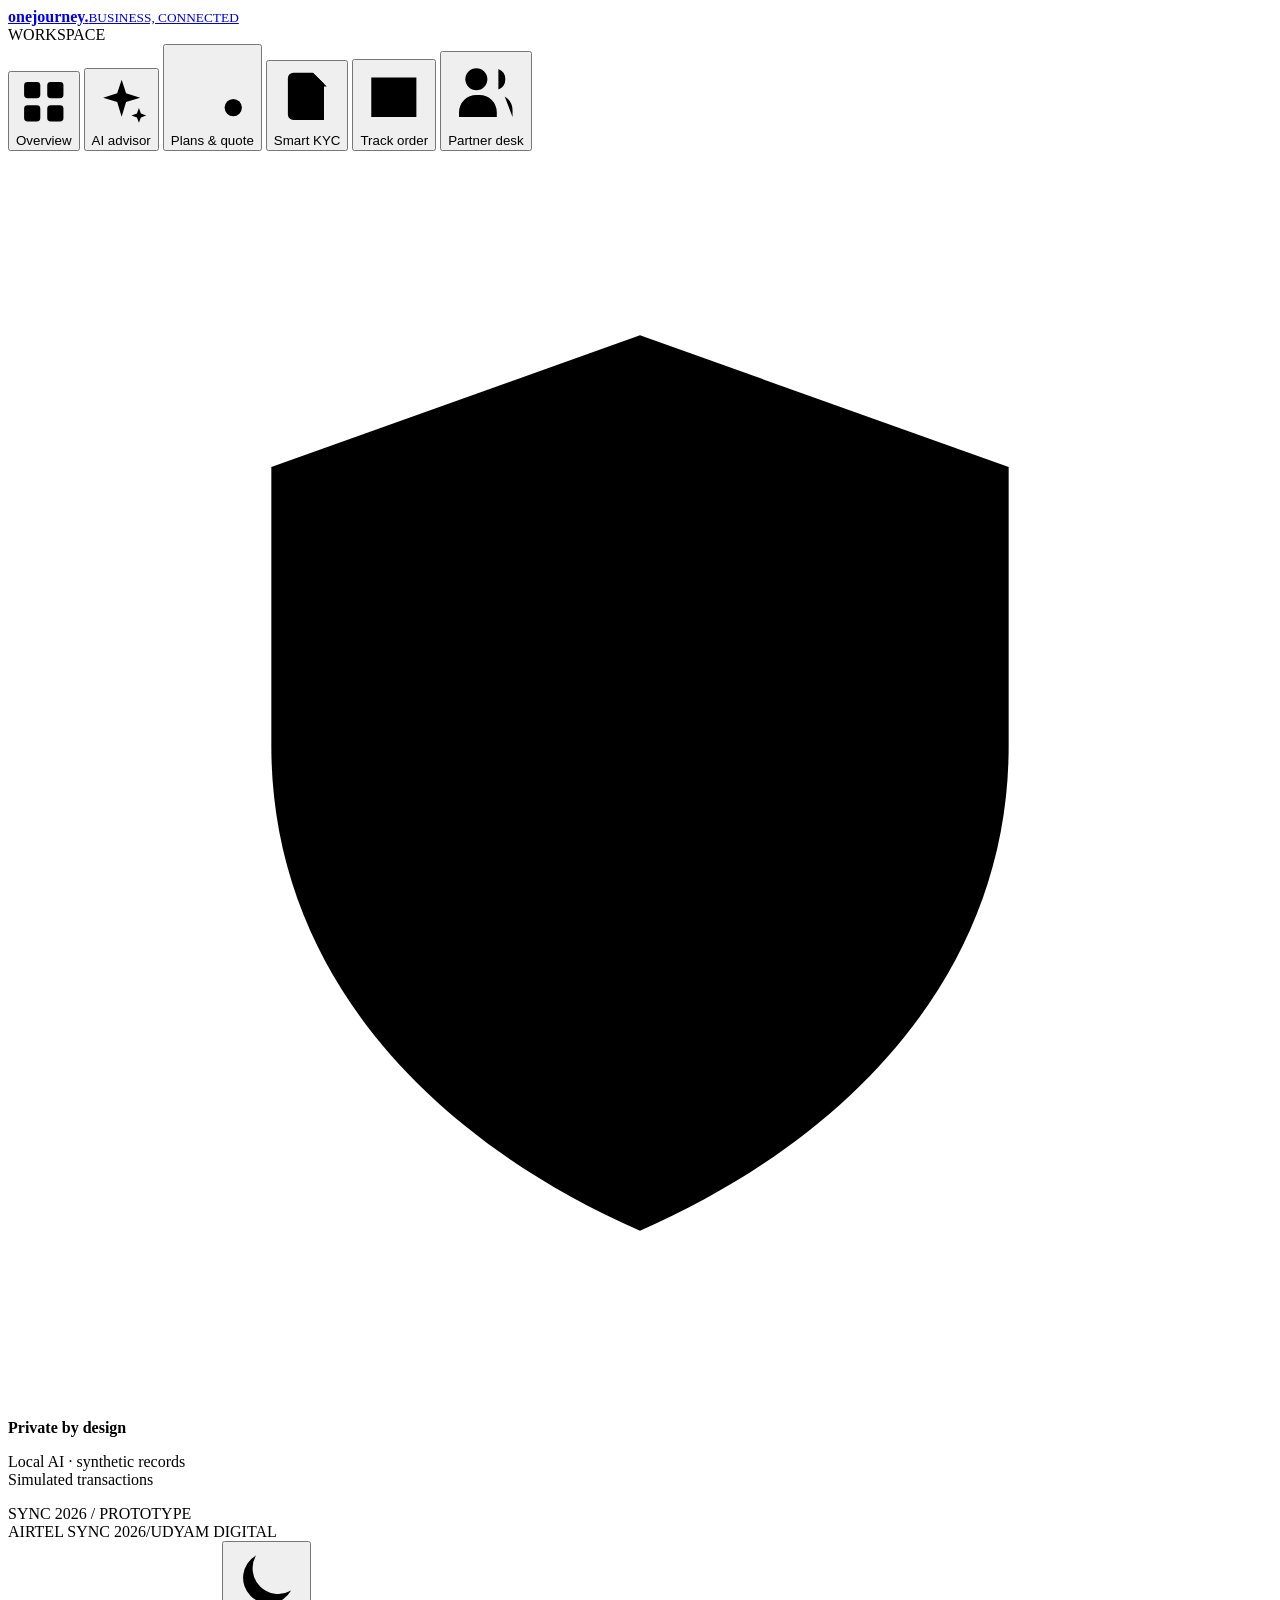
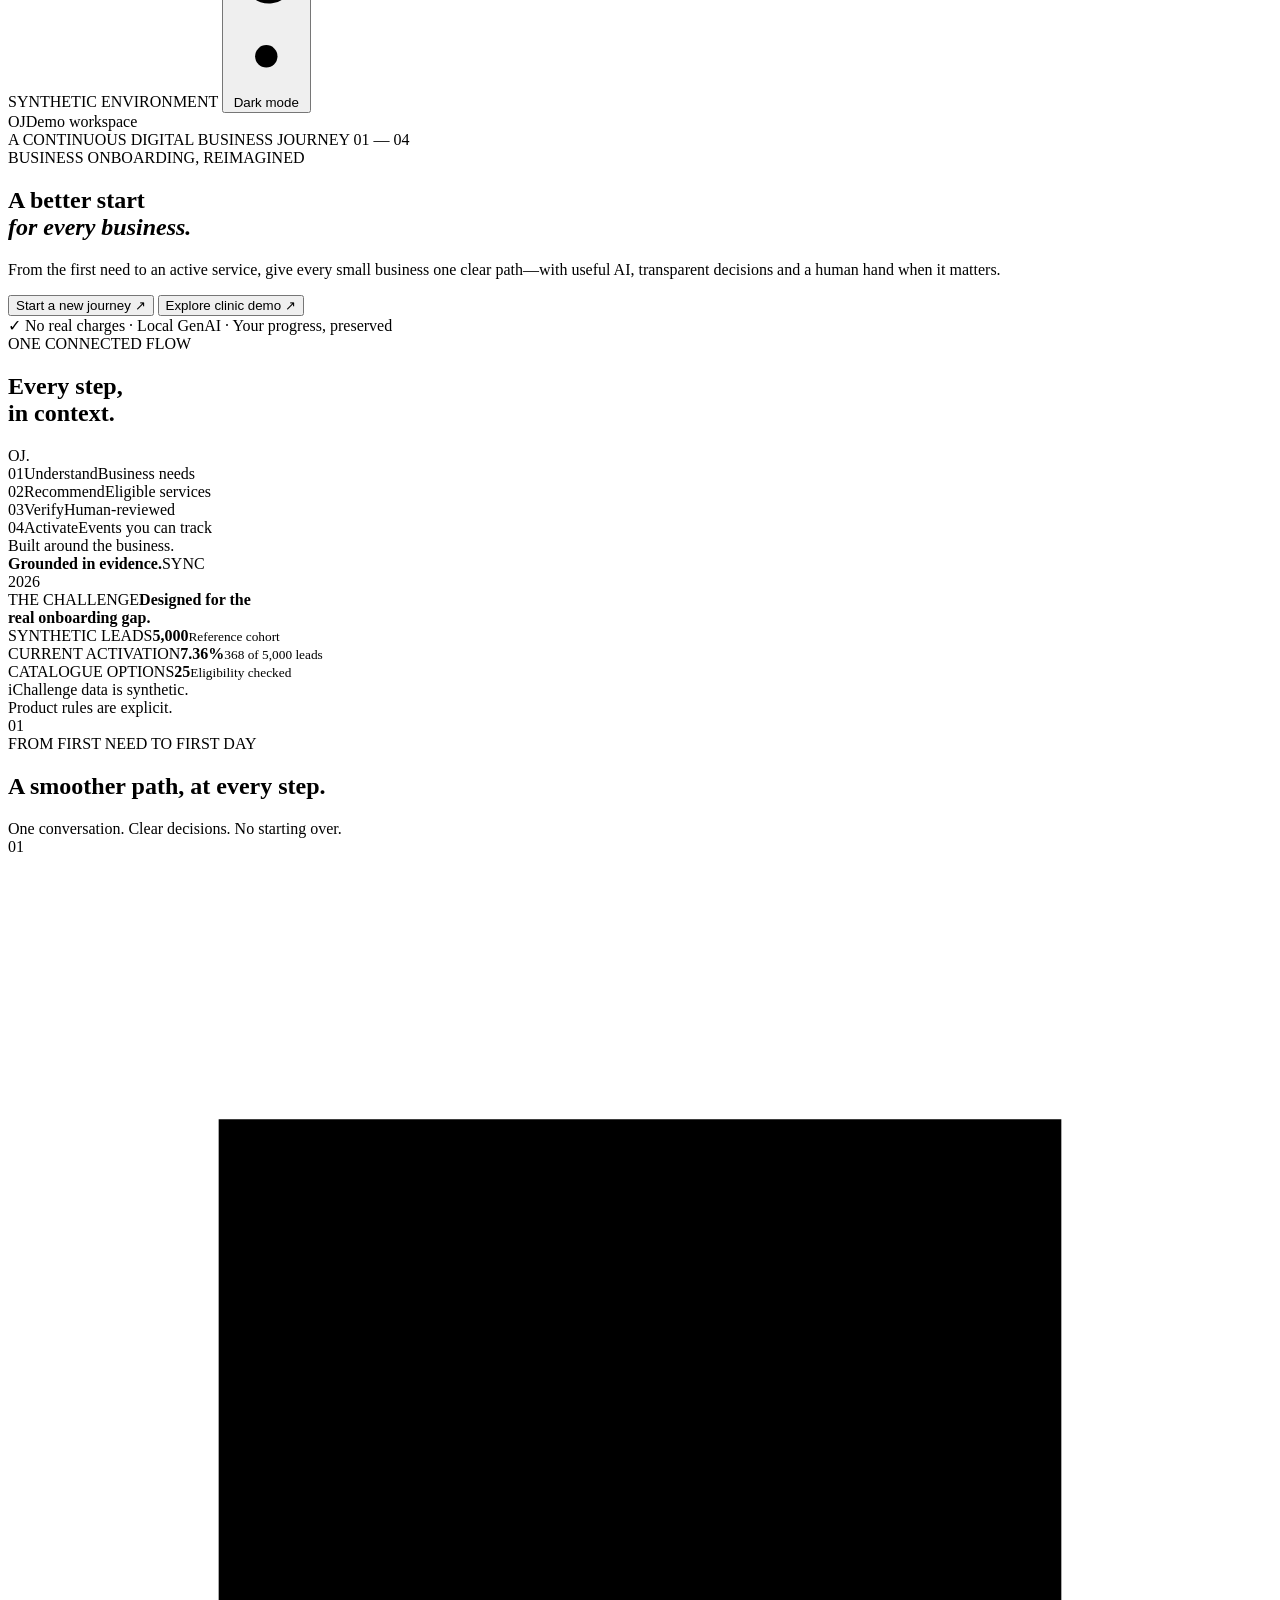
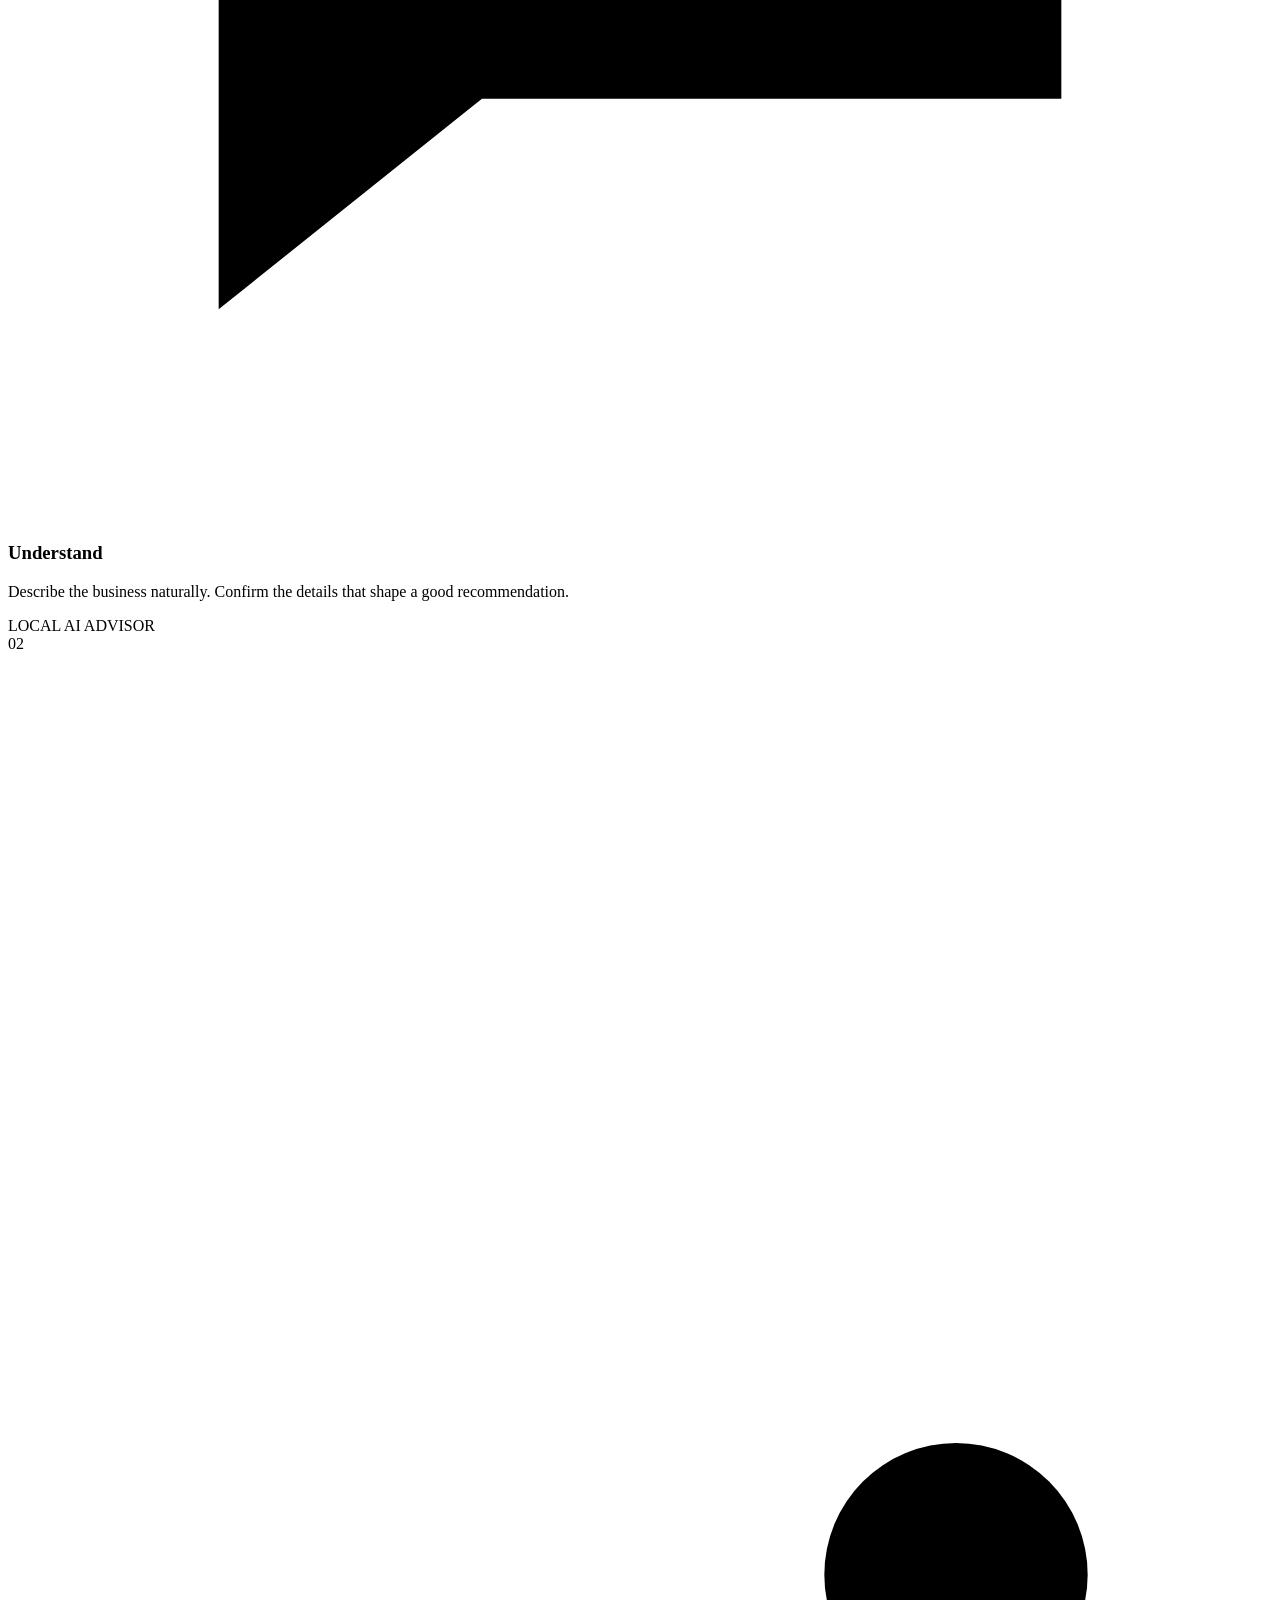
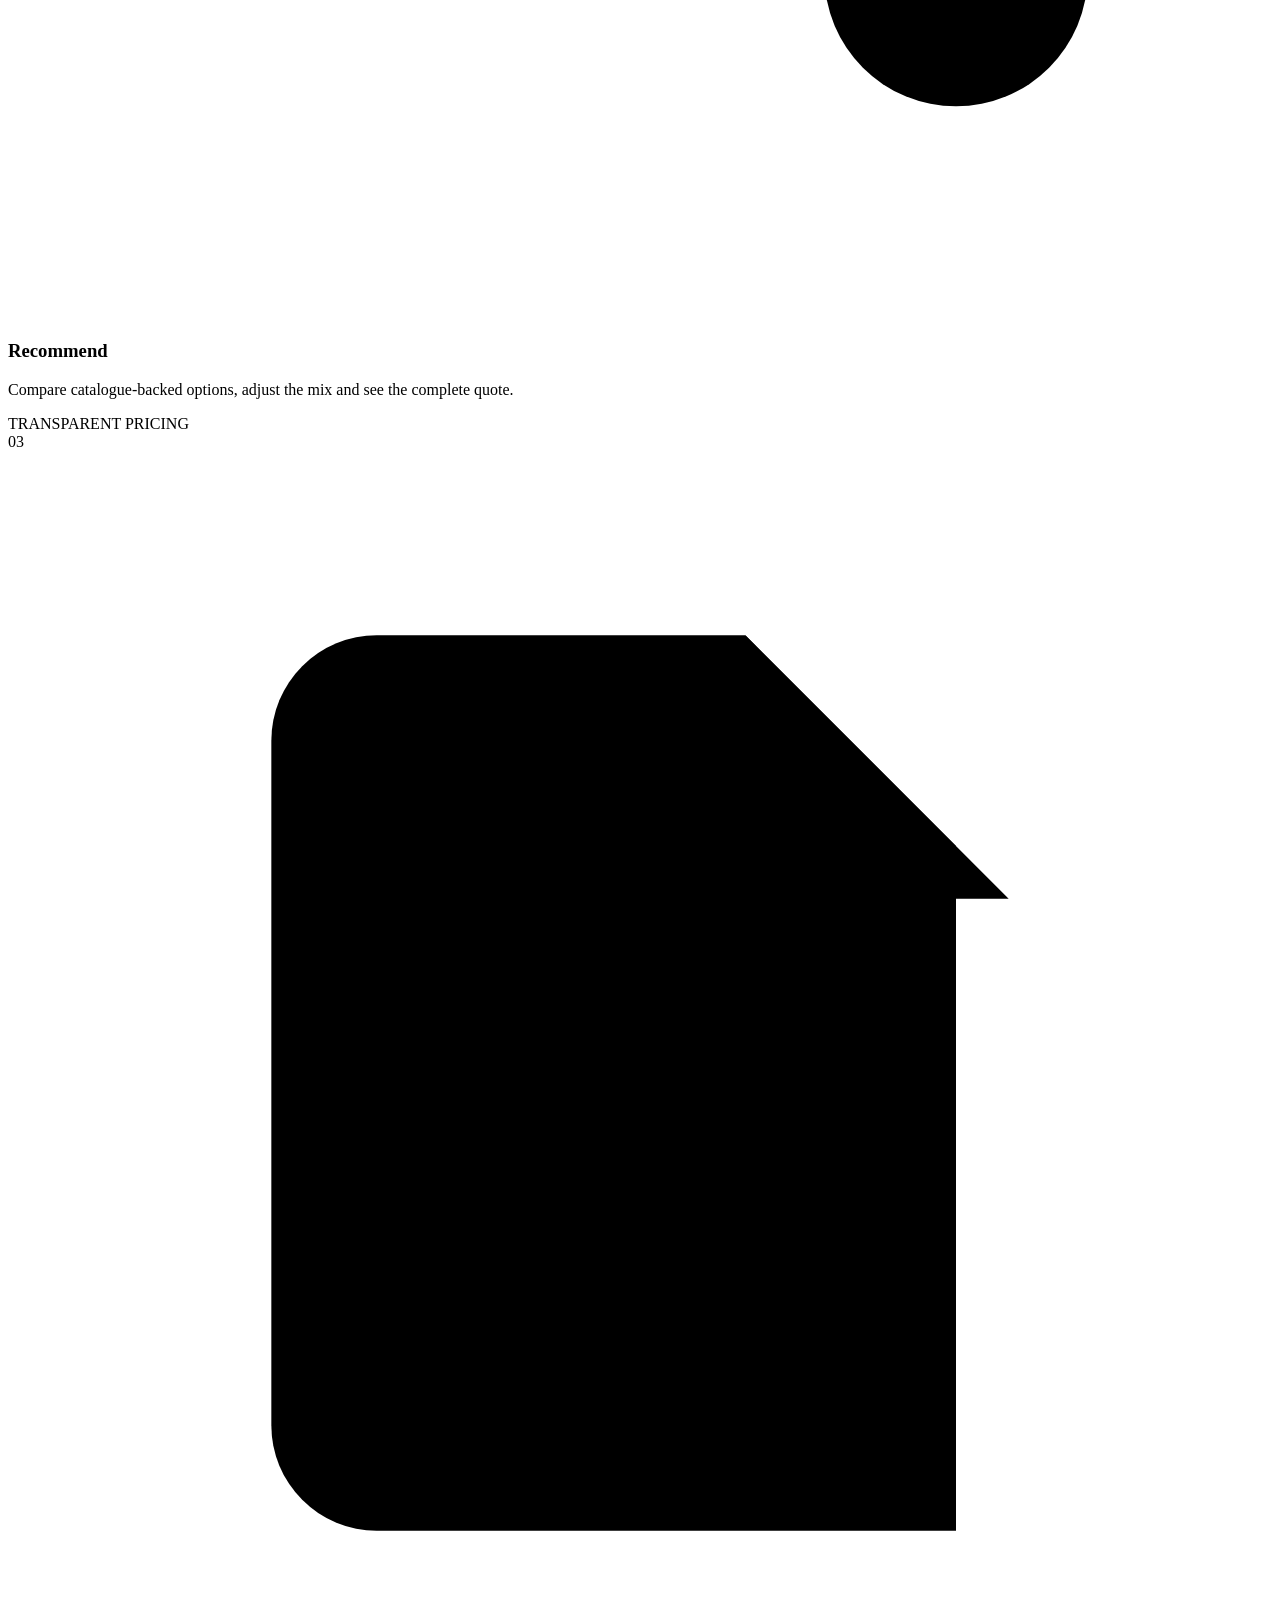
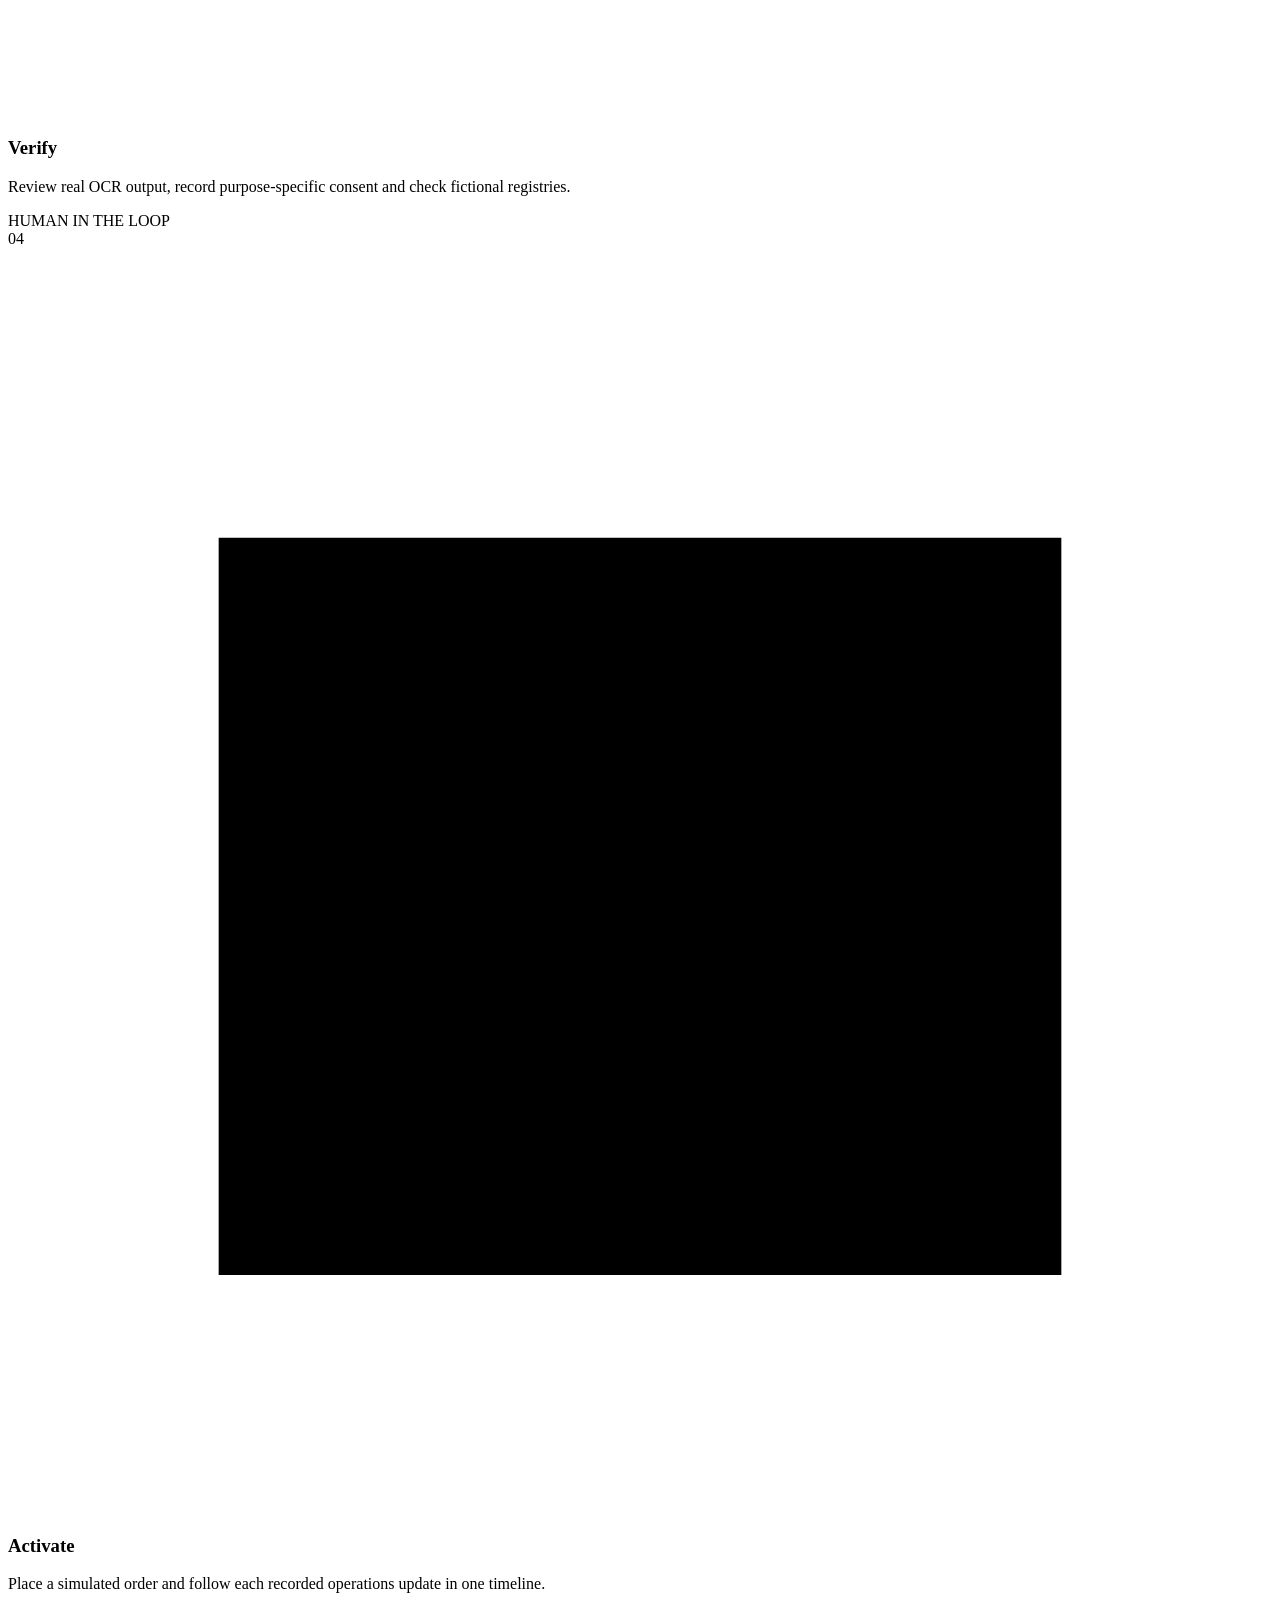
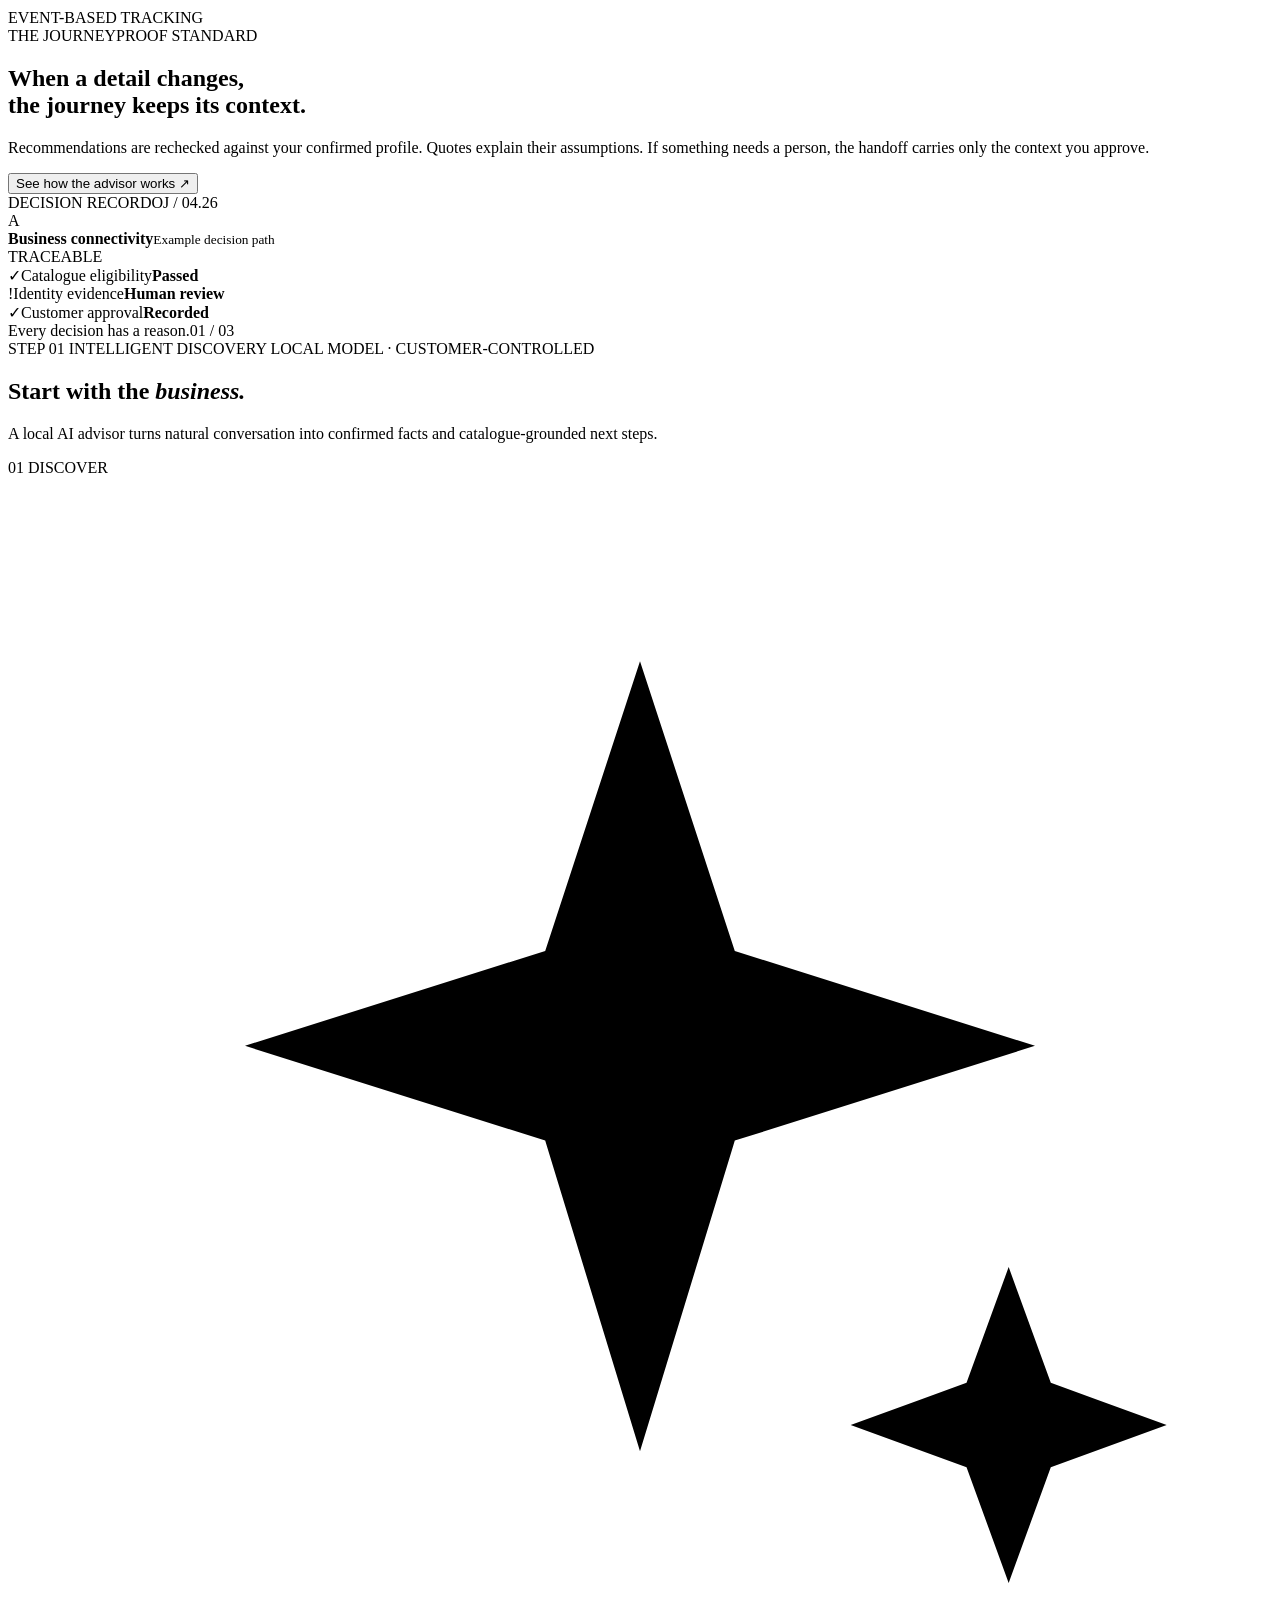
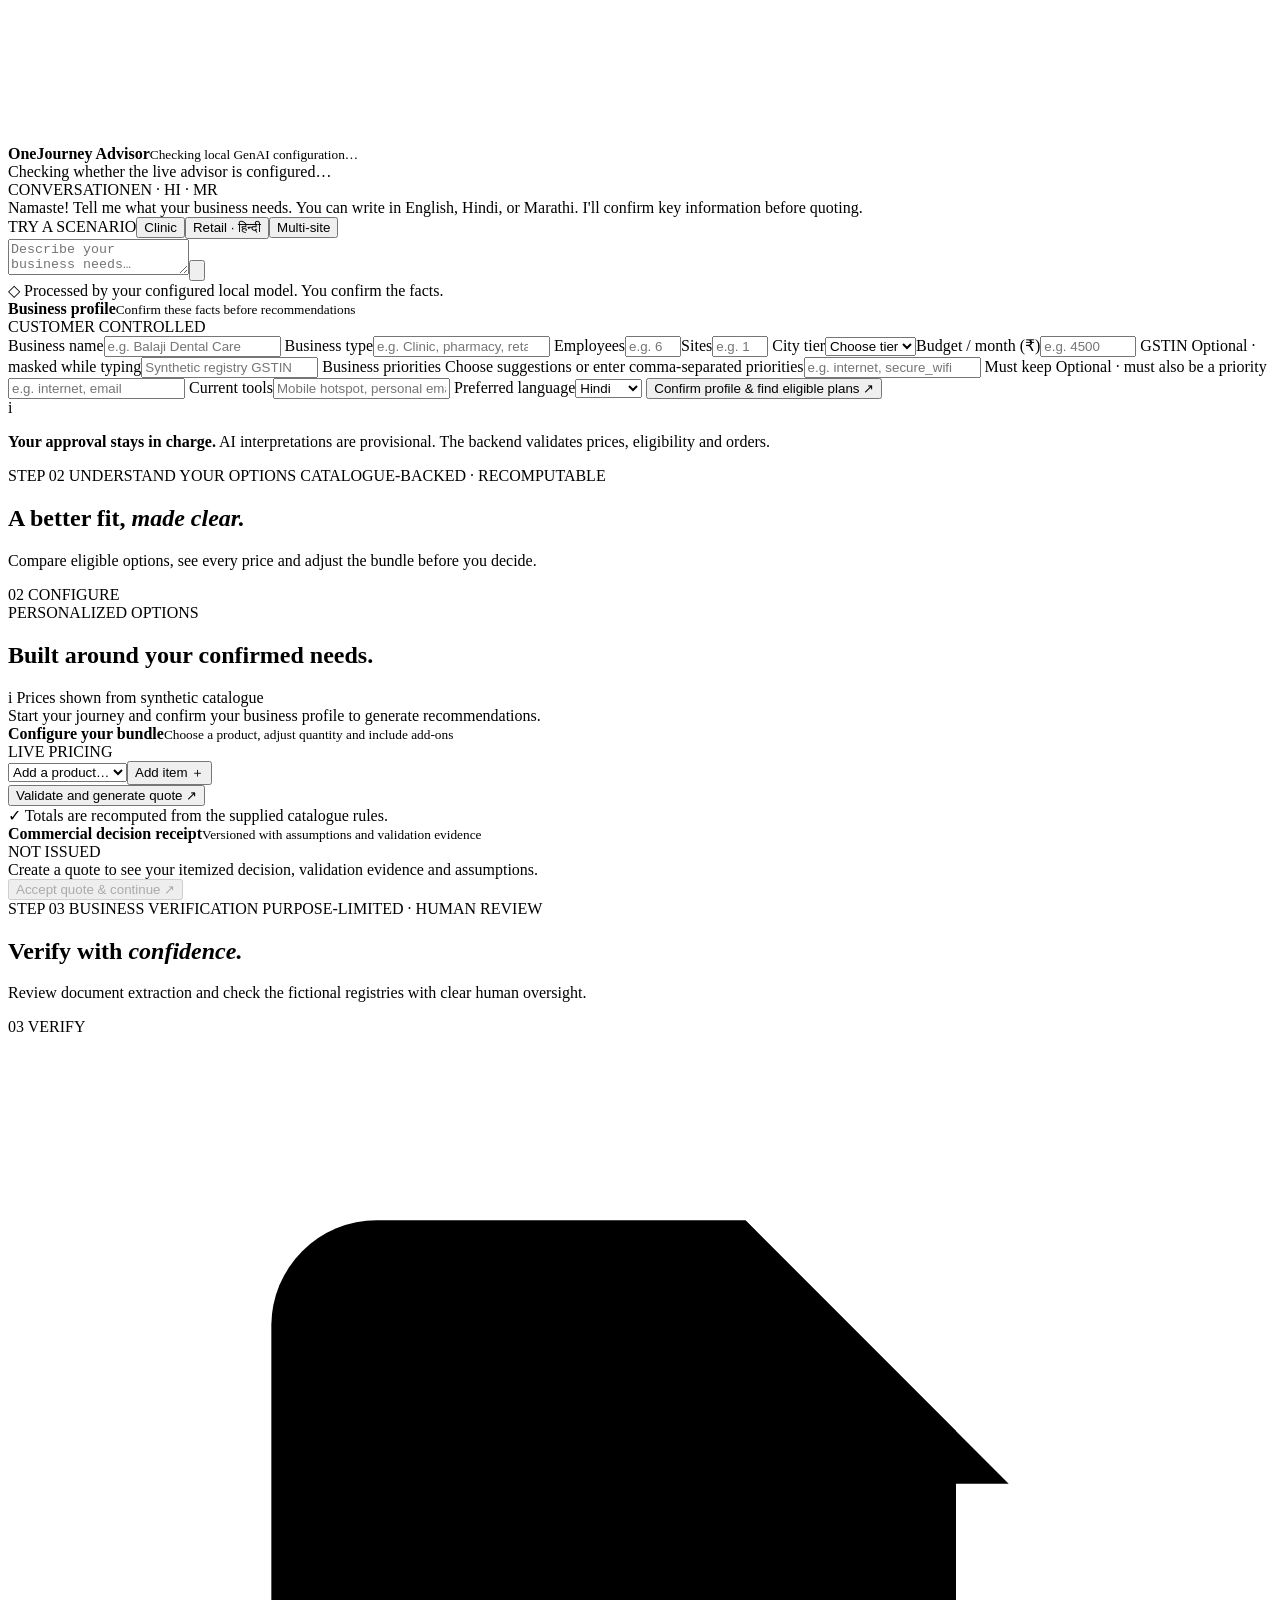
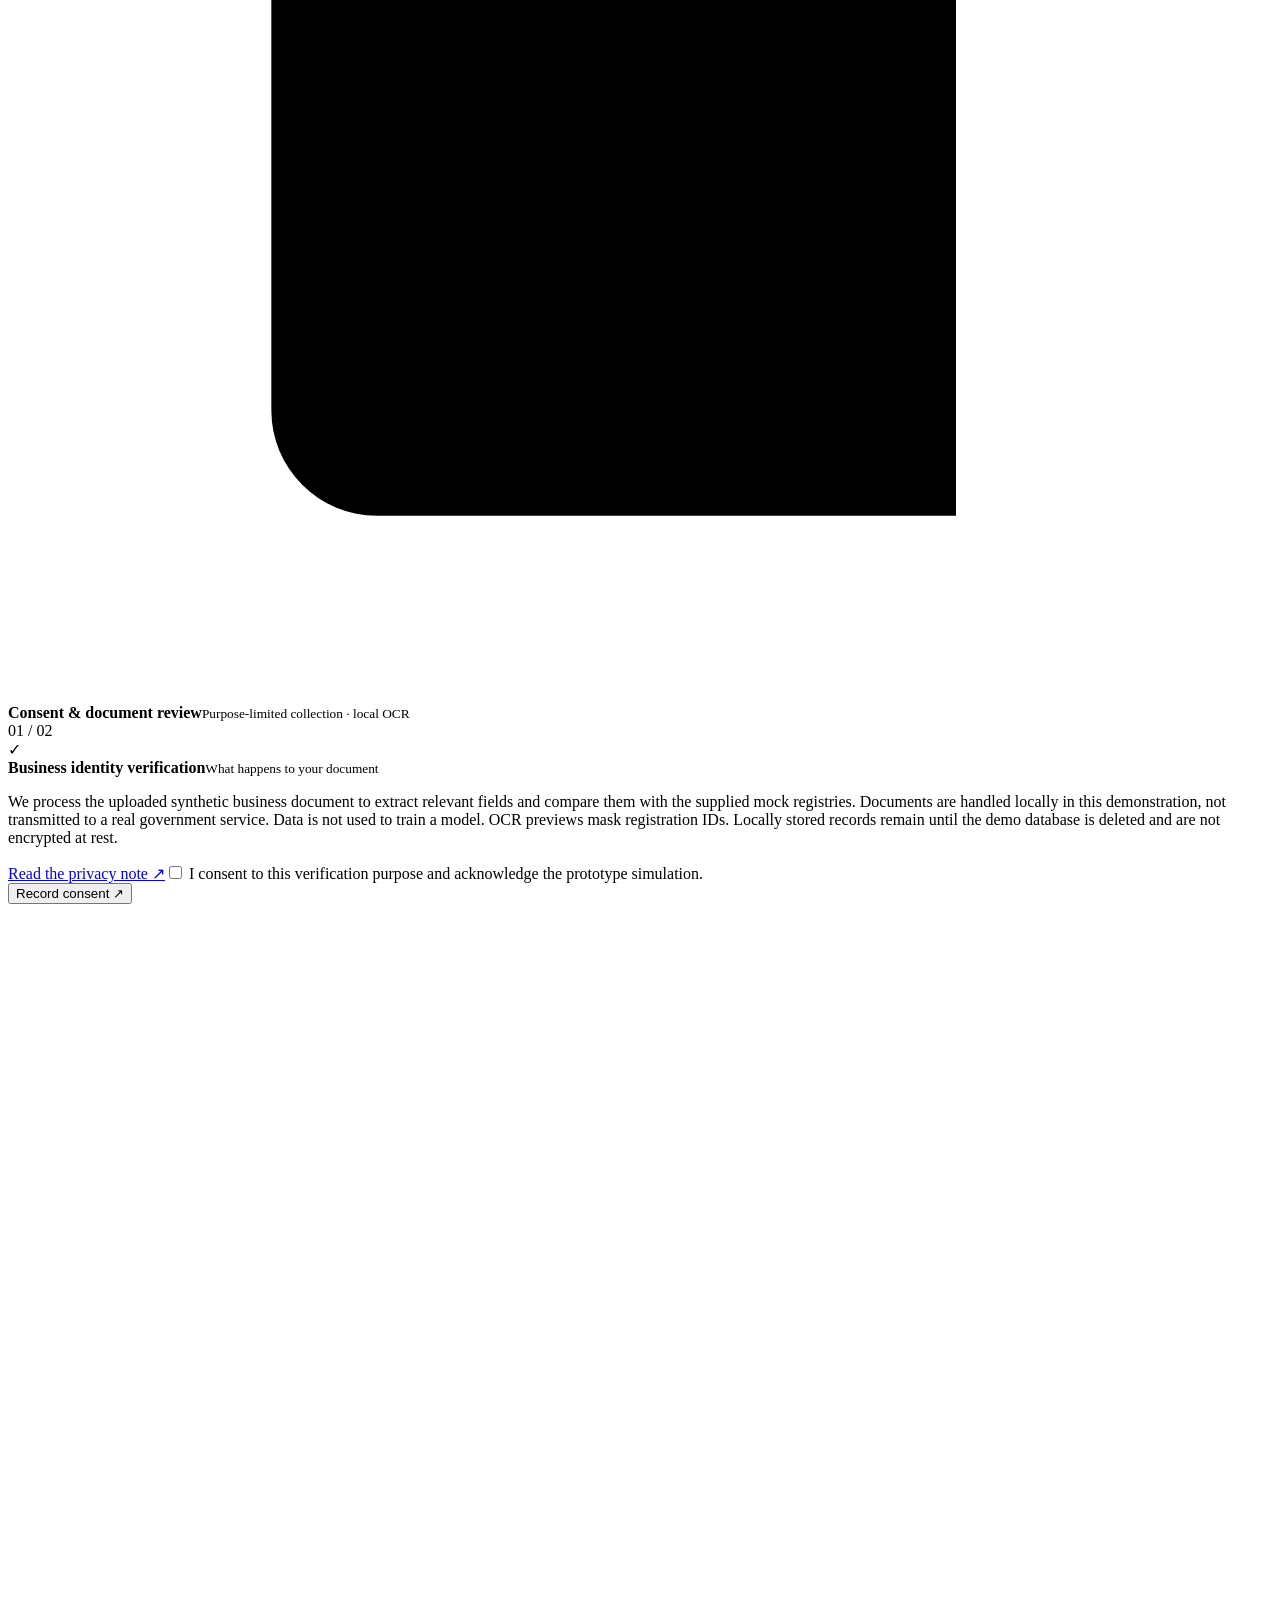
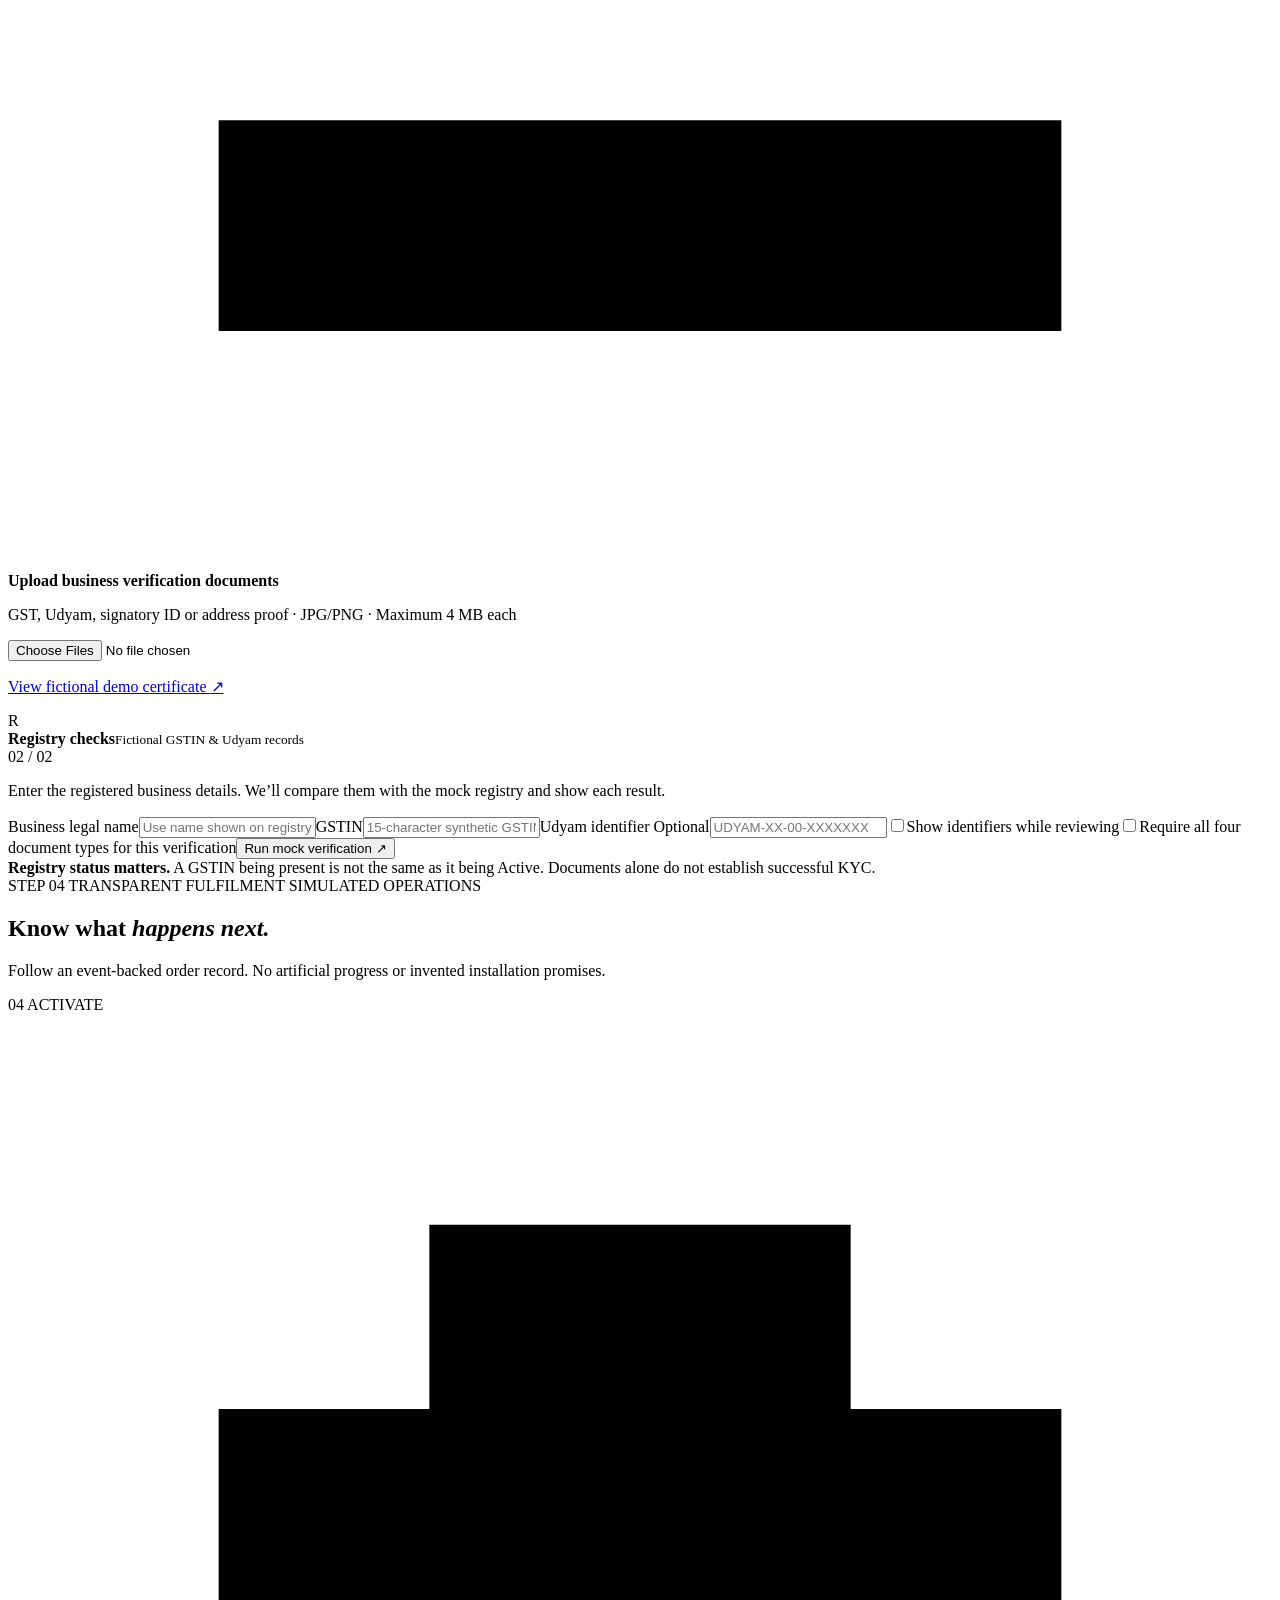
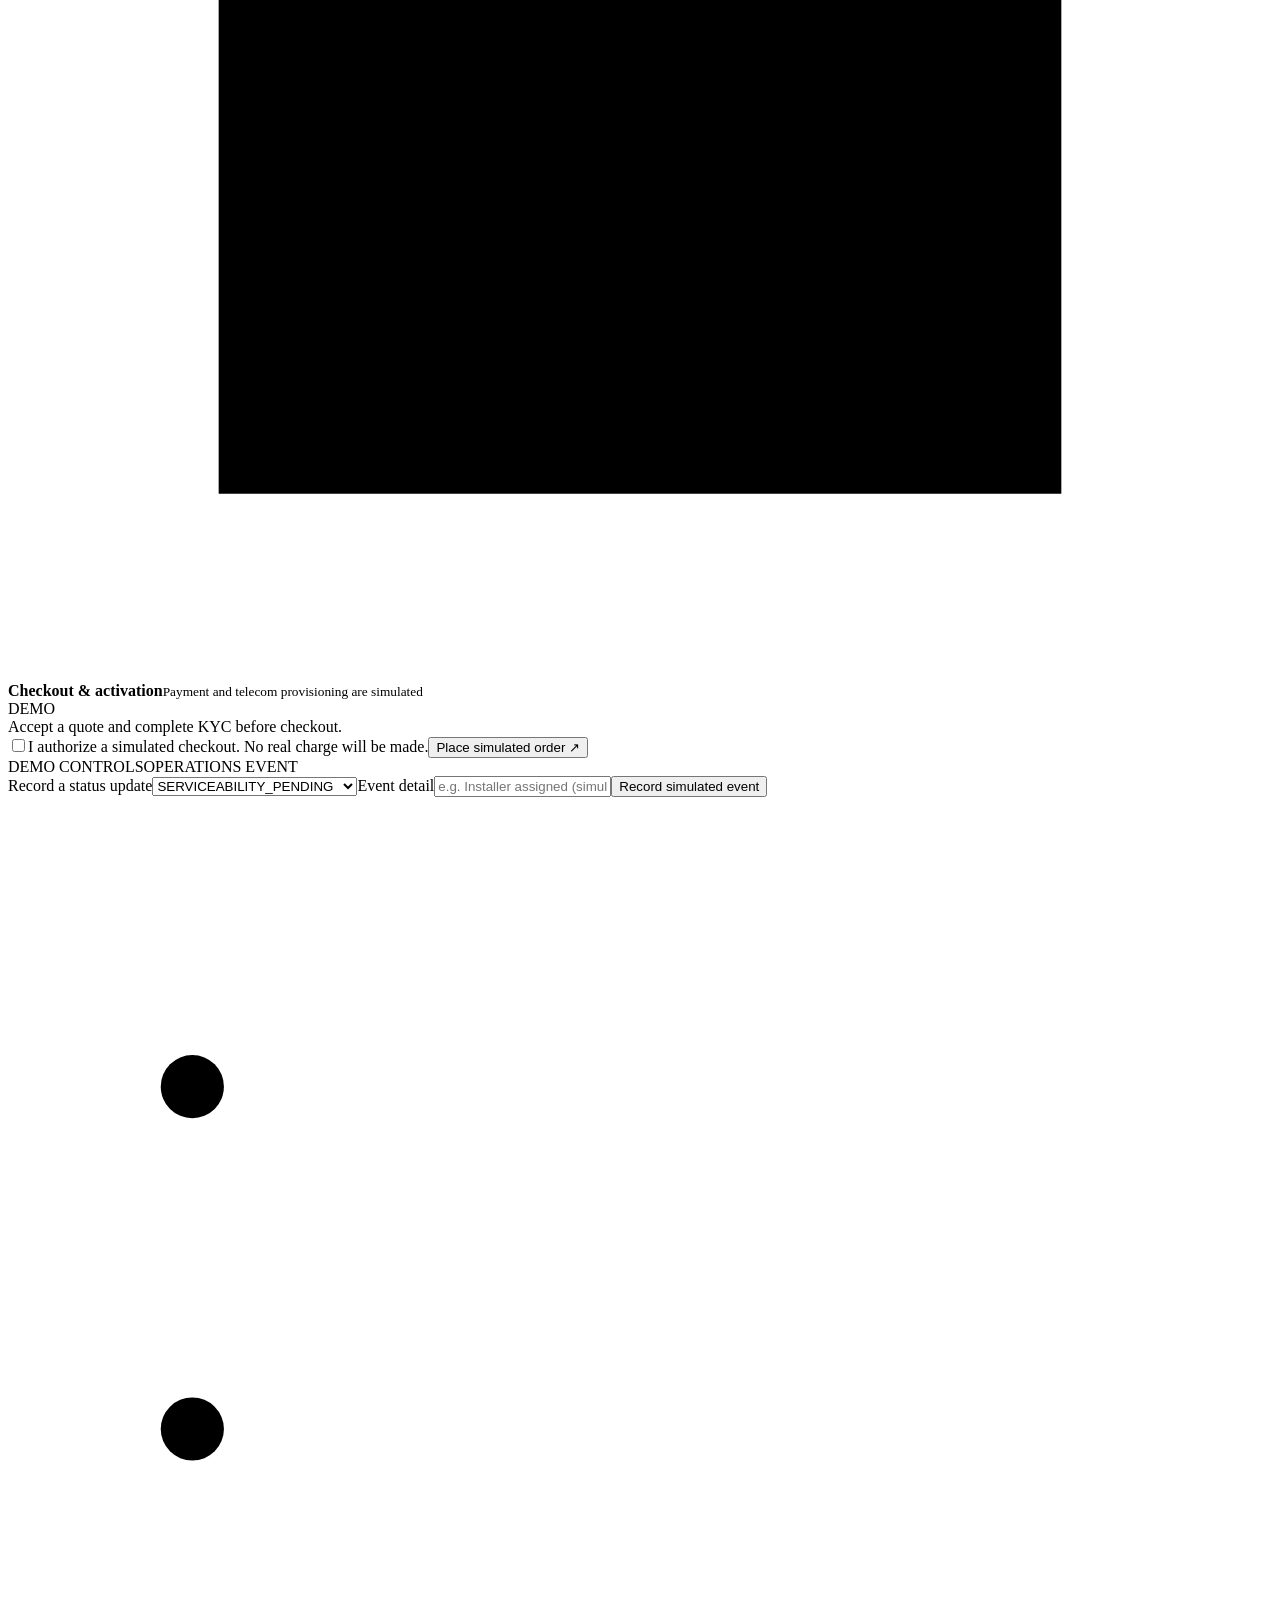
==== app/static/index.html @ a7d881b0 "Expand catalogue-grounded GenAI recommendations" ====
<!doctype html>
<html lang="en">
<head>
  <meta charset="utf-8">
  <meta name="viewport" content="width=device-width, initial-scale=1">
  <meta name="theme-color" content="#11191d">
  <meta name="description" content="OneJourney brings business discovery, plan recommendations, verification and activation into one transparent digital journey.">
  <title>OneJourney — Airtel SYNC 2026</title>
  <script>
    (() => {
      try {
        const saved = localStorage.getItem('onejourney-theme');
        document.documentElement.dataset.theme = saved || (matchMedia('(prefers-color-scheme: dark)').matches ? 'dark' : 'light');
      } catch { document.documentElement.dataset.theme = 'light'; }
    })();
  </script>
  <link rel="stylesheet" href="/static/style.css">
</head>
<body>
  <div class="shell">
    <aside class="sidebar" aria-label="Main navigation">
      <a class="brand" href="#overview" aria-label="OneJourney home">
        <span class="brand-mark" aria-hidden="true"><span></span><span></span></span>
        <span class="brand-copy"><strong>onejourney<span>.</span></strong><small>BUSINESS, CONNECTED</small></span>
      </a>

      <div class="side-overline">WORKSPACE</div>
      <nav id="nav" class="nav-list">
        <button class="navitem active" data-view="overview" aria-current="page">
          <span class="nav-icon" aria-hidden="true"><svg viewBox="0 0 24 24"><rect x="3.5" y="3.5" width="7" height="7" rx="1.5"/><rect x="13.5" y="3.5" width="7" height="7" rx="1.5"/><rect x="3.5" y="13.5" width="7" height="7" rx="1.5"/><rect x="13.5" y="13.5" width="7" height="7" rx="1.5"/></svg></span>Overview
        </button>
        <button class="navitem" data-view="advisor"><span class="nav-icon" aria-hidden="true"><svg viewBox="0 0 24 24"><path d="M12 3.5 13.8 9l5.7 1.8-5.7 1.8-1.8 5.9-1.8-5.9-5.7-1.8L10.2 9 12 3.5Z"/><path d="m19 15 .8 2.2L22 18l-2.2.8L19 21l-.8-2.2L16 18l2.2-.8L19 15Z"/></svg></span>AI advisor</button>
        <button class="navitem" data-view="plans"><span class="nav-icon" aria-hidden="true"><svg viewBox="0 0 24 24"><path d="M4 6.5h16M4 12h16M4 17.5h10"/><circle cx="18" cy="17.5" r="2.5"/></svg></span>Plans &amp; quote</button>
        <button class="navitem" data-view="kyc"><span class="nav-icon" aria-hidden="true"><svg viewBox="0 0 24 24"><path d="M7 3.5h7l4 4v13H7a2 2 0 0 1-2-2v-13a2 2 0 0 1 2-2Z"/><path d="M14 3.5v5h5M8.5 13h7M8.5 16.5h5"/></svg></span>Smart KYC</button>
        <button class="navitem" data-view="order"><span class="nav-icon" aria-hidden="true"><svg viewBox="0 0 24 24"><path d="M4 18.5h4l3-6 3.2 3 2.6-5H20"/><path d="M4 5.5h16v14H4z"/></svg></span>Track order</button>
        <button class="navitem" data-view="partners"><span class="nav-icon" aria-hidden="true"><svg viewBox="0 0 24 24"><circle cx="9" cy="8" r="3.5"/><path d="M3.5 20v-1.5A5.5 5.5 0 0 1 9 13h1a5.5 5.5 0 0 1 5.5 5.5V20M16 4.8a3.5 3.5 0 0 1 0 6.5m2 2.2a5.2 5.2 0 0 1 2.5 4.5V20"/></svg></span>Partner desk</button>
      </nav>

      <div class="sidebar-bottom">
        <div class="side-note">
          <span class="note-icon" aria-hidden="true"><svg viewBox="0 0 24 24"><path d="M12 3.5 19 6v5.3c0 4.2-2.9 7.4-7 9.2-4.1-1.8-7-5-7-9.2V6l7-2.5Z"/><path d="m9 12 2 2 4-4"/></svg></span>
          <div><strong>Private by design</strong><p>Local AI · synthetic records<br>Simulated transactions</p></div>
        </div>
        <div class="side-footer"><span class="live-dot"></span> SYNC 2026 <span class="footer-divider">/</span> PROTOTYPE</div>
      </div>
    </aside>

    <div class="main">
      <header class="topbar">
        <div class="crumb"><span class="crumb-label">AIRTEL SYNC 2026</span><span class="crumb-slash">/</span><span>UDYAM DIGITAL</span></div>
        <div class="top-right">
          <span class="environment"><span class="environment-dot"></span> SYNTHETIC ENVIRONMENT</span>
          <button id="theme-toggle" class="theme-toggle" type="button" aria-label="Switch to dark mode" aria-pressed="false" title="Switch to dark mode">
            <svg class="theme-icon moon-icon" viewBox="0 0 24 24" aria-hidden="true"><path d="M20.2 15.4A8.5 8.5 0 0 1 8.6 3.8 8.5 8.5 0 1 0 20.2 15.4Z"/></svg>
            <svg class="theme-icon sun-icon" viewBox="0 0 24 24" aria-hidden="true"><circle cx="12" cy="12" r="3.7"/><path d="M12 2.5v2.1M12 19.4v2.1M4.1 4.1l1.5 1.5m12.8 12.8 1.5 1.5M2.5 12h2.1m14.8 0h2.1M4.1 19.9l1.5-1.5M18.4 5.6l1.5-1.5"/></svg>
            <span id="theme-toggle-label">Dark mode</span>
          </button>
          <span class="top-divider" aria-hidden="true"></span>
          <div class="workspace-user"><span class="user-avatar">OJ</span><span class="user-label">Demo workspace</span></div>
        </div>
      </header>

      <main class="content">
        <div id="toast" aria-live="polite" role="status"></div>

        <section id="view-overview" class="view active" aria-labelledby="overview-title">
          <div class="overview-kicker"><span class="kicker-line"></span> A CONTINUOUS DIGITAL BUSINESS JOURNEY <span class="kicker-meta">01 — 04</span></div>
          <div class="overview-hero">
            <div class="hero-copy">
              <div class="hero-label"><span class="pulse-mark"></span> BUSINESS ONBOARDING, REIMAGINED</div>
              <h1 id="overview-title">A better start<br><em>for every business.</em></h1>
              <p class="lead">From the first need to an active service, give every small business one clear path—with useful AI, transparent decisions and a human hand when it matters.</p>
              <div class="hero-ctas">
                <button id="start" class="btn primary">Start a new journey <span class="btn-arrow" aria-hidden="true">↗</span></button>
                <button id="demo" class="btn quiet">Explore clinic demo <span class="btn-arrow" aria-hidden="true">↗</span></button>
              </div>
              <div class="hero-assurance"><span class="assurance-check">✓</span> No real charges <span class="assurance-sep">·</span> Local GenAI <span class="assurance-sep">·</span> Your progress, preserved</div>
            </div>

            <aside class="journey-card" aria-label="Journey workflow preview">
              <div class="journey-card-head"><div><span class="card-overline">ONE CONNECTED FLOW</span><h2>Every step,<br>in context.</h2></div><span class="journey-stamp">OJ<span>.</span></span></div>
              <div class="journey-flow">
                <div class="flow-line" aria-hidden="true"></div>
                <div class="flow-step"><span class="flow-index">01</span><span class="flow-point"><i></i></span><span class="flow-name">Understand</span><span class="flow-detail">Business needs</span></div>
                <div class="flow-step"><span class="flow-index">02</span><span class="flow-point"><i></i></span><span class="flow-name">Recommend</span><span class="flow-detail">Eligible services</span></div>
                <div class="flow-step"><span class="flow-index">03</span><span class="flow-point"><i></i></span><span class="flow-name">Verify</span><span class="flow-detail">Human-reviewed</span></div>
                <div class="flow-step"><span class="flow-index">04</span><span class="flow-point"><i></i></span><span class="flow-name">Activate</span><span class="flow-detail">Events you can track</span></div>
              </div>
              <div class="journey-card-foot"><span class="foot-orbit"><i></i></span><span>Built around the business.<br><b>Grounded in evidence.</b></span><span class="card-foot-mark">SYNC<br>2026</span></div>
            </aside>
          </div>

          <div class="metrics-row" aria-label="Prototype dataset summary">
            <div class="metric-intro"><span class="metric-overline">THE CHALLENGE</span><strong>Designed for the<br>real onboarding gap.</strong></div>
            <div class="metric"><span class="metric-label">SYNTHETIC LEADS</span><strong id="leadstat">5,000</strong><small>Reference cohort</small></div>
            <div class="metric"><span class="metric-label">CURRENT ACTIVATION</span><strong>7.36<span class="metric-unit">%</span></strong><small>368 of 5,000 leads</small></div>
            <div class="metric"><span class="metric-label">CATALOGUE OPTIONS</span><strong>25</strong><small>Eligibility checked</small></div>
            <div class="metric-source"><span class="source-mark">i</span><span>Challenge data is synthetic.<br>Product rules are explicit.</span></div>
          </div>

          <div class="section-heading workflow-heading"><div><span class="section-index">01</span><div><div class="section-kicker">FROM FIRST NEED TO FIRST DAY</div><h2>A smoother path, at every step.</h2></div></div><span class="section-note">One conversation. Clear decisions. No starting over.</span></div>
          <div class="steps">
            <article class="step"><div class="step-top"><span class="step-num">01</span><span class="step-icon"><svg viewBox="0 0 24 24" aria-hidden="true"><path d="M4 5h16v11H9l-5 4V5Z"/><path d="M8 9h8M8 12.5h5"/></svg></span></div><h3>Understand</h3><p>Describe the business naturally. Confirm the details that shape a good recommendation.</p><span class="step-caption">LOCAL AI ADVISOR</span></article>
            <article class="step"><div class="step-top"><span class="step-num">02</span><span class="step-icon"><svg viewBox="0 0 24 24" aria-hidden="true"><path d="M4 6.5h16M4 12h16M4 17.5h10"/><circle cx="18" cy="17.5" r="2.5"/></svg></span></div><h3>Recommend</h3><p>Compare catalogue-backed options, adjust the mix and see the complete quote.</p><span class="step-caption">TRANSPARENT PRICING</span></article>
            <article class="step"><div class="step-top"><span class="step-num">03</span><span class="step-icon"><svg viewBox="0 0 24 24" aria-hidden="true"><path d="M7 3.5h7l4 4v13H7a2 2 0 0 1-2-2v-13a2 2 0 0 1 2-2Z"/><path d="M14 3.5v5h5M8.5 13h7M8.5 16.5h4"/></svg></span></div><h3>Verify</h3><p>Review real OCR output, record purpose-specific consent and check fictional registries.</p><span class="step-caption">HUMAN IN THE LOOP</span></article>
            <article class="step"><div class="step-top"><span class="step-num">04</span><span class="step-icon"><svg viewBox="0 0 24 24" aria-hidden="true"><path d="M4 18.5h4l3-6 3.2 3 2.6-5H20"/><path d="M4 5.5h16v14H4z"/></svg></span></div><h3>Activate</h3><p>Place a simulated order and follow each recorded operations update in one timeline.</p><span class="step-caption">EVENT-BASED TRACKING</span></article>
          </div>

          <section class="integrity-band">
            <div class="integrity-copy"><span class="dark-kicker"><span></span> THE JOURNEYPROOF STANDARD</span><h2>When a detail changes,<br>the journey keeps its context.</h2><p>Recommendations are rechecked against your confirmed profile. Quotes explain their assumptions. If something needs a person, the handoff carries only the context you approve.</p><button class="text-link" data-view-link="advisor">See how the advisor works <span>↗</span></button></div>
            <div class="integrity-receipt"><div class="receipt-topline"><span>DECISION RECORD</span><span class="receipt-id">OJ / 04.26</span></div><div class="receipt-product"><span class="receipt-symbol">A</span><div><strong>Business connectivity</strong><small>Example decision path</small></div><span class="receipt-status">TRACEABLE</span></div><div class="receipt-check"><span class="receipt-checkmark">✓</span><span>Catalogue eligibility</span><b>Passed</b></div><div class="receipt-check"><span class="receipt-checkmark pending">!</span><span>Identity evidence</span><b class="pending-text">Human review</b></div><div class="receipt-check"><span class="receipt-checkmark">✓</span><span>Customer approval</span><b>Recorded</b></div><div class="receipt-rule"><span>Every decision has a reason.</span><span>01 / 03</span></div></div>
          </section>
        </section>

        <section id="view-advisor" class="view" aria-labelledby="advisor-title">
          <div class="view-kicker"><span>STEP 01</span> INTELLIGENT DISCOVERY <span class="kicker-rule"></span> <span class="view-kicker-note">LOCAL MODEL · CUSTOMER-CONTROLLED</span></div>
          <div class="page-head"><div><h1 id="advisor-title" class="inner-title">Start with the <em>business.</em></h1><p class="sub">A local AI advisor turns natural conversation into confirmed facts and catalogue-grounded next steps.</p></div><span class="stage-tag"><span>01</span> DISCOVER</span></div>
          <div class="two-col advisor-layout">
            <section class="panel chat-panel">
              <div class="panel-top advisor-panel-top"><span class="bot-avatar"><svg viewBox="0 0 24 24" aria-hidden="true"><path d="M12 3.5 13.8 9l5.7 1.8-5.7 1.8-1.8 5.9-1.8-5.9-5.7-1.8L10.2 9 12 3.5Z"/><path d="m19 15 .8 2.2L22 18l-2.2.8L19 21l-.8-2.2L16 18l2.2-.8L19 15Z"/></svg></span><div class="agent-heading"><b>OneJourney Advisor</b><small id="mode-label">Checking local GenAI configuration…</small></div><span id="advisor-dot" class="live-dot offline" aria-label="Advisor status"></span></div>
              <div id="ai-status" class="hint ai-status">Checking whether the live advisor is configured…</div>
              <div class="conversation-label"><span>CONVERSATION</span><span>EN · HI · MR</span></div>
              <div id="messages" class="messages"><div class="msg bot">Namaste! Tell me what your business needs. You can write in English, Hindi, or Marathi. I'll confirm key information before quoting.</div></div>
              <div id="tool-evidence" class="ai-evidence" aria-live="polite"></div>
              <div class="quickprompts"><span class="prompt-label">TRY A SCENARIO</span><button class="chip" data-prompt="I run a clinic with 6 staff and need internet, cloud email and backup. Budget 4500">Clinic</button><button class="chip" data-prompt="Mujhe kirana dukaan ke liye internet aur mobile sim chahiye. Budget 1500">Retail · हिन्दी</button><button class="chip" data-prompt="My 3 branch restaurant has 12 employees and needs internet and CCTV">Multi-site</button></div>
              <form id="chat-form" class="send-box"><textarea id="chat-input" placeholder="Describe your business needs…" rows="2" aria-label="Describe your business needs"></textarea><button type="submit" class="send-btn" aria-label="Send message"><svg viewBox="0 0 24 24" aria-hidden="true"><path d="m4 4 16 8-16 8 3-8-3-8Z"/><path d="M7 12h13"/></svg></button></form>
              <div class="chat-privacy"><span class="privacy-lock">◇</span> Processed by your configured local model. You confirm the facts.</div>
            </section>
            <section class="panel profile-panel"><div class="panel-top"><div><b>Business profile</b><small>Confirm these facts before recommendations</small></div><span class="panel-tag"><span class="tag-dot"></span> CUSTOMER CONTROLLED</span></div>
              <form id="profile-form" class="field-grid">
                <label class="wide">Business name<input name="name" placeholder="e.g. Balaji Dental Care" autocomplete="organization"></label>
                <label class="wide">Business type<input name="business_type" list="business-types" placeholder="e.g. Clinic, pharmacy, retail" maxlength="100" required><datalist id="business-types"><option value="Clinic"><option value="Retail"><option value="Coaching centre"><option value="CA firm"><option value="Restaurant"><option value="Manufacturing"><option value="Pharmacy"><option value="Bakery"></datalist></label>
                <label>Employees<input type="number" min="1" max="500" step="1" name="employees" placeholder="e.g. 6" required></label><label>Sites<input type="number" min="1" max="100" step="1" name="sites" placeholder="e.g. 1" required></label>
                <label>City tier<select name="city_tier" required><option value="" selected disabled>Choose tier</option><option value="1">Tier 1</option><option value="2">Tier 2</option></select></label><label>Budget / month (₹)<input type="number" min="0" max="10000000" step="1" name="budget" placeholder="e.g. 4500" required></label>
                <label class="wide">GSTIN <span class="optional">Optional · masked while typing</span><input name="gstin" type="password" maxlength="15" autocomplete="off" placeholder="Synthetic registry GSTIN"></label>
                <label class="wide">Business priorities <span class="optional">Choose suggestions or enter comma-separated priorities</span><input name="needs" list="business-needs" placeholder="e.g. internet, secure_wifi"><datalist id="business-needs"></datalist></label>
                <label class="wide">Must keep <span class="optional">Optional · must also be a priority</span><input name="must" list="business-needs" placeholder="e.g. internet, email"></label>
                <label class="wide">Current tools<input name="current_tools" placeholder="Mobile hotspot, personal email" maxlength="160"></label>
                <label class="wide">Preferred language<select id="language" name="language" required><option value="hi">Hindi</option><option value="en">English</option><option value="mr">Marathi</option></select></label>
                <button class="btn primary wide form-submit" type="submit">Confirm profile &amp; find eligible plans <span class="btn-arrow">↗</span></button>
              </form>
              <div class="trust-boundary"><span class="trust-mark">i</span><p><b>Your approval stays in charge.</b> AI interpretations are provisional. The backend validates prices, eligibility and orders.</p></div>
            </section>
          </div>
        </section>

        <section id="view-plans" class="view" aria-labelledby="plans-title">
          <div class="view-kicker"><span>STEP 02</span> UNDERSTAND YOUR OPTIONS <span class="kicker-rule"></span> <span class="view-kicker-note">CATALOGUE-BACKED · RECOMPUTABLE</span></div>
          <div class="page-head"><div><h1 id="plans-title" class="inner-title">A better fit, <em>made clear.</em></h1><p class="sub">Compare eligible options, see every price and adjust the bundle before you decide.</p></div><span class="stage-tag"><span>02</span> CONFIGURE</span></div>
          <div class="recommendation-heading"><div><span class="section-kicker">PERSONALIZED OPTIONS</span><h2>Built around your confirmed needs.</h2></div><span class="data-note"><span class="data-note-mark">i</span> Prices shown from synthetic catalogue</span></div>
          <div id="recommendations" class="rec-grid"><div class="empty">Start your journey and confirm your business profile to generate recommendations.</div></div>
          <div class="two-col quote-layout"><section class="panel"><div class="panel-top"><div><b>Configure your bundle</b><small>Choose a product, adjust quantity and include add-ons</small></div><span class="panel-tag">LIVE PRICING</span></div><div id="catalogue-controls" class="catalogue-controls"></div><div class="form-row"><select id="add-product" aria-label="Select a product to add"><option value="">Add a product…</option></select><button class="btn secondary sm" id="add-item">Add item <span>＋</span></button></div><button class="btn primary full" id="create-quote">Validate and generate quote <span class="btn-arrow">↗</span></button><div class="panel-footnote"><span>✓</span> Totals are recomputed from the supplied catalogue rules.</div></section>
            <section class="panel receipt"><div class="panel-top"><div><b>Commercial decision receipt</b><small>Versioned with assumptions and validation evidence</small></div><span class="panel-tag" id="quote-version">NOT ISSUED</span></div><div id="recovery-result" class="recovery-result"></div><div id="quote-result"><div class="empty">Create a quote to see your itemized decision, validation evidence and assumptions.</div></div><button id="accept-quote" class="btn primary full" disabled>Accept quote &amp; continue <span class="btn-arrow">↗</span></button></section></div>
        </section>

        <section id="view-kyc" class="view" aria-labelledby="kyc-title">
          <div class="view-kicker"><span>STEP 03</span> BUSINESS VERIFICATION <span class="kicker-rule"></span> <span class="view-kicker-note">PURPOSE-LIMITED · HUMAN REVIEW</span></div>
          <div class="page-head"><div><h1 id="kyc-title" class="inner-title">Verify with <em>confidence.</em></h1><p class="sub">Review document extraction and check the fictional registries with clear human oversight.</p></div><span class="stage-tag"><span>03</span> VERIFY</span></div>
          <div class="two-col kyc-layout"><section class="panel"><div class="panel-top"><span class="panel-symbol"><svg viewBox="0 0 24 24" aria-hidden="true"><path d="M7 3.5h7l4 4v13H7a2 2 0 0 1-2-2v-13a2 2 0 0 1 2-2Z"/><path d="M14 3.5v5h5M8.5 13h7M8.5 16.5h5"/></svg></span><div><b>Consent &amp; document review</b><small>Purpose-limited collection · local OCR</small></div><span class="panel-tag">01 / 02</span></div>
              <div class="consent-card"><div class="consent-heading"><span class="consent-shield">✓</span><div><b>Business identity verification</b><small>What happens to your document</small></div></div><p>We process the uploaded synthetic business document to extract relevant fields and compare them with the supplied mock registries. Documents are handled locally in this demonstration, not transmitted to a real government service. Data is not used to train a model. OCR previews mask registration IDs. Locally stored records remain until the demo database is deleted and are not encrypted at rest.</p><a href="/privacy" target="_blank" rel="noopener">Read the privacy note ↗</a><label class="check"><input type="checkbox" id="consent-check"> <span>I consent to this verification purpose and acknowledge the prototype simulation.</span></label></div>
              <button class="btn secondary full" id="grant-consent">Record consent <span class="btn-arrow">↗</span></button>
              <div class="dropzone" id="dropzone"><span class="upload-mark"><svg viewBox="0 0 24 24" aria-hidden="true"><path d="M12 16V4m0 0L7.5 8.5M12 4l4.5 4.5"/><path d="M4 15.5v4h16v-4"/></svg></span><b>Upload business verification documents</b><p>GST, Udyam, signatory ID or address proof · JPG/PNG · Maximum 4 MB each</p><input id="kyc-file" type="file" accept="image/*" multiple><p class="demo-document"><a href="/api/demo/document" target="_blank" rel="noopener">View fictional demo certificate <span>↗</span></a></p></div><div id="ocr-result" class="ocr-result"></div>
            </section>
            <section class="panel"><div class="panel-top"><span class="panel-symbol registry-symbol">R</span><div><b>Registry checks</b><small>Fictional GSTIN &amp; Udyam records</small></div><span class="panel-tag">02 / 02</span></div><div class="registry-intro"><span class="registry-line"></span><p>Enter the registered business details. We’ll compare them with the mock registry and show each result.</p></div><div class="field-grid registry-fields"><label class="wide">Business legal name<input id="kyc-name" placeholder="Use name shown on registry"></label><label class="wide">GSTIN<input id="kyc-gstin" type="password" placeholder="15-character synthetic GSTIN" maxlength="15" autocomplete="off"></label><label class="wide">Udyam identifier <span class="optional">Optional</span><input id="kyc-udyam" type="password" placeholder="UDYAM-XX-00-XXXXXXX" maxlength="40" autocomplete="off"></label><label class="check wide"><input type="checkbox" id="show-identifiers"><span>Show identifiers while reviewing</span></label><label class="check wide"><input type="checkbox" id="require-all-documents"><span>Require all four document types for this verification</span></label><button id="verify-kyc" class="btn primary full wide">Run mock verification <span class="btn-arrow">↗</span></button></div><div id="verification-result" class="verification-result"></div><div class="hint muted-hint"><b>Registry status matters.</b> A GSTIN being present is not the same as it being Active. Documents alone do not establish successful KYC.</div></section></div>
        </section>

        <section id="view-order" class="view" aria-labelledby="order-title">
          <div class="view-kicker"><span>STEP 04</span> TRANSPARENT FULFILMENT <span class="kicker-rule"></span> <span class="view-kicker-note">SIMULATED OPERATIONS</span></div>
          <div class="page-head"><div><h1 id="order-title" class="inner-title">Know what <em>happens next.</em></h1><p class="sub">Follow an event-backed order record. No artificial progress or invented installation promises.</p></div><span class="stage-tag"><span>04</span> ACTIVATE</span></div>
          <div class="two-col order-layout"><section class="panel"><div class="panel-top"><span class="panel-symbol"><svg viewBox="0 0 24 24" aria-hidden="true"><path d="M4 7.5h16v13H4zM8 7.5V4h8v3.5M4 12h16"/><path d="m9 16 2 2 4-4"/></svg></span><div><b>Checkout &amp; activation</b><small>Payment and telecom provisioning are simulated</small></div><span class="panel-tag warning-tag">DEMO</span></div><div id="checkout-summary" class="checkout-summary">Accept a quote and complete KYC before checkout.</div><label class="check checkout-check"><input type="checkbox" id="payment-check"><span>I authorize a simulated checkout. No real charge will be made.</span></label><button class="btn primary full" id="place-order">Place simulated order <span class="btn-arrow">↗</span></button><div class="ops-editor"><div class="ops-heading"><span class="section-kicker">DEMO CONTROLS</span><span class="ops-tag">OPERATIONS EVENT</span></div><label class="wide">Record a status update<select id="ops-status"><option>SERVICEABILITY_PENDING</option><option>INSTALLATION_SCHEDULED</option><option>PROVISIONING</option><option>ACTIVATED</option><option>ON_HOLD</option><option>FAILED</option></select></label><label class="wide">Event detail<input id="ops-detail" placeholder="e.g. Installer assigned (simulated)"></label><button class="btn secondary full" id="advance-order">Record simulated event</button></div></section>
            <section class="panel activity-panel"><div class="panel-top"><span class="panel-symbol activity-symbol"><svg viewBox="0 0 24 24" aria-hidden="true"><path d="M5 5.5h14M5 12h14M5 18.5h9"/><circle cx="3.5" cy="5.5" r=".6"/><circle cx="3.5" cy="12" r=".6"/><circle cx="3.5" cy="18.5" r=".6"/></svg></span><div><b>Order activity</b><small>Persisted status transitions</small></div><span class="panel-tag" id="order-badge">NO ORDER</span></div><div class="activity-intro"><span class="activity-live-dot"></span><span>Activation timeline</span><span class="activity-legend">RECORDED EVENTS</span></div><div id="timeline" class="timeline"><div class="empty">Place a simulated order to see the activation timeline.</div></div><div class="activity-note"><span>i</span><p>All updates are part of this prototype. They do not request a real installation or change an Airtel service.</p></div></section></div>
        </section>

        <section id="view-partners" class="view" aria-labelledby="partners-title">
          <div class="view-kicker"><span>ASSISTED COMPLETION</span> COMPLEMENT DIGITAL WITH HUMAN SUPPORT <span class="kicker-rule"></span></div>
          <div class="page-head"><div><h1 id="partners-title" class="inner-title">Human help, <em>at the right moment.</em></h1><p class="sub">Transfer a complex request with context and attribution—only after customer approval.</p></div><span class="stage-tag"><span>+</span> PARTNER DESK</span></div>
          <div class="partner-banner"><span class="partner-banner-mark"><svg viewBox="0 0 24 24" aria-hidden="true"><circle cx="9" cy="8" r="3.5"/><path d="M3.5 20v-1.5A5.5 5.5 0 0 1 9 13h1a5.5 5.5 0 0 1 5.5 5.5V20M16 4.8a3.5 3.5 0 0 1 0 6.5m2 2.2a5.2 5.2 0 0 1 2.5 4.5V20"/></svg></span><div><span class="section-kicker">A PERSON, WITH THE RIGHT CONTEXT</span><p>Keep discovery moving when a serviceability check, identity mismatch or special requirement needs human attention.</p></div><span class="partner-banner-note">CUSTOMER<br>APPROVED</span></div>
          <div class="two-col partner-layout"><section class="panel"><div class="panel-top"><div><b>Request assisted completion</b><small>Share only with explicit permission</small></div><span class="panel-tag">NEW REQUEST</span></div><label class="field" for="handoff-reason">What does the customer need help with?<textarea id="handoff-reason" rows="5" placeholder="e.g. Site serviceability cannot be confirmed or a document mismatch requires review"></textarea></label><label class="check checkout-check"><input type="checkbox" id="handoff-permission"><span>I authorize sharing this journey’s approved context with an assigned sales partner.</span></label><button id="submit-handoff" class="btn primary full">Send to partner queue <span class="btn-arrow">↗</span></button><div class="panel-footnote"><span>◇</span> Context sharing is recorded with the handoff.</div></section><section class="panel"><div class="panel-top"><span class="panel-symbol partner-list-symbol"><svg viewBox="0 0 24 24" aria-hidden="true"><path d="M5 5.5h14M5 12h14M5 18.5h9"/><circle cx="3.5" cy="5.5" r=".6"/><circle cx="3.5" cy="12" r=".6"/><circle cx="3.5" cy="18.5" r=".6"/></svg></span><div><b>Assisted opportunities</b><small>Attribution preserved · personal data restricted</small></div></div><div id="handoff-list" class="handoff-list"><div class="empty">No assisted cases queued.</div></div></section></div>
        </section>

        <footer class="app-footer"><div class="footer-brand"><span class="footer-brand-mark">O</span><strong>onejourney<span>.</span></strong><span class="footer-product">PROJECT UDYAM DIGITAL</span></div><div class="footer-disclaimer">Fictional customer data · Simulated payment &amp; operations · Not an Airtel production system</div></footer>
      </main>
    </div>
  </div>
  <script src="/static/app.js" defer></script>
</body>
</html>
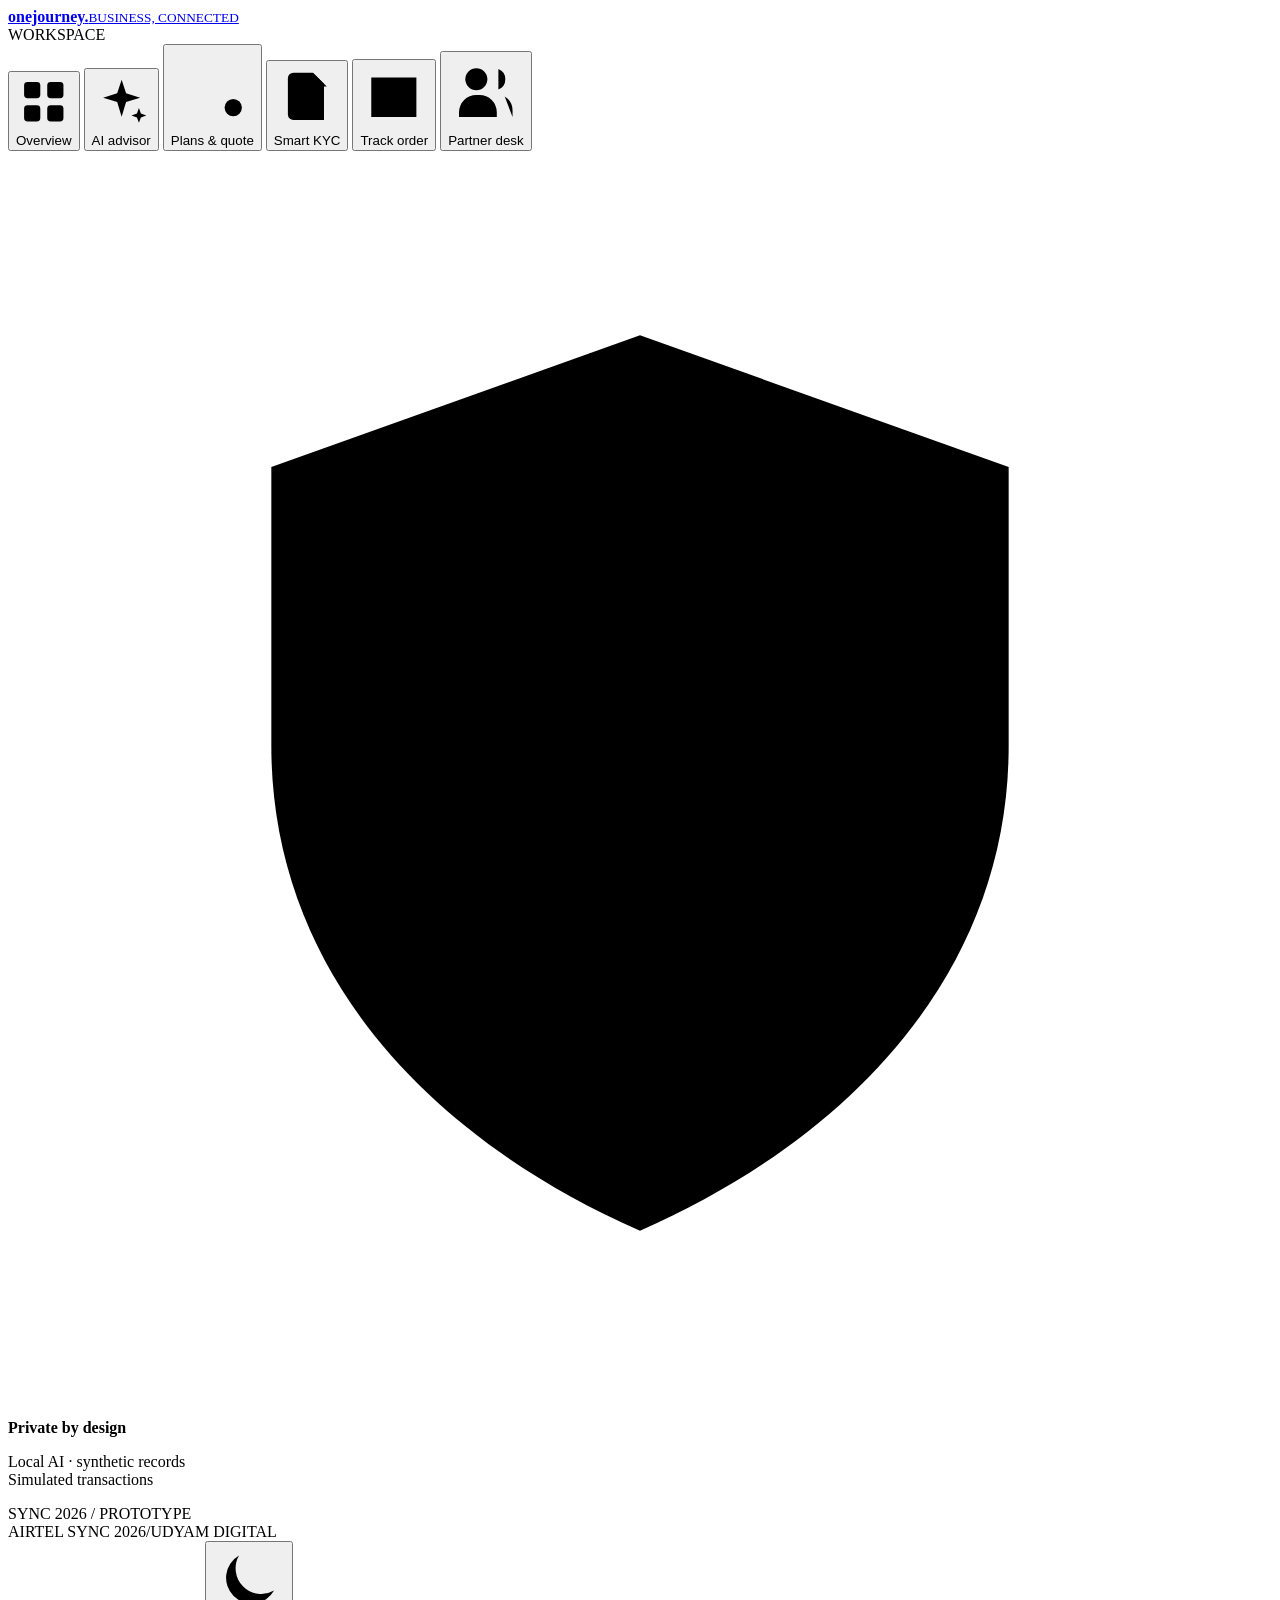
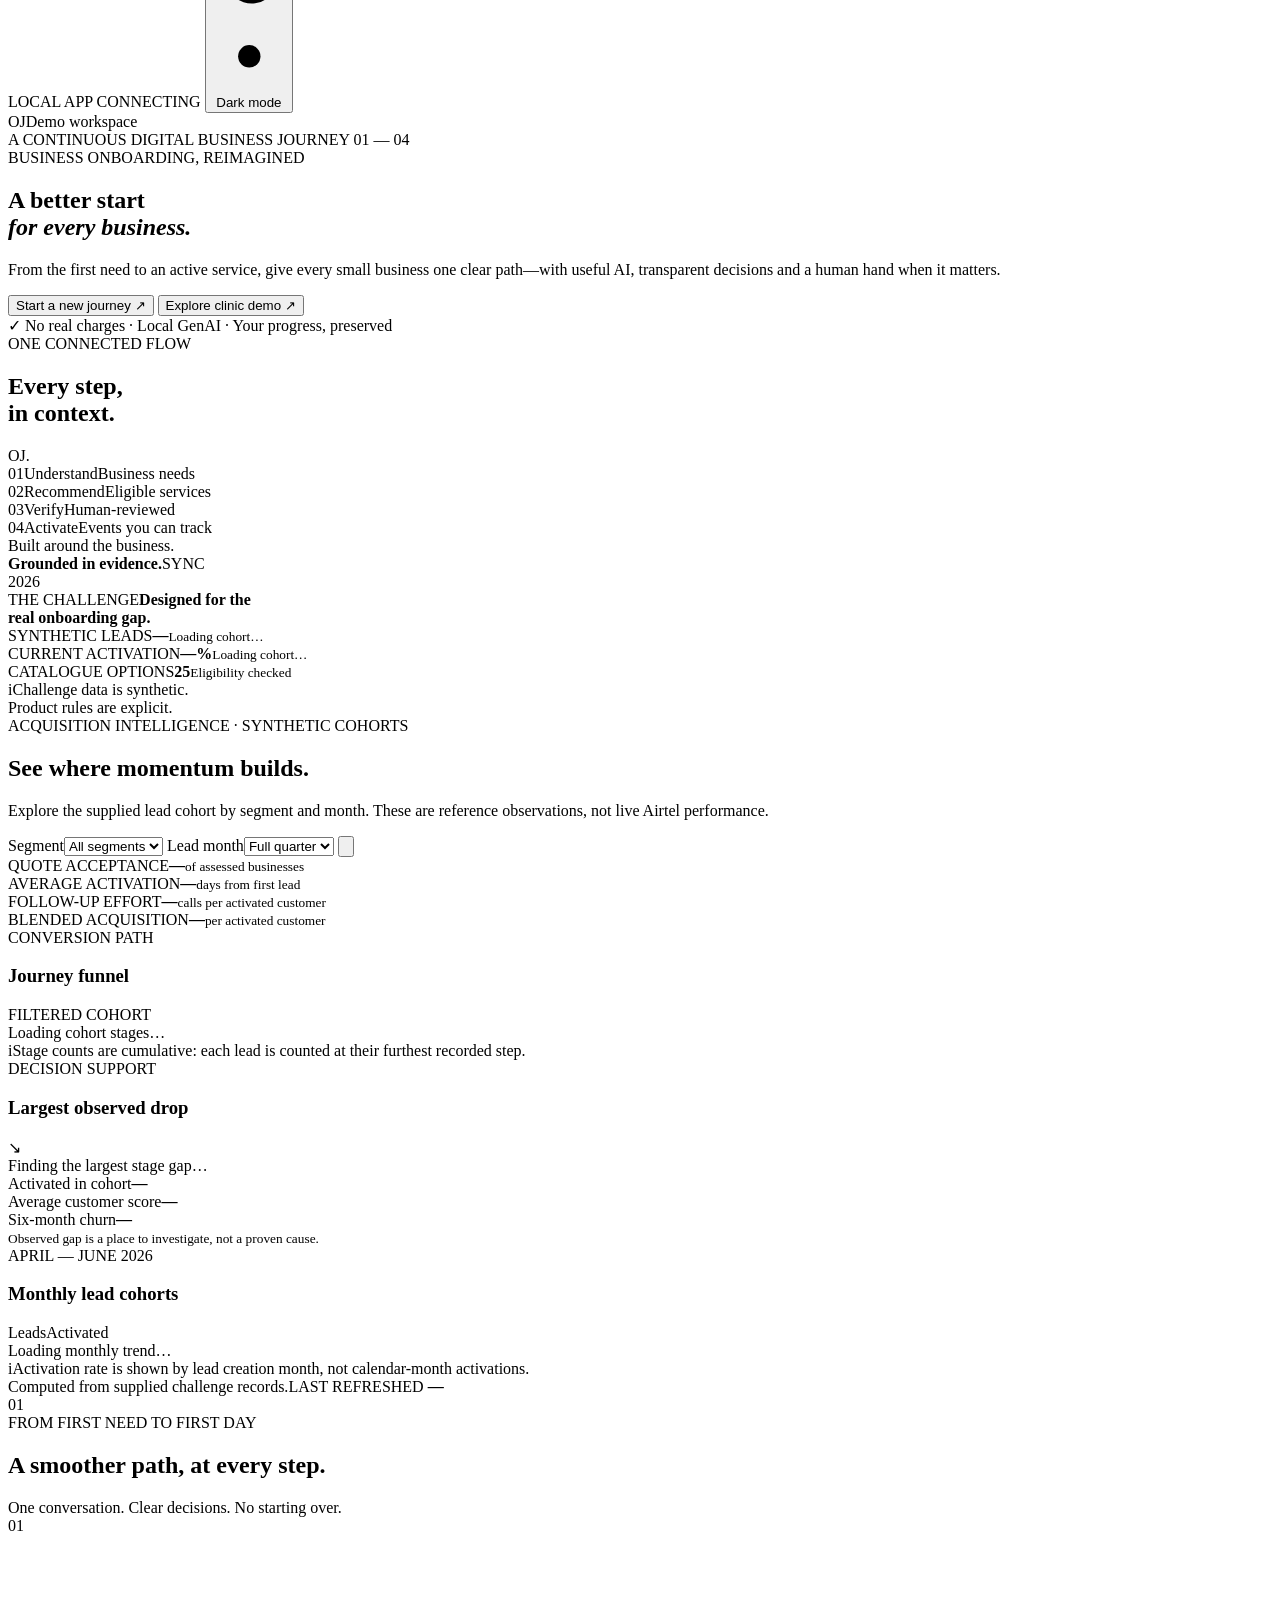
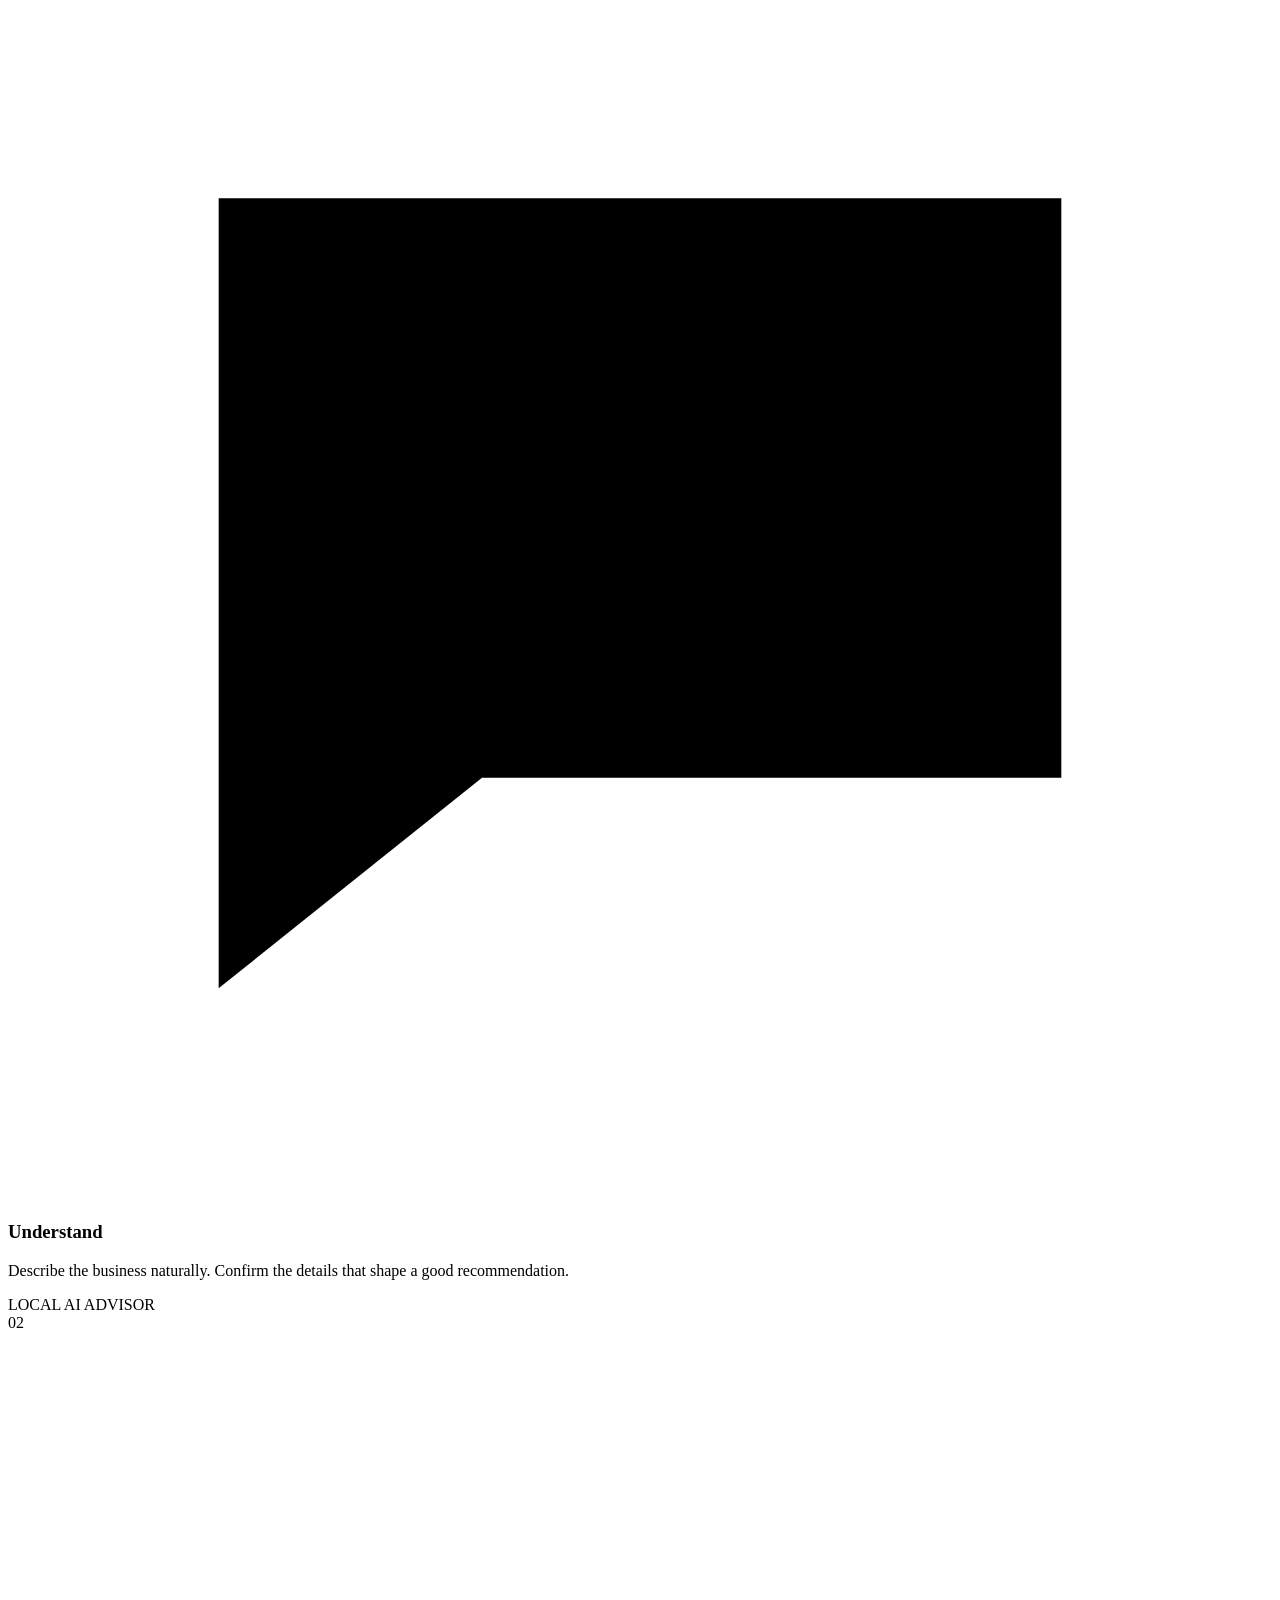
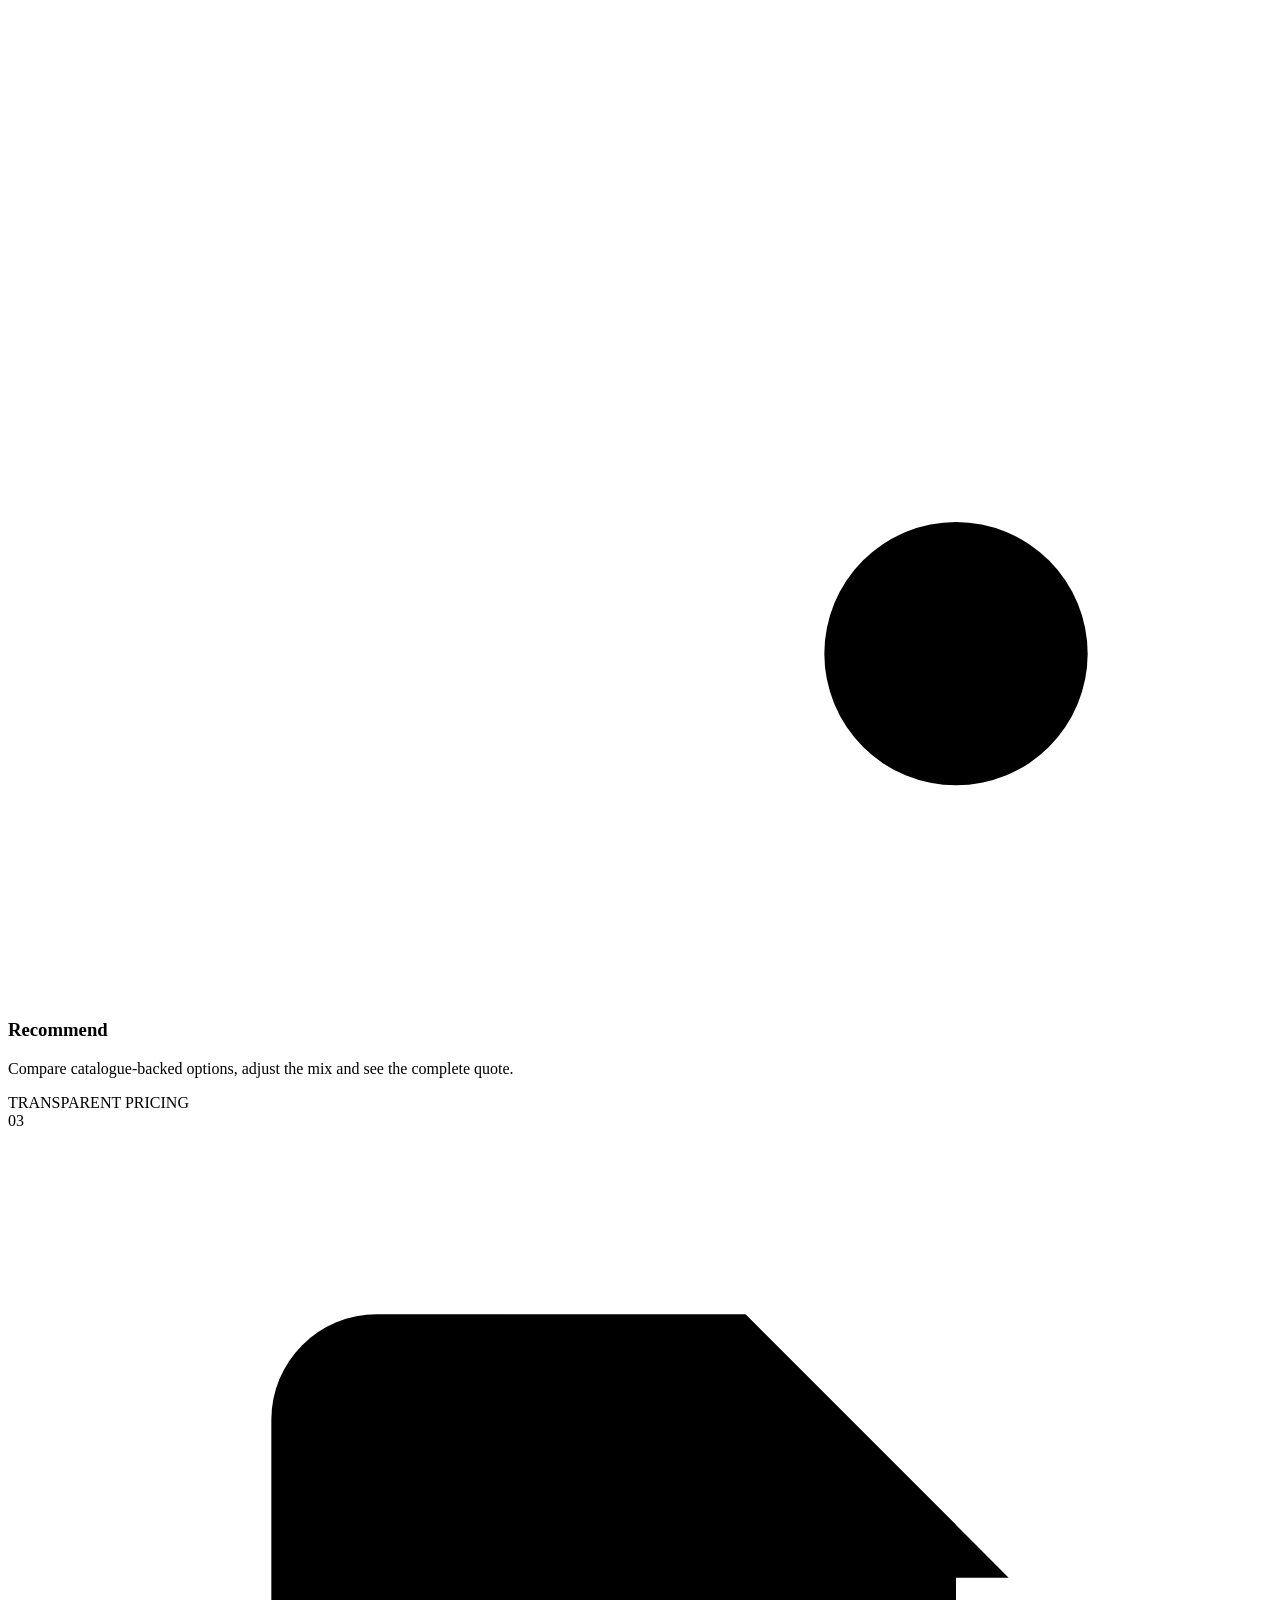
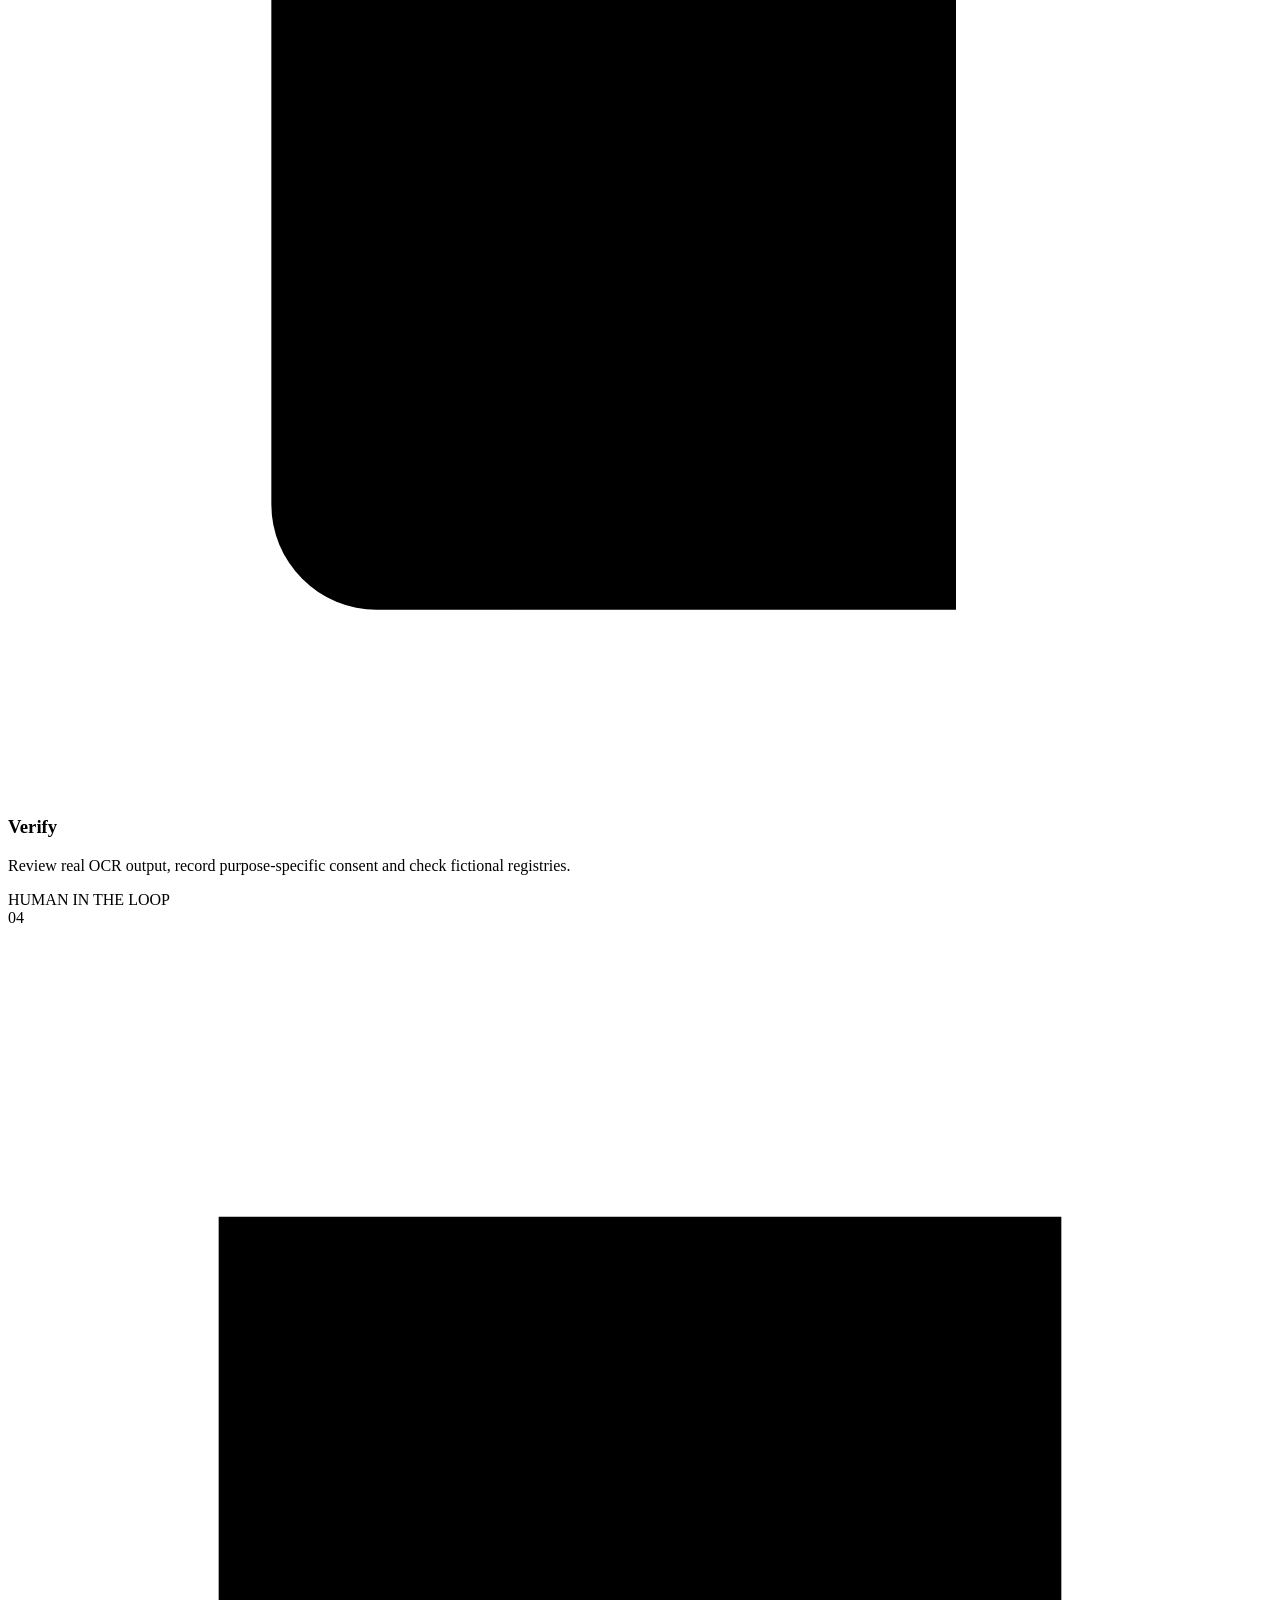
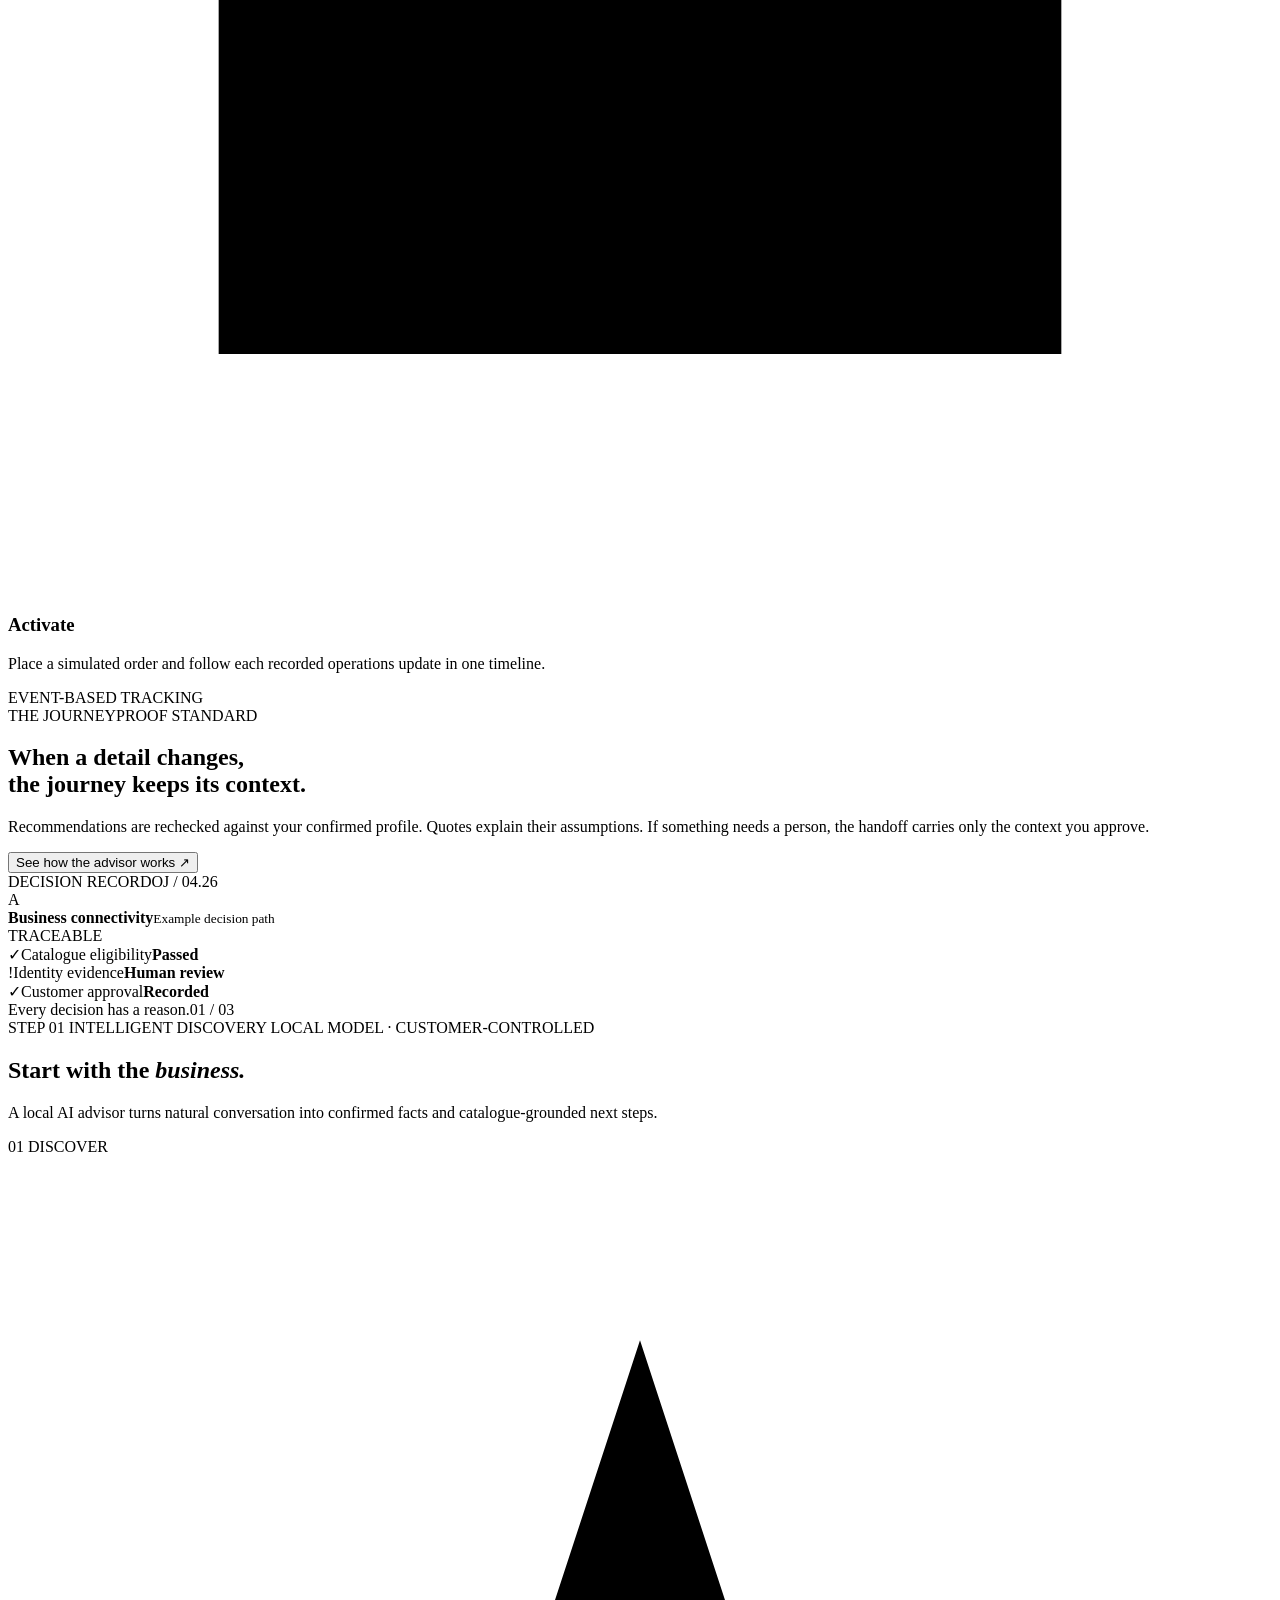
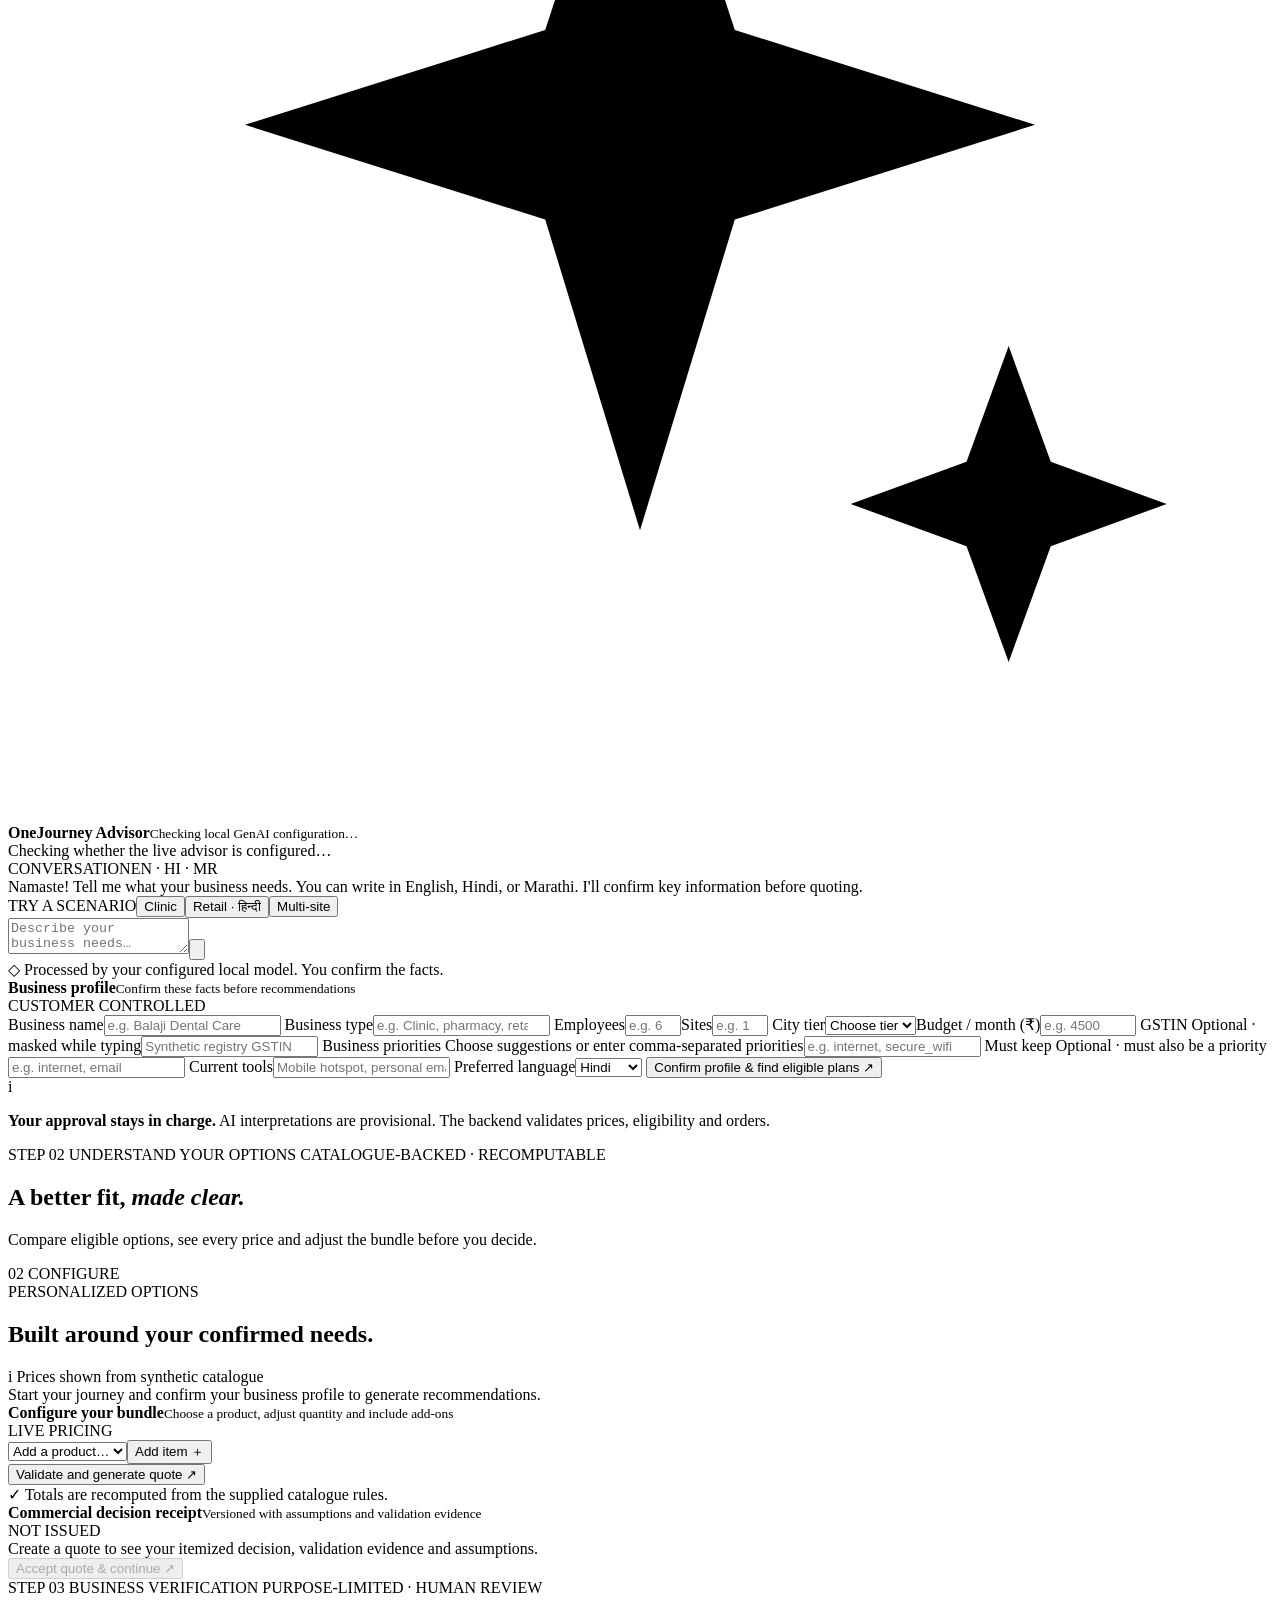
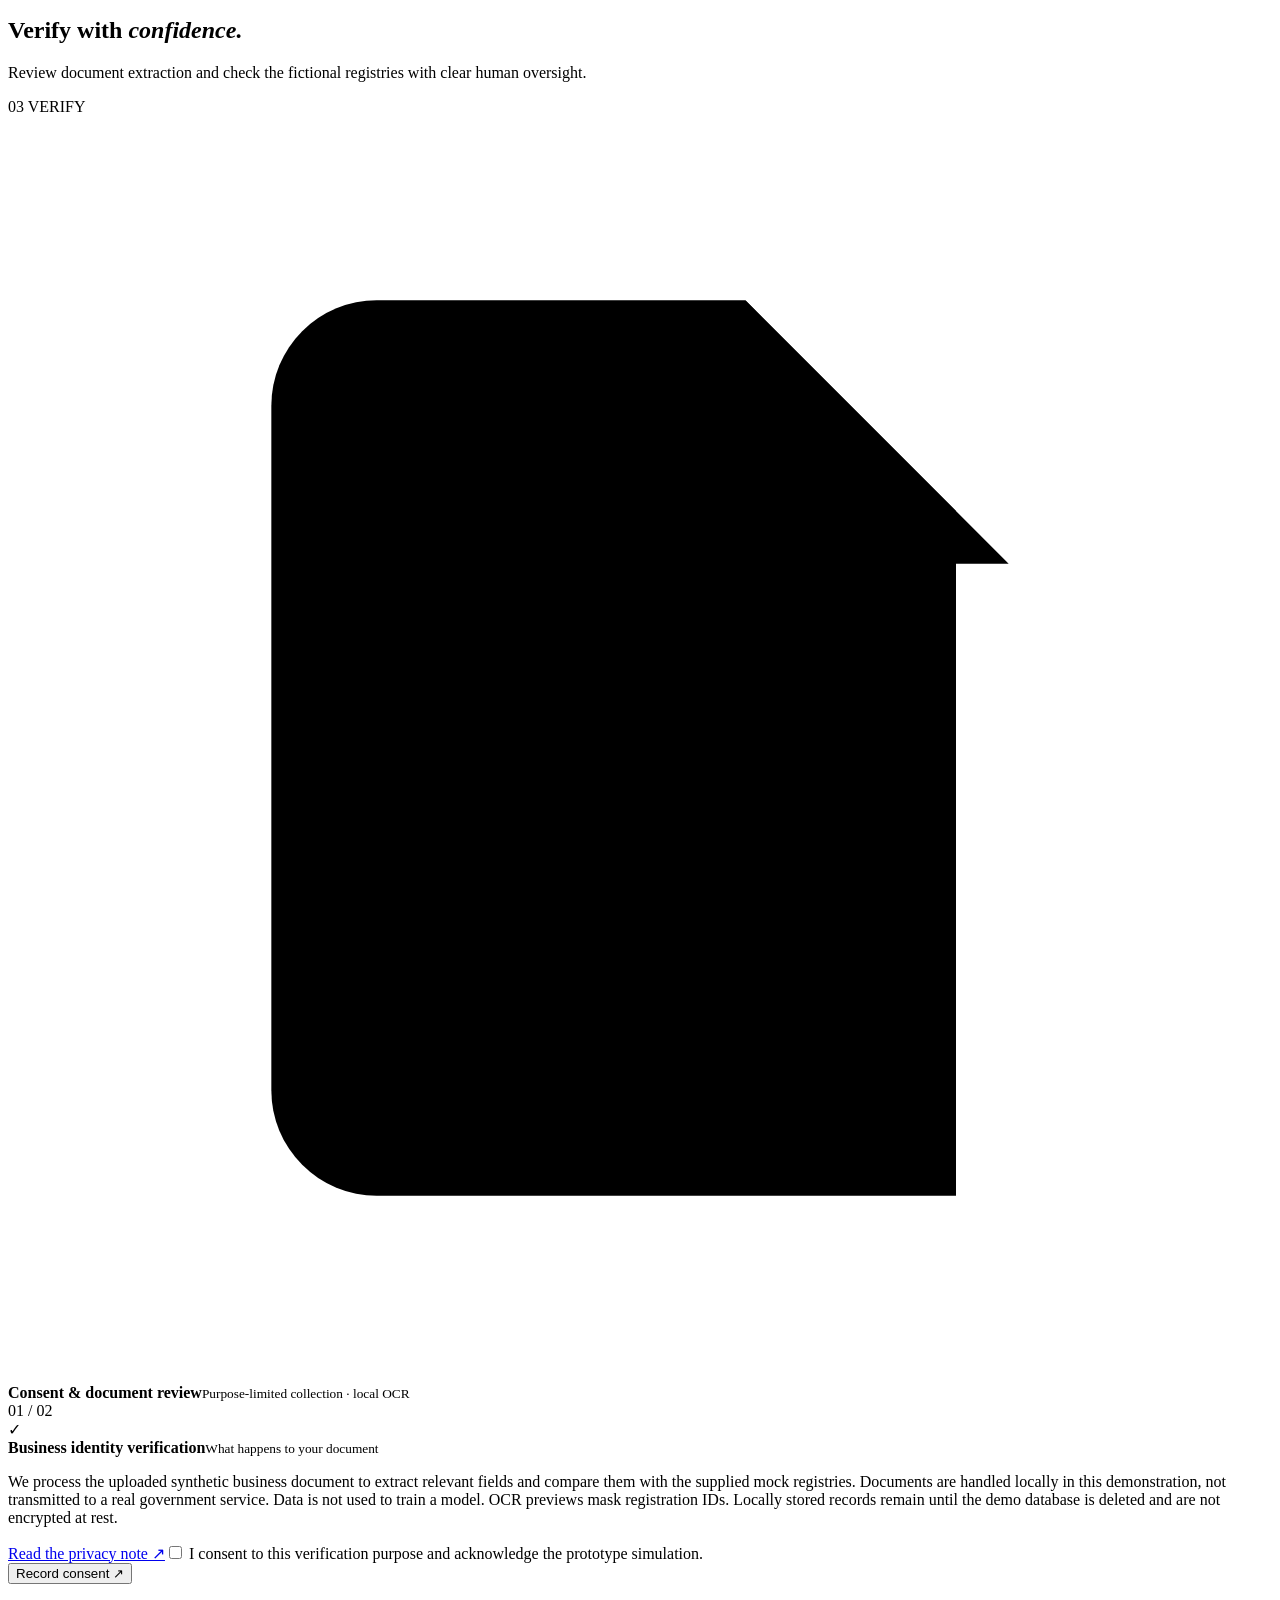
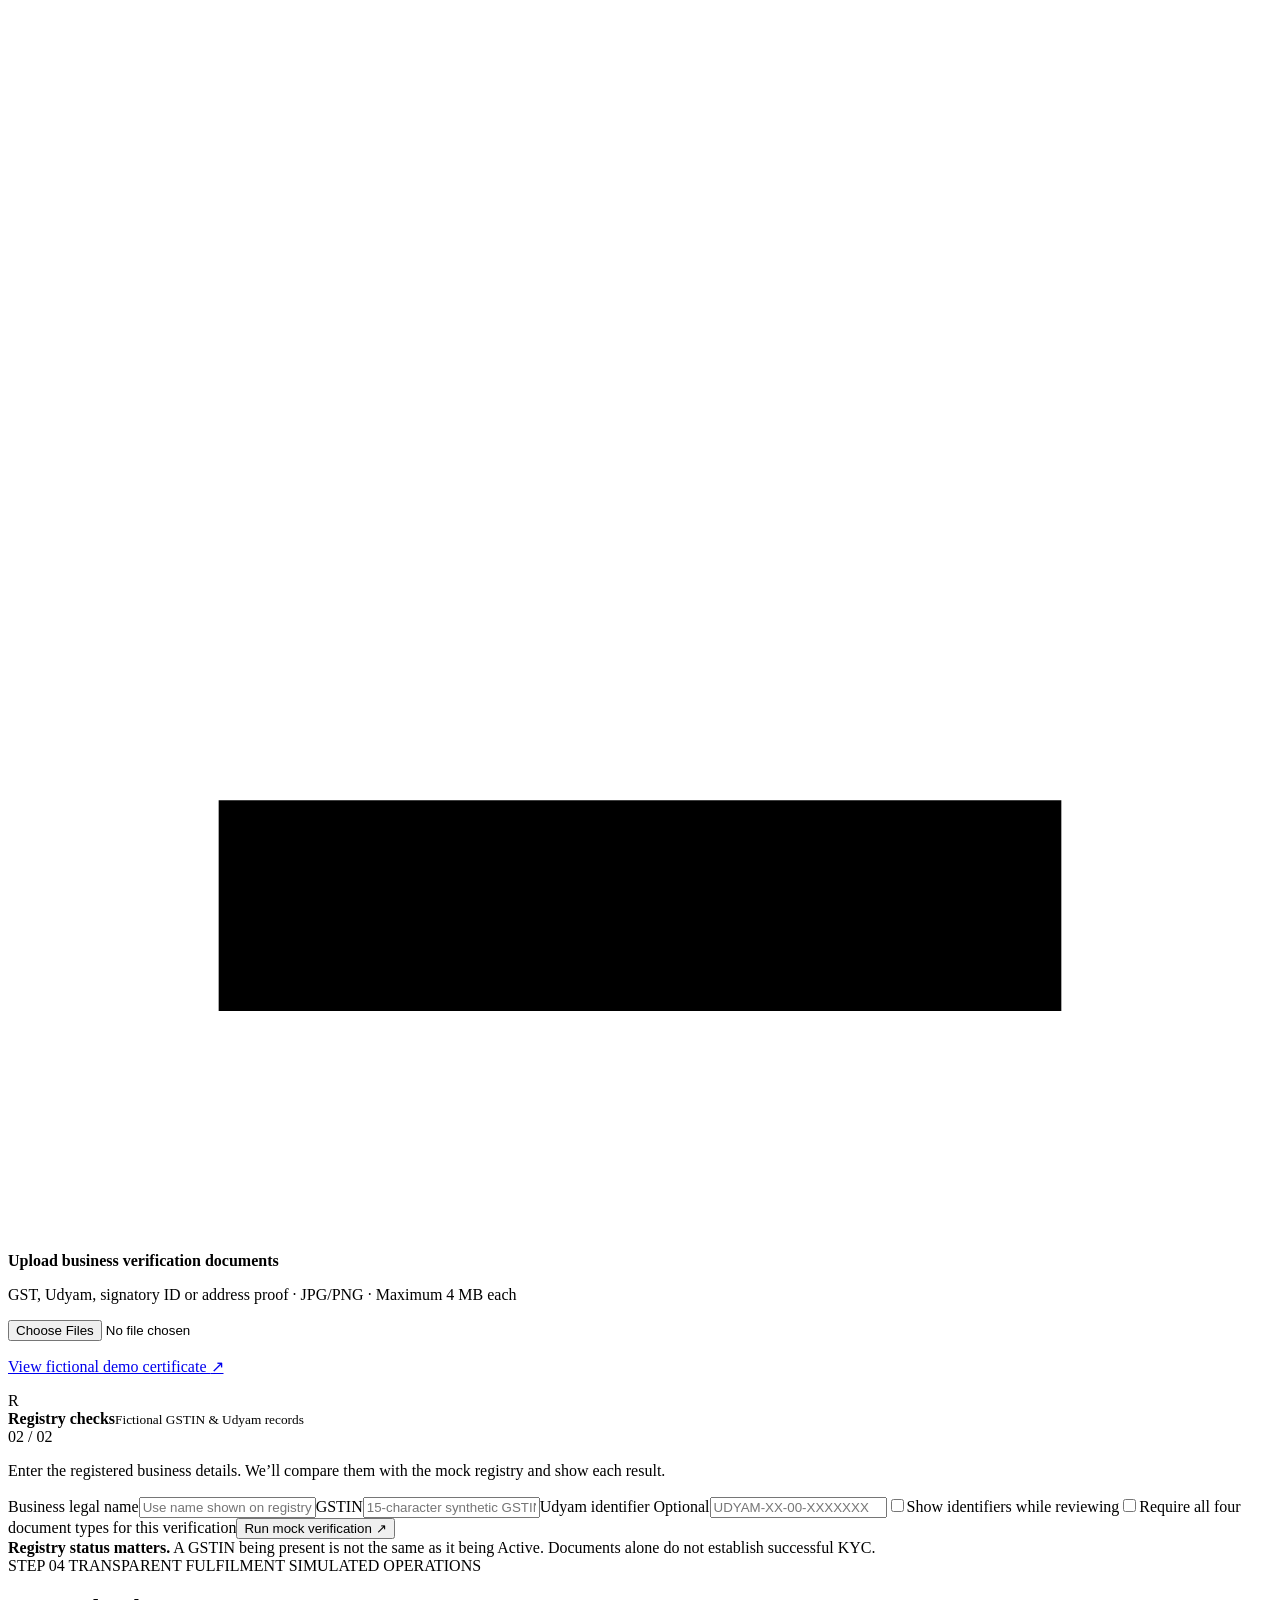
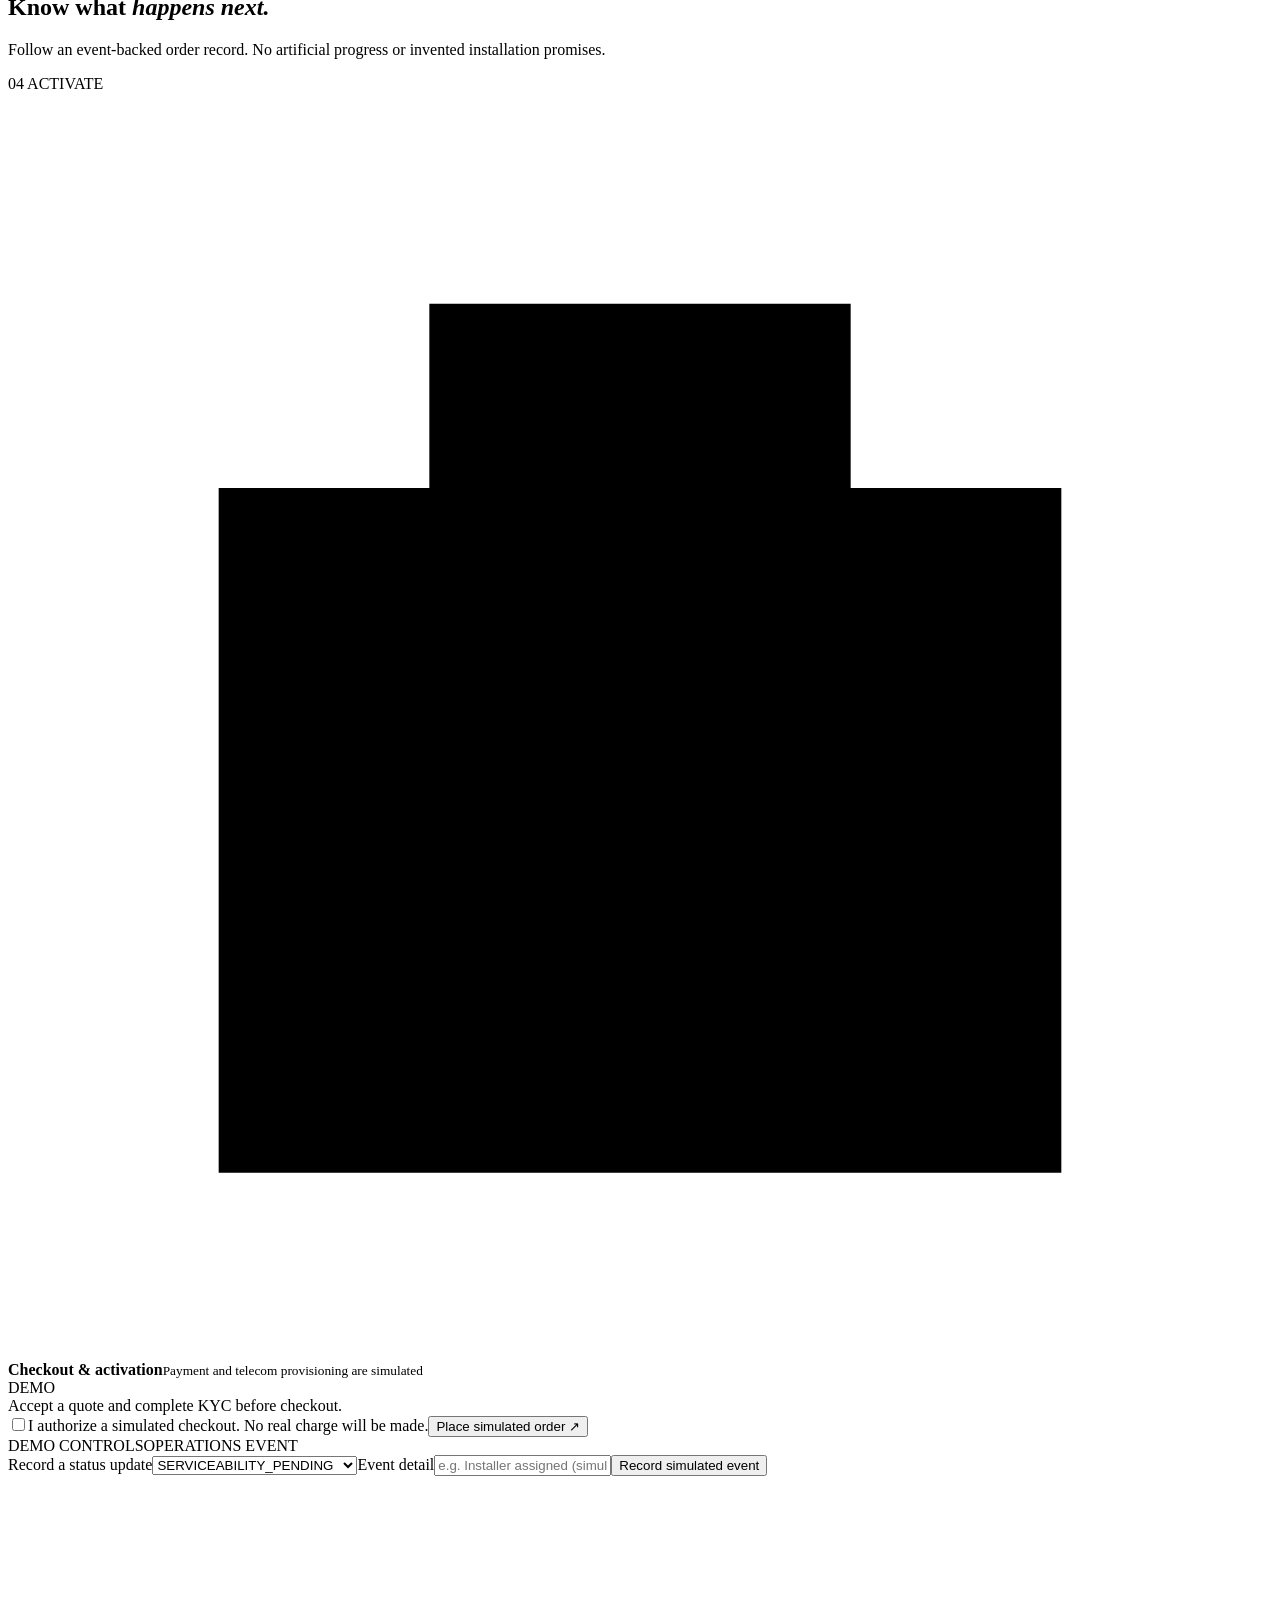
==== commit d2b0c46c: "Add interactive cohort intelligence dashboard" ====
--- a/app/static/index.html
+++ b/app/static/index.html
@@ -49,7 +49,7 @@
       <header class="topbar">
         <div class="crumb"><span class="crumb-label">AIRTEL SYNC 2026</span><span class="crumb-slash">/</span><span>UDYAM DIGITAL</span></div>
         <div class="top-right">
-          <span class="environment"><span class="environment-dot"></span> SYNTHETIC ENVIRONMENT</span>
+          <span class="environment" id="environment-status" title="Checking local advisor status"><span id="environment-dot" class="environment-dot"></span><span id="environment-label">LOCAL APP CONNECTING</span></span>
           <button id="theme-toggle" class="theme-toggle" type="button" aria-label="Switch to dark mode" aria-pressed="false" title="Switch to dark mode">
             <svg class="theme-icon moon-icon" viewBox="0 0 24 24" aria-hidden="true"><path d="M20.2 15.4A8.5 8.5 0 0 1 8.6 3.8 8.5 8.5 0 1 0 20.2 15.4Z"/></svg>
             <svg class="theme-icon sun-icon" viewBox="0 0 24 24" aria-hidden="true"><circle cx="12" cy="12" r="3.7"/><path d="M12 2.5v2.1M12 19.4v2.1M4.1 4.1l1.5 1.5m12.8 12.8 1.5 1.5M2.5 12h2.1m14.8 0h2.1M4.1 19.9l1.5-1.5M18.4 5.6l1.5-1.5"/></svg>
@@ -92,11 +92,54 @@
 
           <div class="metrics-row" aria-label="Prototype dataset summary">
             <div class="metric-intro"><span class="metric-overline">THE CHALLENGE</span><strong>Designed for the<br>real onboarding gap.</strong></div>
-            <div class="metric"><span class="metric-label">SYNTHETIC LEADS</span><strong id="leadstat">5,000</strong><small>Reference cohort</small></div>
-            <div class="metric"><span class="metric-label">CURRENT ACTIVATION</span><strong>7.36<span class="metric-unit">%</span></strong><small>368 of 5,000 leads</small></div>
-            <div class="metric"><span class="metric-label">CATALOGUE OPTIONS</span><strong>25</strong><small>Eligibility checked</small></div>
+            <div class="metric"><span class="metric-label">SYNTHETIC LEADS</span><strong id="leadstat">—</strong><small id="leadstat-caption">Loading cohort…</small></div>
+            <div class="metric"><span class="metric-label">CURRENT ACTIVATION</span><strong><span id="activation-rate">—</span><span class="metric-unit">%</span></strong><small id="activated-count">Loading cohort…</small></div>
+            <div class="metric"><span class="metric-label">CATALOGUE OPTIONS</span><strong id="catalogue-stat">25</strong><small>Eligibility checked</small></div>
             <div class="metric-source"><span class="source-mark">i</span><span>Challenge data is synthetic.<br>Product rules are explicit.</span></div>
           </div>
+
+          <section class="analytics-console" aria-labelledby="analytics-title">
+            <div class="analytics-heading">
+              <div class="analytics-title-copy"><span class="section-kicker">ACQUISITION INTELLIGENCE · SYNTHETIC COHORTS</span><h2 id="analytics-title">See where momentum builds.</h2><p>Explore the supplied lead cohort by segment and month. These are reference observations, not live Airtel performance.</p></div>
+              <div class="analytics-controls">
+                <label>Segment<select id="segment-filter" aria-label="Filter by business segment"><option value="all">All segments</option></select></label>
+                <label>Lead month<select id="period-filter" aria-label="Filter by lead month"><option value="all">Full quarter</option></select></label>
+                <button id="refresh-analytics" class="icon-action" type="button" aria-label="Refresh cohort insights" title="Refresh cohort insights"><svg viewBox="0 0 24 24" aria-hidden="true"><path d="M20 7v5h-5M4 17v-5h5"/><path d="M5.6 9A7 7 0 0 1 18 6l2 2M4 16l2 2a7 7 0 0 0 12.4-3"/></svg></button>
+              </div>
+            </div>
+
+            <div id="active-journey" class="journey-pulse" hidden aria-live="polite"></div>
+
+            <div class="analytics-kpis" aria-live="polite">
+              <article class="analytics-kpi"><span>QUOTE ACCEPTANCE</span><strong id="quote-acceptance">—</strong><small>of assessed businesses</small></article>
+              <article class="analytics-kpi"><span>AVERAGE ACTIVATION</span><strong id="activation-days">—</strong><small>days from first lead</small></article>
+              <article class="analytics-kpi"><span>FOLLOW-UP EFFORT</span><strong id="follow-up-calls">—</strong><small>calls per activated customer</small></article>
+              <article class="analytics-kpi"><span>BLENDED ACQUISITION</span><strong id="acquisition-cost">—</strong><small>per activated customer</small></article>
+            </div>
+
+            <div class="analytics-grid">
+              <article class="analytics-panel funnel-panel">
+                <div class="analytics-panel-head"><div><span class="panel-overline">CONVERSION PATH</span><h3>Journey funnel</h3></div><span class="dataset-badge"><i></i> FILTERED COHORT</span></div>
+                <div id="funnel-chart" class="funnel-chart" aria-live="polite"><div class="chart-loading">Loading cohort stages…</div></div>
+                <div class="chart-footnote"><span class="source-mark">i</span><span>Stage counts are cumulative: each lead is counted at their furthest recorded step.</span></div>
+              </article>
+              <article class="analytics-panel signal-panel">
+                <div class="analytics-panel-head"><div><span class="panel-overline">DECISION SUPPORT</span><h3>Largest observed drop</h3></div><span class="signal-mark">↘</span></div>
+                <div id="bottleneck" class="bottleneck-content"><div class="chart-loading">Finding the largest stage gap…</div></div>
+                <div class="signal-divider"></div>
+                <div class="signal-row"><span>Activated in cohort</span><b id="signal-activated">—</b></div>
+                <div class="signal-row"><span>Average customer score</span><b id="signal-score">—</b></div>
+                <div class="signal-row"><span>Six-month churn</span><b id="signal-churn">—</b></div>
+                <small class="insight-caveat">Observed gap is a place to investigate, not a proven cause.</small>
+              </article>
+              <article class="analytics-panel trend-panel">
+                <div class="analytics-panel-head"><div><span class="panel-overline">APRIL — JUNE 2026</span><h3>Monthly lead cohorts</h3></div><div class="trend-legend"><span><i class="legend-leads"></i>Leads</span><span><i class="legend-converted"></i>Activated</span></div></div>
+                <div id="cohort-trend" class="cohort-trend" aria-live="polite"><div class="chart-loading">Loading monthly trend…</div></div>
+                <div class="chart-footnote"><span class="source-mark">i</span><span>Activation rate is shown by lead creation month, not calendar-month activations.</span></div>
+              </article>
+            </div>
+            <div class="analytics-meta"><span id="analytics-source">Computed from supplied challenge records.</span><span>LAST REFRESHED <b id="analytics-updated">—</b></span></div>
+          </section>
 
           <div class="section-heading workflow-heading"><div><span class="section-index">01</span><div><div class="section-kicker">FROM FIRST NEED TO FIRST DAY</div><h2>A smoother path, at every step.</h2></div></div><span class="section-note">One conversation. Clear decisions. No starting over.</span></div>
           <div class="steps">
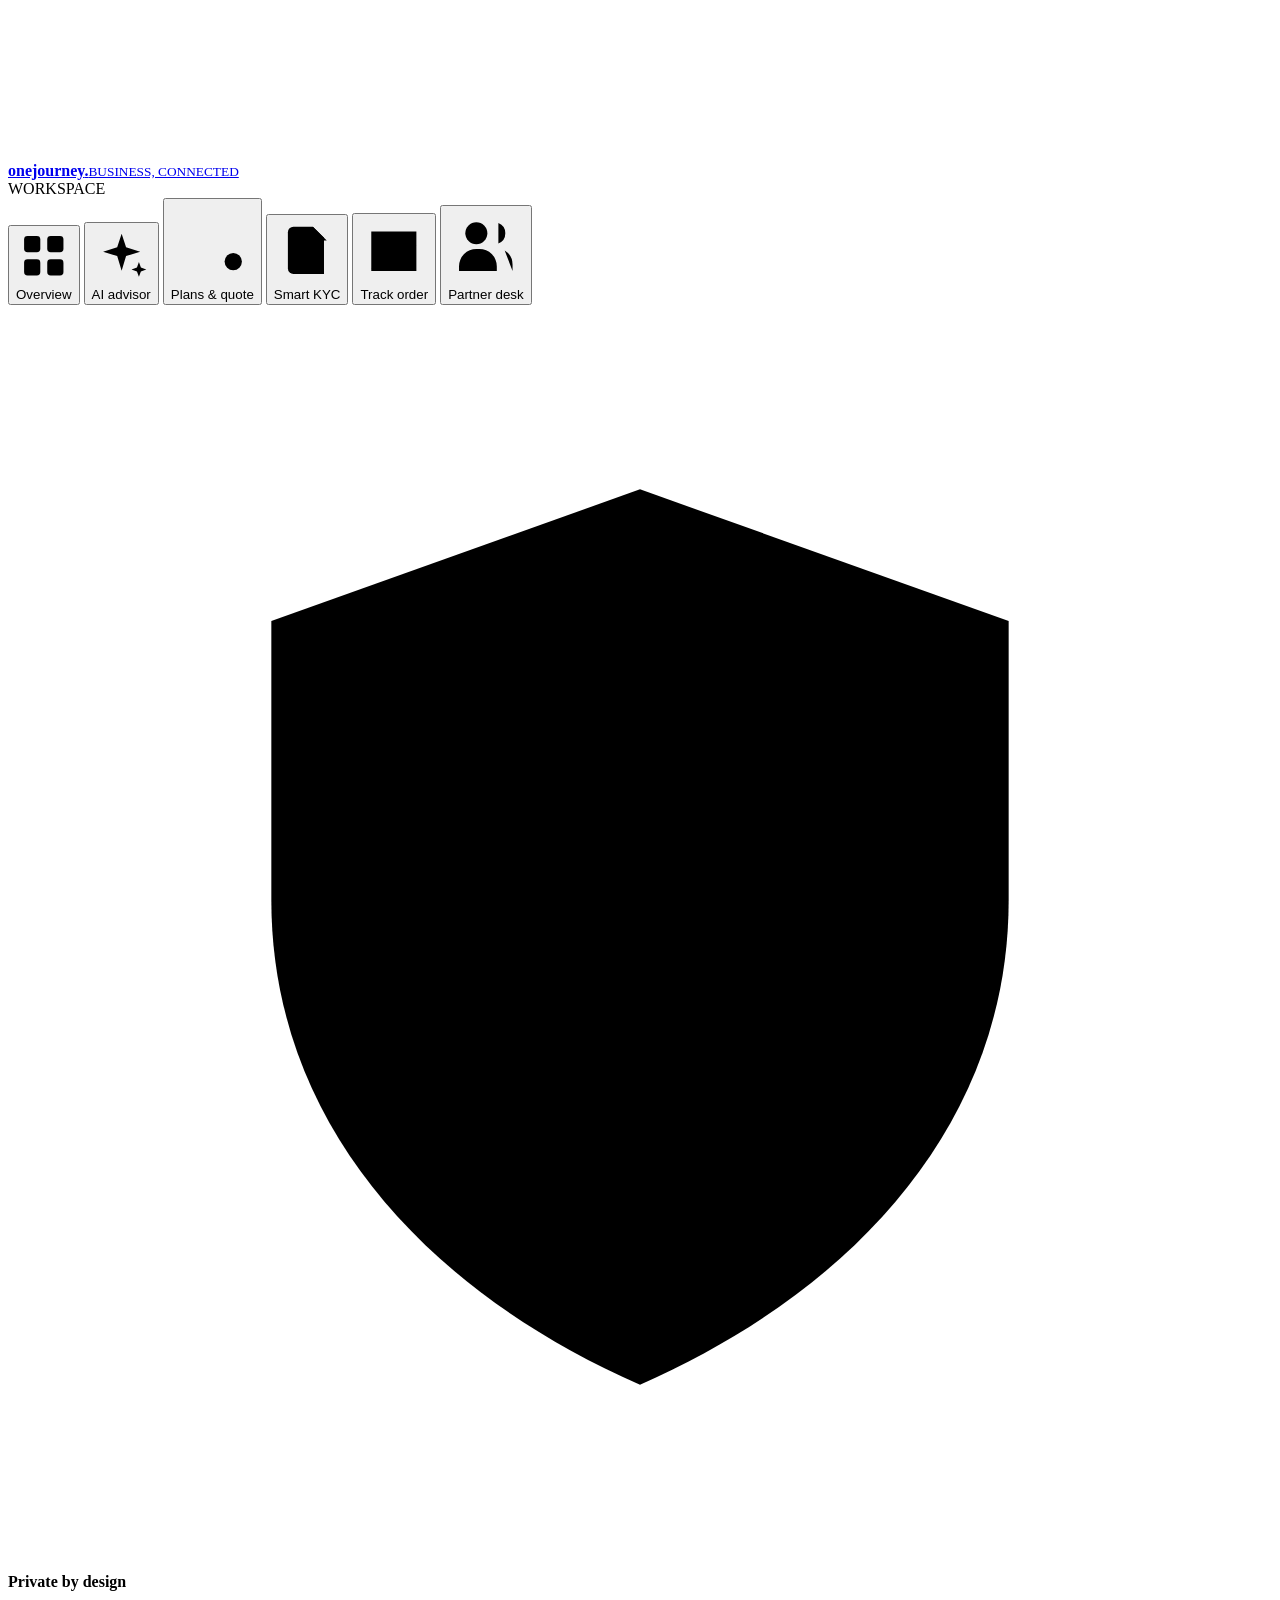
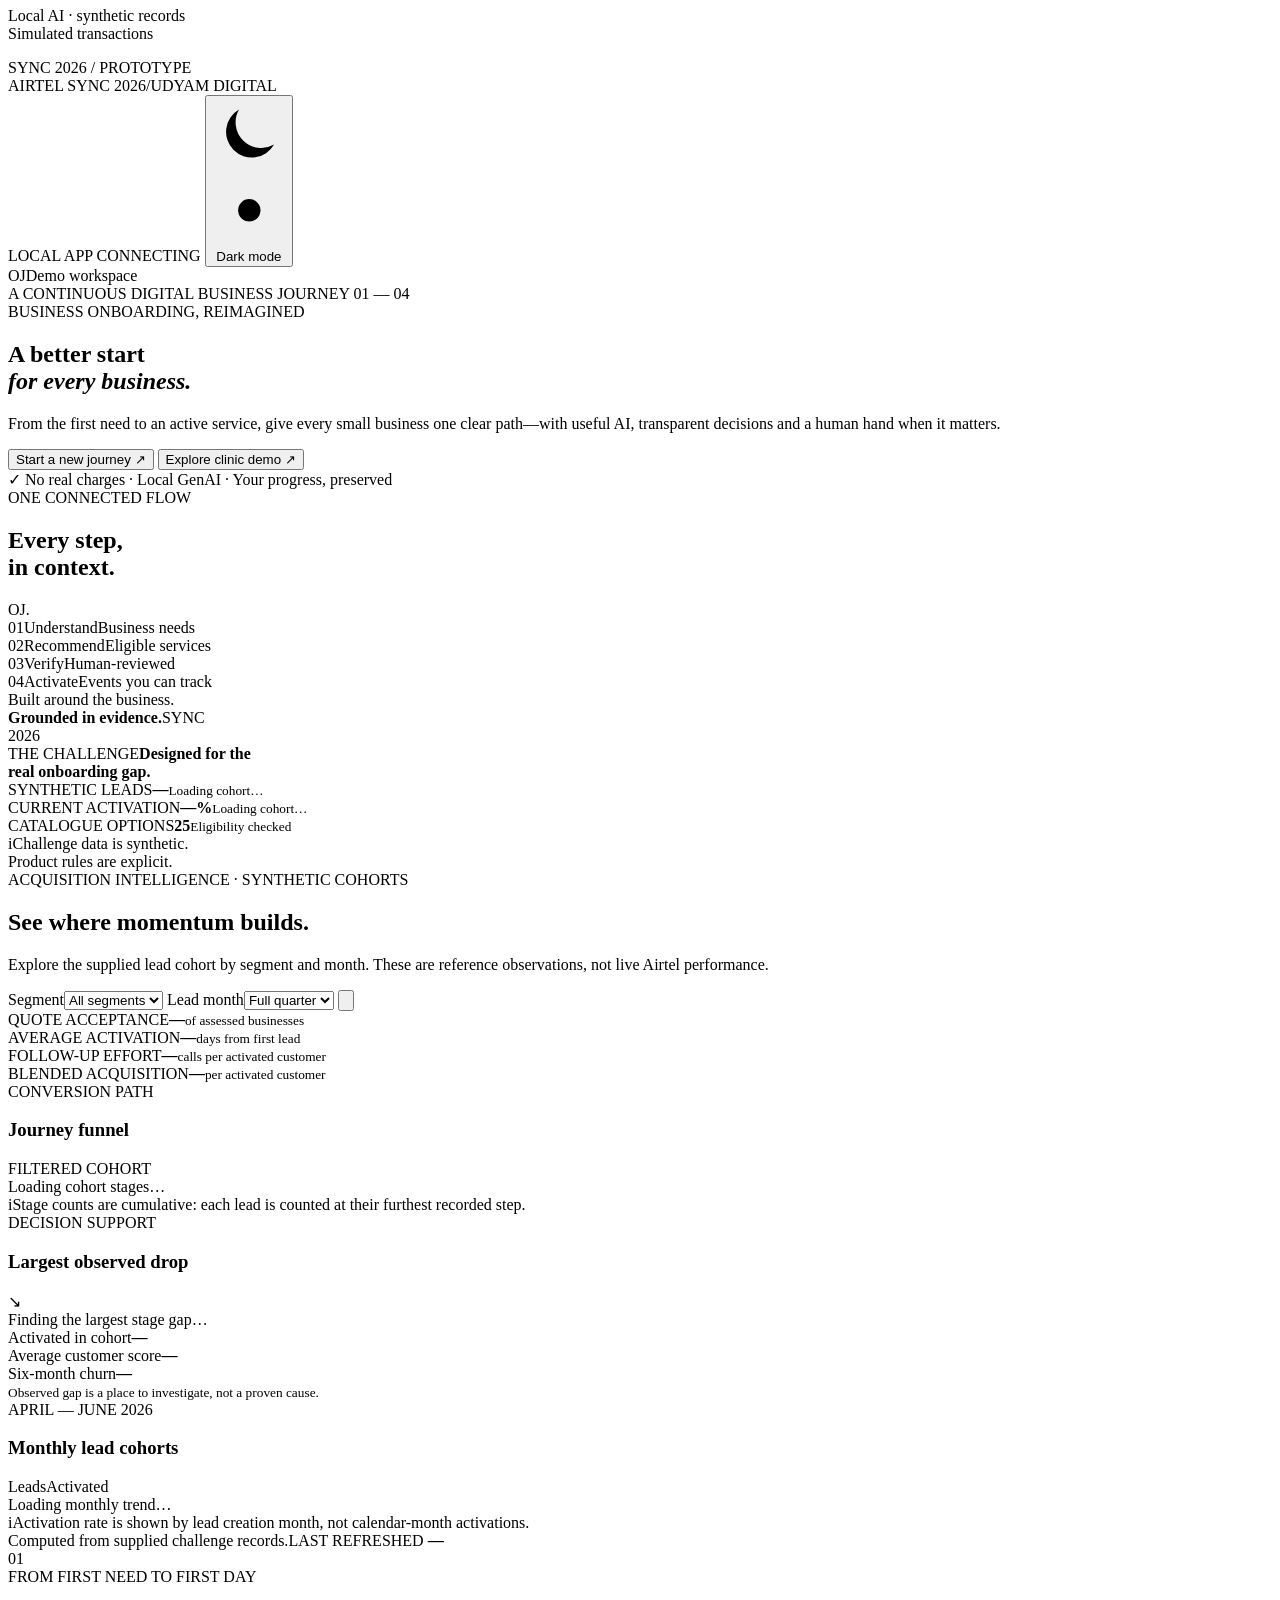
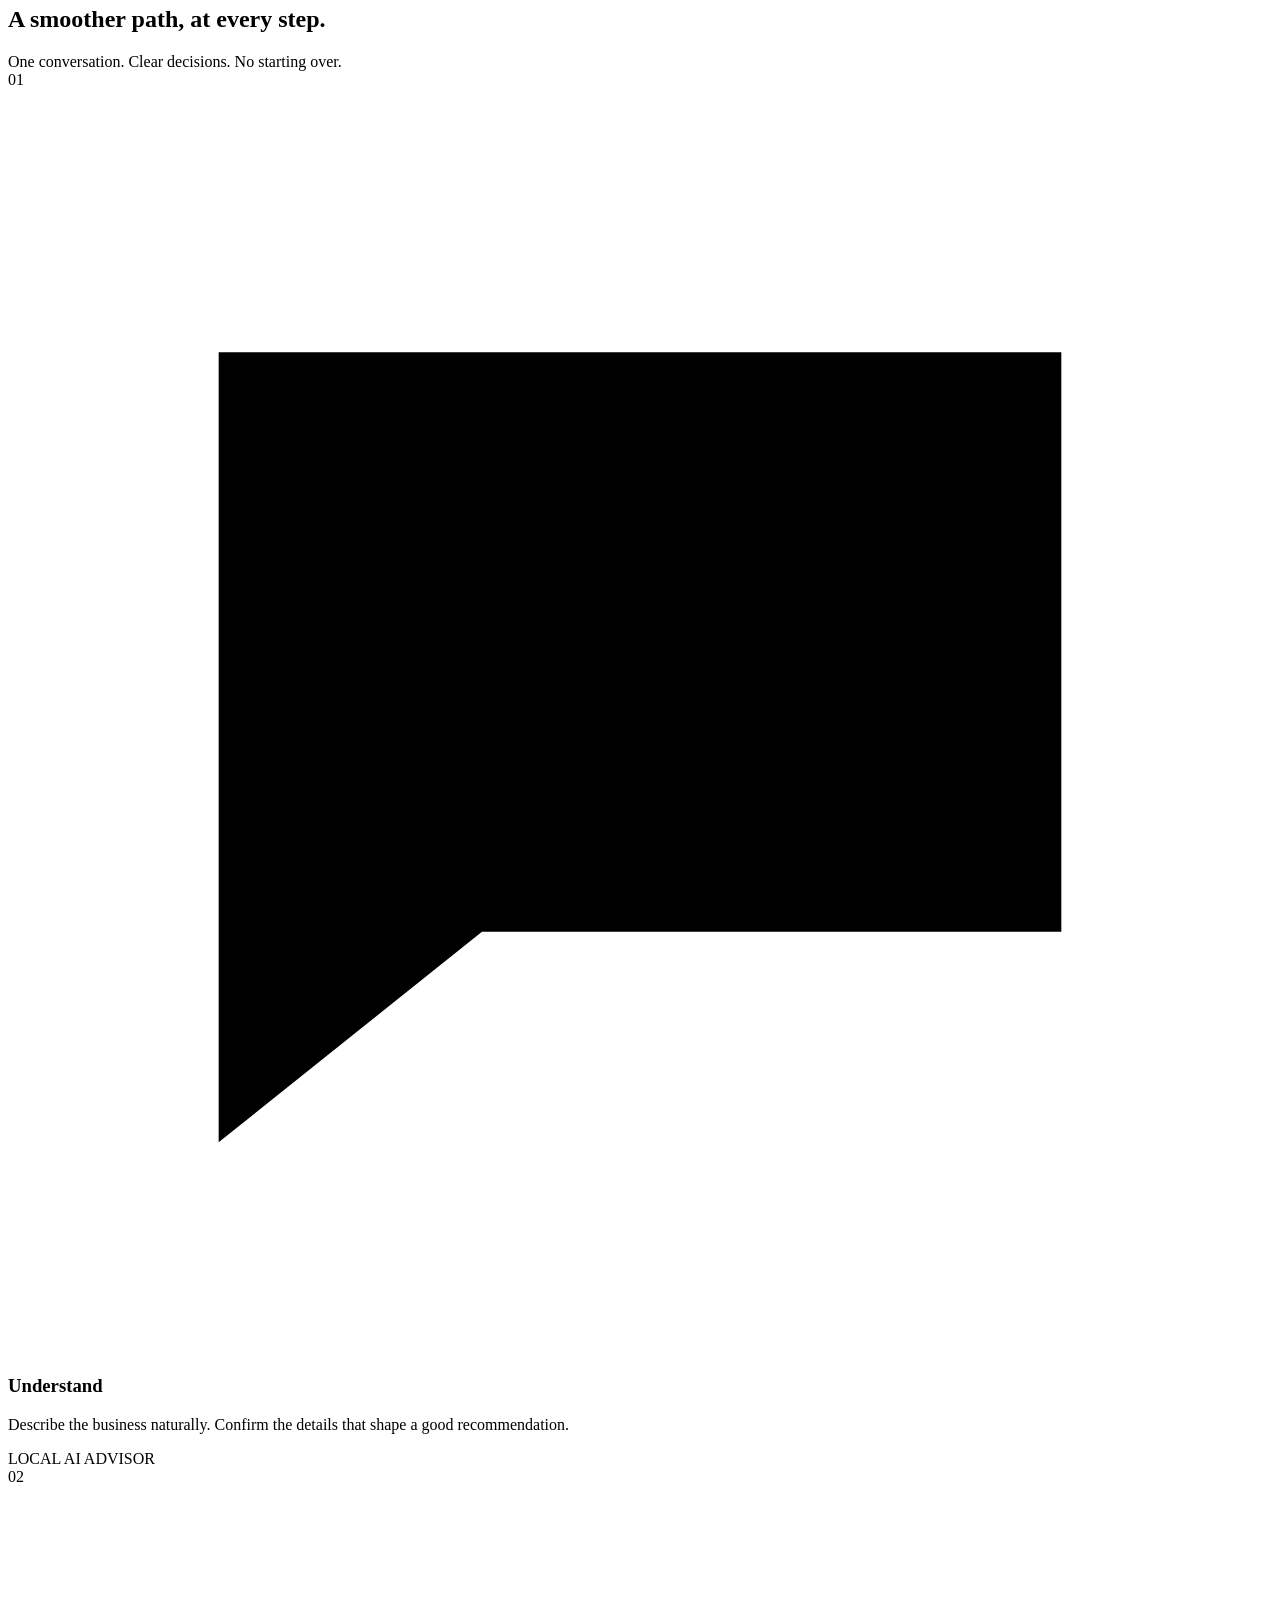
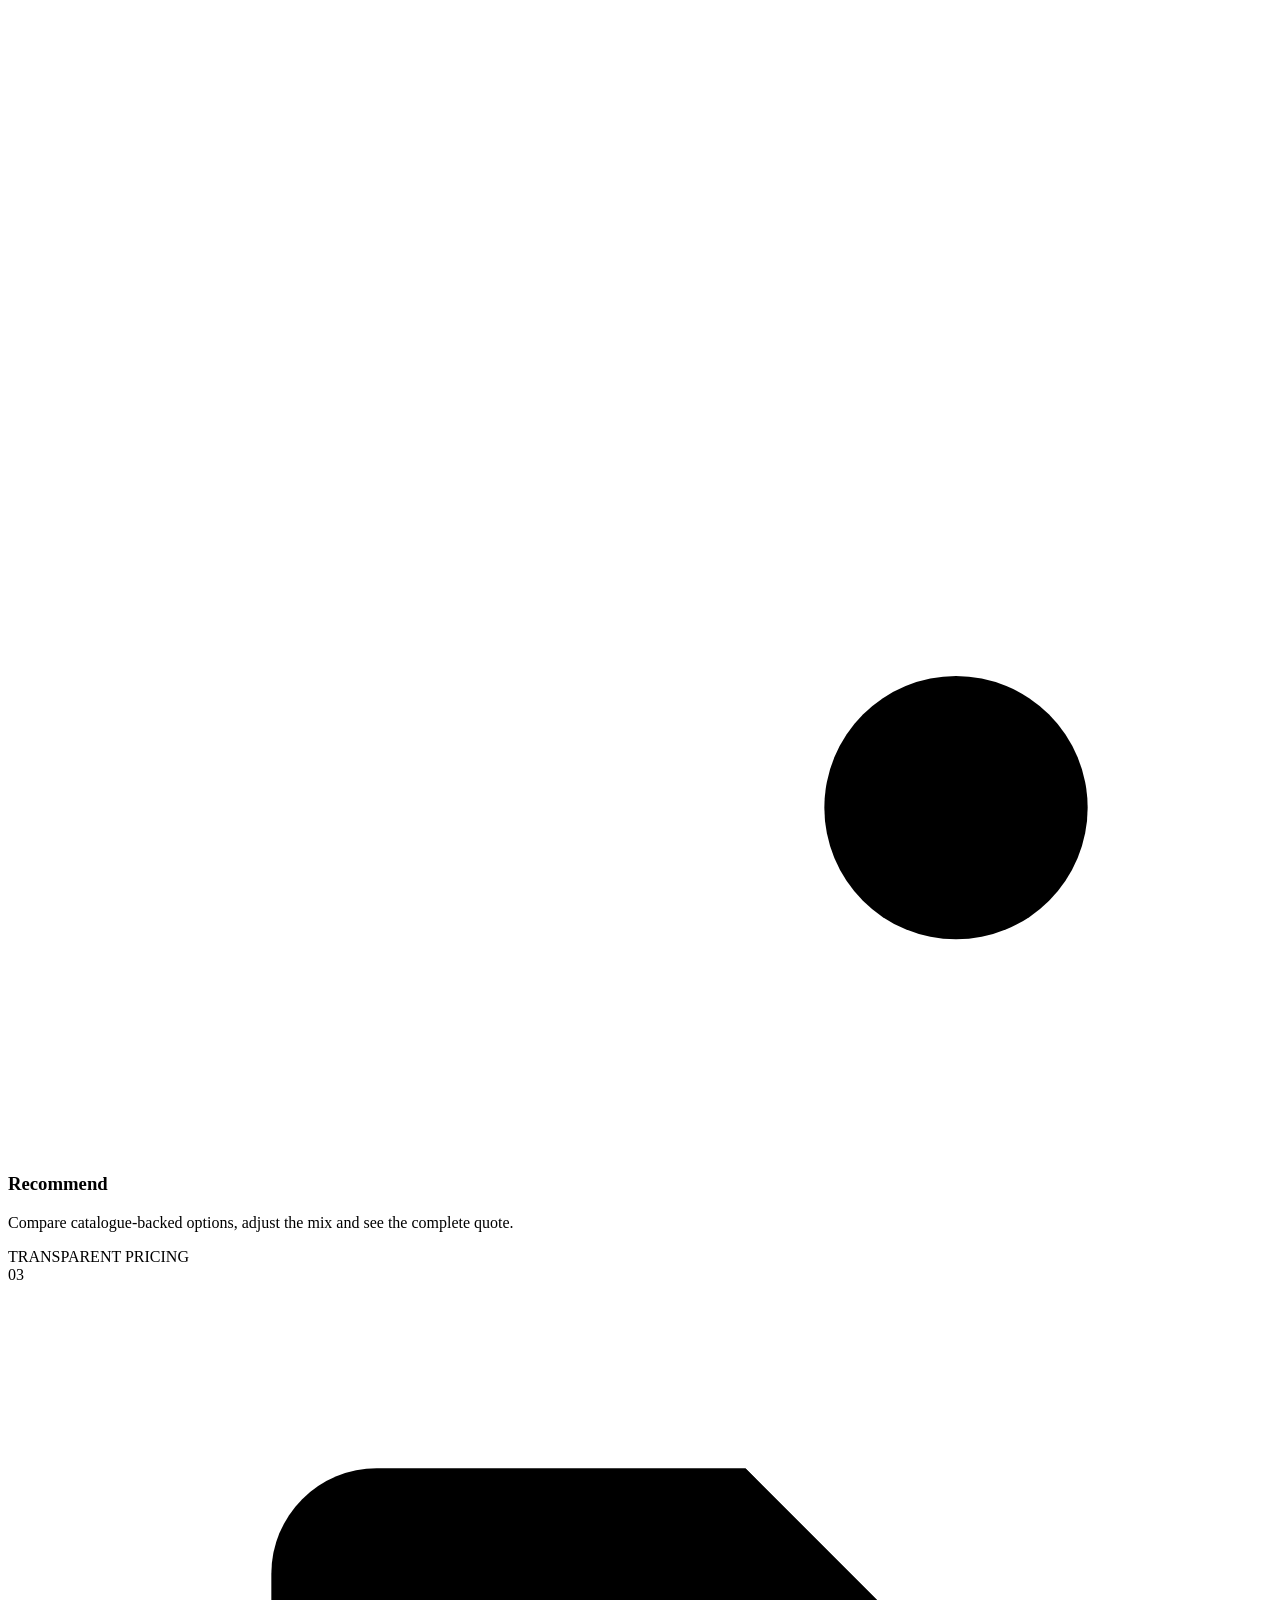
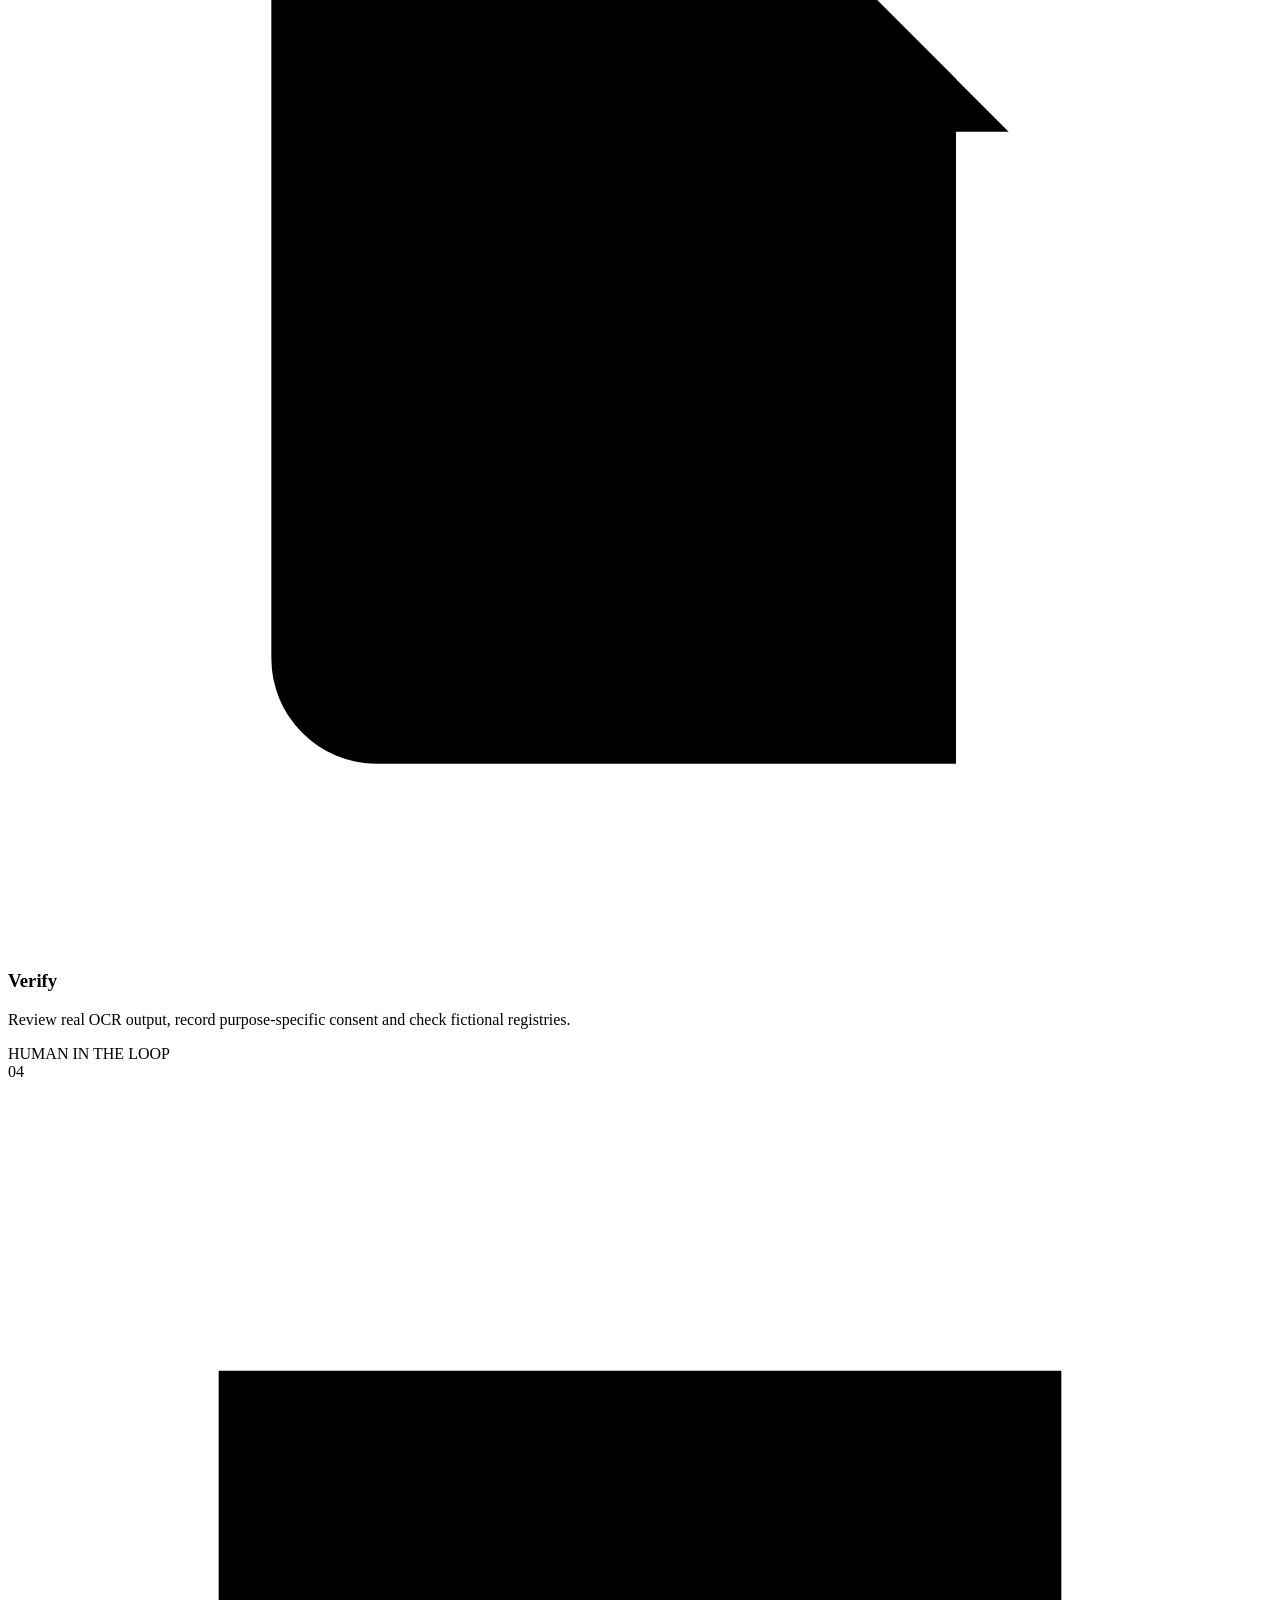
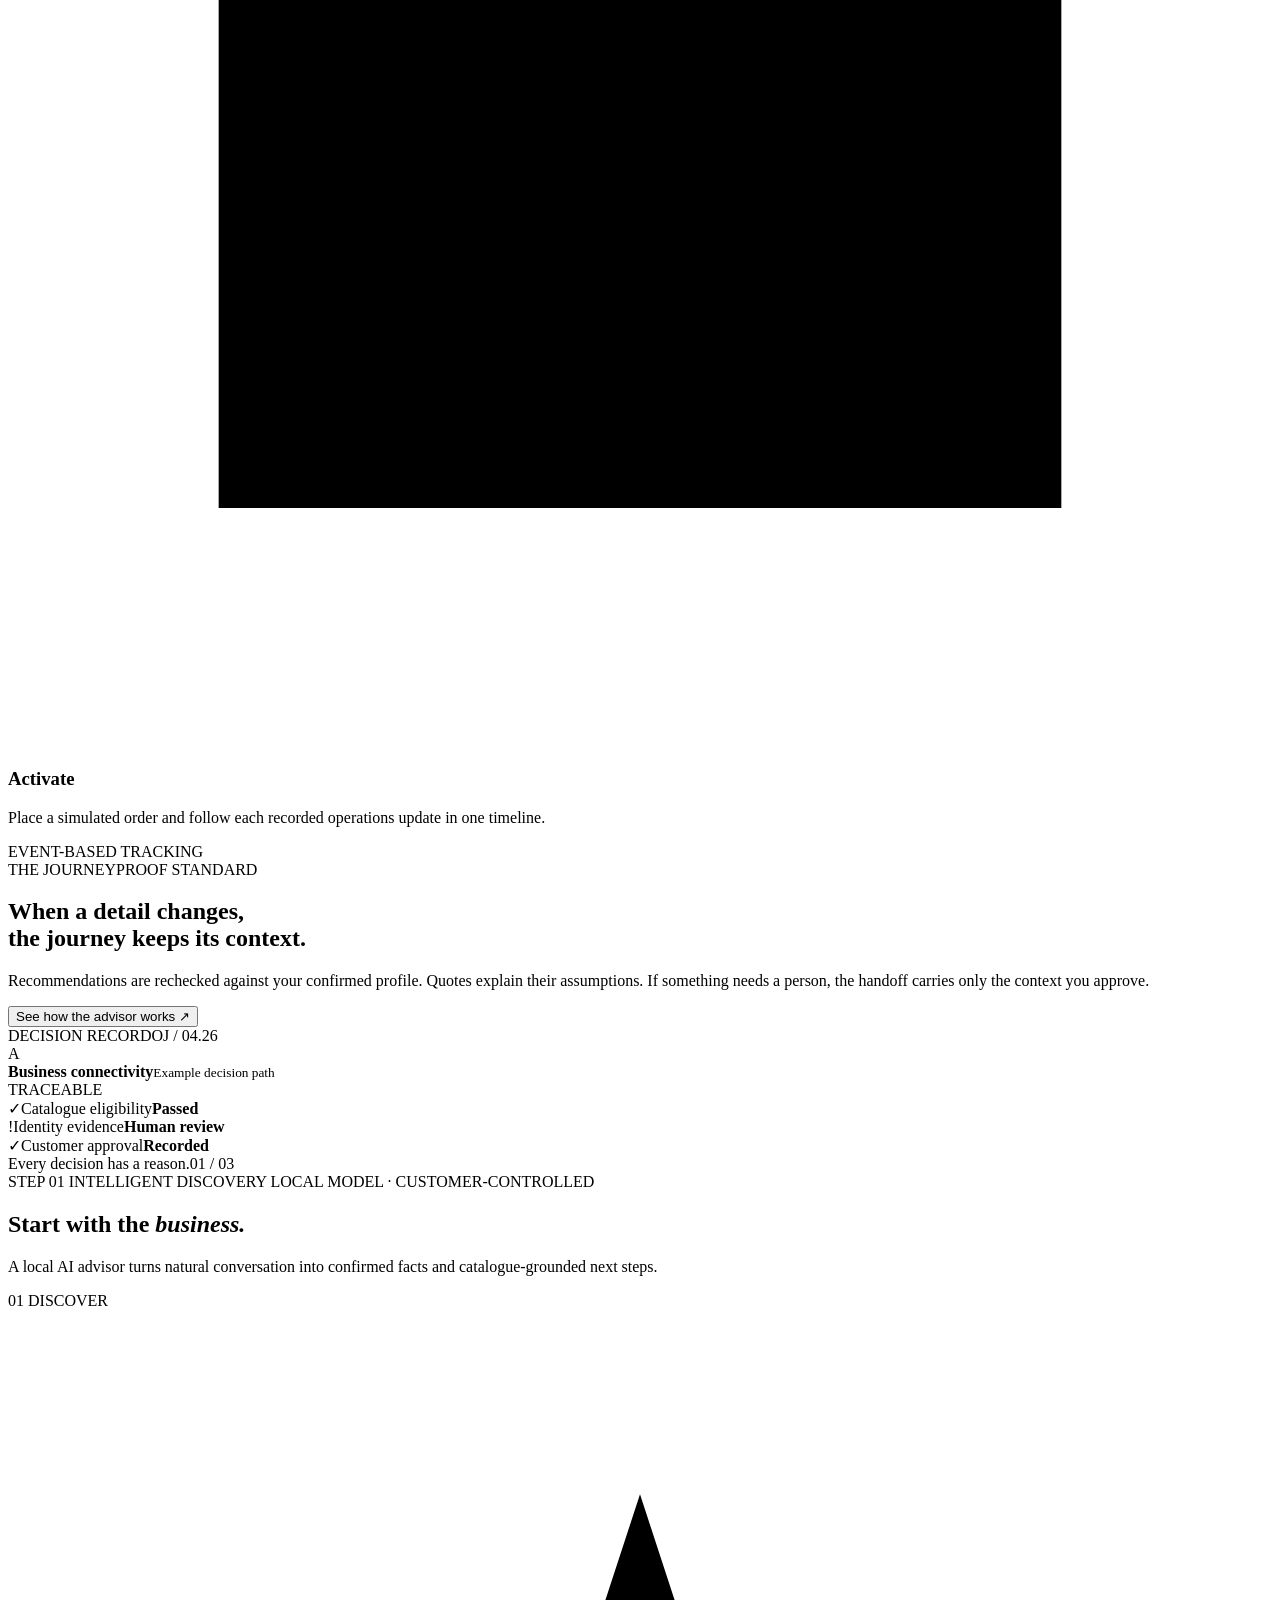
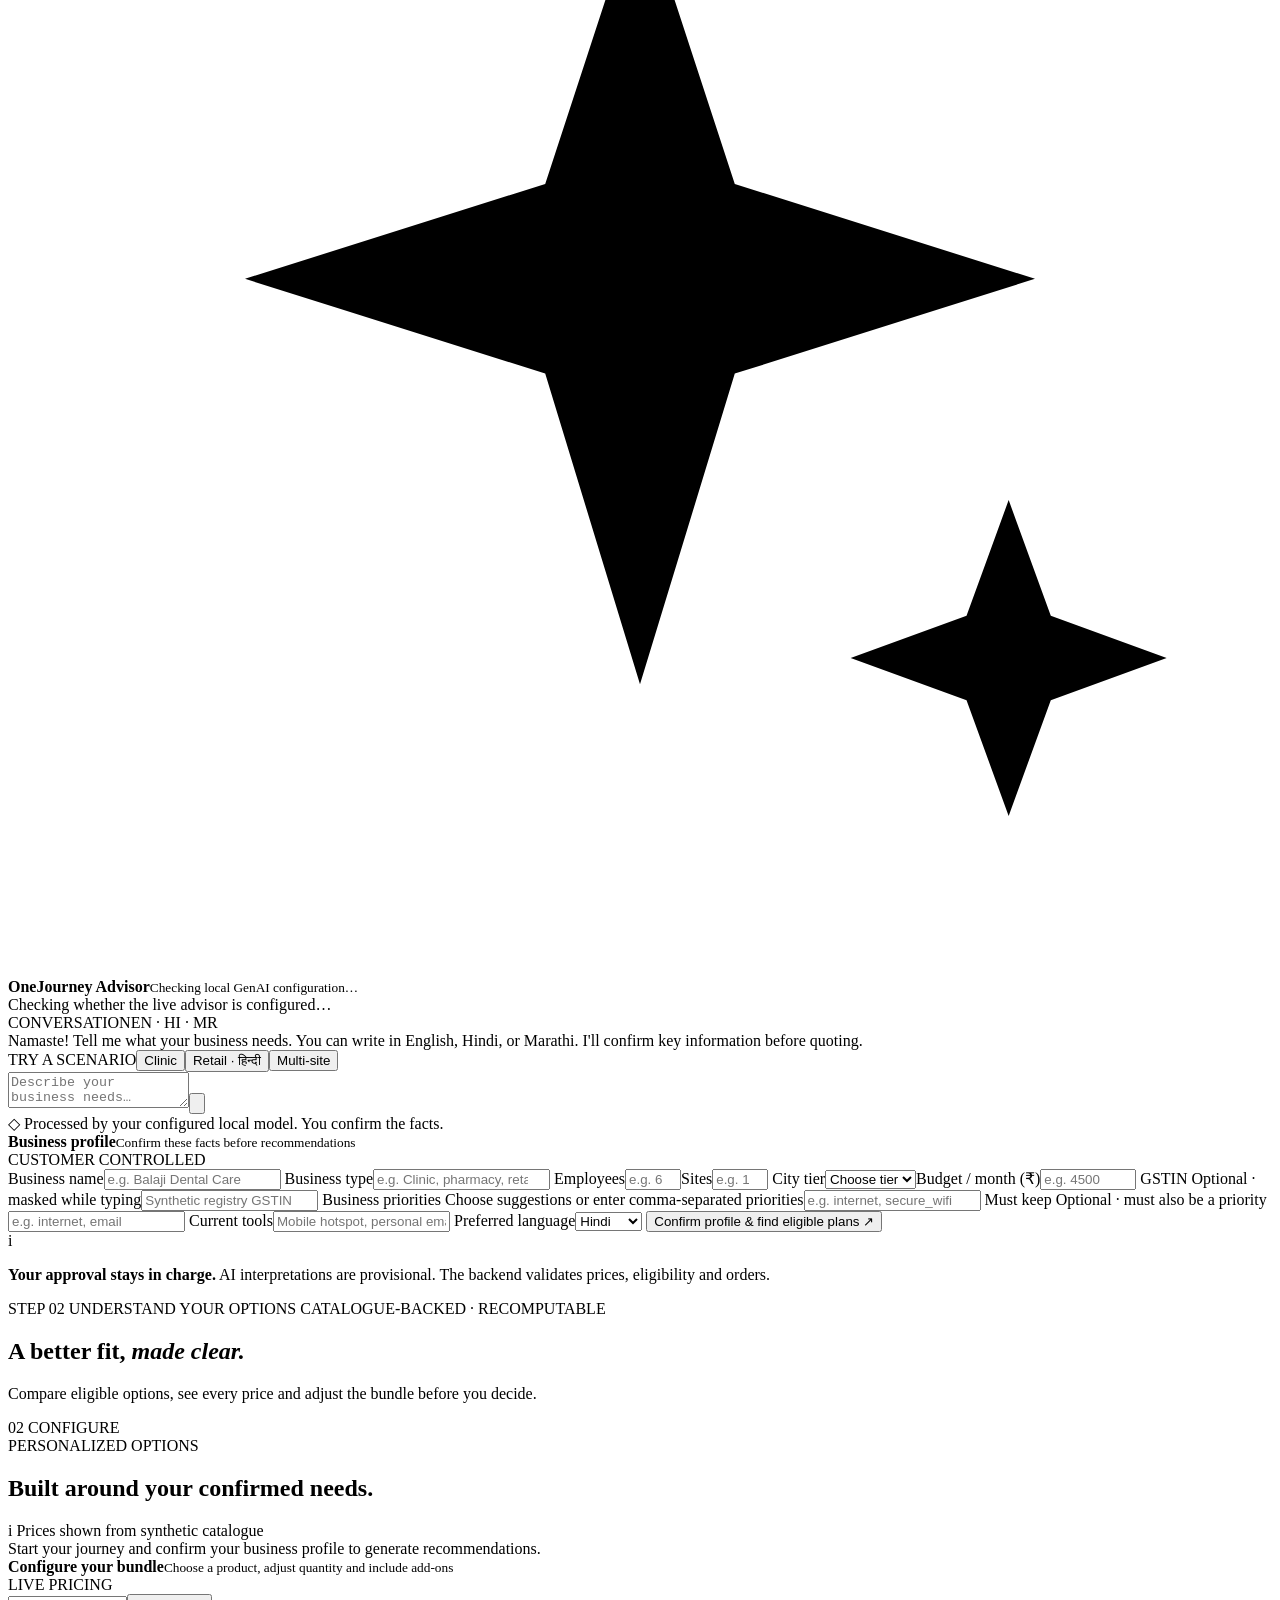
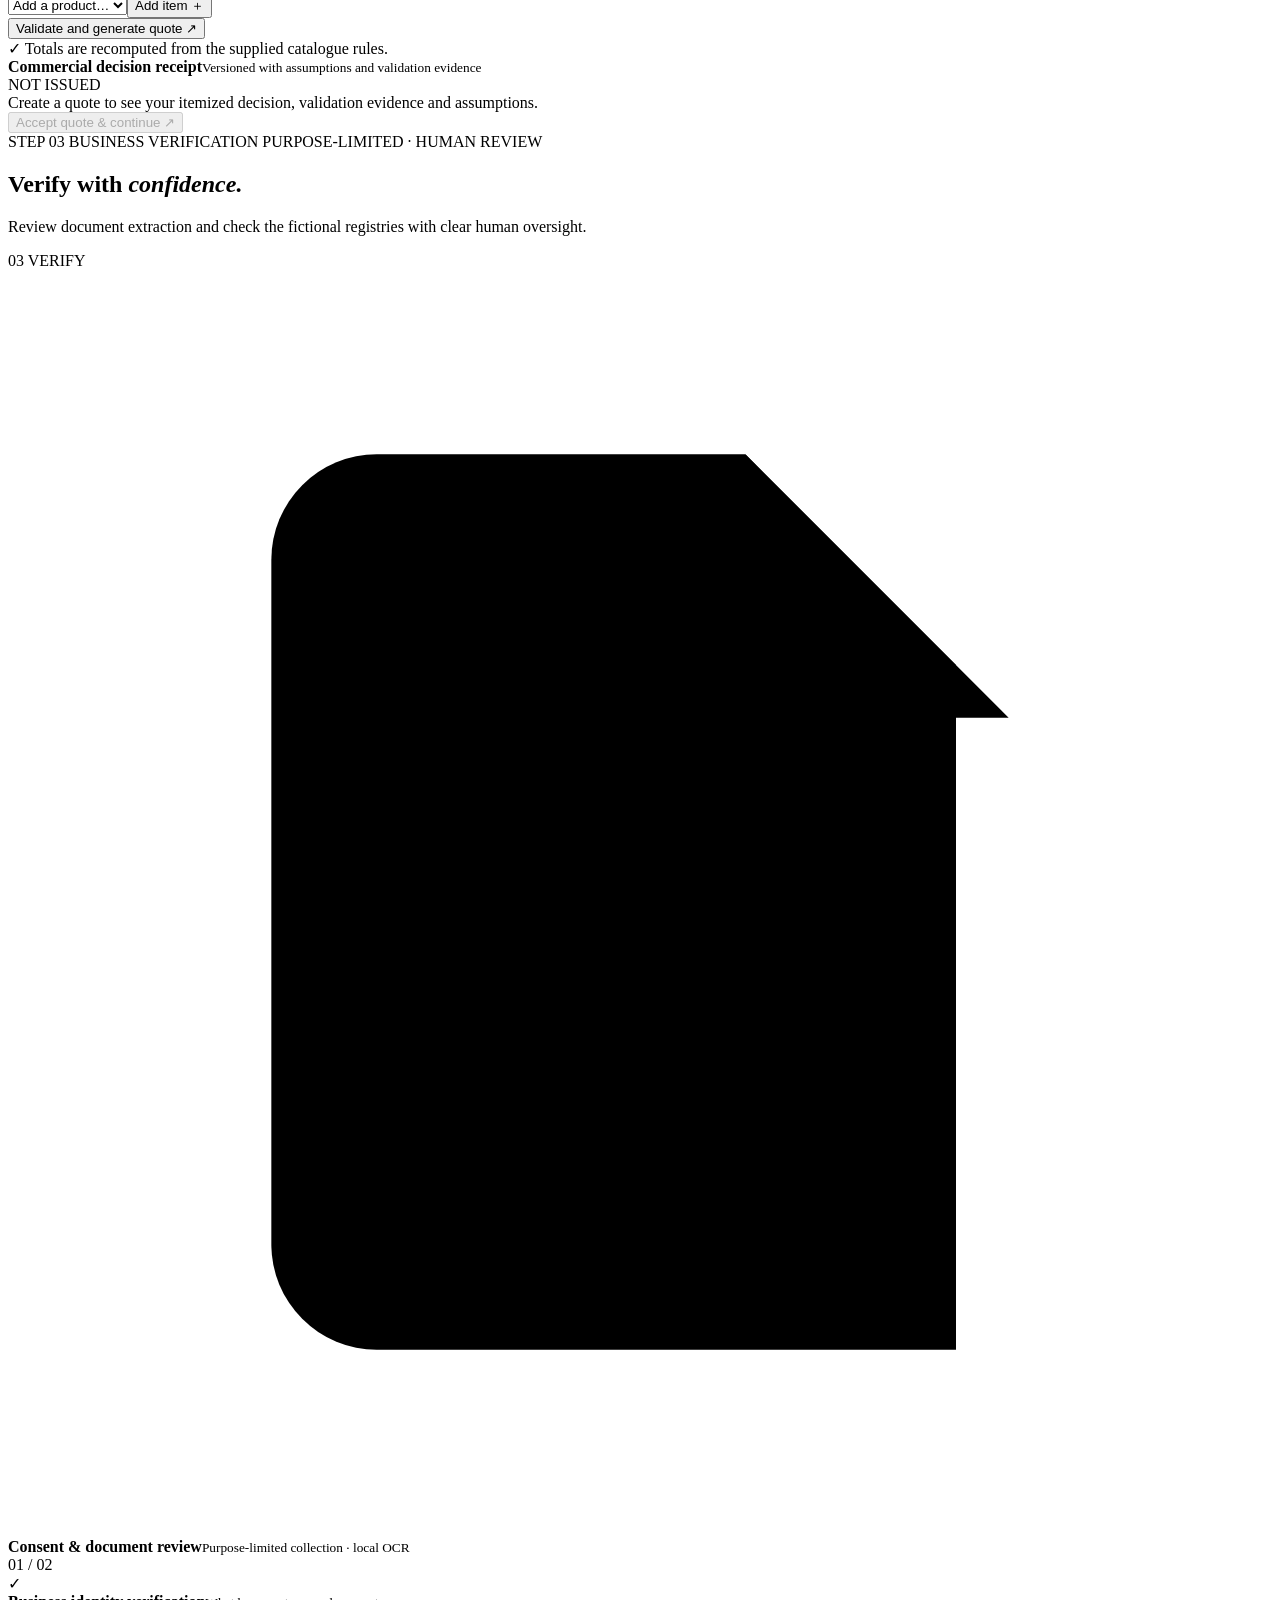
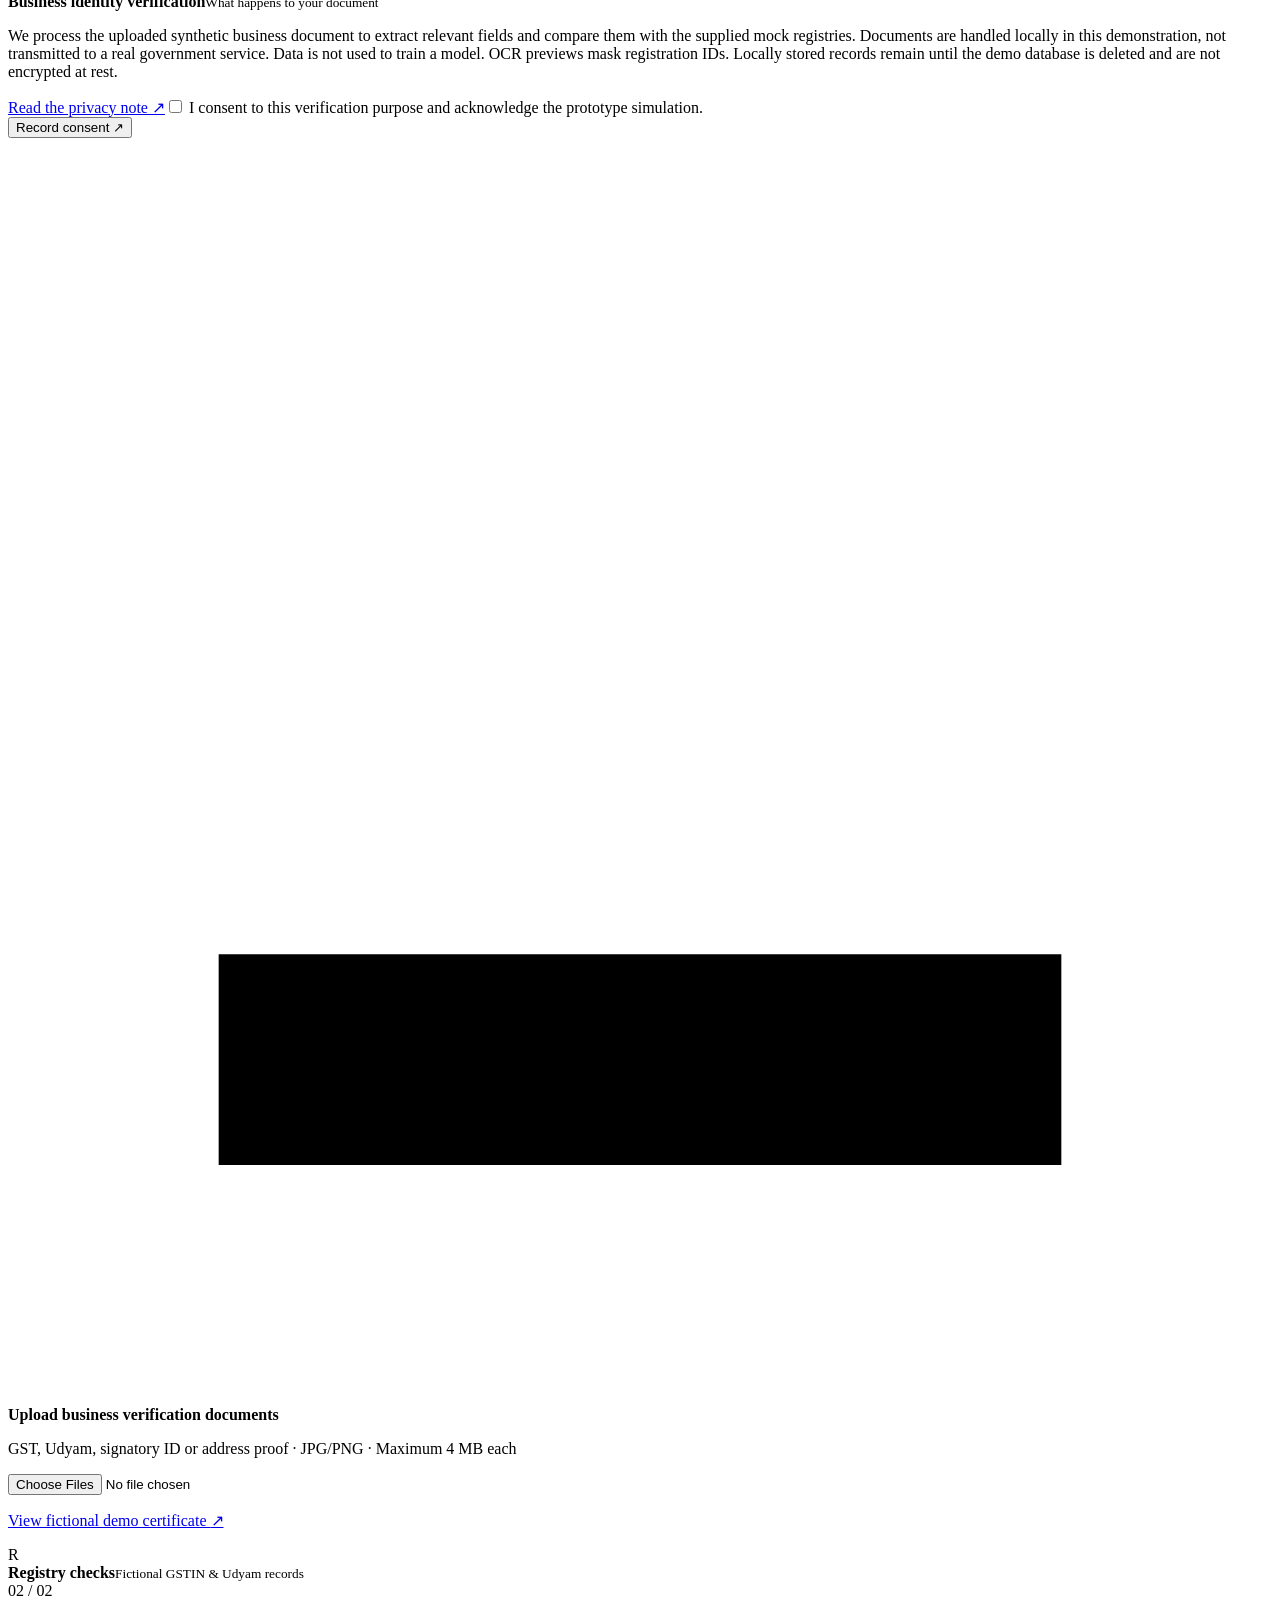
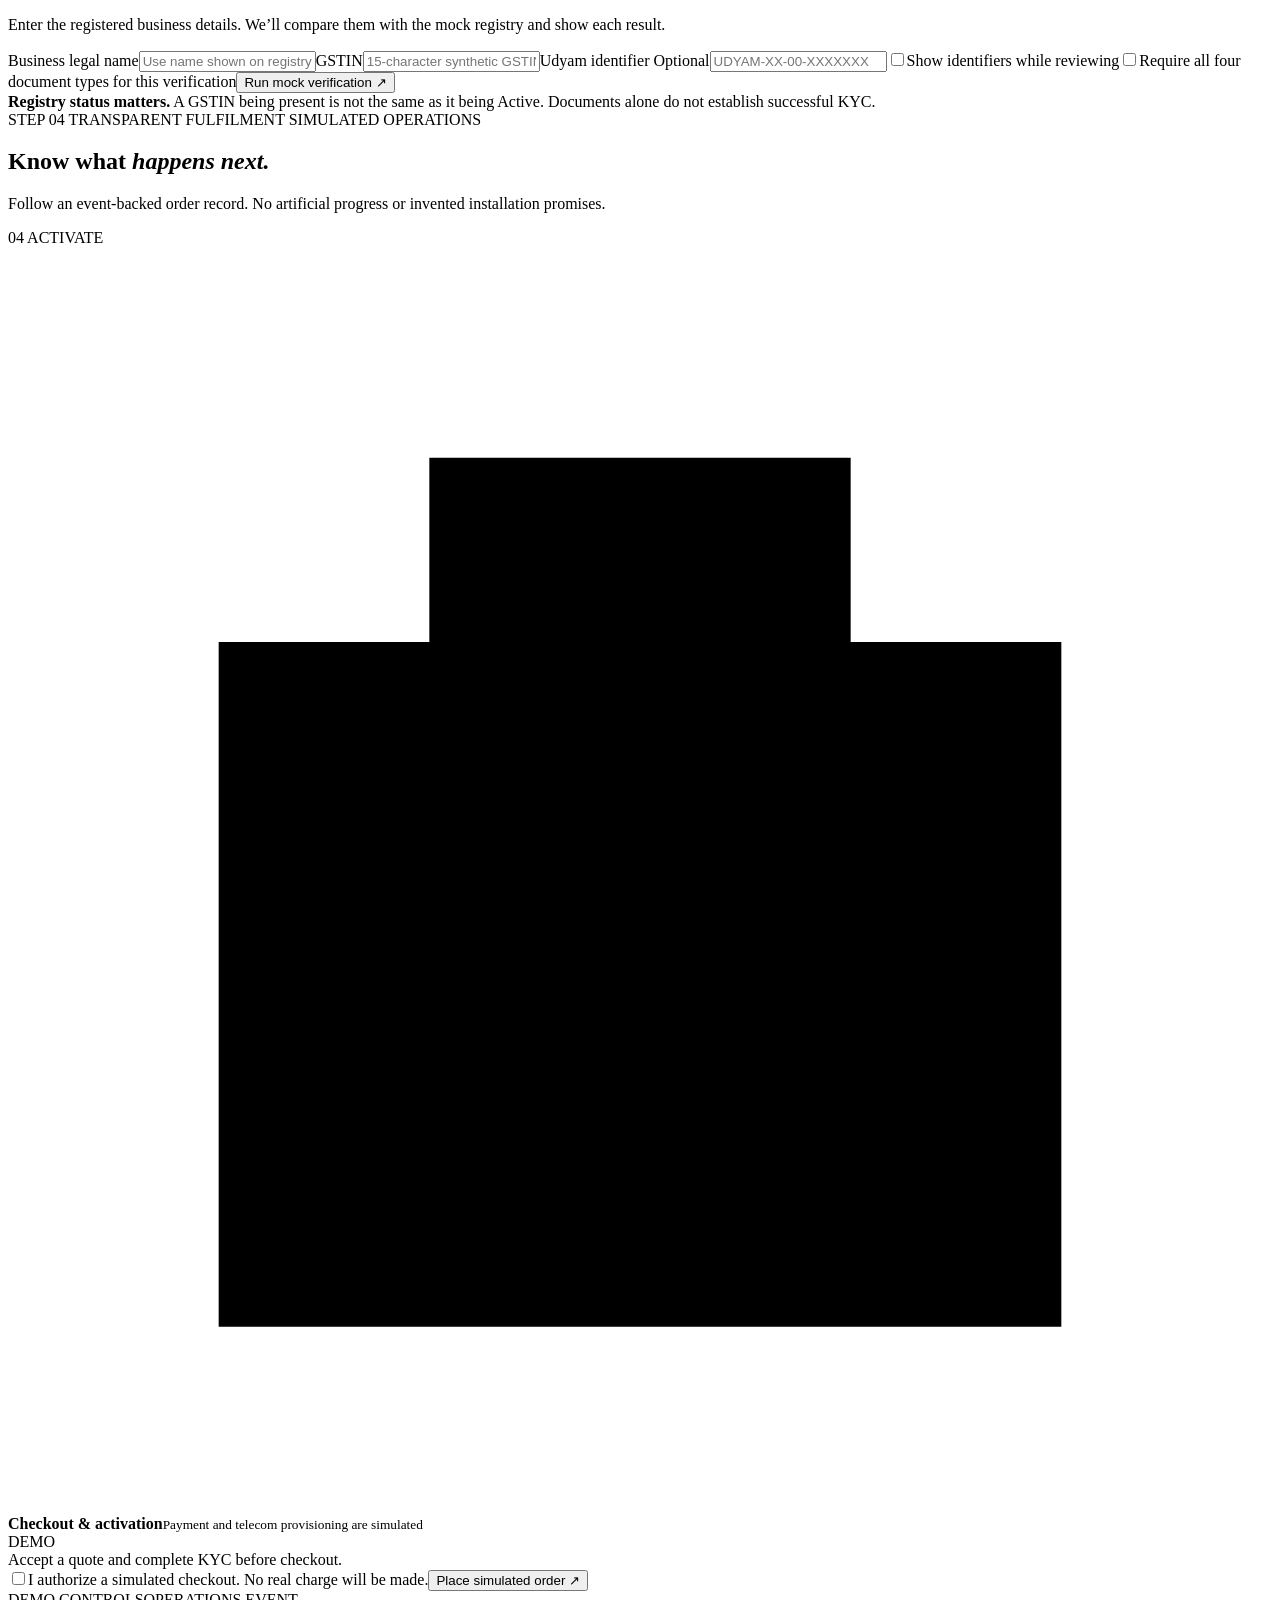
==== commit 8bca5e87: "Add Airtel SYNC animated network background" ====
--- a/app/static/index.html
+++ b/app/static/index.html
@@ -17,6 +17,7 @@
   <link rel="stylesheet" href="/static/style.css">
 </head>
 <body>
+  <canvas id="sync-background" aria-hidden="true"></canvas>
   <div class="shell">
     <aside class="sidebar" aria-label="Main navigation">
       <a class="brand" href="#overview" aria-label="OneJourney home">
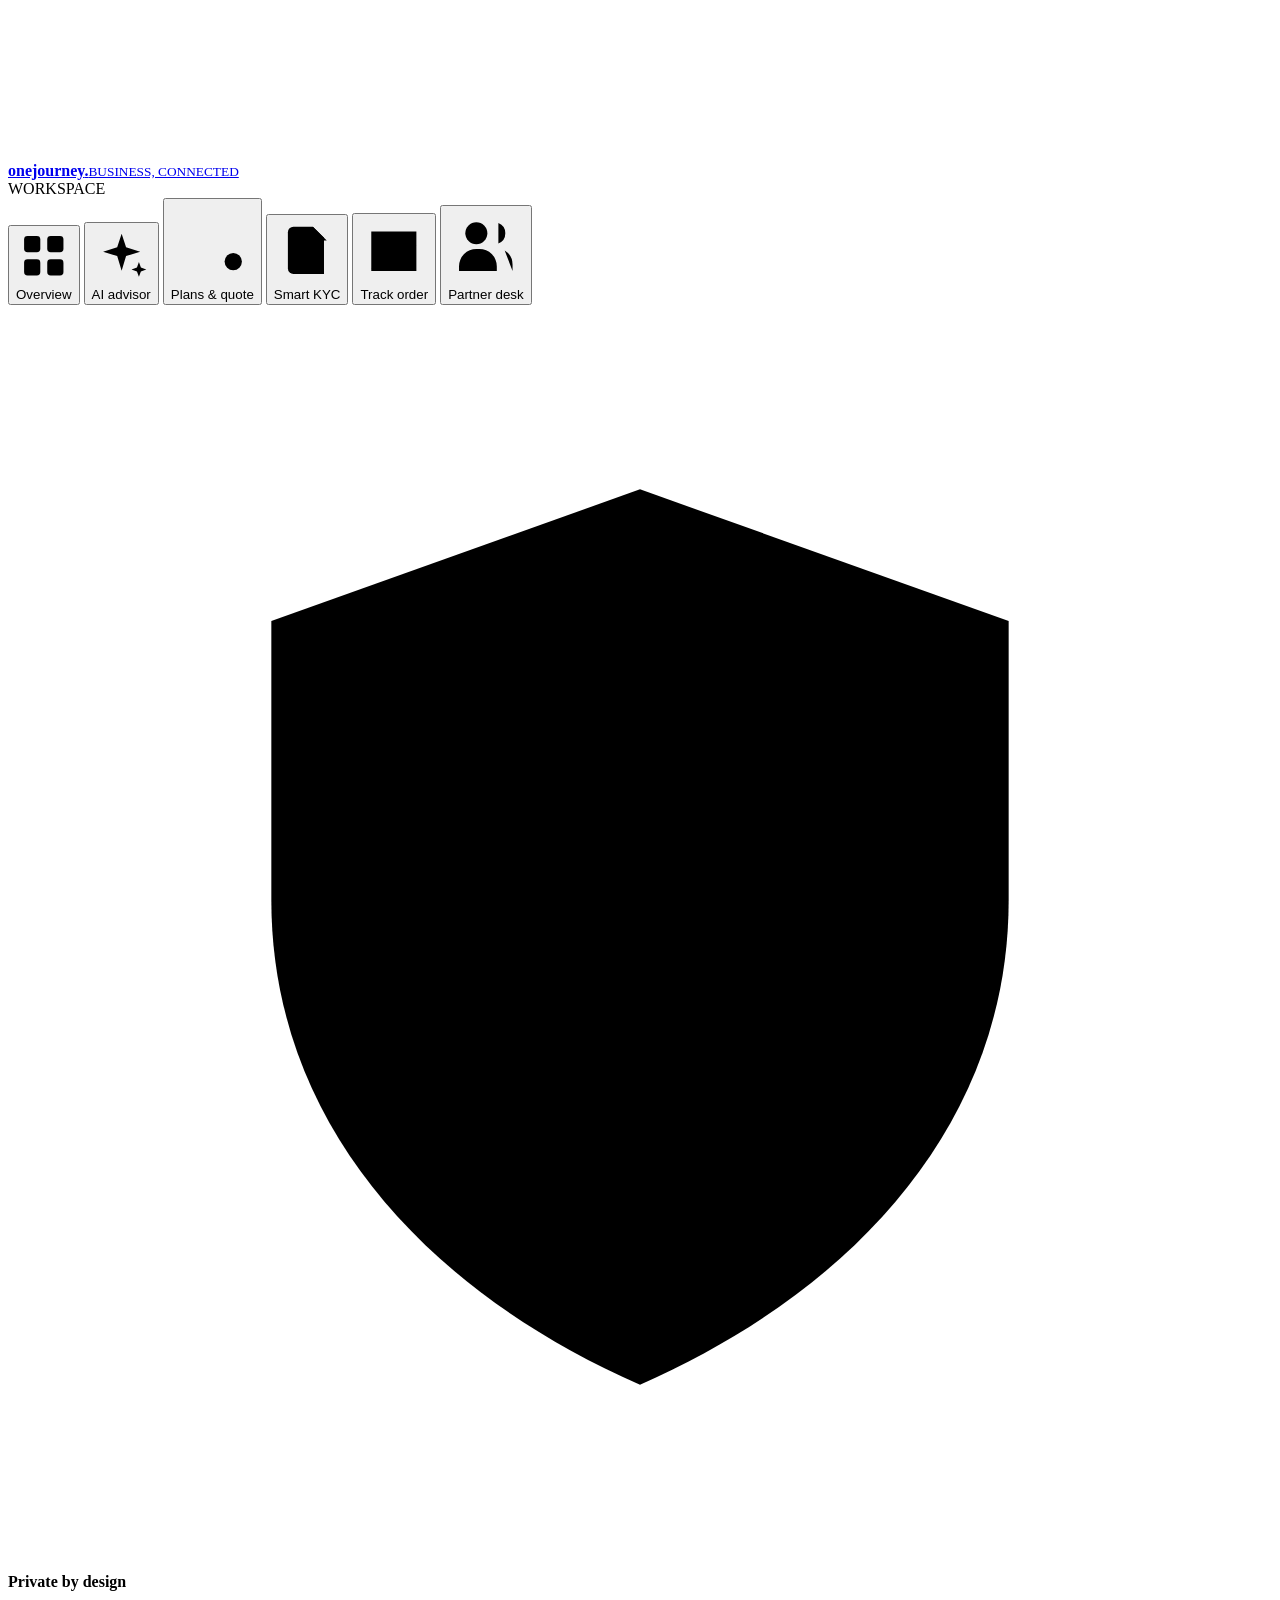
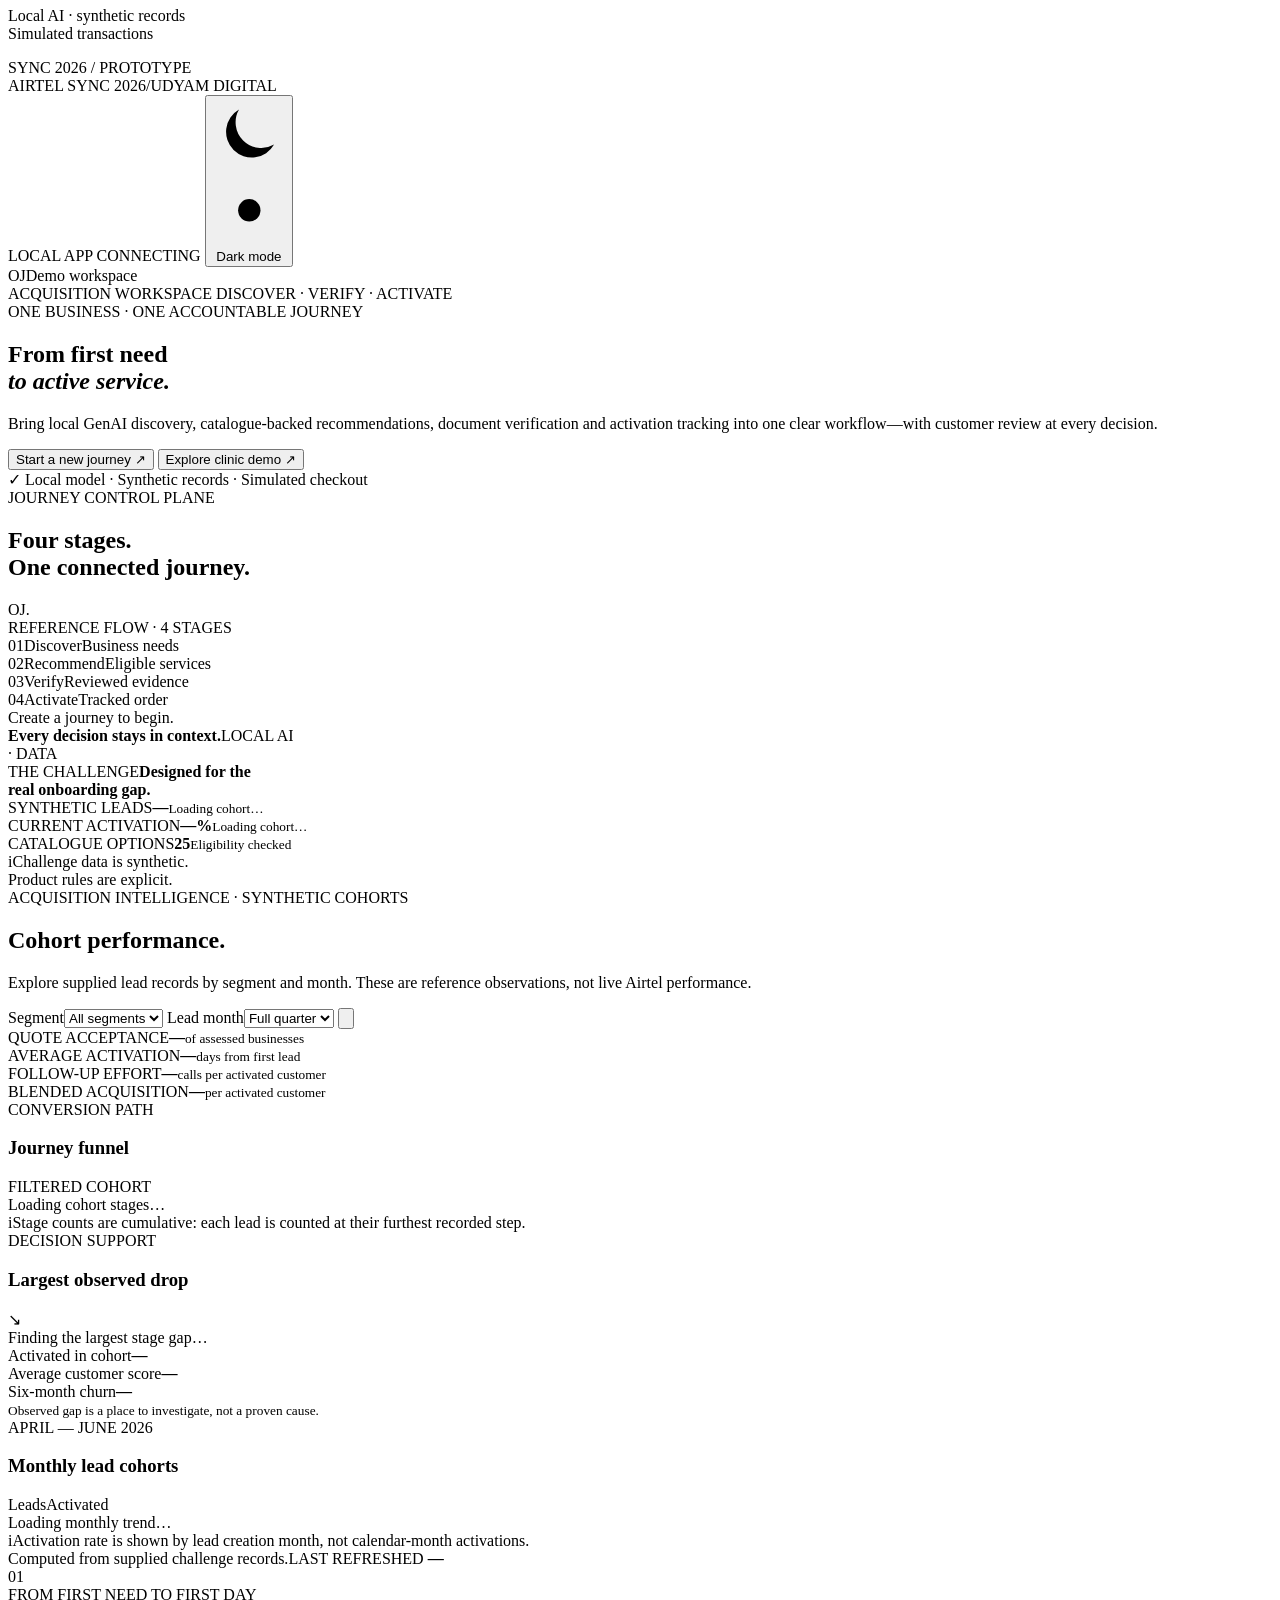
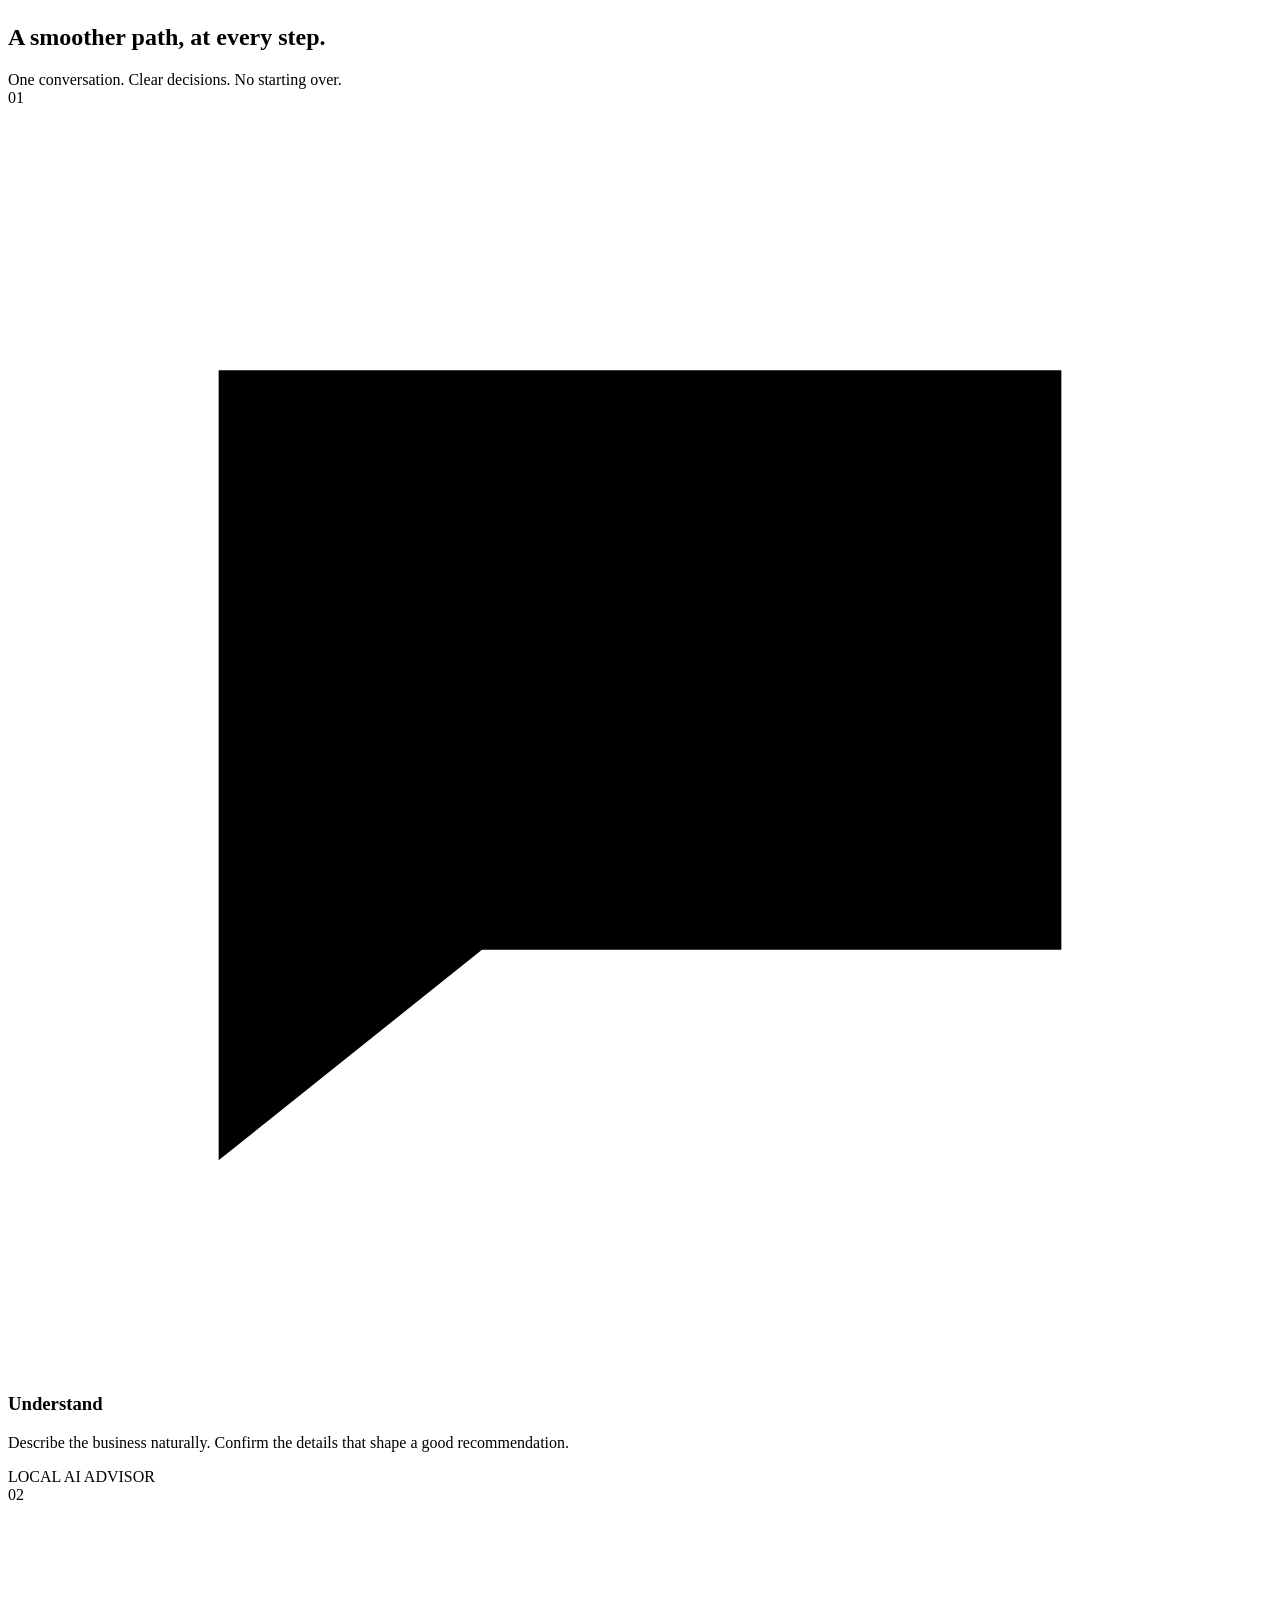
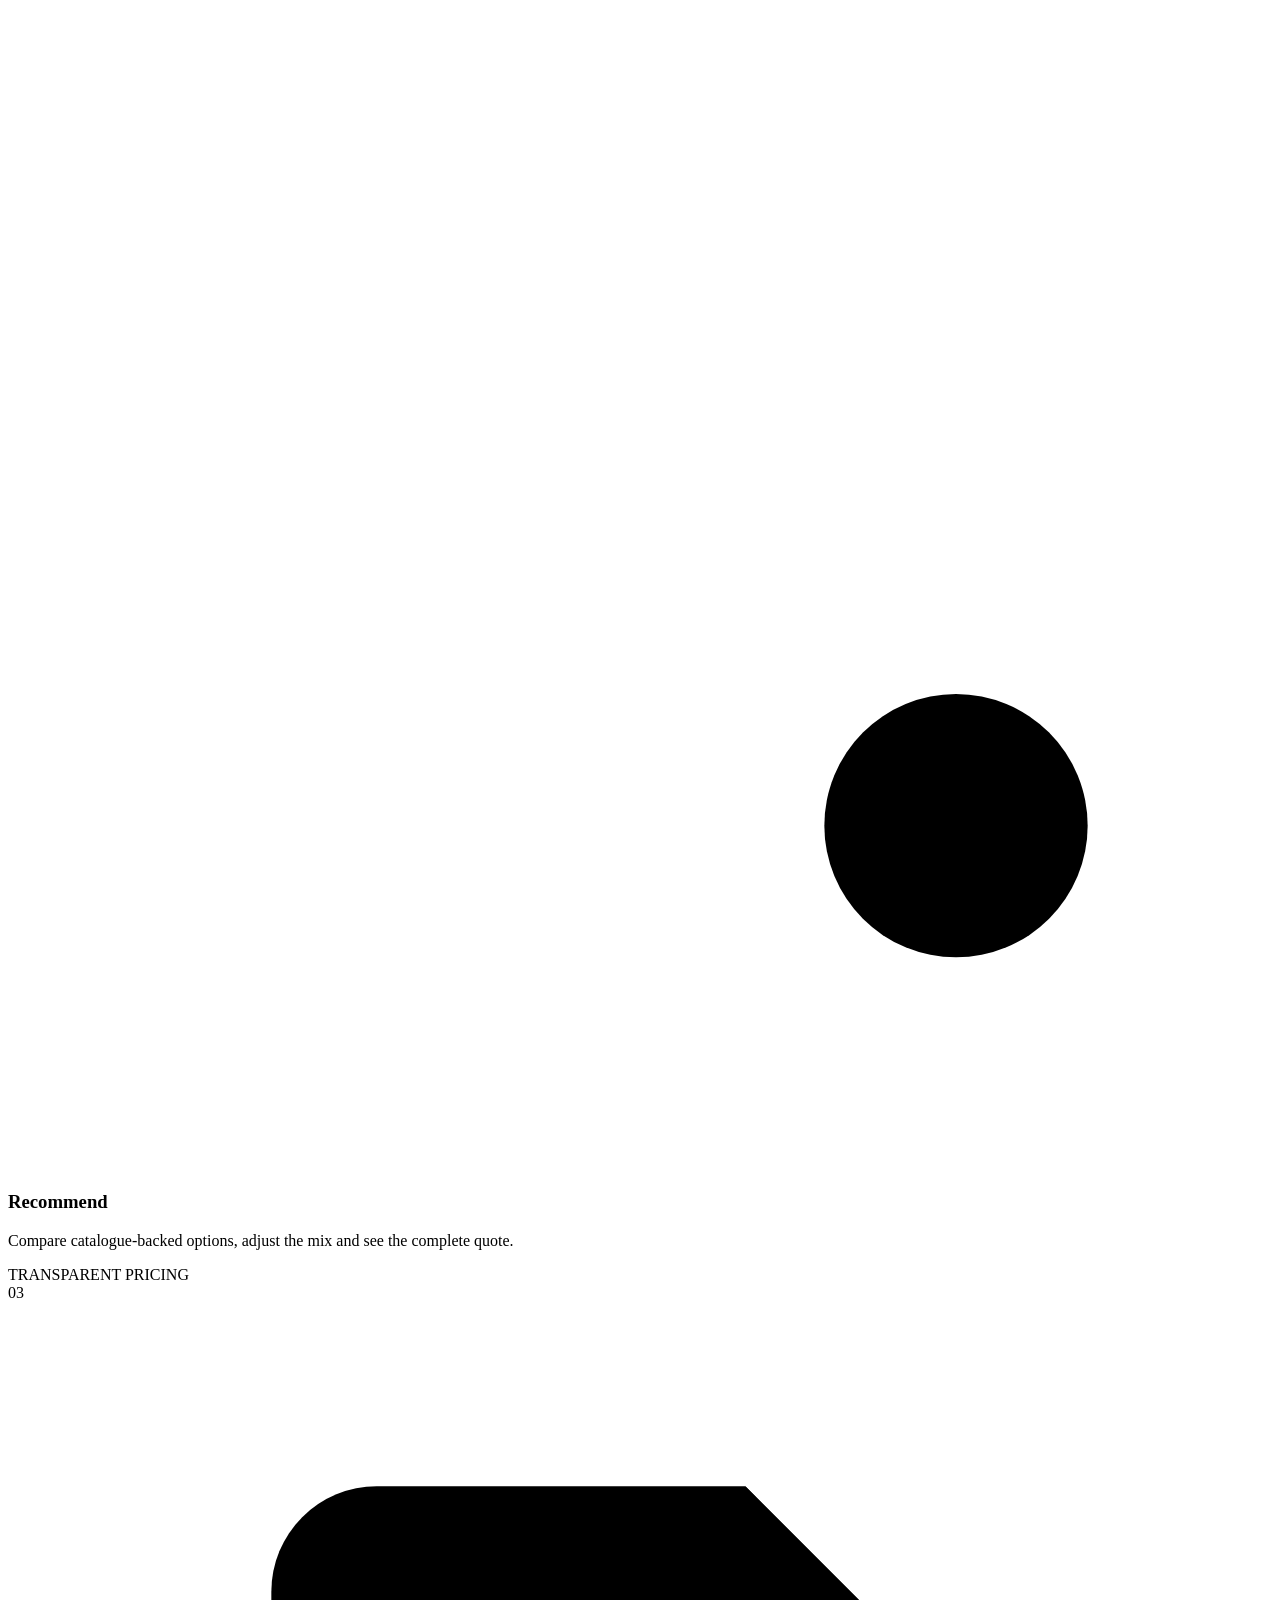
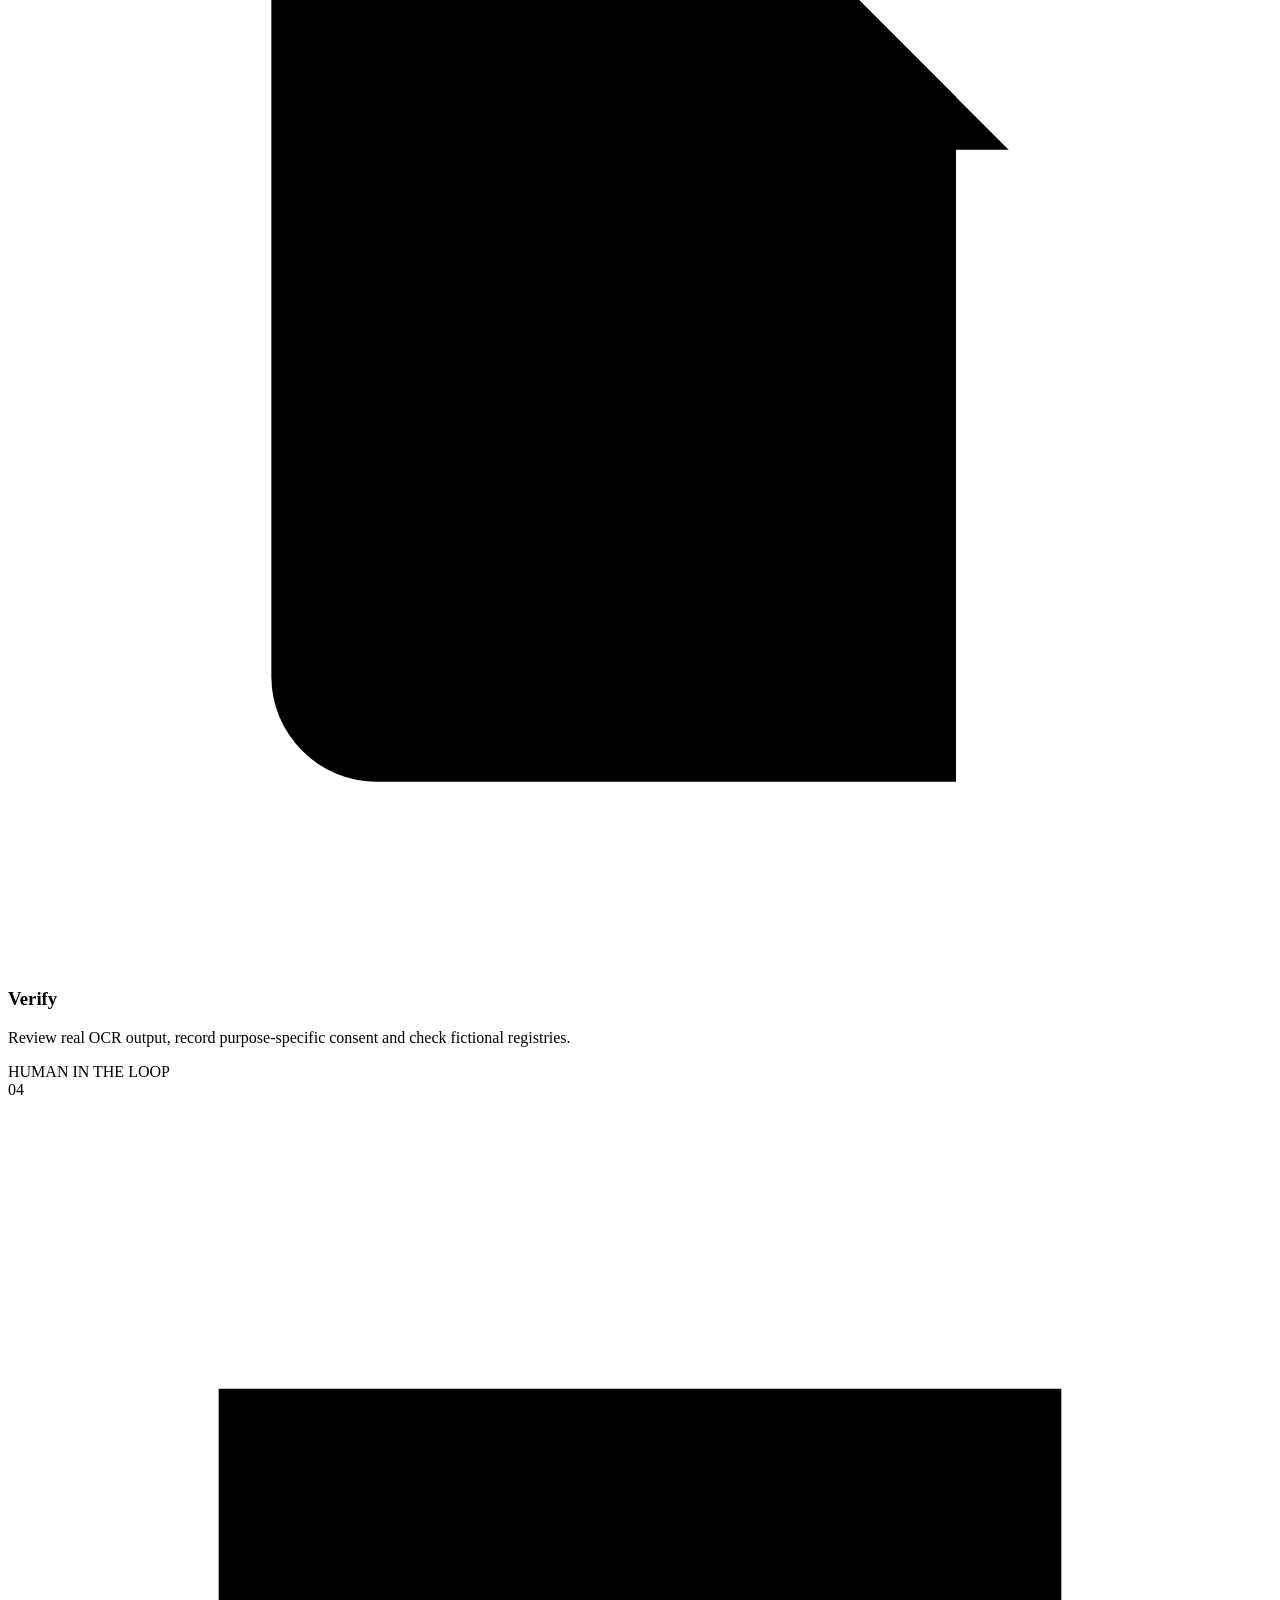
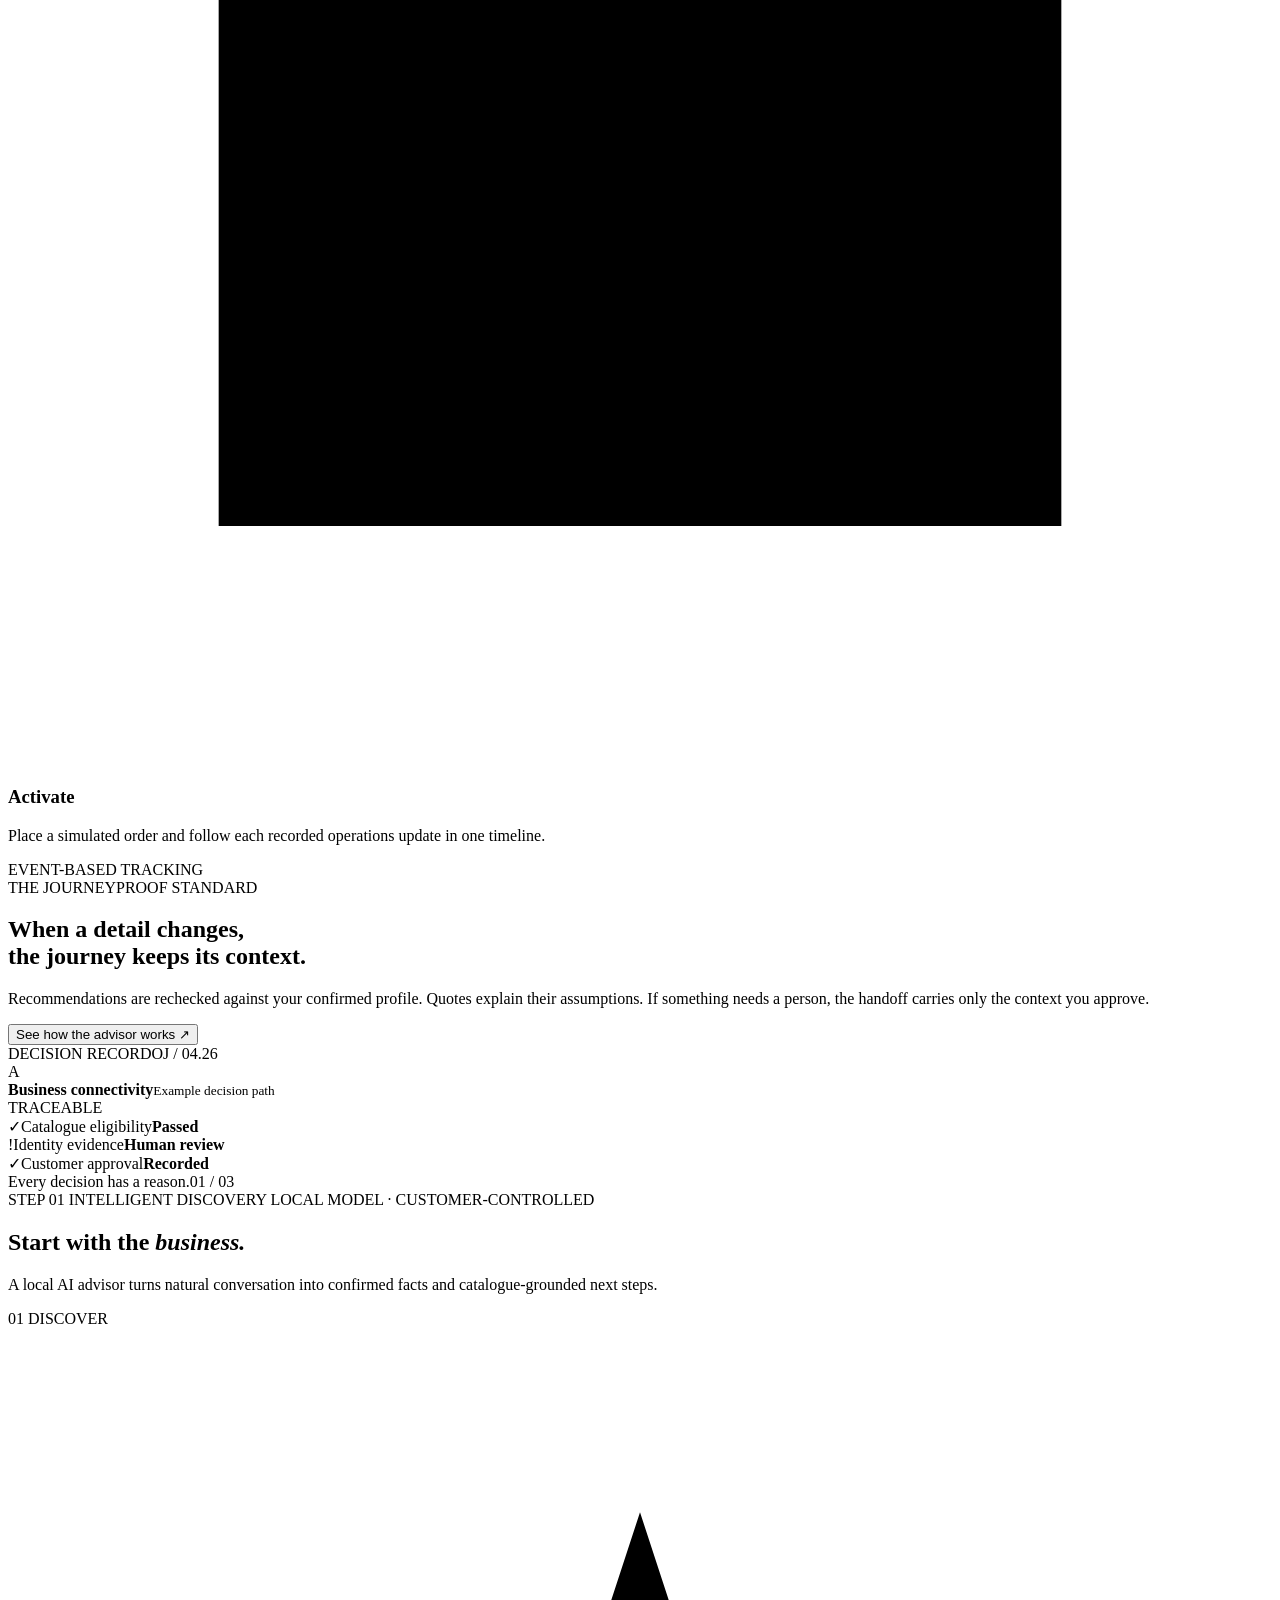
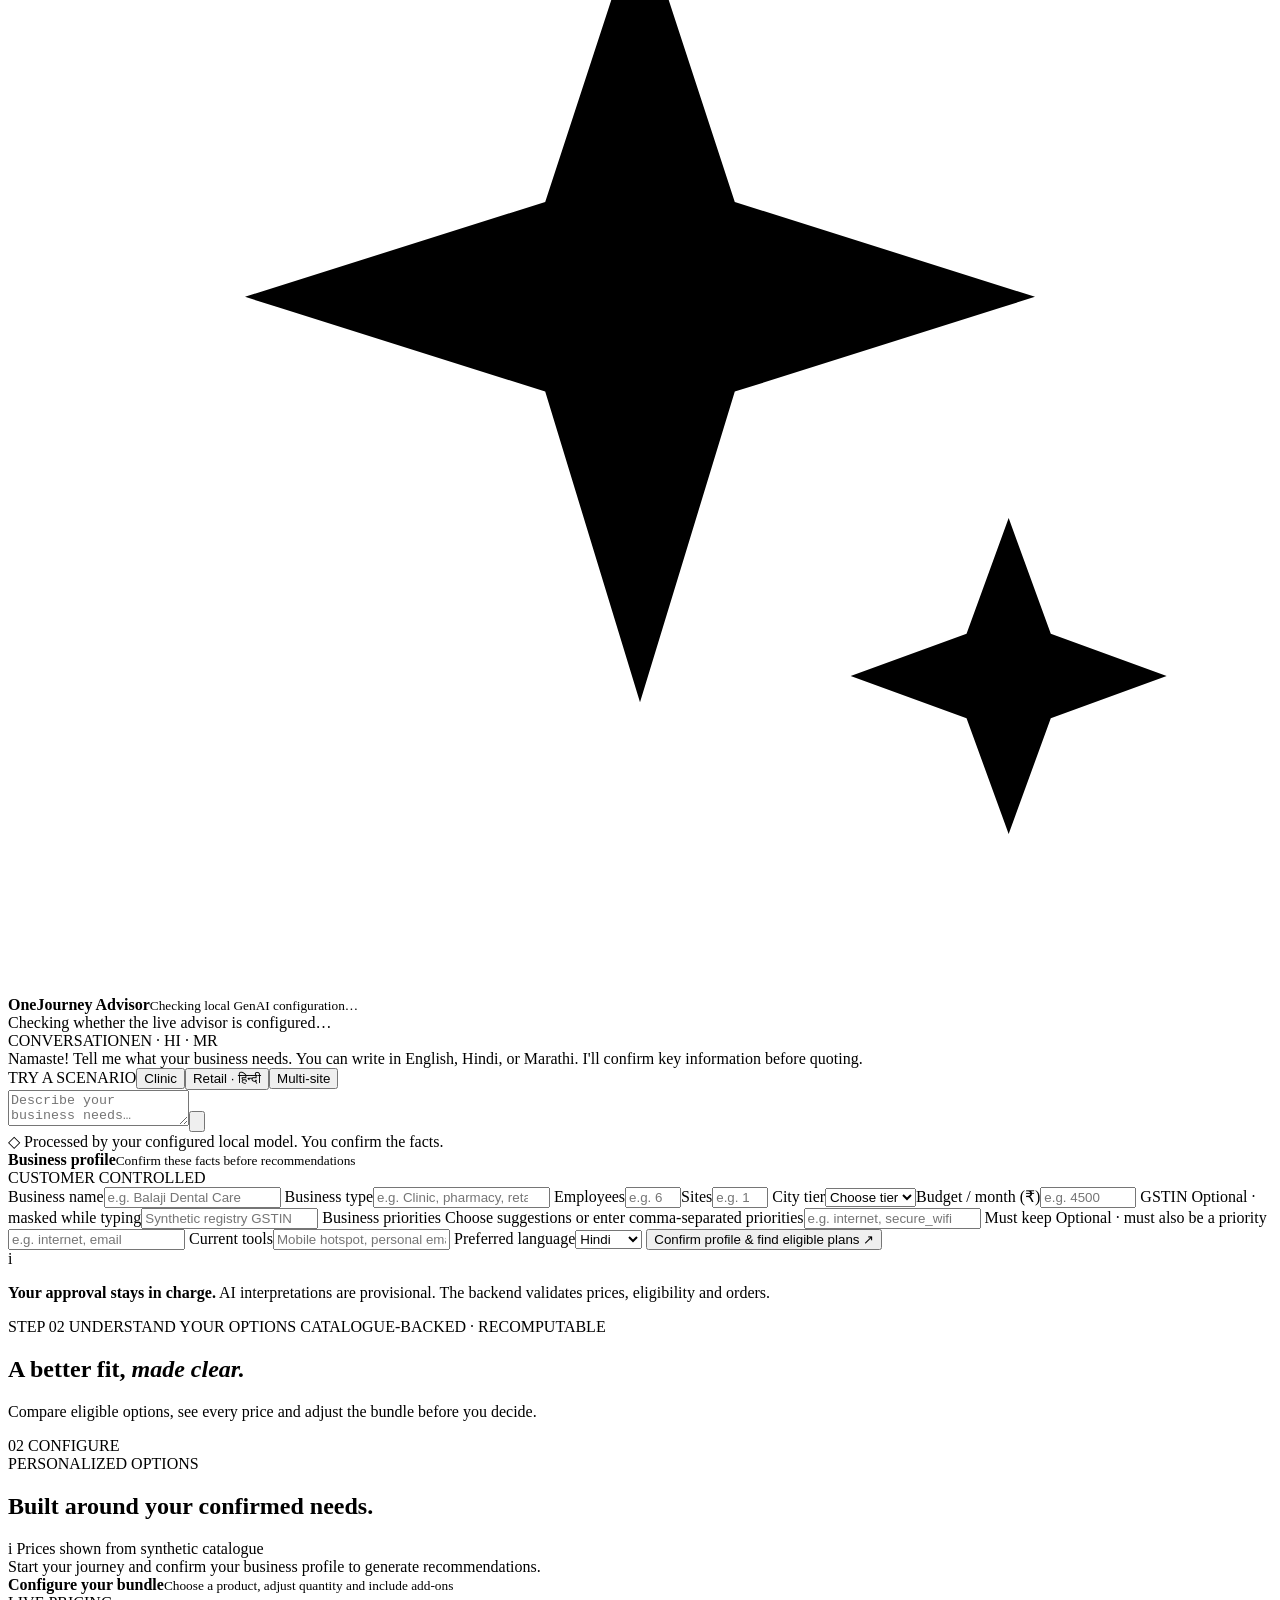
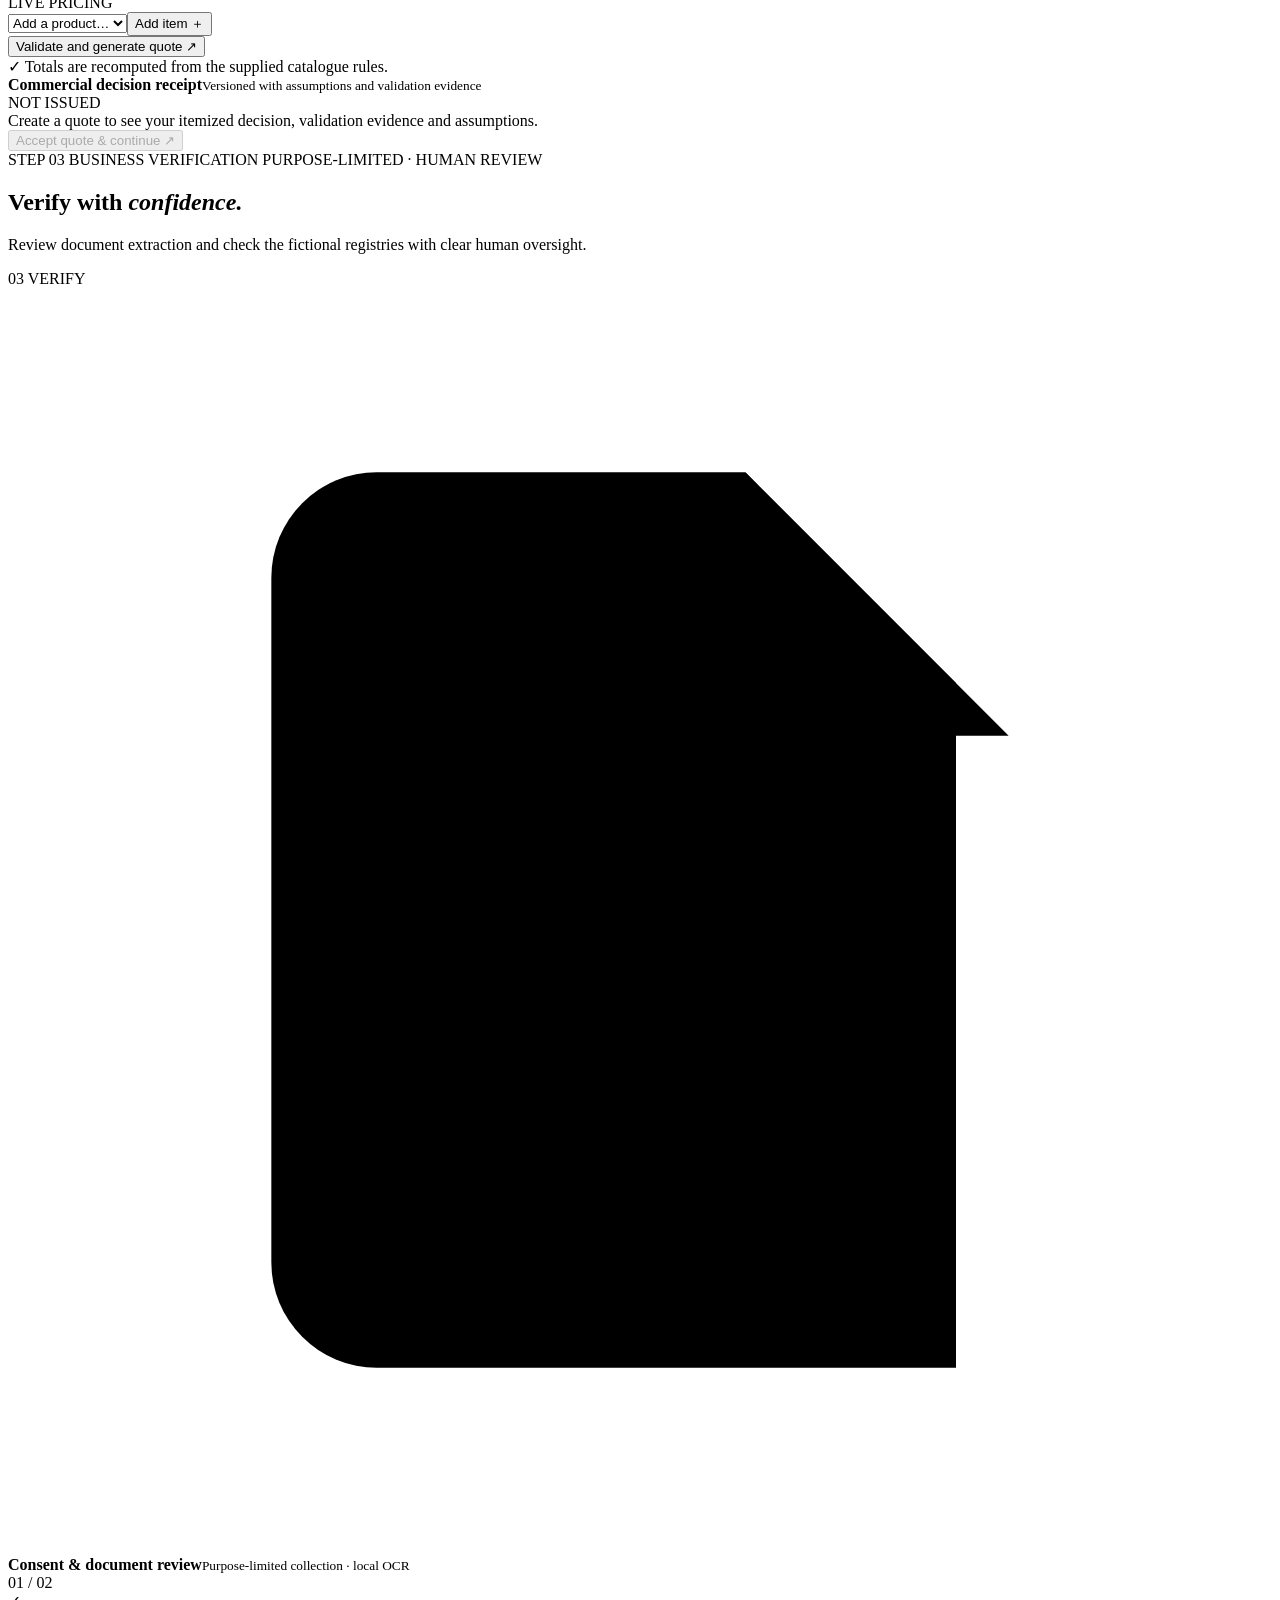
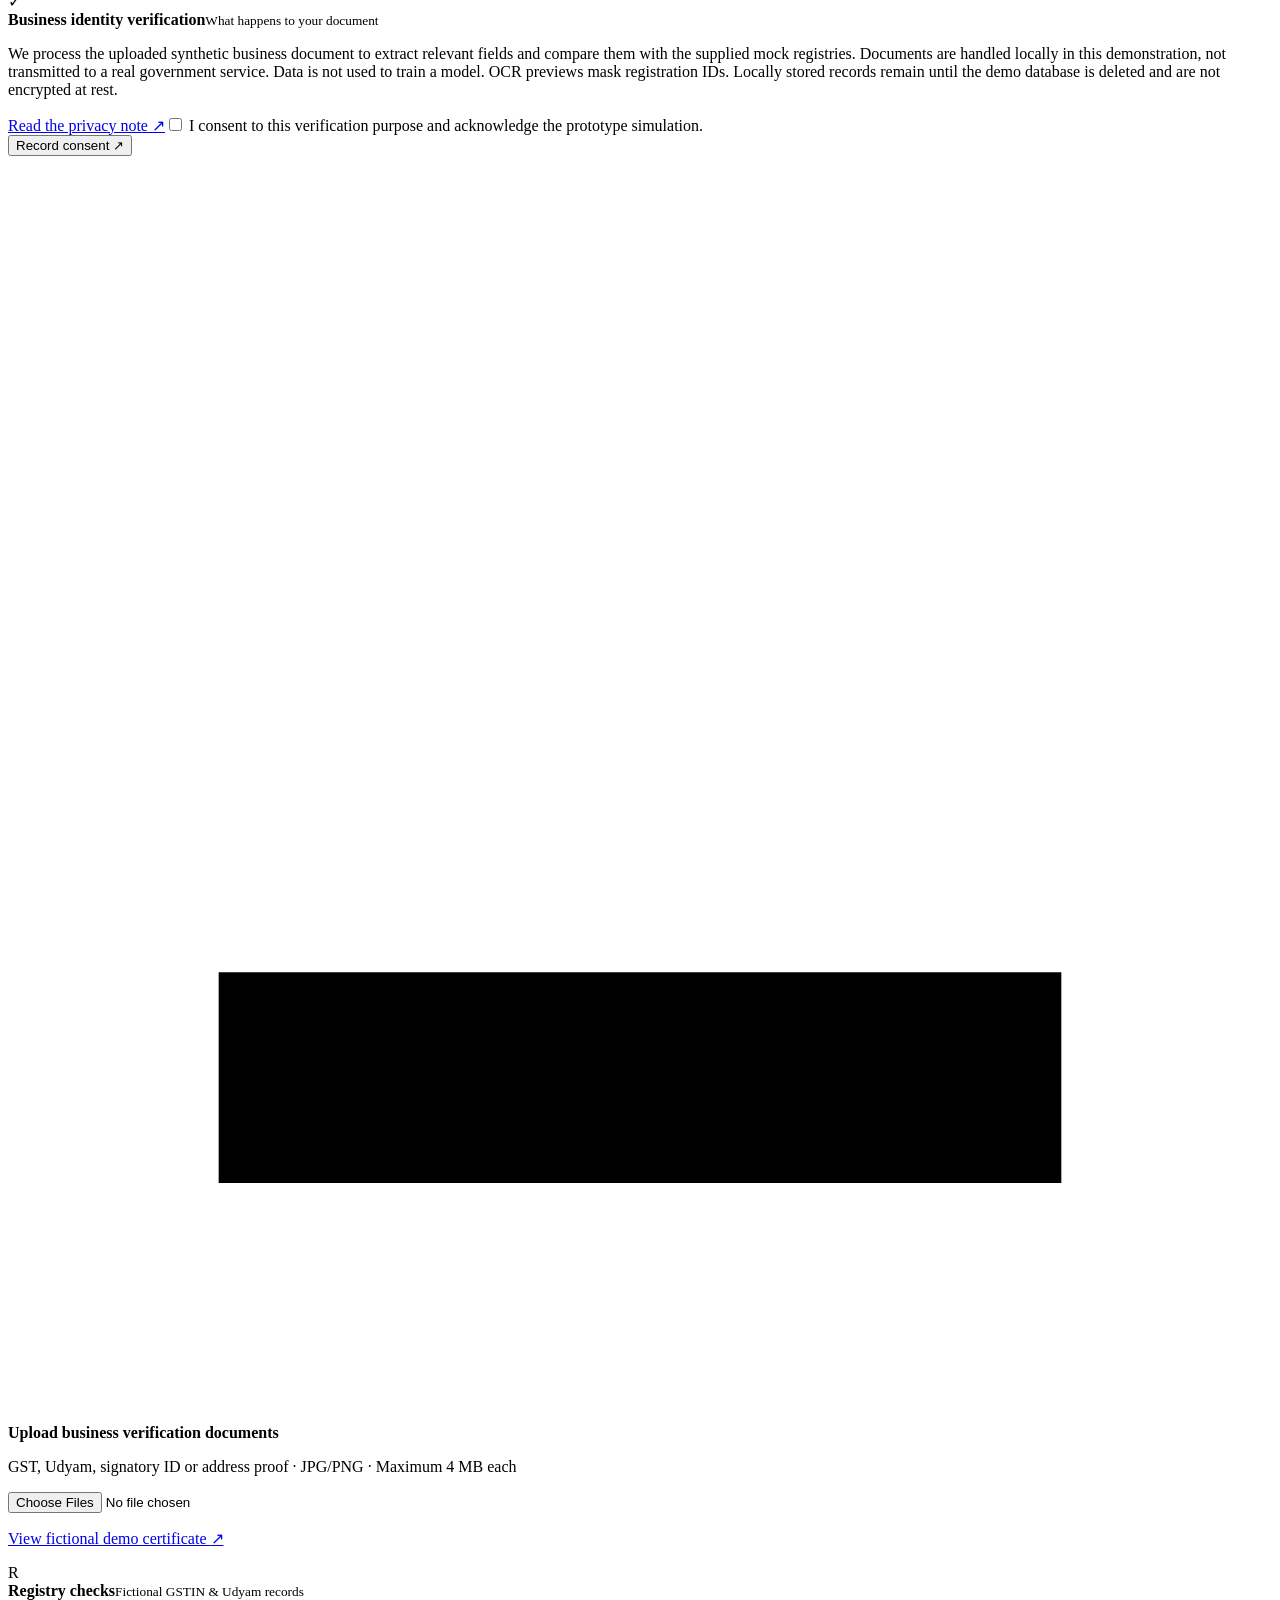
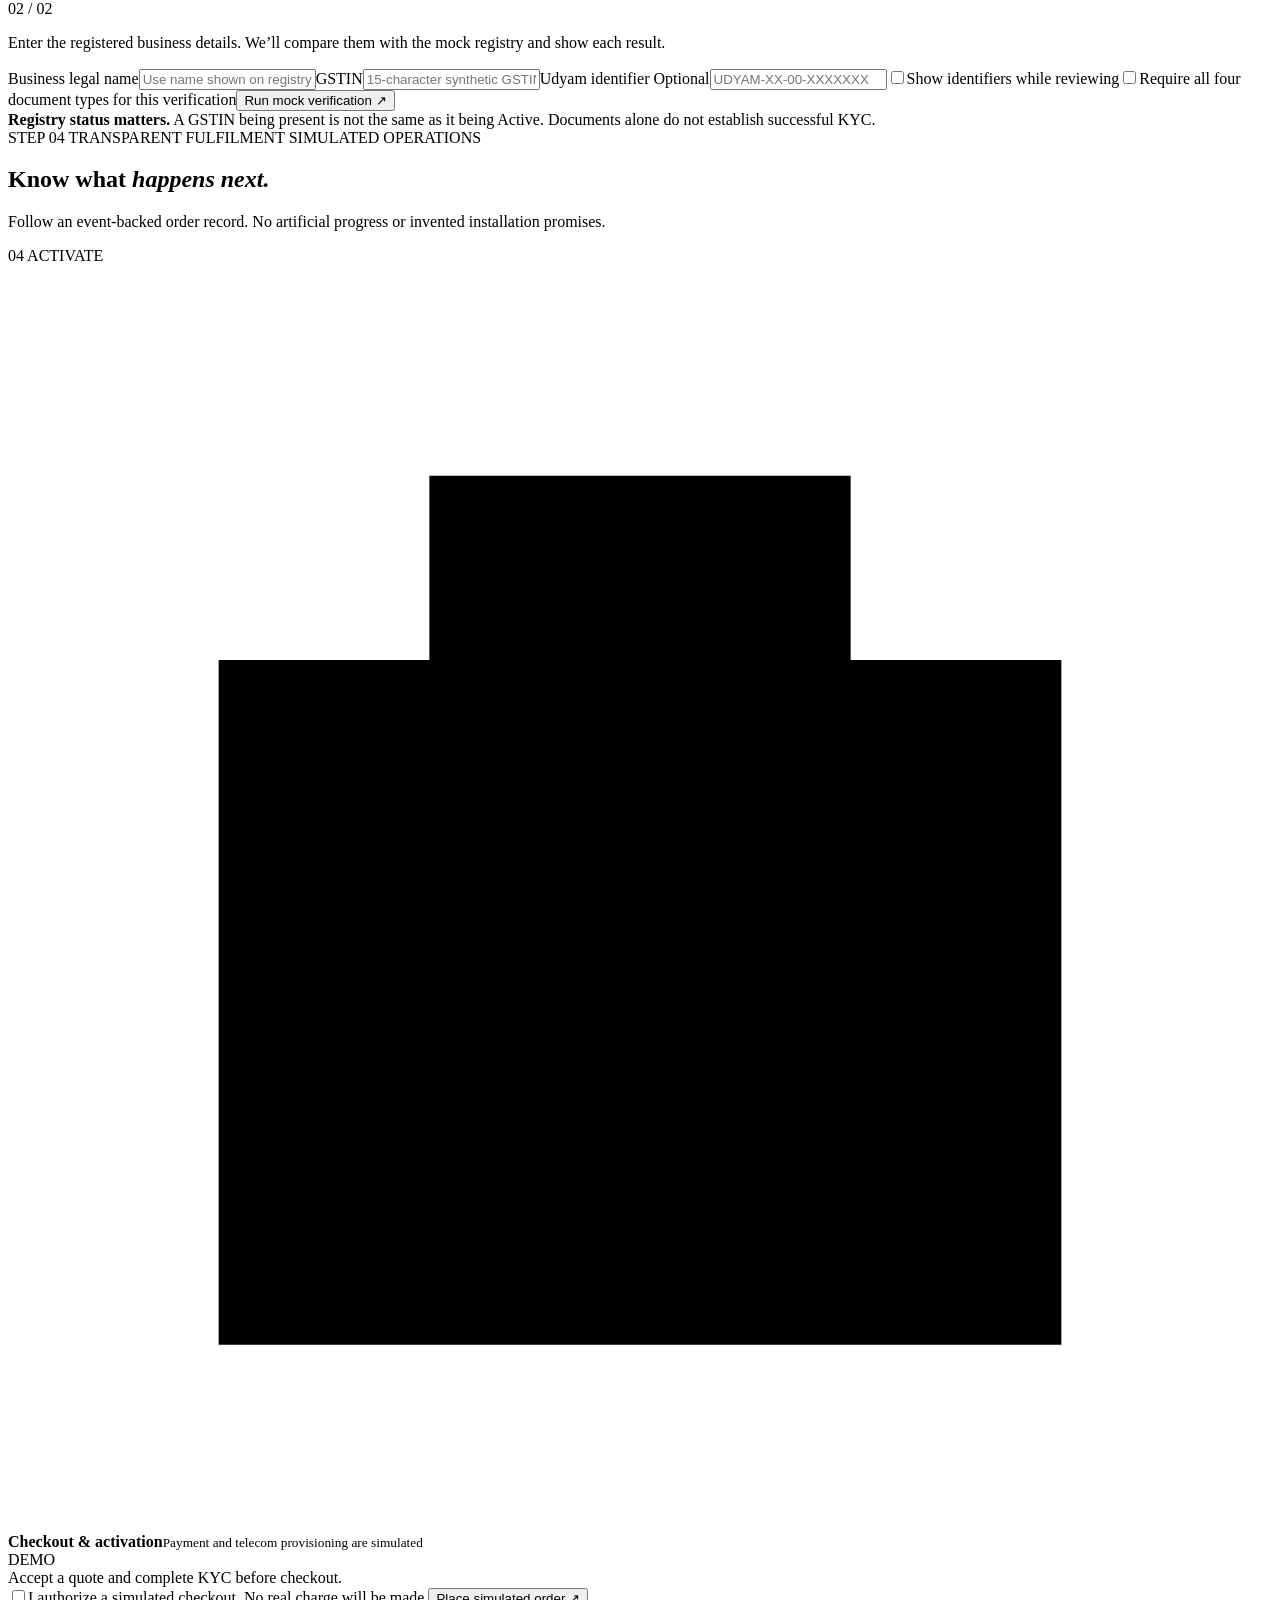
==== commit a47a8d1a: "Refine OneJourney operations workspace UI" ====
--- a/app/static/index.html
+++ b/app/static/index.html
@@ -65,29 +65,30 @@
         <div id="toast" aria-live="polite" role="status"></div>
 
         <section id="view-overview" class="view active" aria-labelledby="overview-title">
-          <div class="overview-kicker"><span class="kicker-line"></span> A CONTINUOUS DIGITAL BUSINESS JOURNEY <span class="kicker-meta">01 — 04</span></div>
+          <div class="overview-kicker"><span class="kicker-line"></span> ACQUISITION WORKSPACE <span class="kicker-meta">DISCOVER · VERIFY · ACTIVATE</span></div>
           <div class="overview-hero">
             <div class="hero-copy">
-              <div class="hero-label"><span class="pulse-mark"></span> BUSINESS ONBOARDING, REIMAGINED</div>
-              <h1 id="overview-title">A better start<br><em>for every business.</em></h1>
-              <p class="lead">From the first need to an active service, give every small business one clear path—with useful AI, transparent decisions and a human hand when it matters.</p>
+              <div class="hero-label"><span class="pulse-mark"></span> ONE BUSINESS · ONE ACCOUNTABLE JOURNEY</div>
+              <h1 id="overview-title">From first need<br><em>to active service.</em></h1>
+              <p class="lead">Bring local GenAI discovery, catalogue-backed recommendations, document verification and activation tracking into one clear workflow—with customer review at every decision.</p>
               <div class="hero-ctas">
                 <button id="start" class="btn primary">Start a new journey <span class="btn-arrow" aria-hidden="true">↗</span></button>
                 <button id="demo" class="btn quiet">Explore clinic demo <span class="btn-arrow" aria-hidden="true">↗</span></button>
               </div>
-              <div class="hero-assurance"><span class="assurance-check">✓</span> No real charges <span class="assurance-sep">·</span> Local GenAI <span class="assurance-sep">·</span> Your progress, preserved</div>
-            </div>
-
-            <aside class="journey-card" aria-label="Journey workflow preview">
-              <div class="journey-card-head"><div><span class="card-overline">ONE CONNECTED FLOW</span><h2>Every step,<br>in context.</h2></div><span class="journey-stamp">OJ<span>.</span></span></div>
+              <div class="hero-assurance"><span class="assurance-check">✓</span> Local model <span class="assurance-sep">·</span> Synthetic records <span class="assurance-sep">·</span> Simulated checkout</div>
+            </div>
+
+            <aside class="journey-card" id="journey-card" aria-label="Journey control panel">
+              <div class="journey-card-head"><div><span class="card-overline">JOURNEY CONTROL PLANE</span><h2 id="journey-card-title">Four stages.<br>One connected journey.</h2></div><span class="journey-stamp">OJ<span>.</span></span></div>
+              <div class="journey-card-state" id="journey-card-state" aria-live="polite"><i></i> REFERENCE FLOW · 4 STAGES</div>
               <div class="journey-flow">
                 <div class="flow-line" aria-hidden="true"></div>
-                <div class="flow-step"><span class="flow-index">01</span><span class="flow-point"><i></i></span><span class="flow-name">Understand</span><span class="flow-detail">Business needs</span></div>
-                <div class="flow-step"><span class="flow-index">02</span><span class="flow-point"><i></i></span><span class="flow-name">Recommend</span><span class="flow-detail">Eligible services</span></div>
-                <div class="flow-step"><span class="flow-index">03</span><span class="flow-point"><i></i></span><span class="flow-name">Verify</span><span class="flow-detail">Human-reviewed</span></div>
-                <div class="flow-step"><span class="flow-index">04</span><span class="flow-point"><i></i></span><span class="flow-name">Activate</span><span class="flow-detail">Events you can track</span></div>
+                <div class="flow-step" data-journey-step="0"><span class="flow-index">01</span><span class="flow-point"><i></i></span><span class="flow-name">Discover</span><span class="flow-detail">Business needs</span></div>
+                <div class="flow-step" data-journey-step="1"><span class="flow-index">02</span><span class="flow-point"><i></i></span><span class="flow-name">Recommend</span><span class="flow-detail">Eligible services</span></div>
+                <div class="flow-step" data-journey-step="2"><span class="flow-index">03</span><span class="flow-point"><i></i></span><span class="flow-name">Verify</span><span class="flow-detail">Reviewed evidence</span></div>
+                <div class="flow-step" data-journey-step="3"><span class="flow-index">04</span><span class="flow-point"><i></i></span><span class="flow-name">Activate</span><span class="flow-detail">Tracked order</span></div>
               </div>
-              <div class="journey-card-foot"><span class="foot-orbit"><i></i></span><span>Built around the business.<br><b>Grounded in evidence.</b></span><span class="card-foot-mark">SYNC<br>2026</span></div>
+              <div class="journey-card-foot"><span class="foot-orbit"><i></i></span><span id="journey-card-footline">Create a journey to begin.<br><b>Every decision stays in context.</b></span><span class="card-foot-mark">LOCAL AI<br>· DATA</span></div>
             </aside>
           </div>
 
@@ -101,7 +102,7 @@
 
           <section class="analytics-console" aria-labelledby="analytics-title">
             <div class="analytics-heading">
-              <div class="analytics-title-copy"><span class="section-kicker">ACQUISITION INTELLIGENCE · SYNTHETIC COHORTS</span><h2 id="analytics-title">See where momentum builds.</h2><p>Explore the supplied lead cohort by segment and month. These are reference observations, not live Airtel performance.</p></div>
+              <div class="analytics-title-copy"><span class="section-kicker">ACQUISITION INTELLIGENCE · SYNTHETIC COHORTS</span><h2 id="analytics-title">Cohort performance.</h2><p>Explore supplied lead records by segment and month. These are reference observations, not live Airtel performance.</p></div>
               <div class="analytics-controls">
                 <label>Segment<select id="segment-filter" aria-label="Filter by business segment"><option value="all">All segments</option></select></label>
                 <label>Lead month<select id="period-filter" aria-label="Filter by lead month"><option value="all">Full quarter</option></select></label>
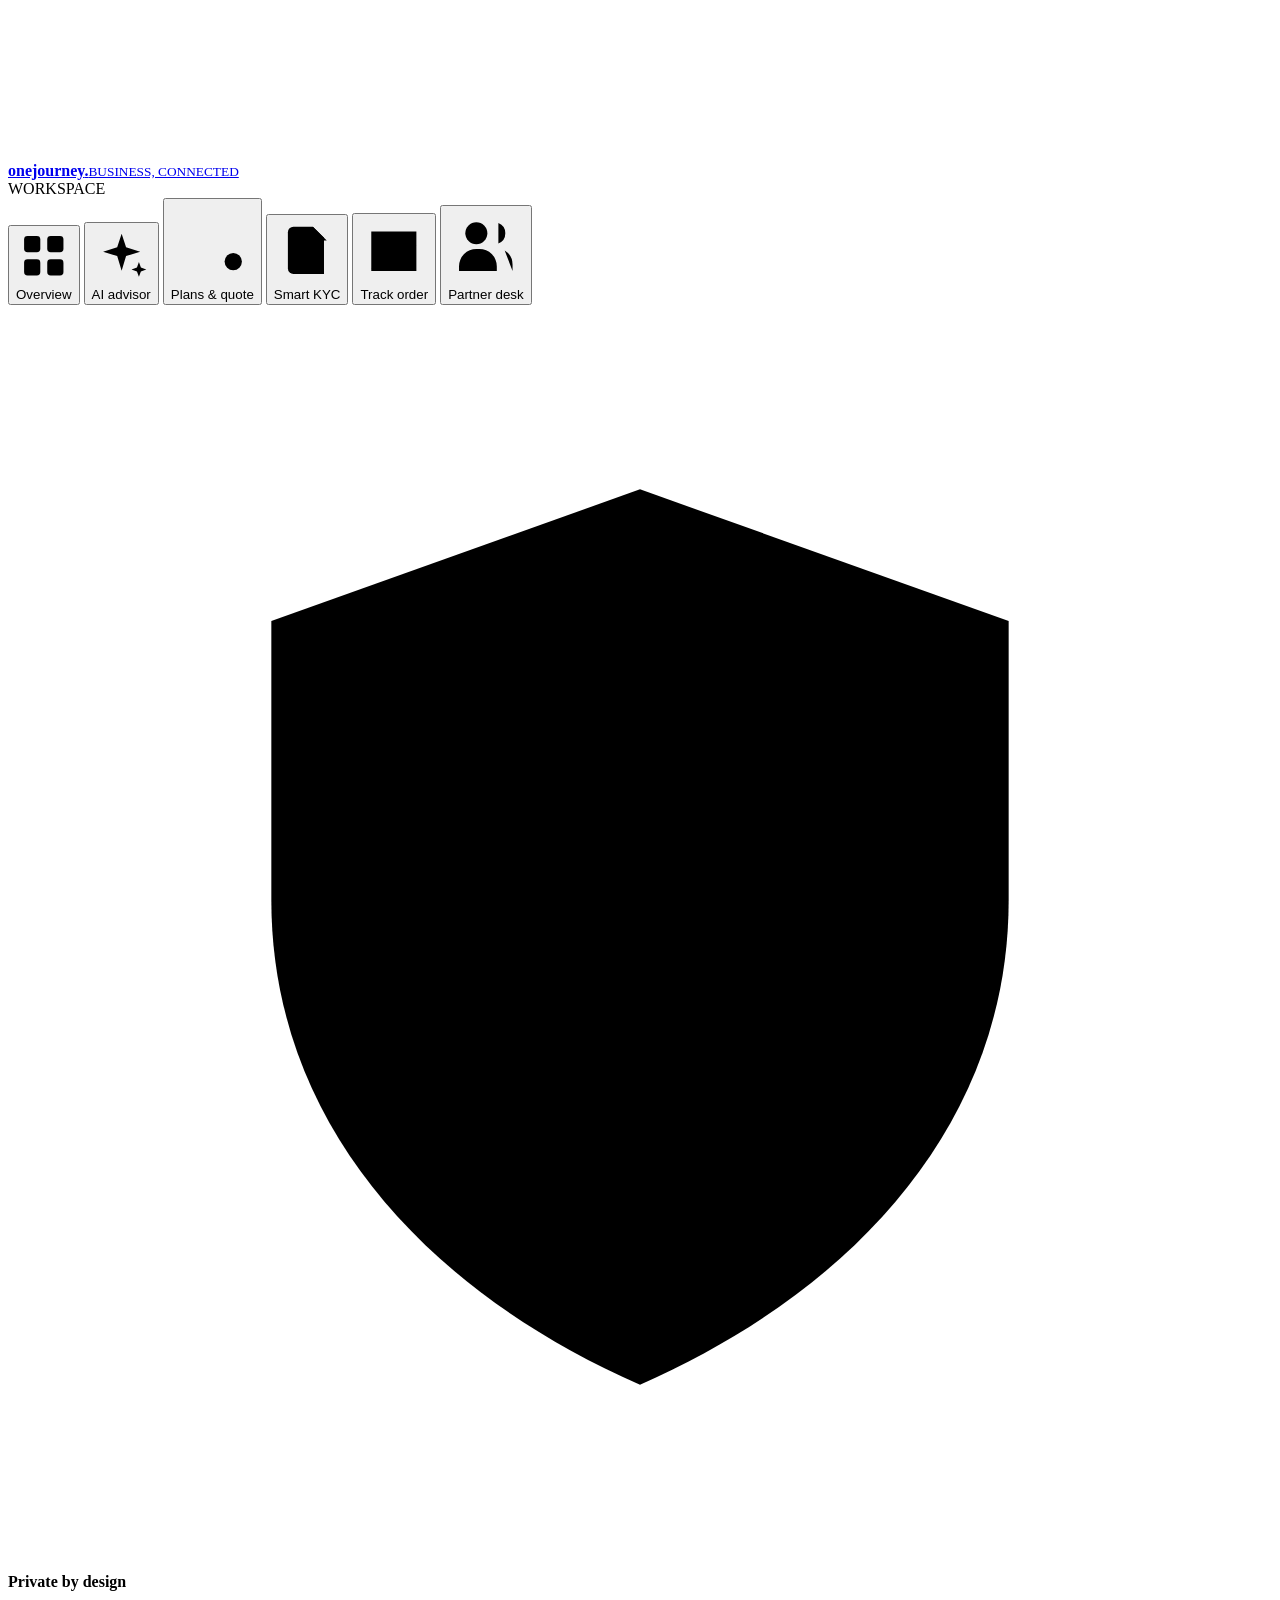
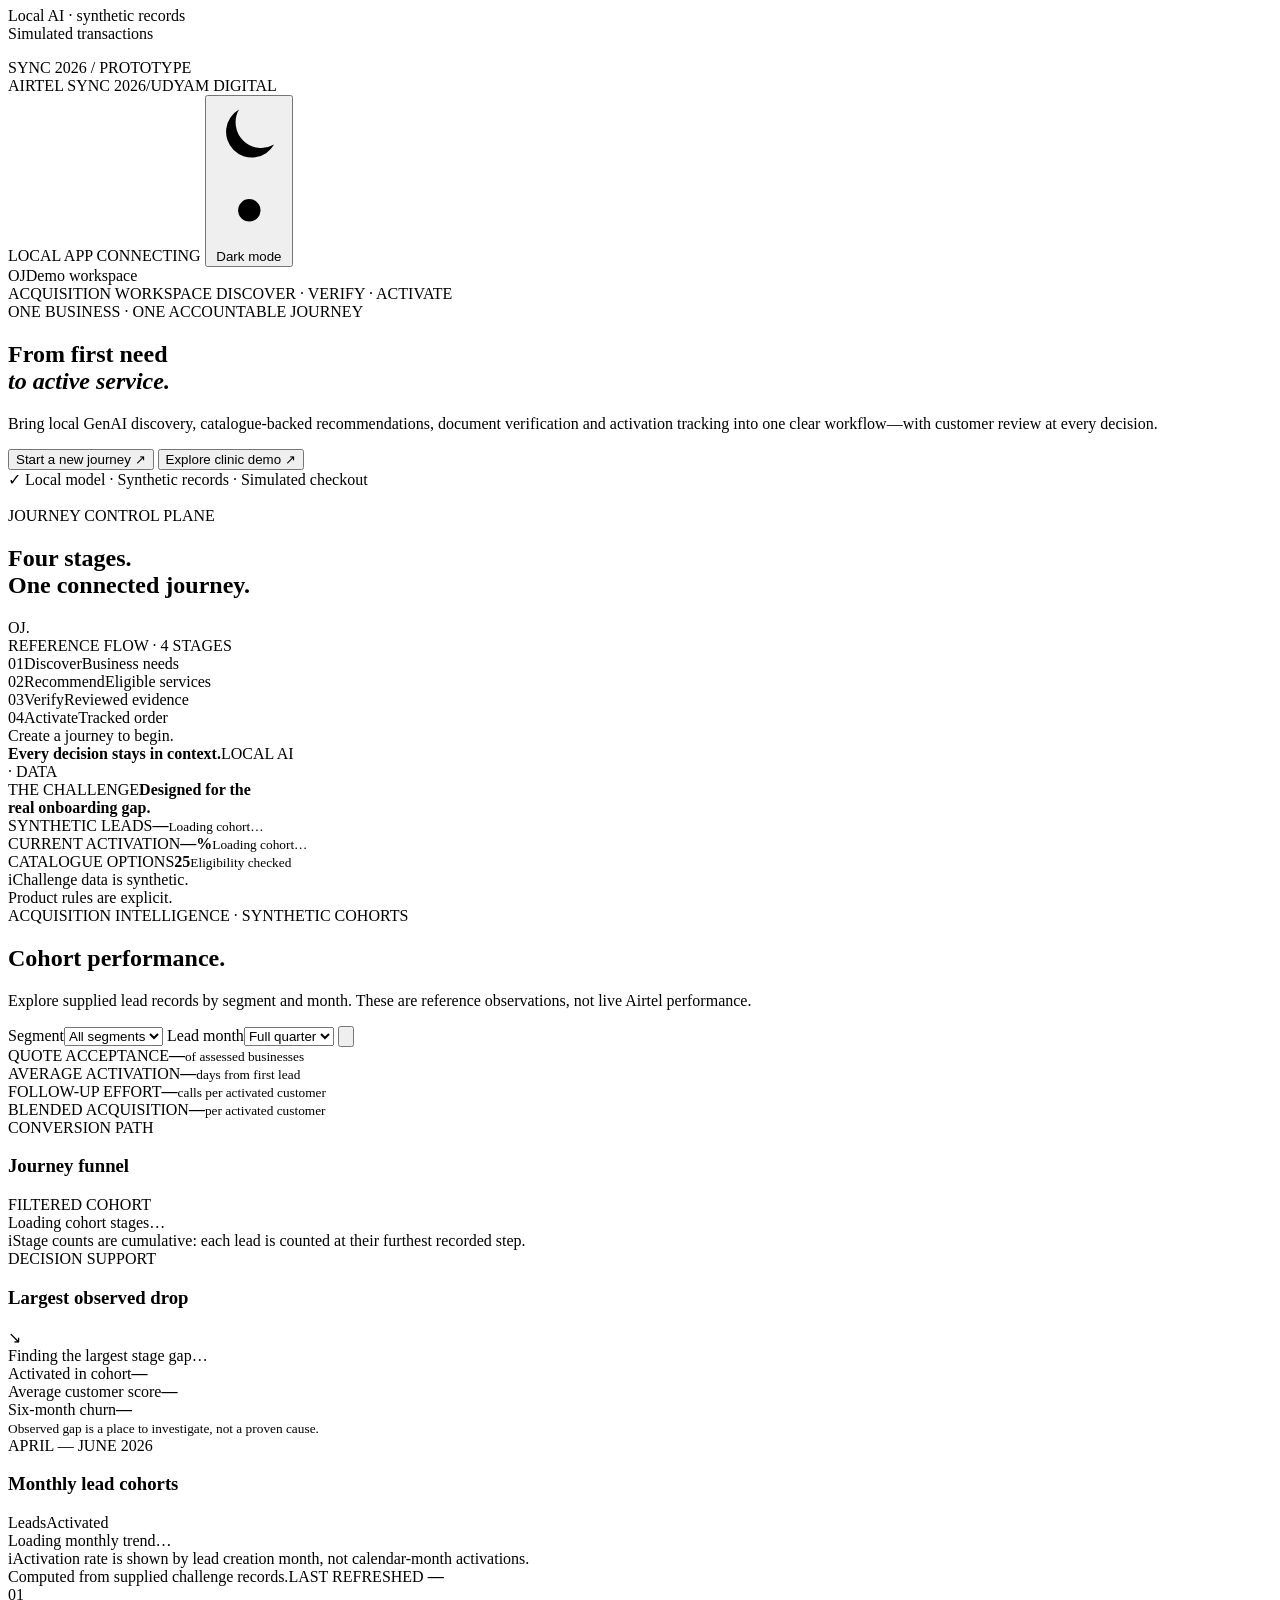
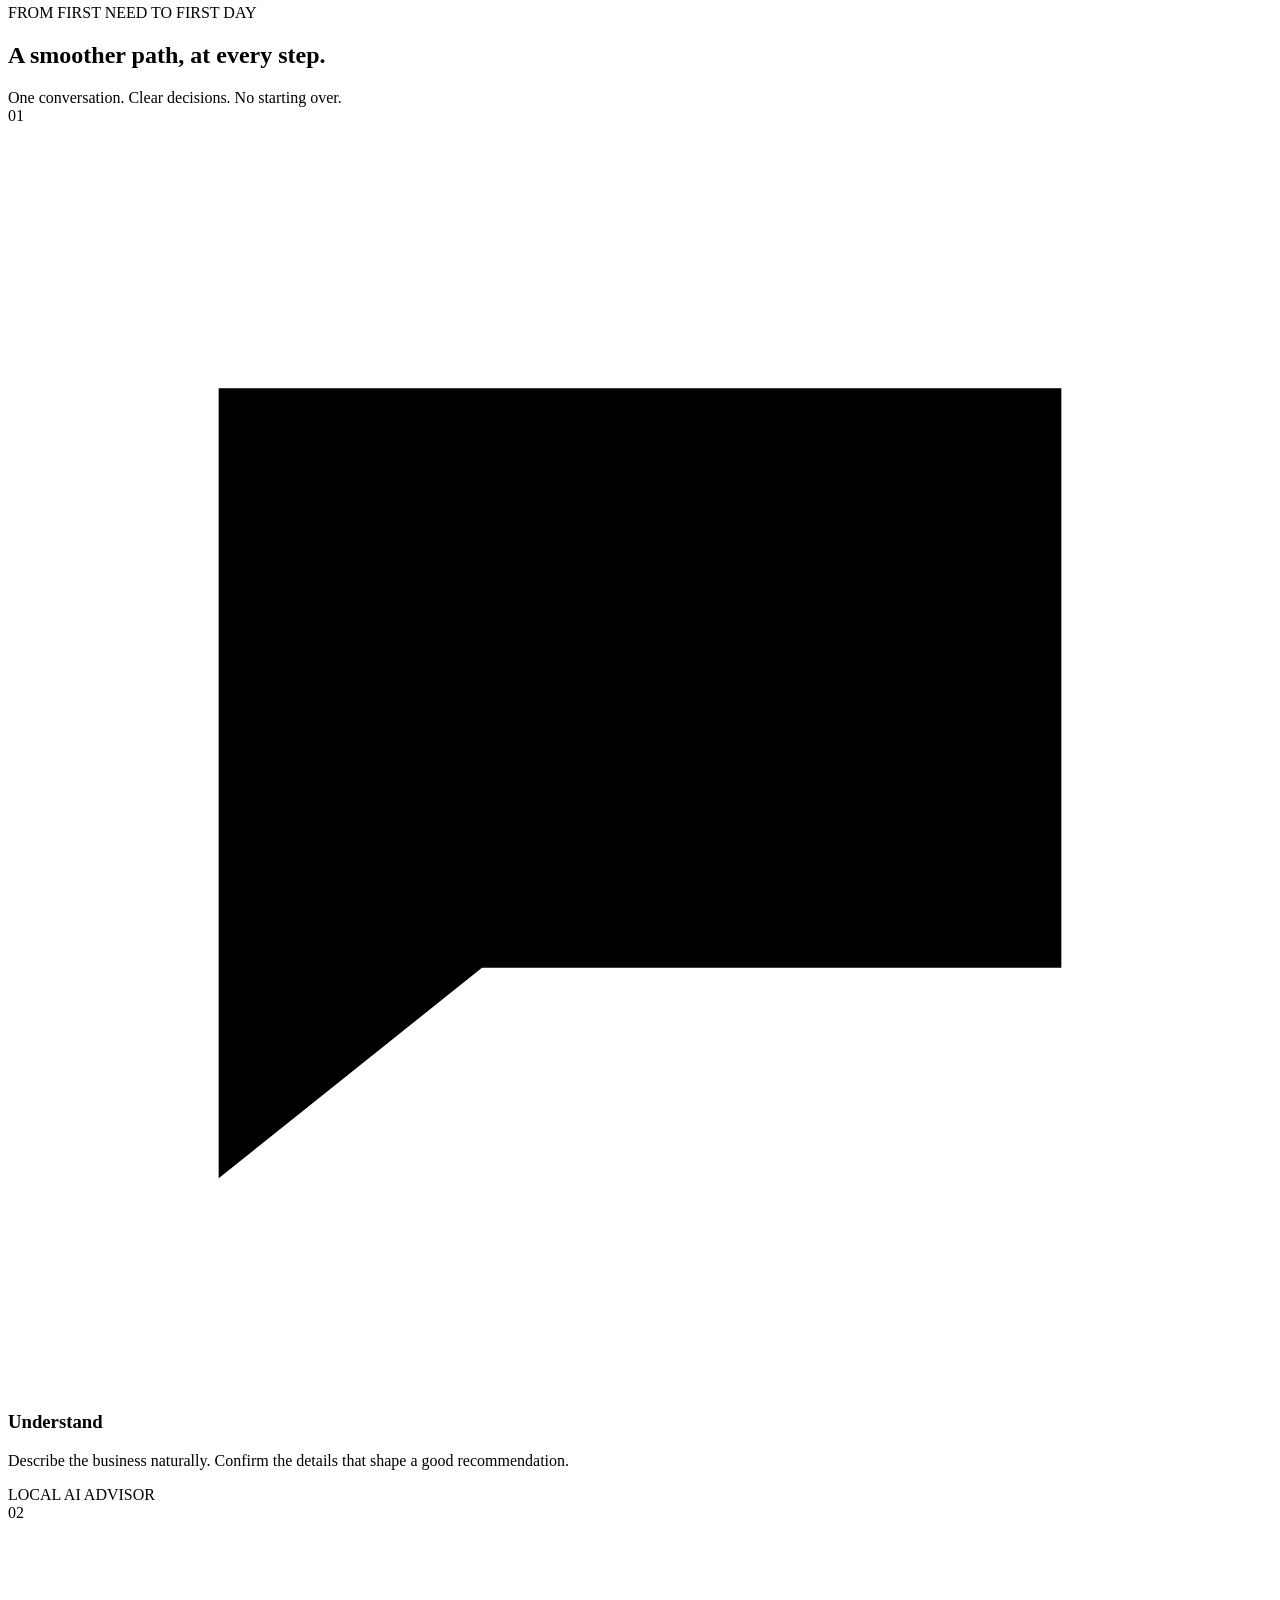
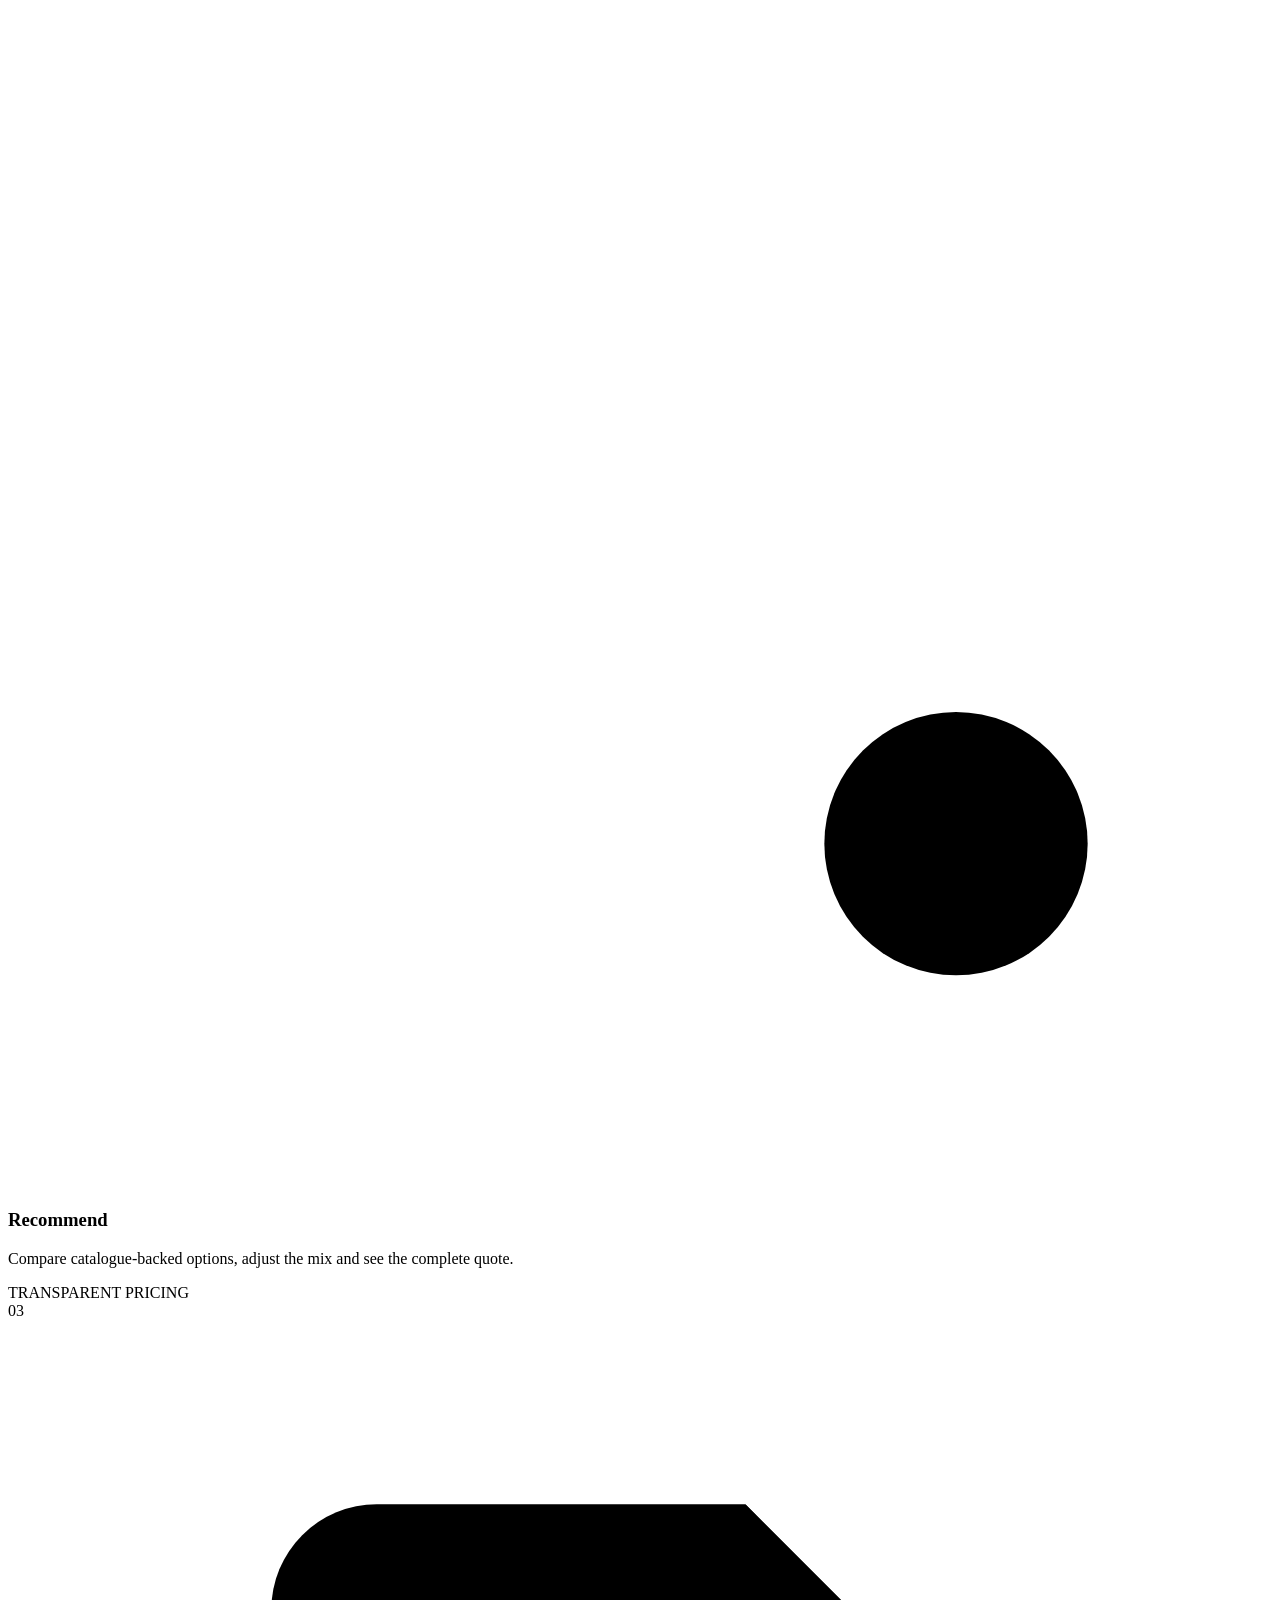
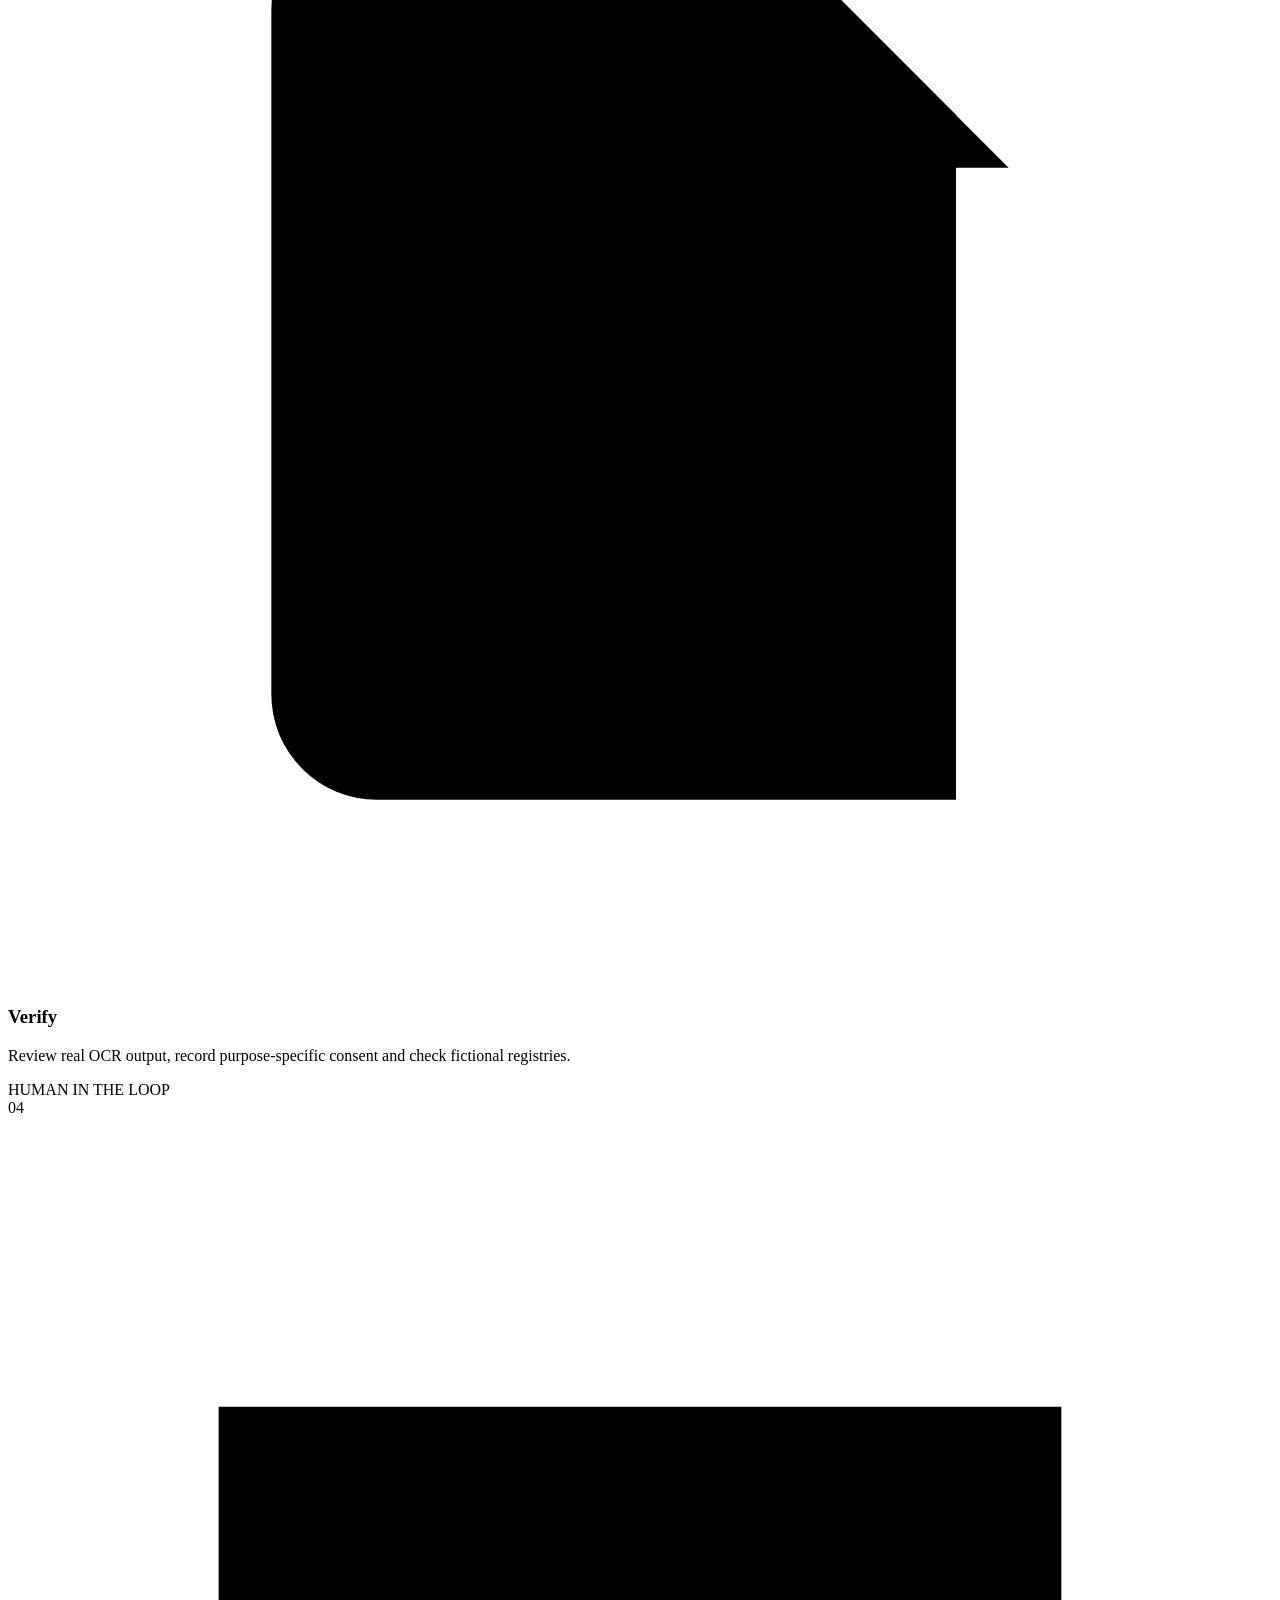
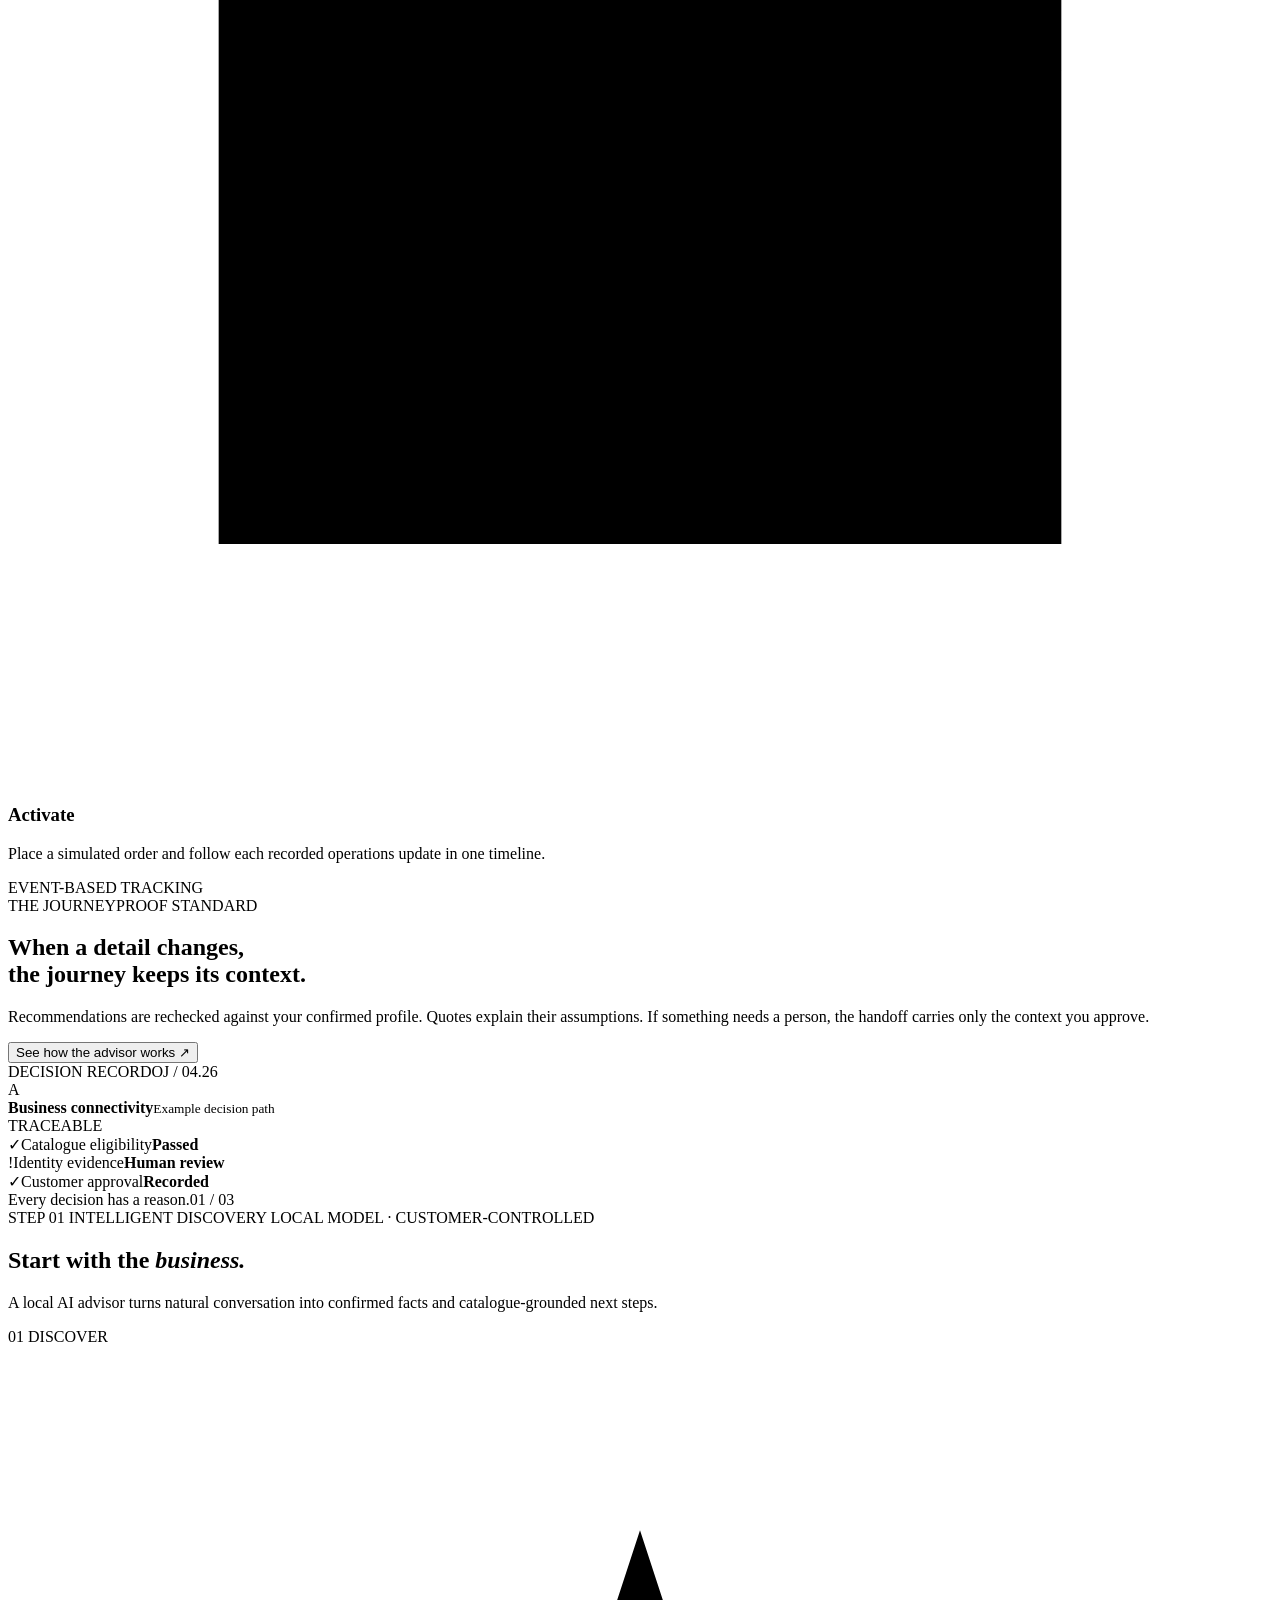
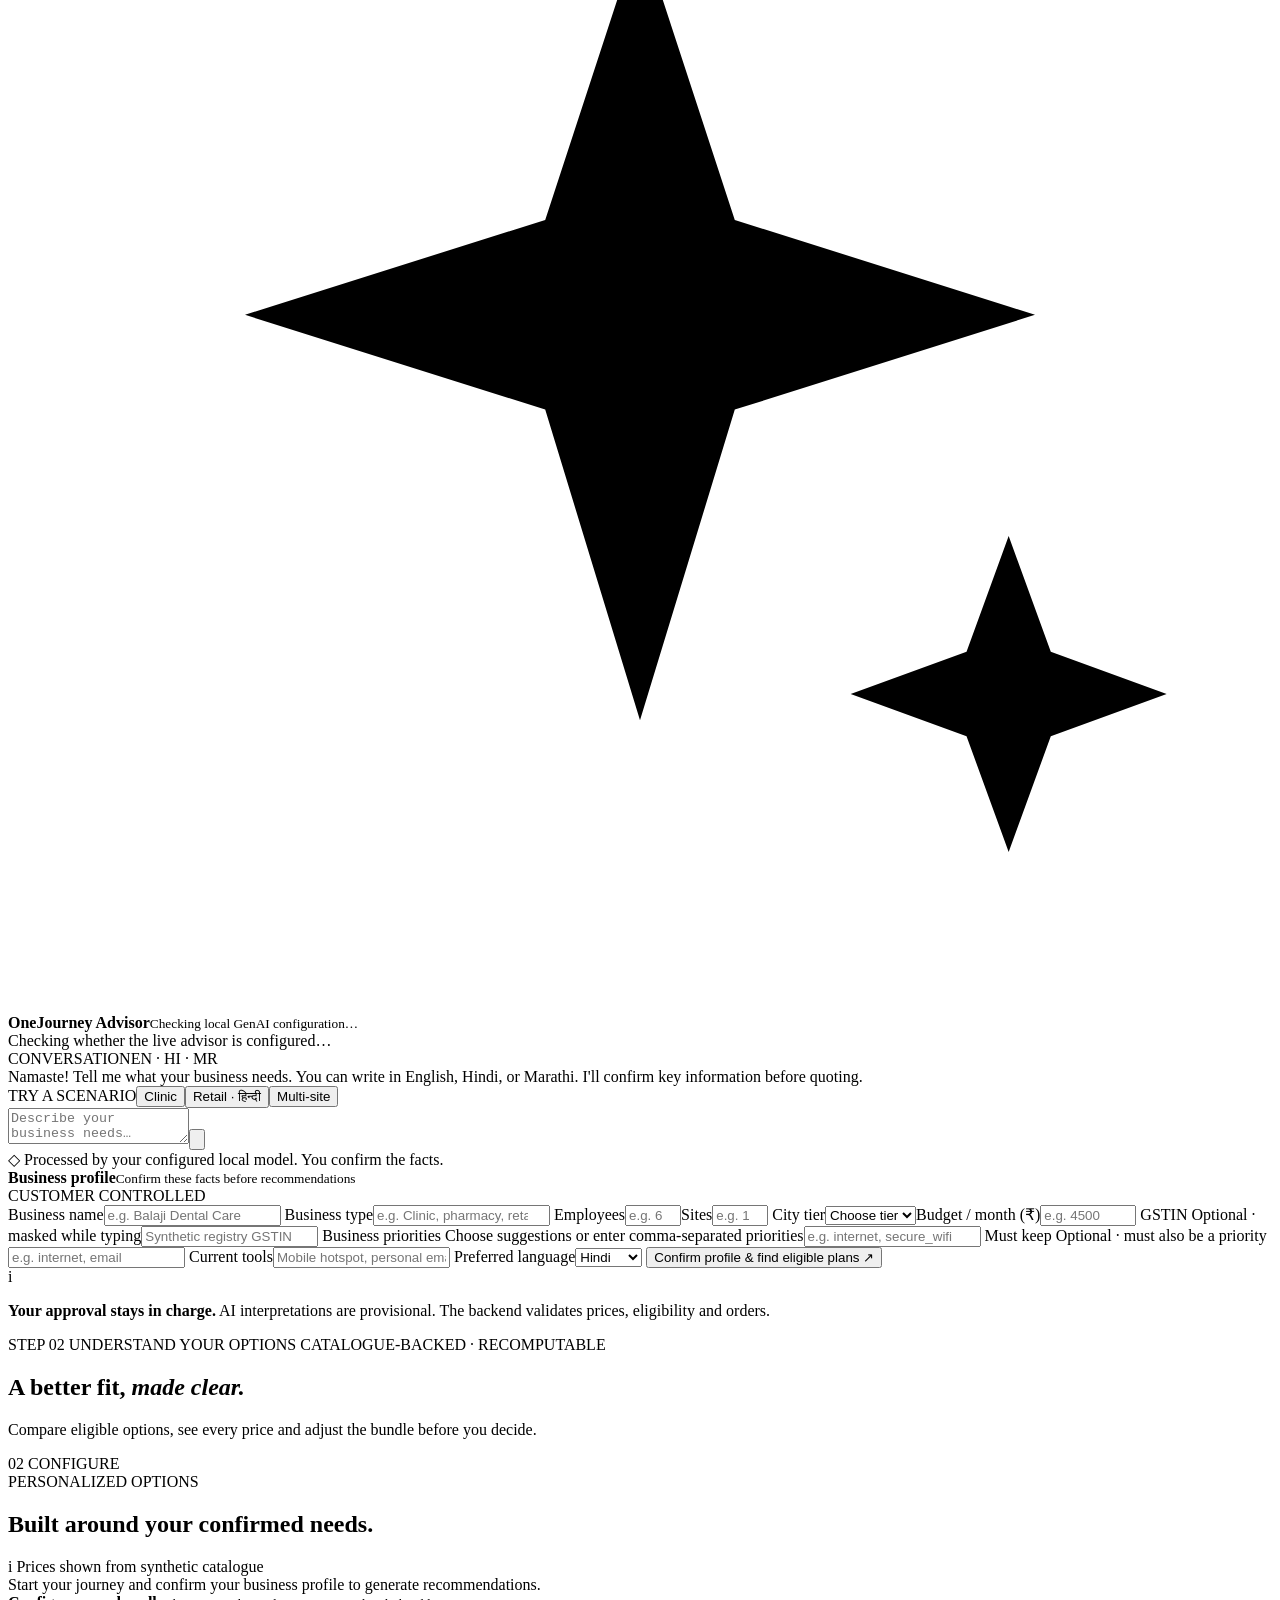
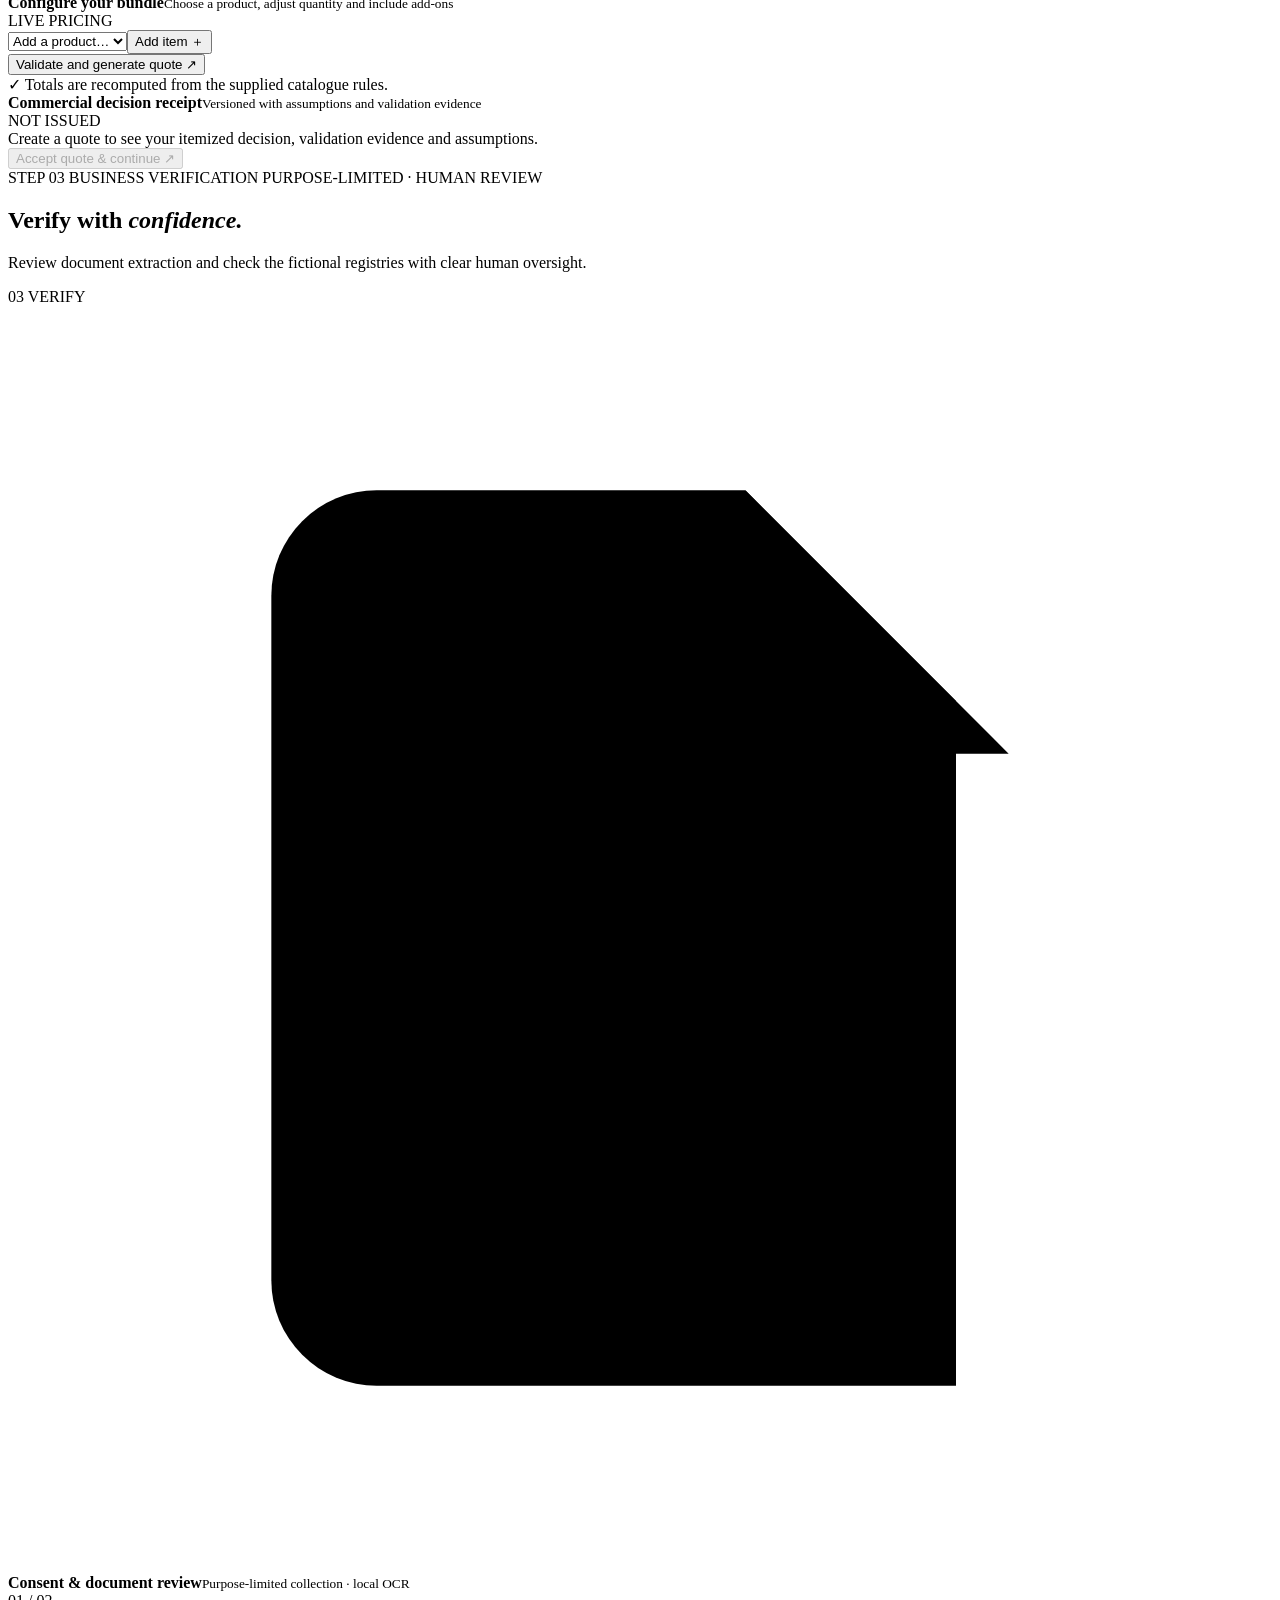
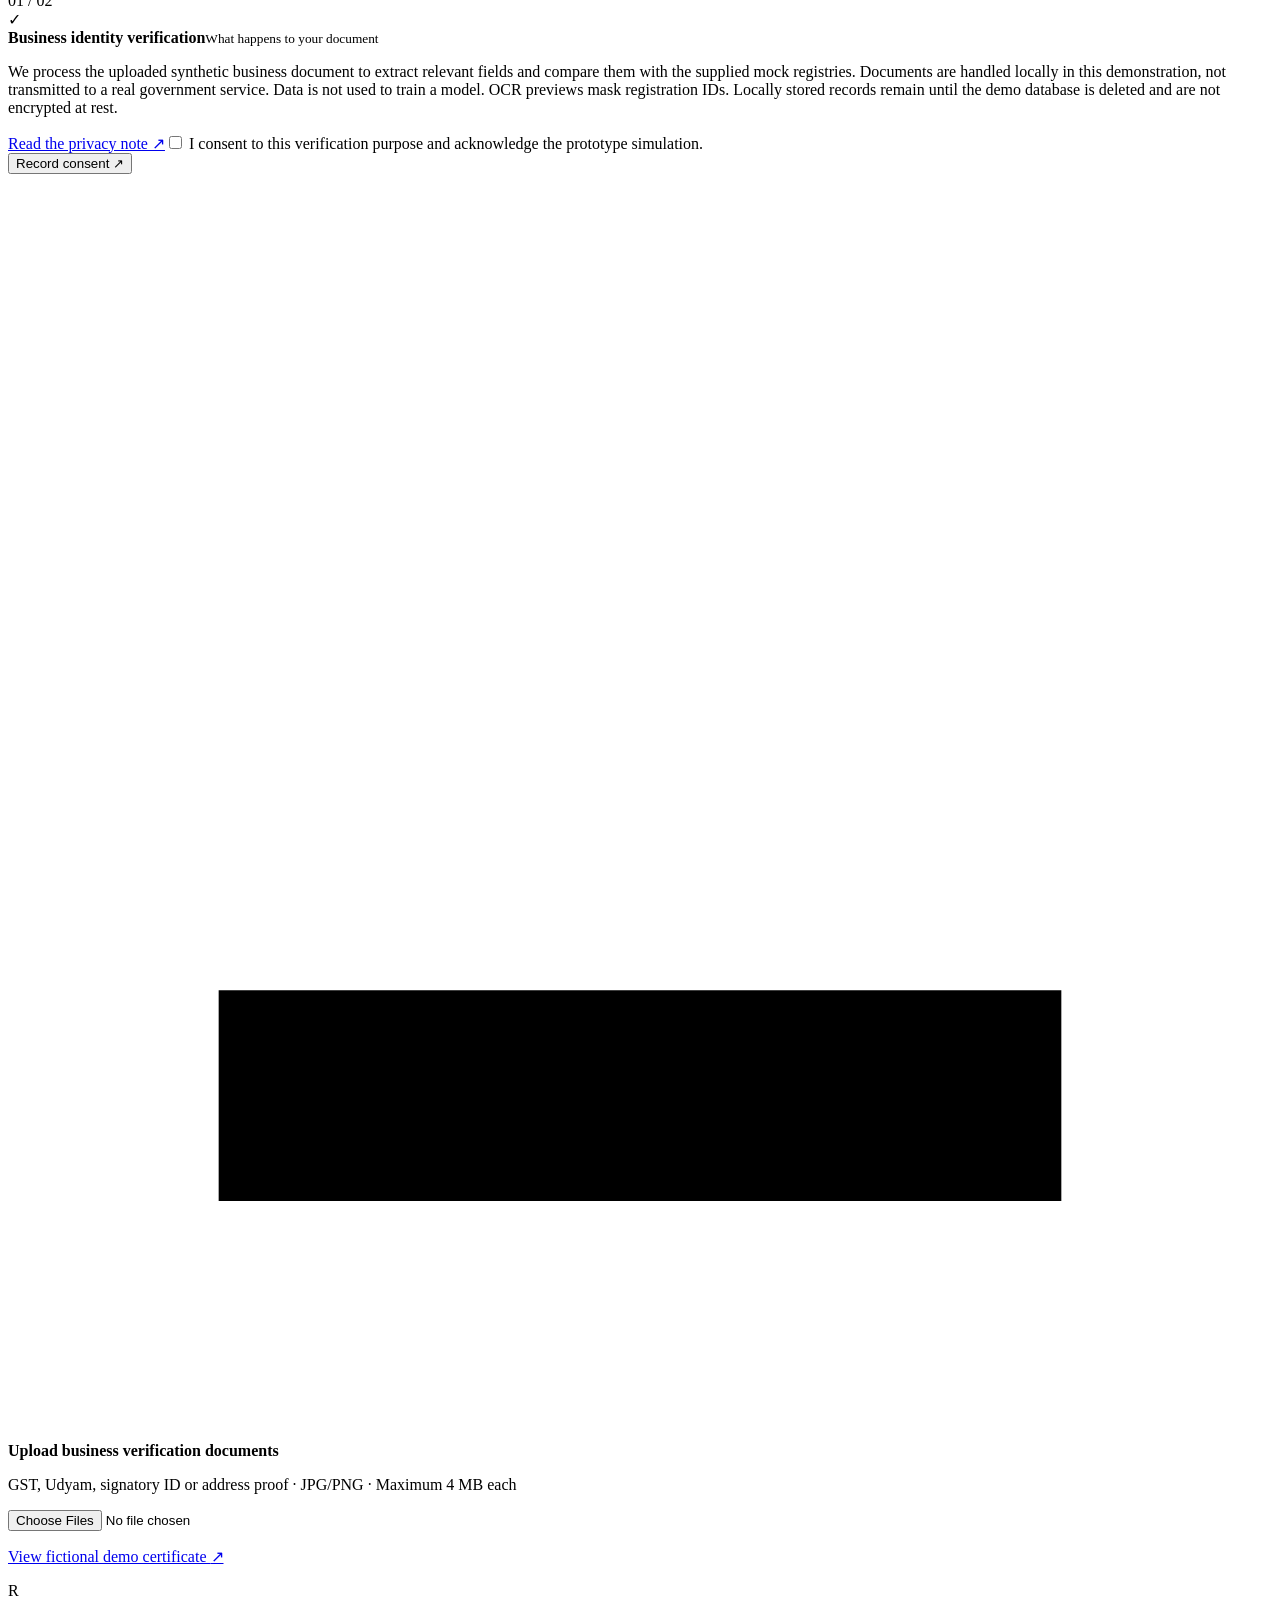
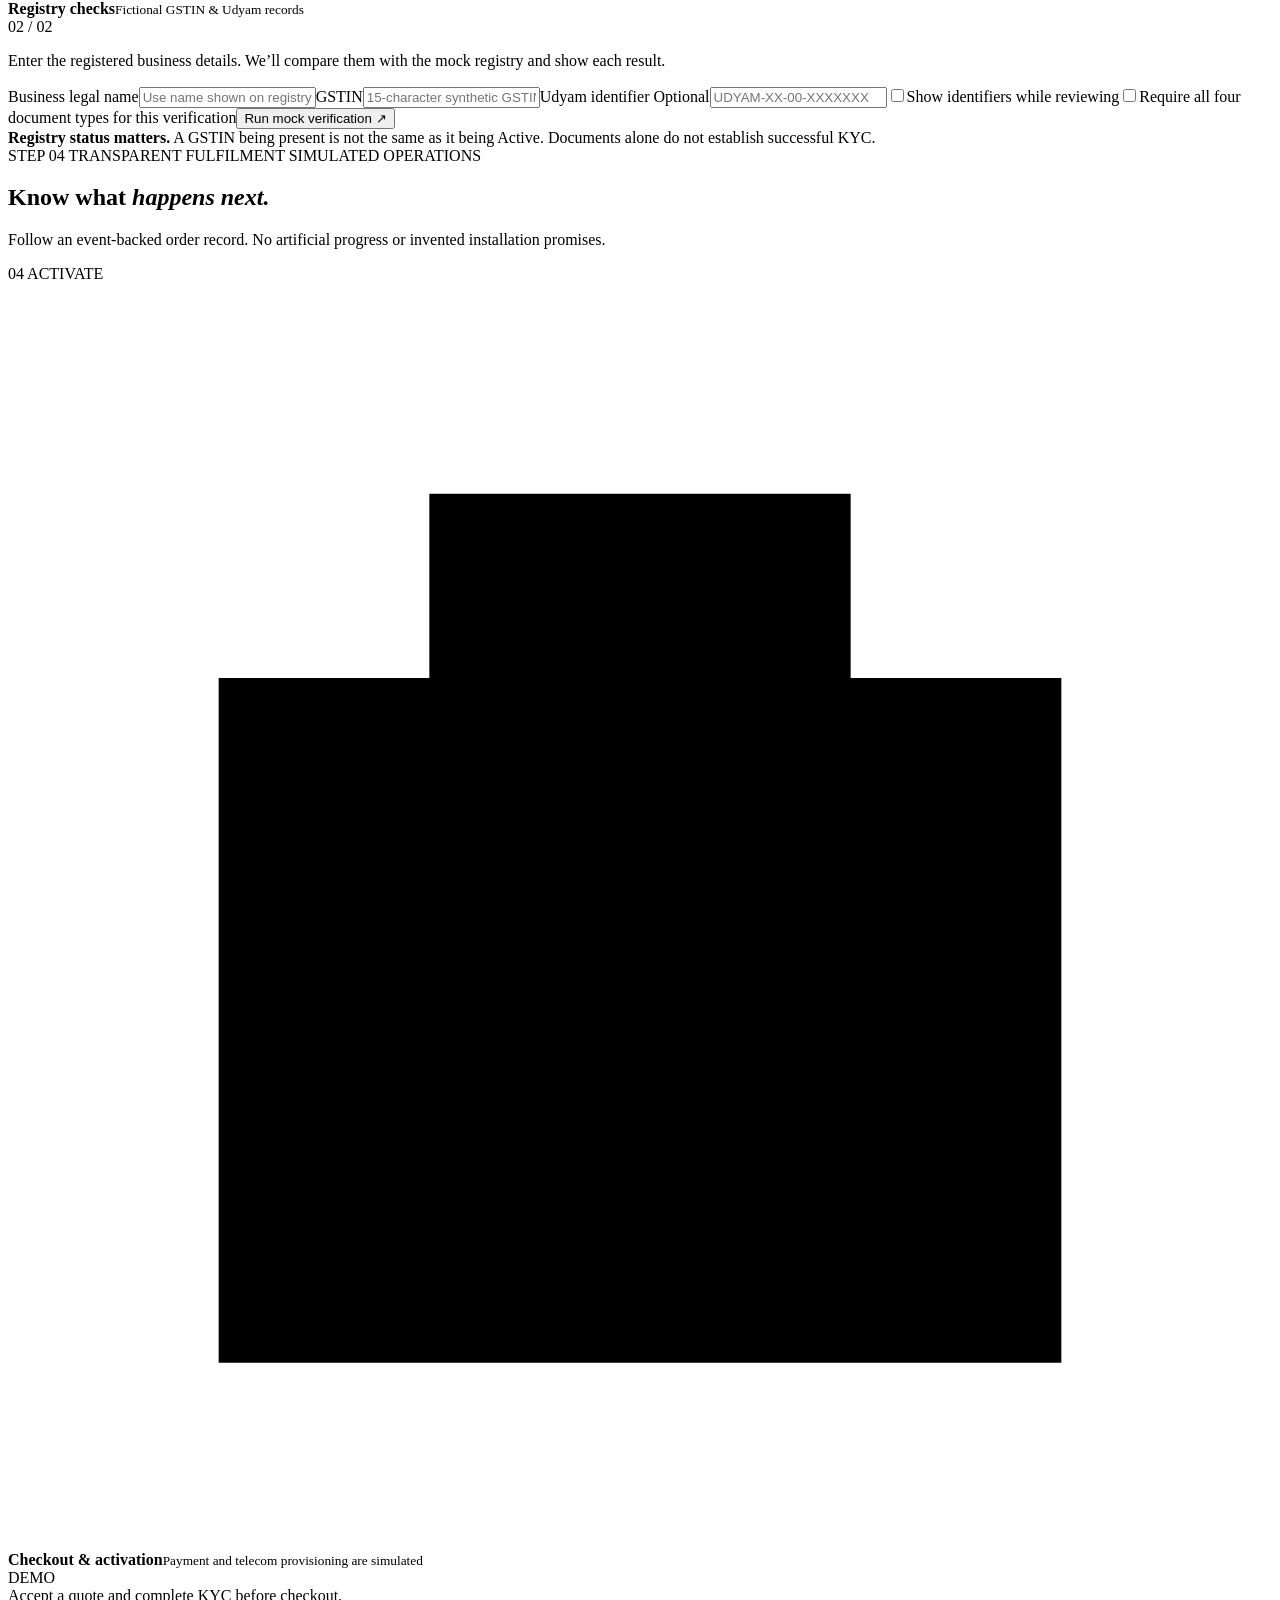
==== commit 8043779c: "Add realistic 3D network hero artwork" ====
--- a/app/static/index.html
+++ b/app/static/index.html
@@ -79,16 +79,19 @@
             </div>
 
             <aside class="journey-card" id="journey-card" aria-label="Journey control panel">
-              <div class="journey-card-head"><div><span class="card-overline">JOURNEY CONTROL PLANE</span><h2 id="journey-card-title">Four stages.<br>One connected journey.</h2></div><span class="journey-stamp">OJ<span>.</span></span></div>
-              <div class="journey-card-state" id="journey-card-state" aria-live="polite"><i></i> REFERENCE FLOW · 4 STAGES</div>
-              <div class="journey-flow">
-                <div class="flow-line" aria-hidden="true"></div>
-                <div class="flow-step" data-journey-step="0"><span class="flow-index">01</span><span class="flow-point"><i></i></span><span class="flow-name">Discover</span><span class="flow-detail">Business needs</span></div>
-                <div class="flow-step" data-journey-step="1"><span class="flow-index">02</span><span class="flow-point"><i></i></span><span class="flow-name">Recommend</span><span class="flow-detail">Eligible services</span></div>
-                <div class="flow-step" data-journey-step="2"><span class="flow-index">03</span><span class="flow-point"><i></i></span><span class="flow-name">Verify</span><span class="flow-detail">Reviewed evidence</span></div>
-                <div class="flow-step" data-journey-step="3"><span class="flow-index">04</span><span class="flow-point"><i></i></span><span class="flow-name">Activate</span><span class="flow-detail">Tracked order</span></div>
+              <div class="journey-art" aria-hidden="true"><img src="/static/images/onejourney-network-globe.png" alt=""></div>
+              <div class="journey-card-content">
+                <div class="journey-card-head"><div><span class="card-overline">JOURNEY CONTROL PLANE</span><h2 id="journey-card-title">Four stages.<br>One connected journey.</h2></div><span class="journey-stamp">OJ<span>.</span></span></div>
+                <div class="journey-card-state" id="journey-card-state" aria-live="polite"><i></i> REFERENCE FLOW · 4 STAGES</div>
+                <div class="journey-flow">
+                  <div class="flow-line" aria-hidden="true"></div>
+                  <div class="flow-step" data-journey-step="0"><span class="flow-index">01</span><span class="flow-point"><i></i></span><span class="flow-name">Discover</span><span class="flow-detail">Business needs</span></div>
+                  <div class="flow-step" data-journey-step="1"><span class="flow-index">02</span><span class="flow-point"><i></i></span><span class="flow-name">Recommend</span><span class="flow-detail">Eligible services</span></div>
+                  <div class="flow-step" data-journey-step="2"><span class="flow-index">03</span><span class="flow-point"><i></i></span><span class="flow-name">Verify</span><span class="flow-detail">Reviewed evidence</span></div>
+                  <div class="flow-step" data-journey-step="3"><span class="flow-index">04</span><span class="flow-point"><i></i></span><span class="flow-name">Activate</span><span class="flow-detail">Tracked order</span></div>
+                </div>
+                <div class="journey-card-foot"><span class="foot-orbit"><i></i></span><span id="journey-card-footline">Create a journey to begin.<br><b>Every decision stays in context.</b></span><span class="card-foot-mark">LOCAL AI<br>· DATA</span></div>
               </div>
-              <div class="journey-card-foot"><span class="foot-orbit"><i></i></span><span id="journey-card-footline">Create a journey to begin.<br><b>Every decision stays in context.</b></span><span class="card-foot-mark">LOCAL AI<br>· DATA</span></div>
             </aside>
           </div>
 
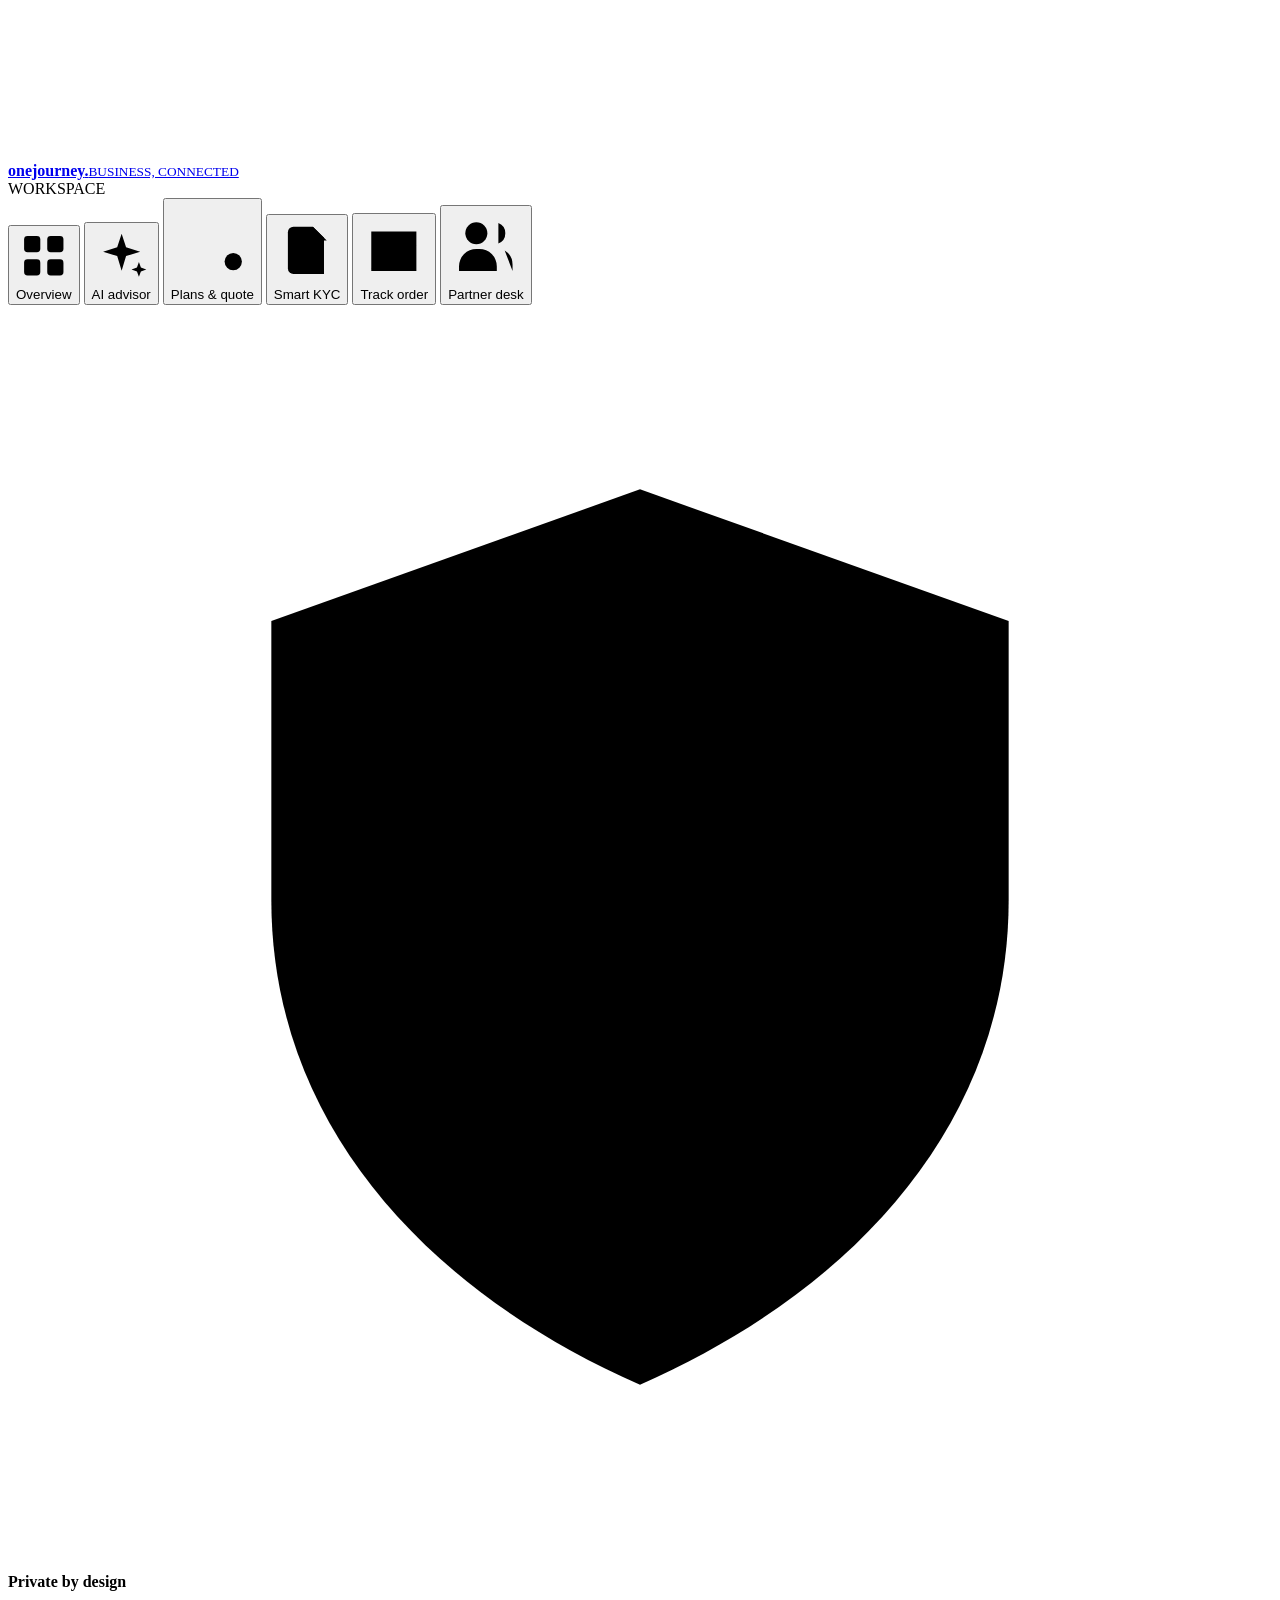
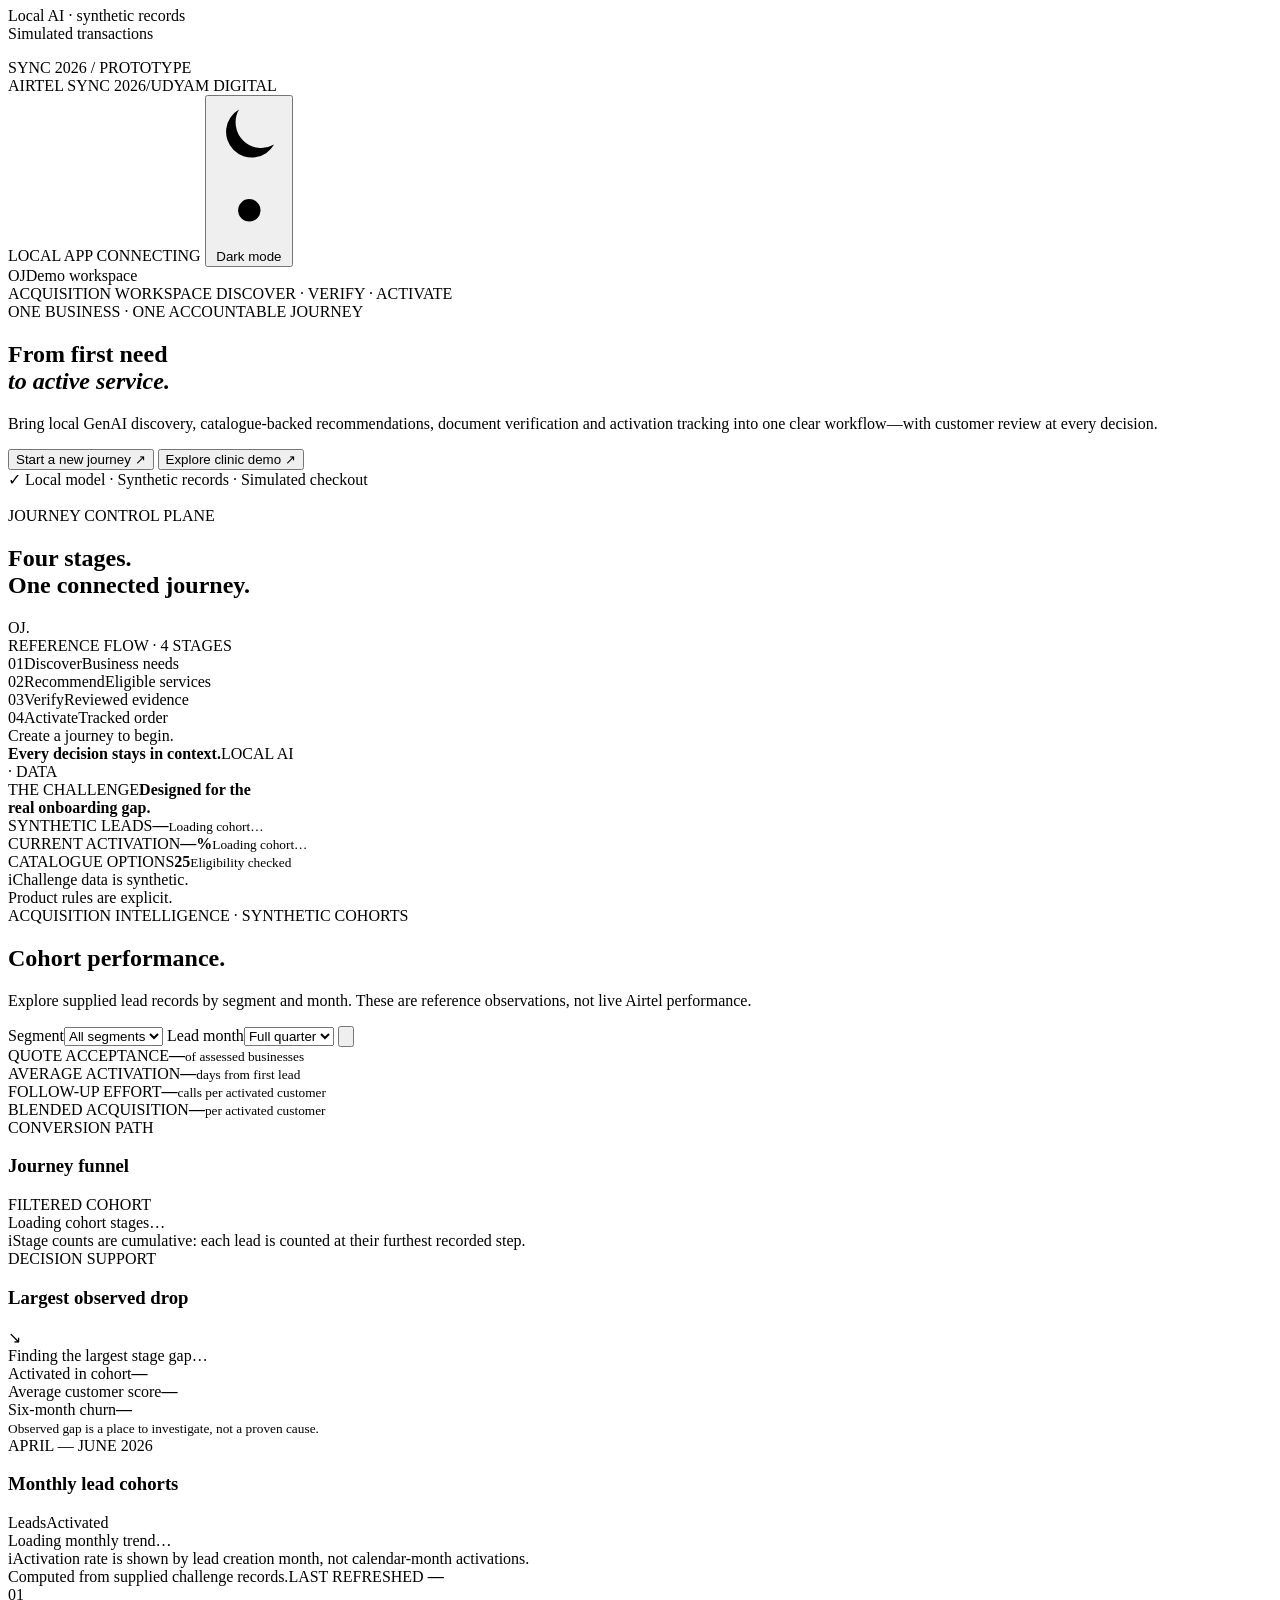
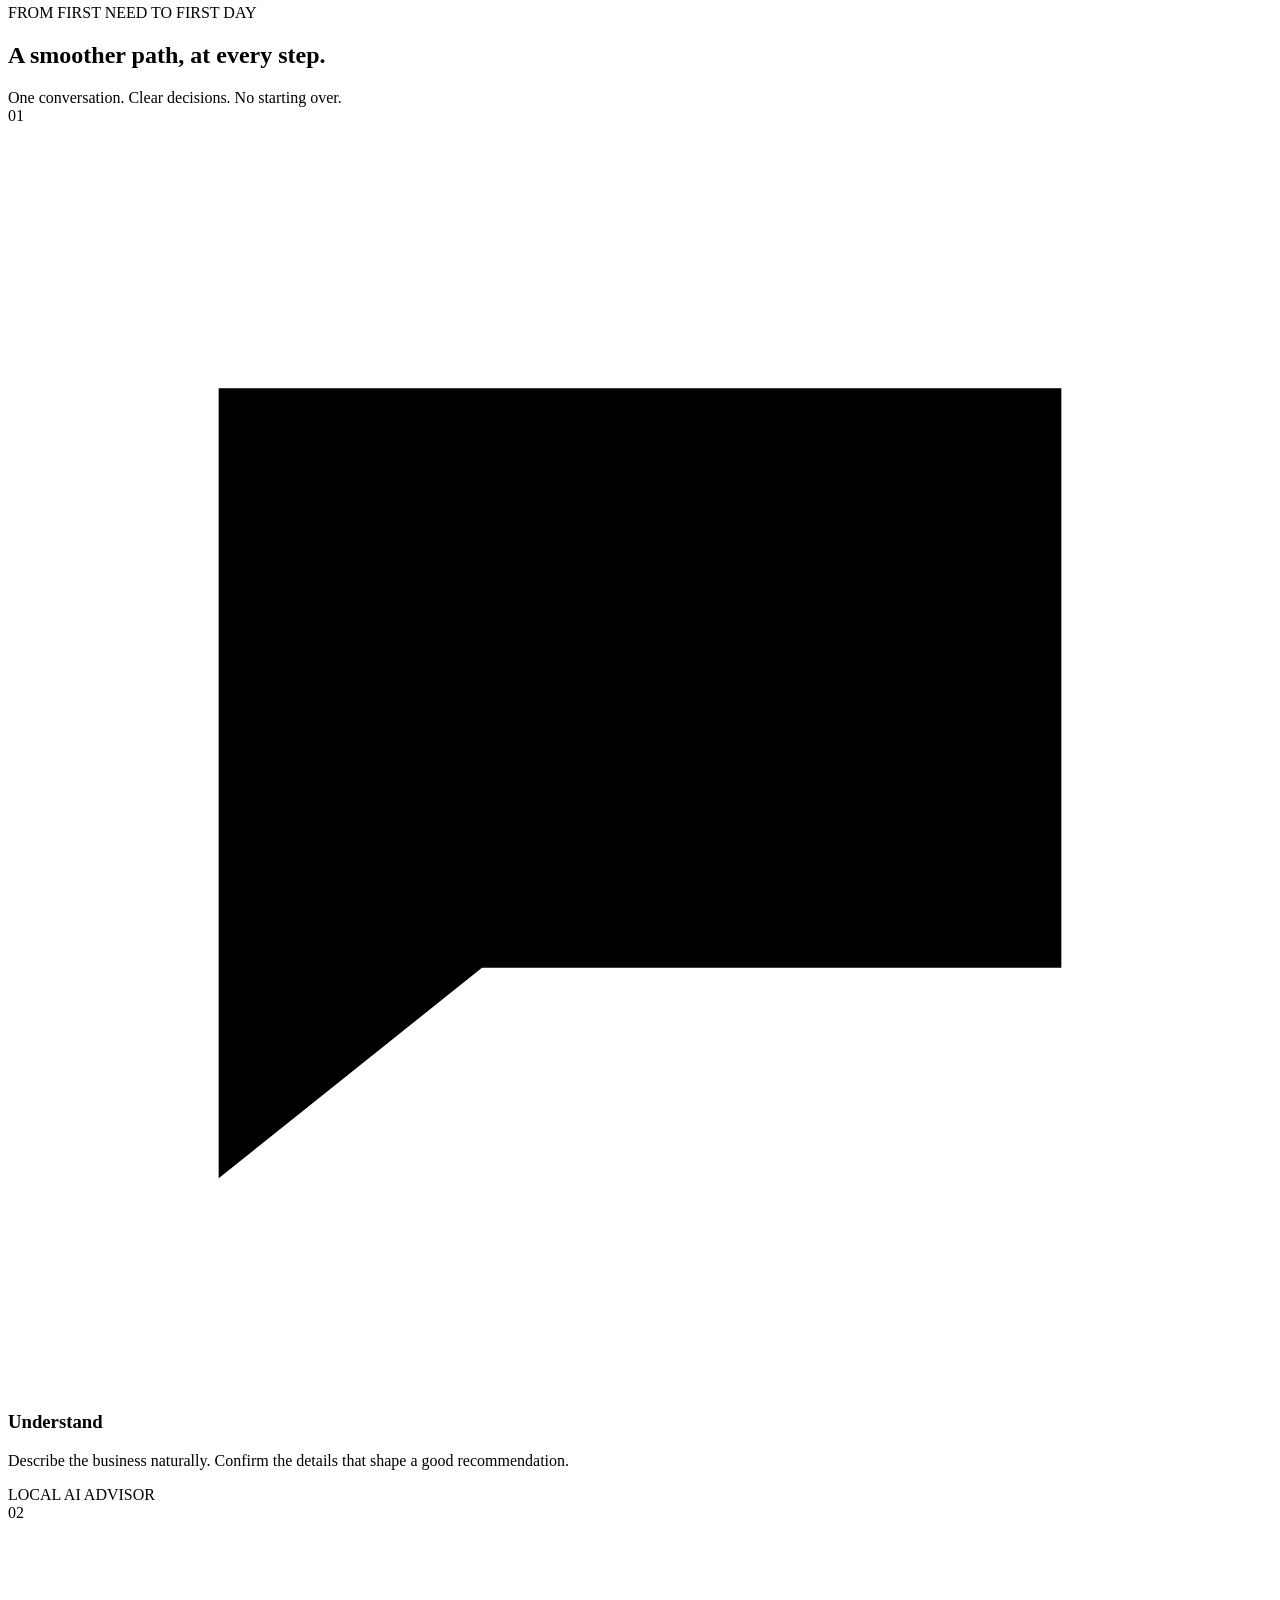
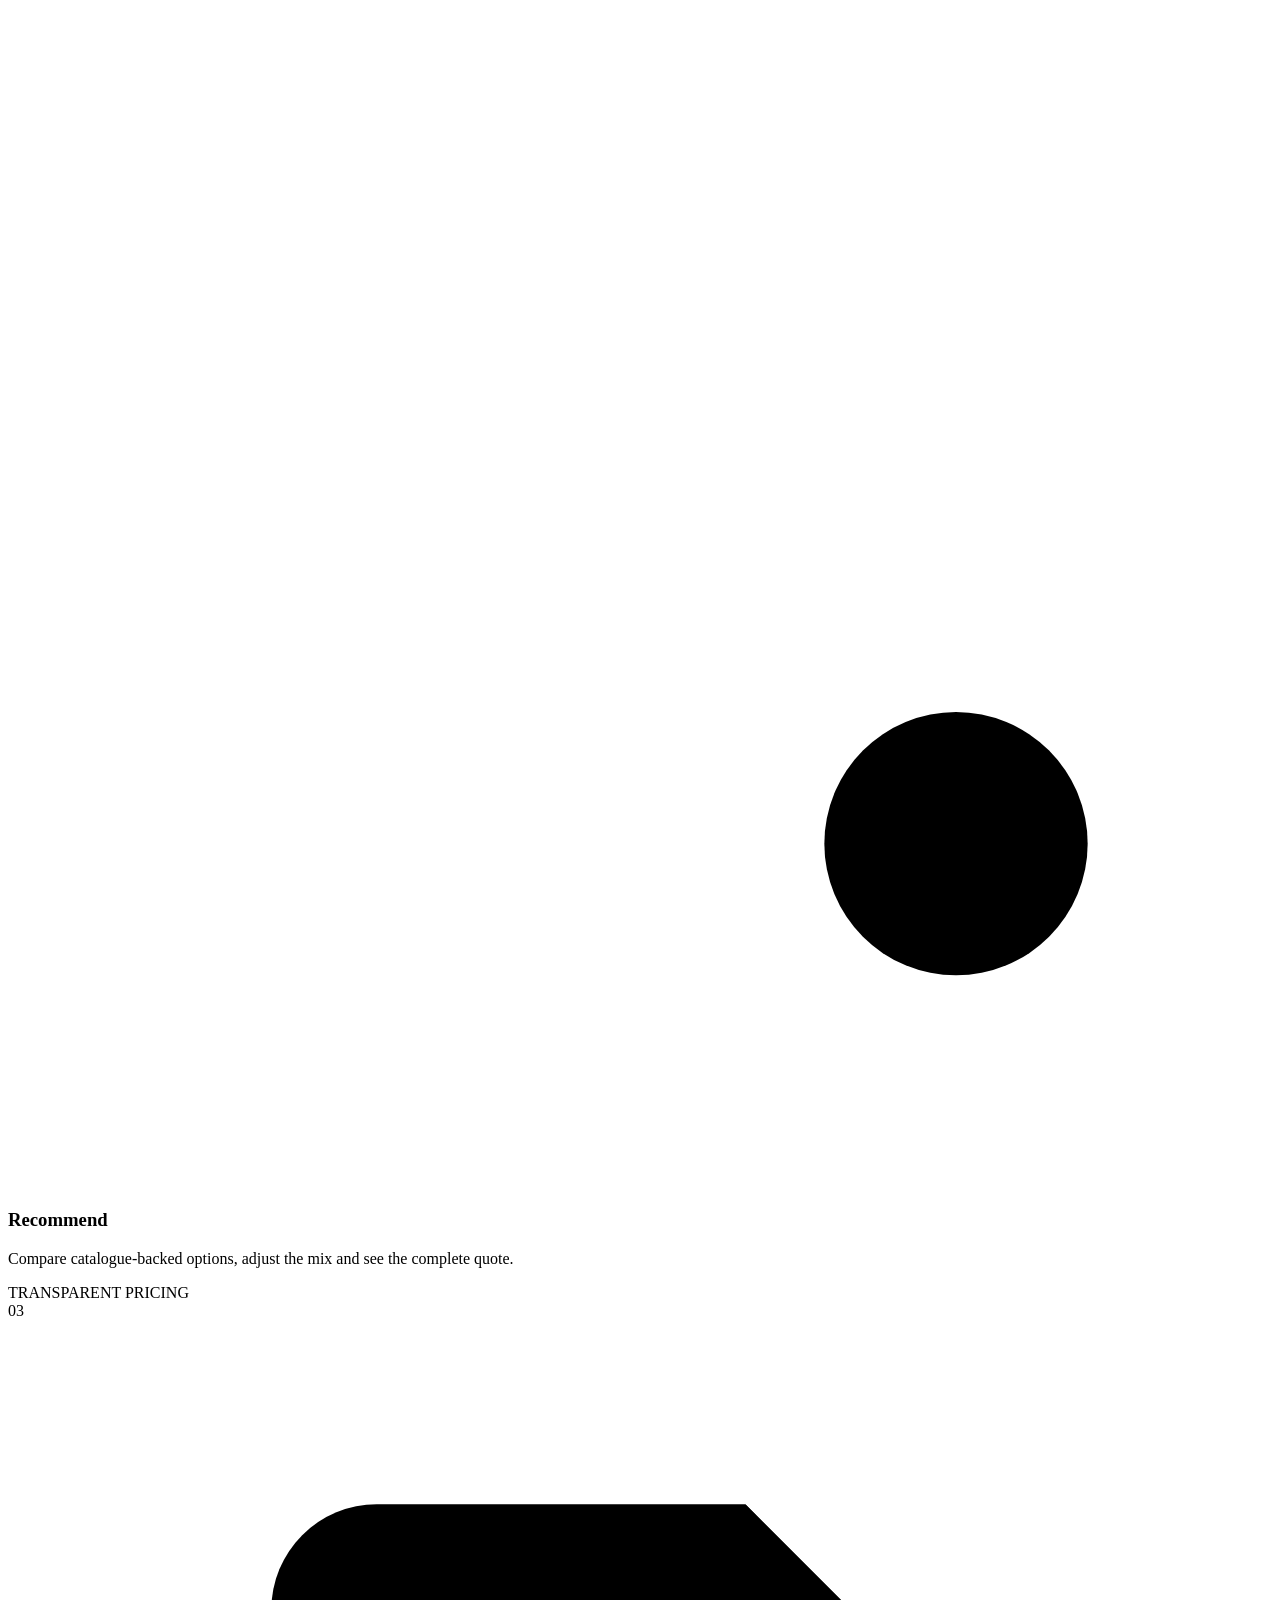
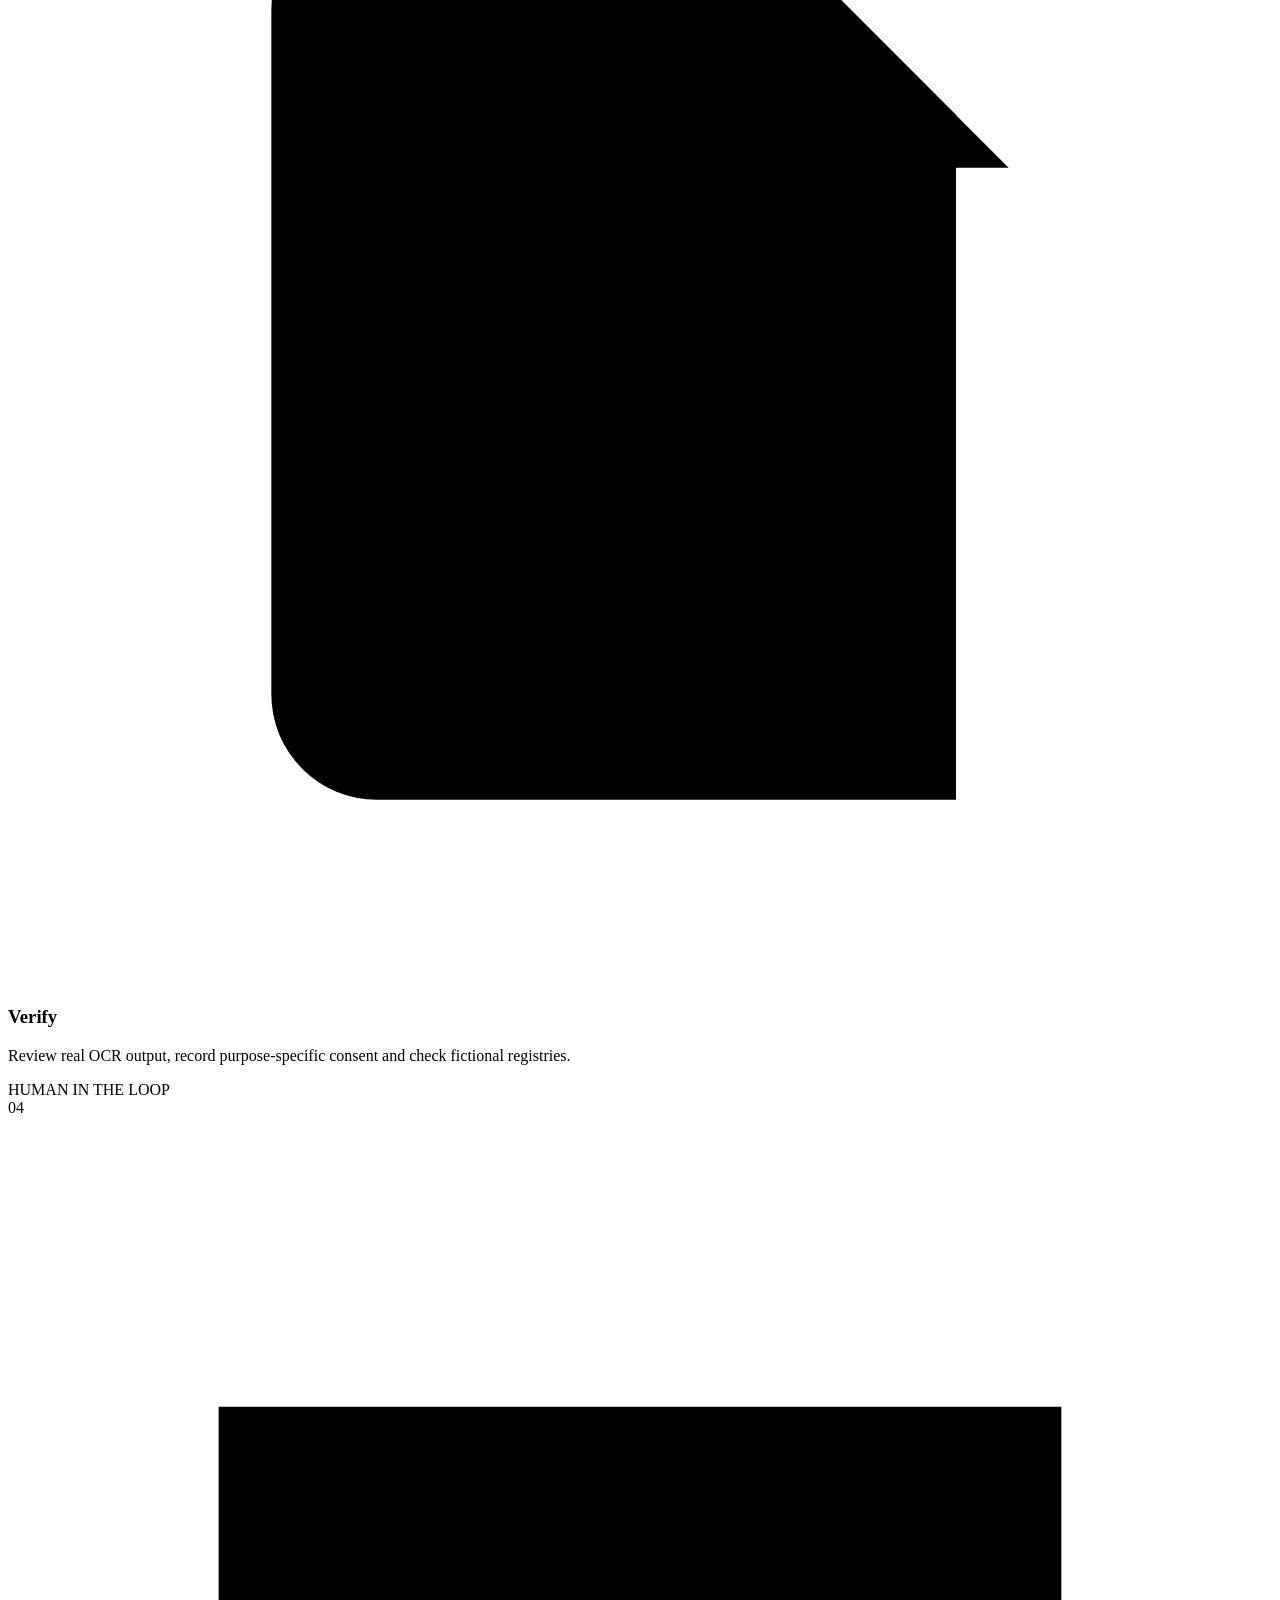
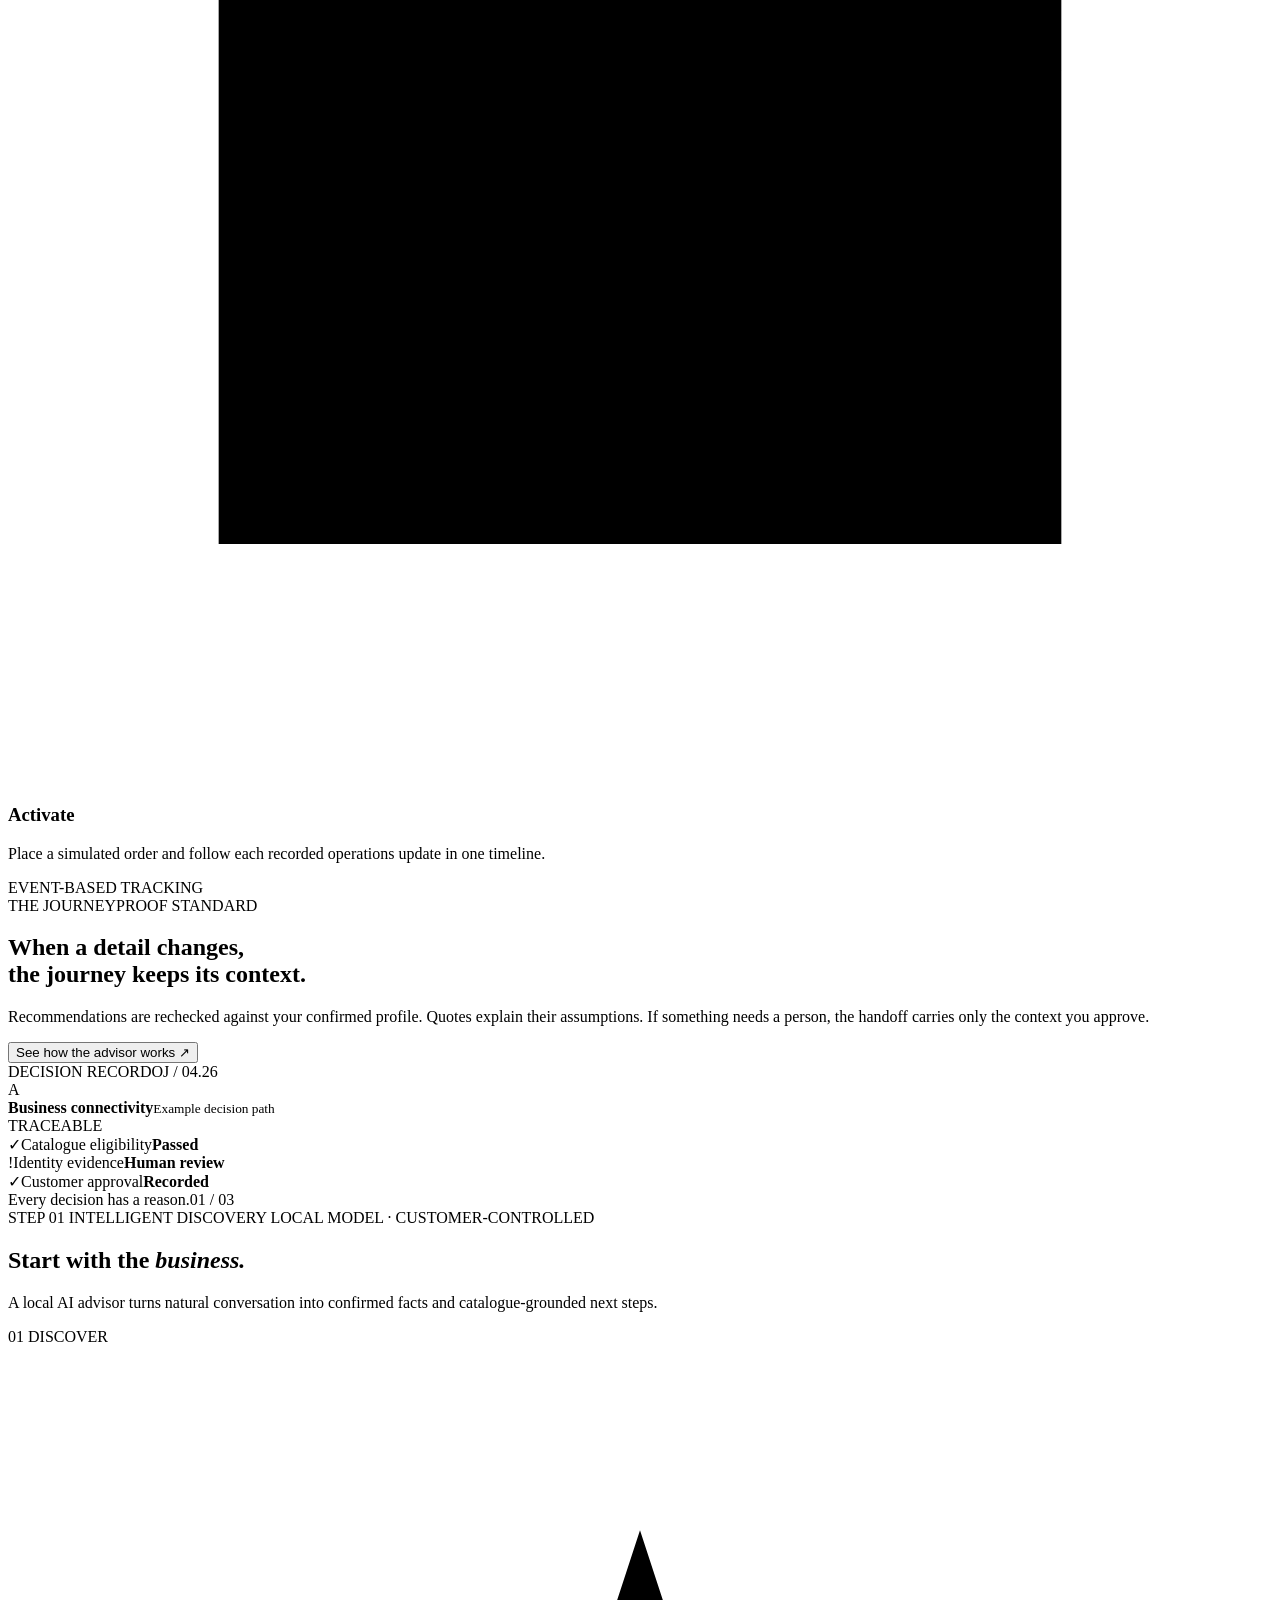
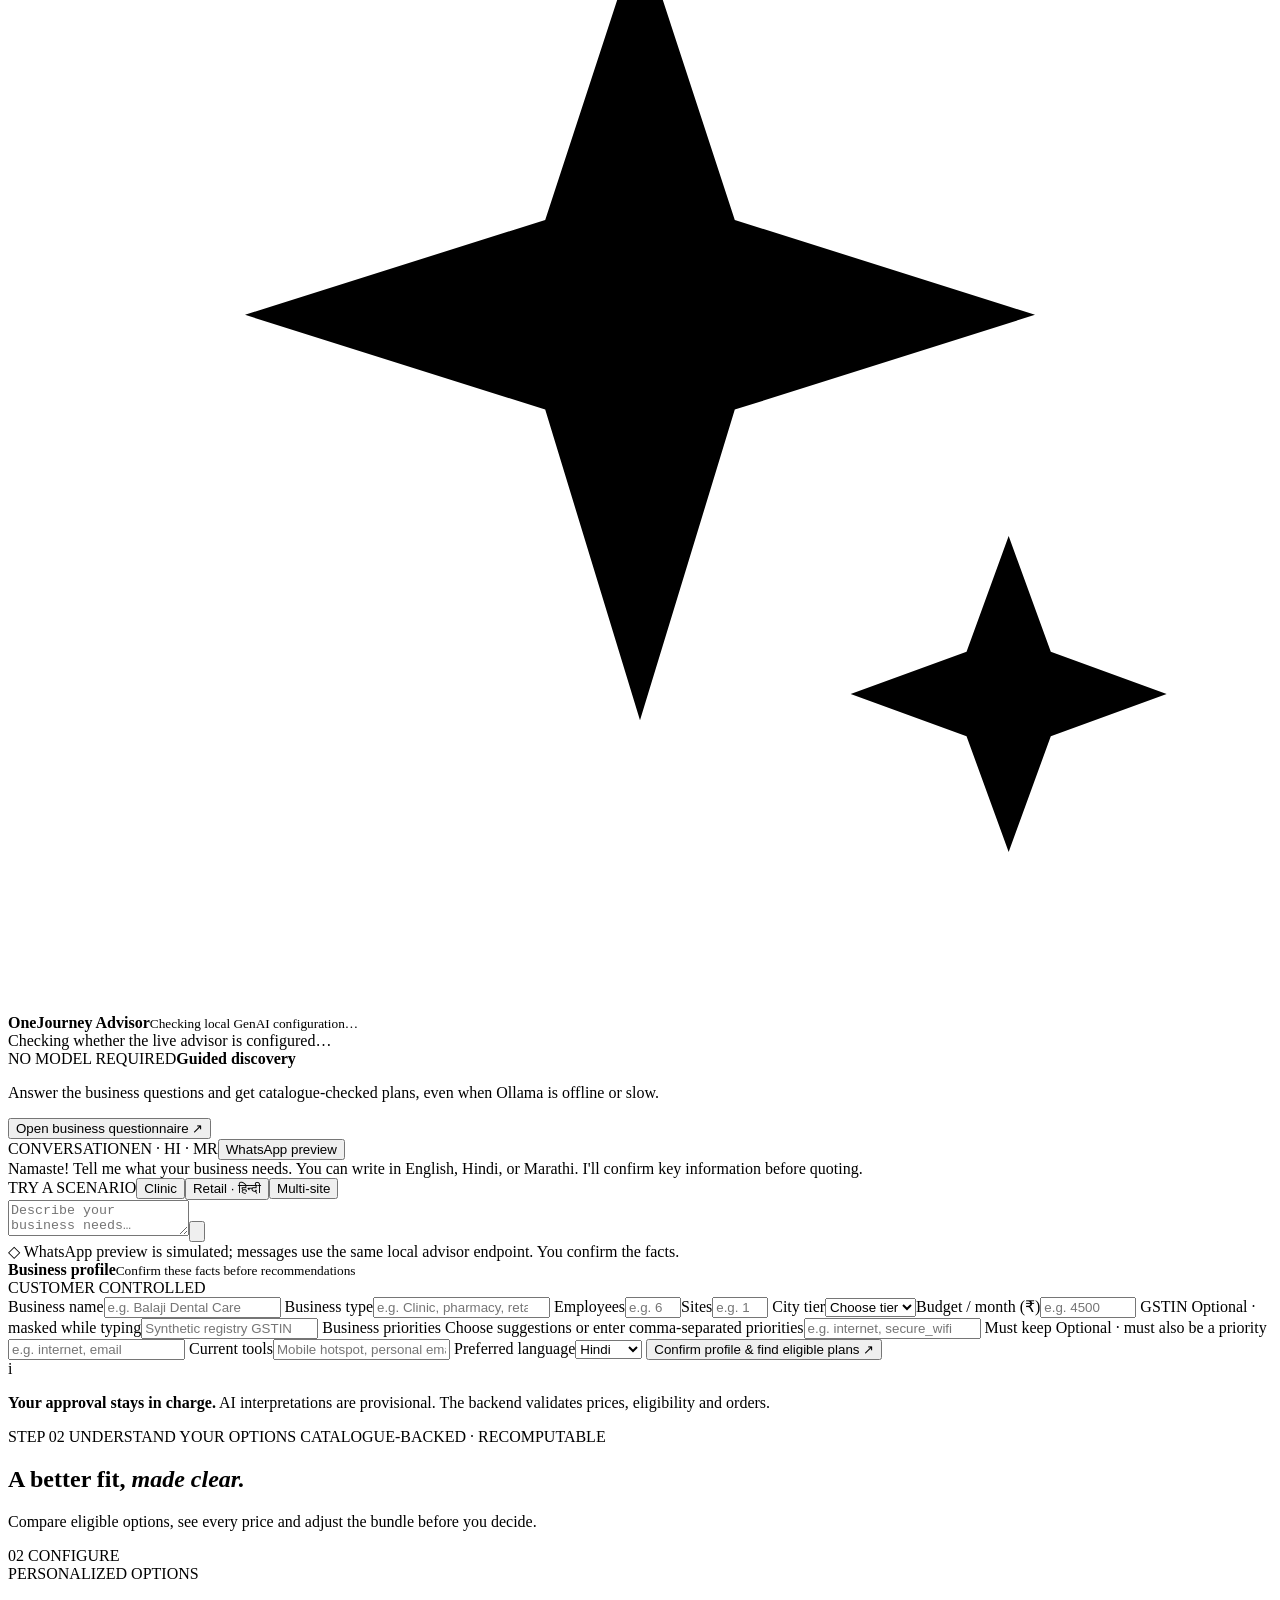
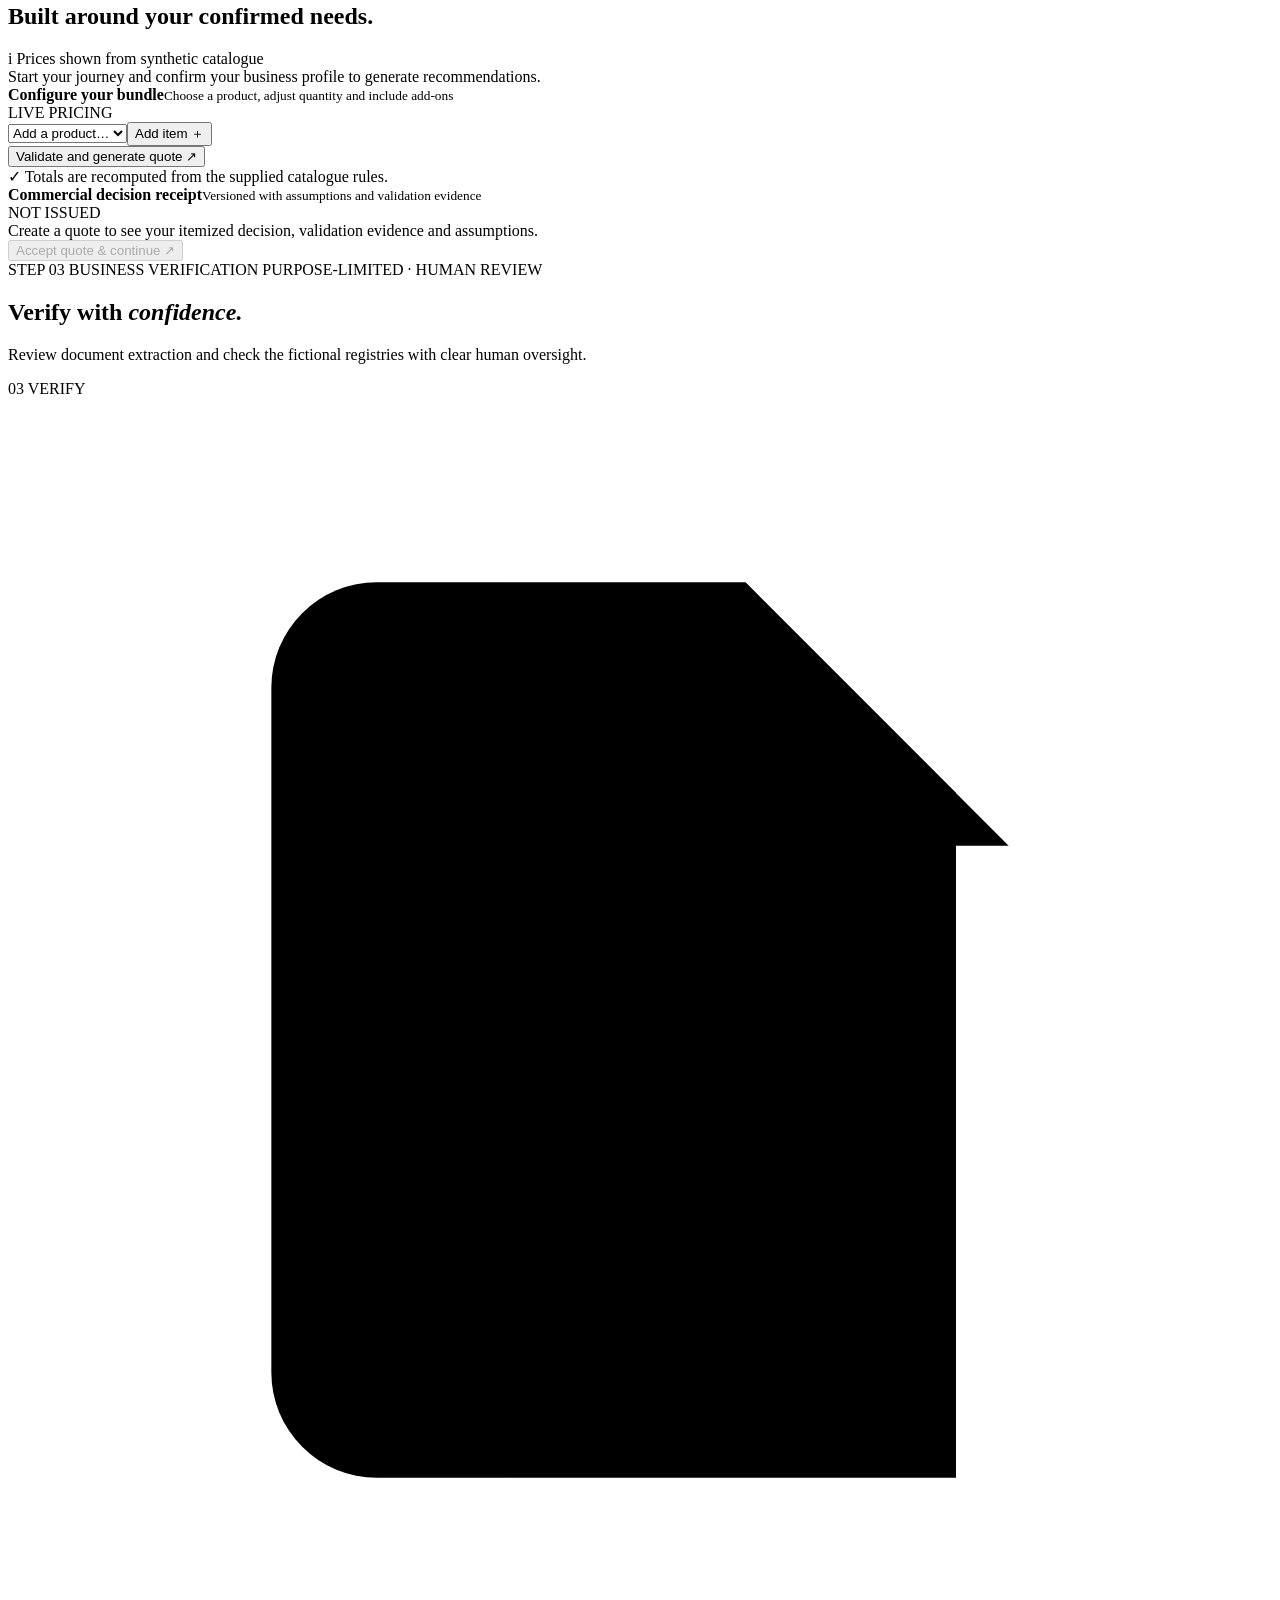
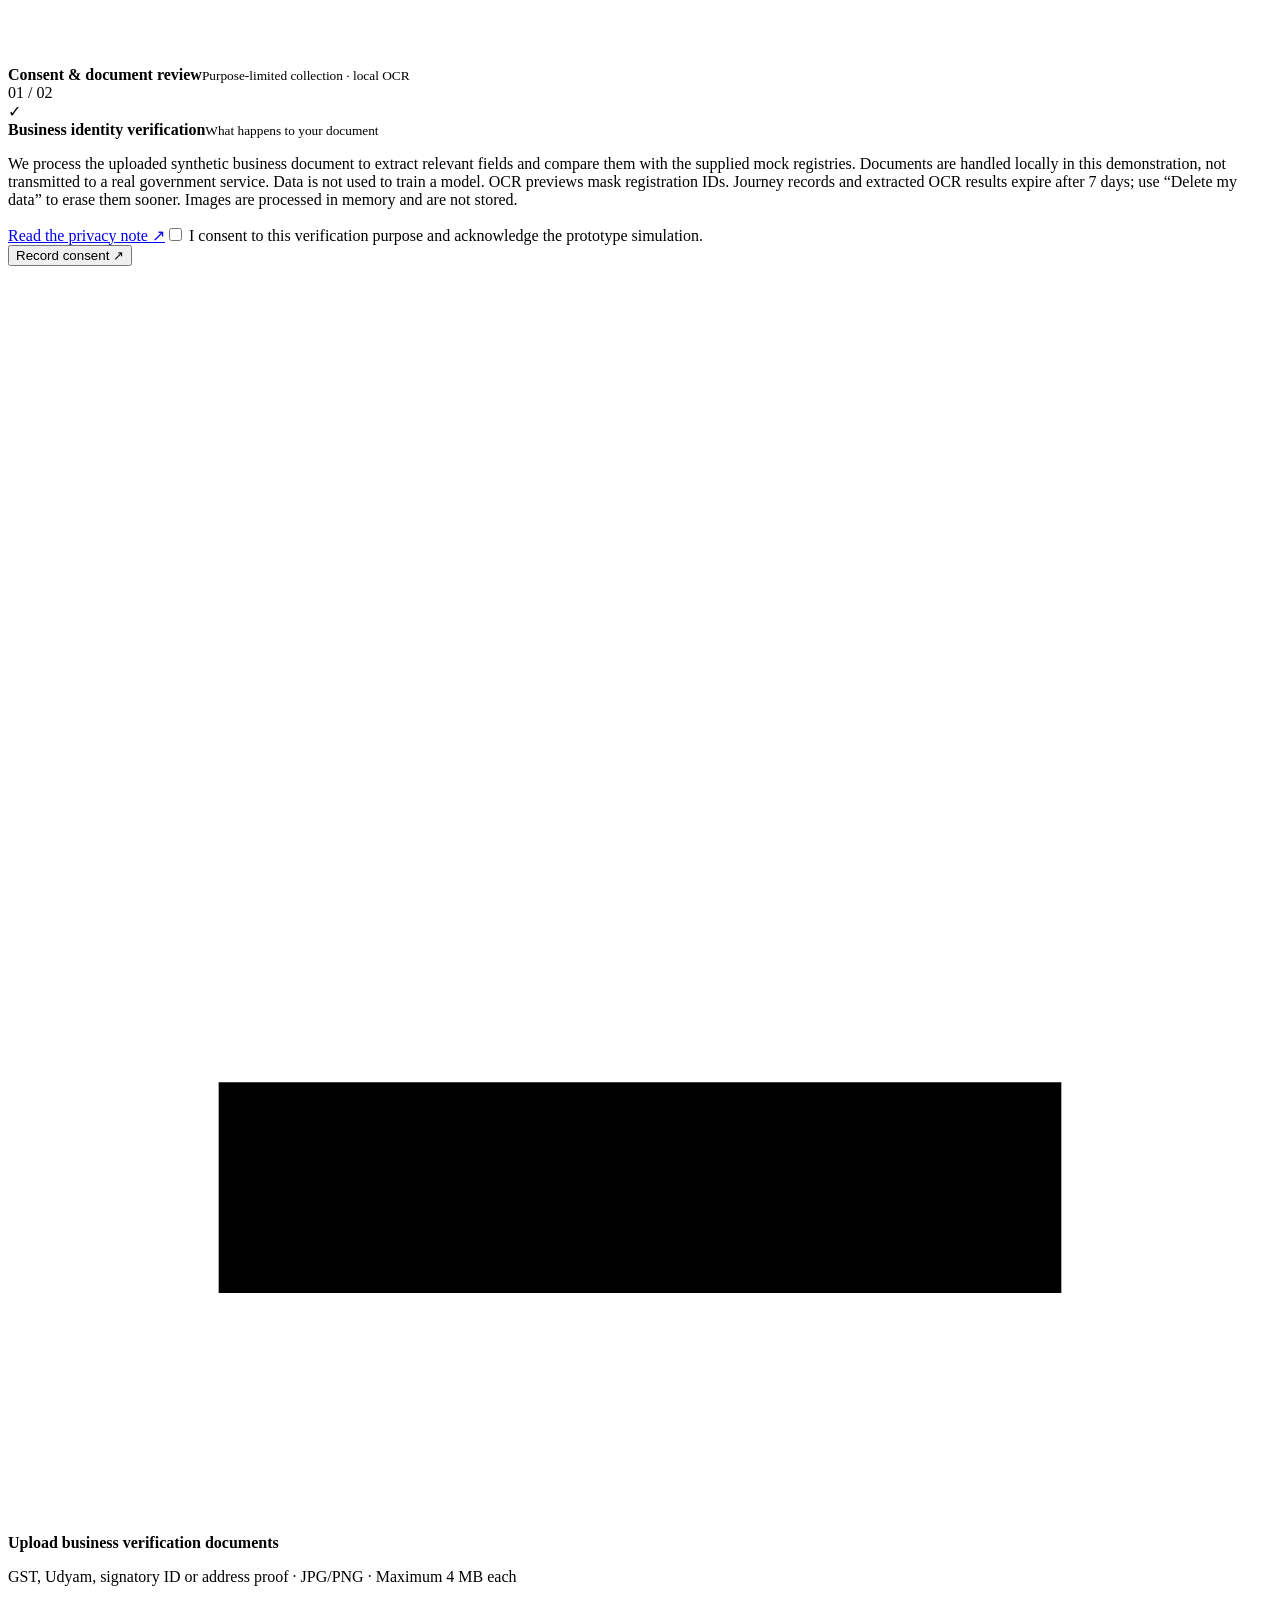
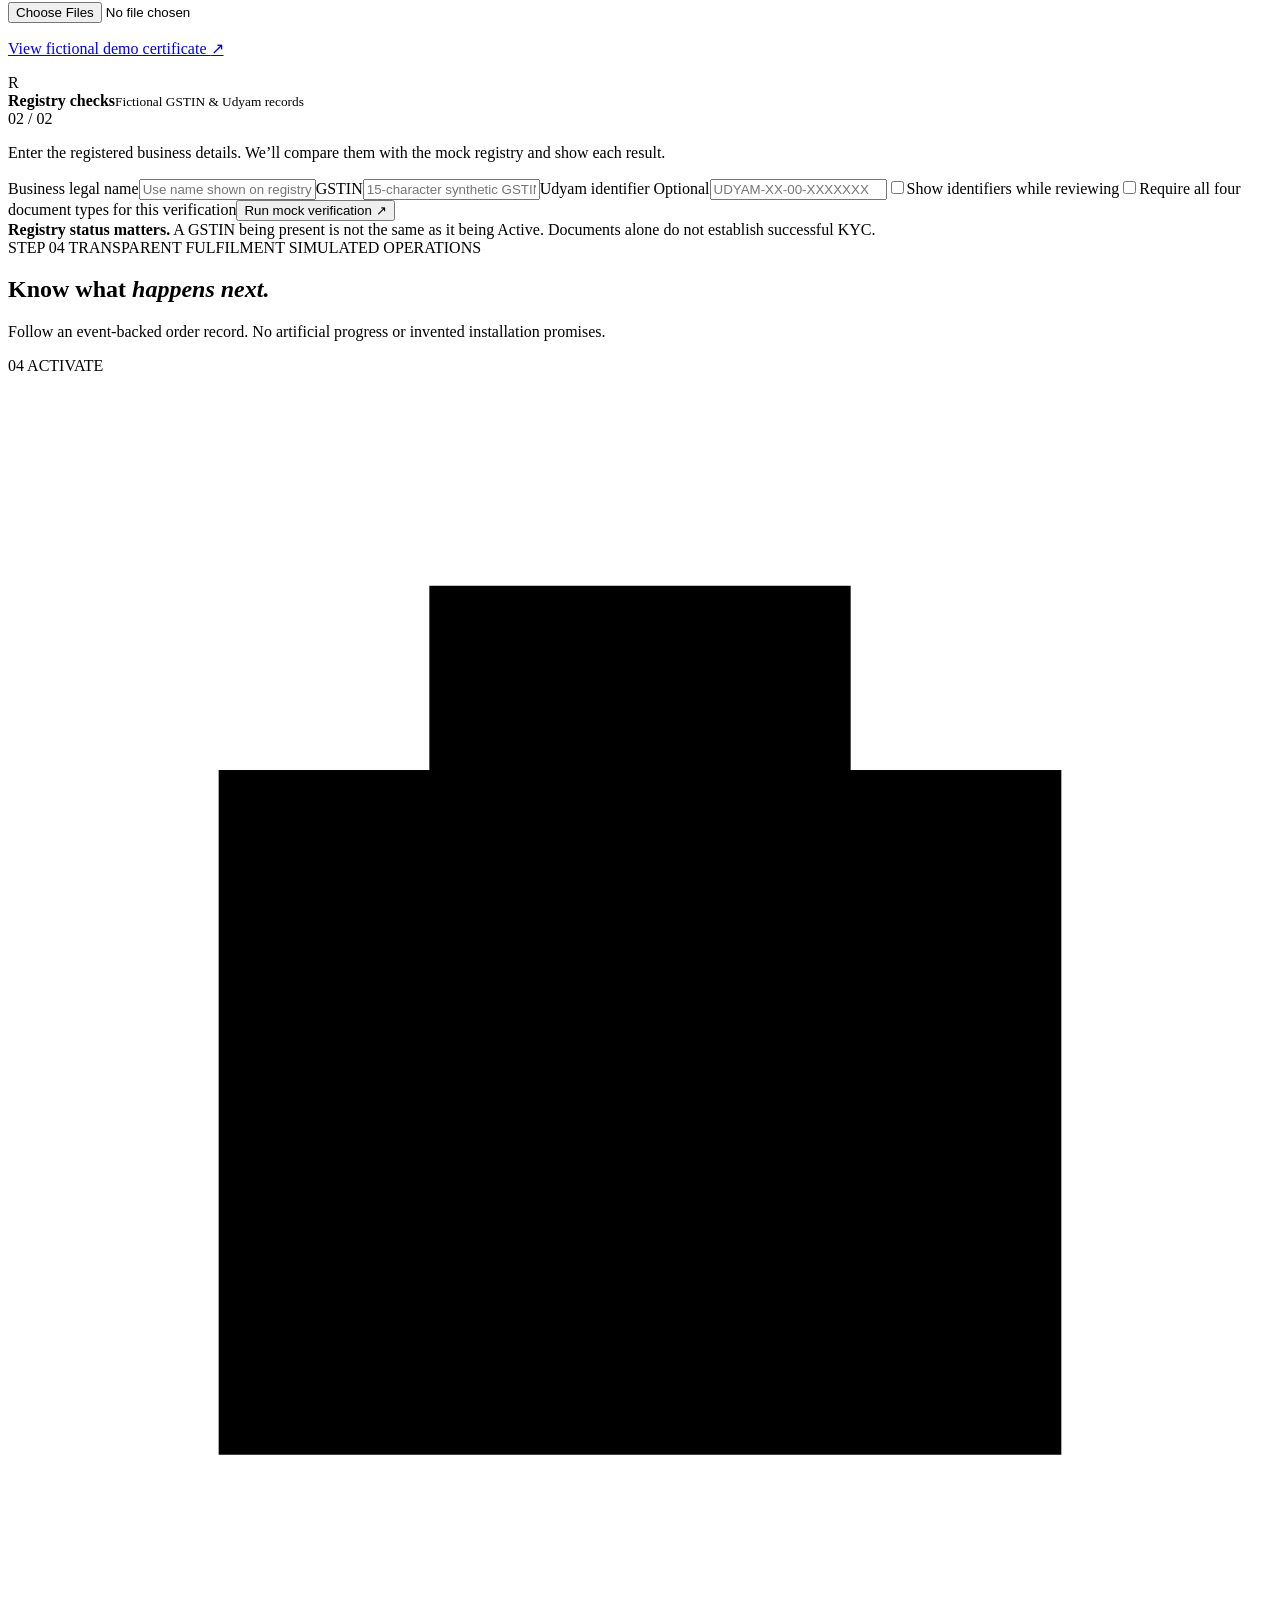
==== commit 2a06a331: "Harden onboarding and add submission artifacts" ====
--- a/app/static/index.html
+++ b/app/static/index.html
@@ -164,15 +164,16 @@
           <div class="view-kicker"><span>STEP 01</span> INTELLIGENT DISCOVERY <span class="kicker-rule"></span> <span class="view-kicker-note">LOCAL MODEL · CUSTOMER-CONTROLLED</span></div>
           <div class="page-head"><div><h1 id="advisor-title" class="inner-title">Start with the <em>business.</em></h1><p class="sub">A local AI advisor turns natural conversation into confirmed facts and catalogue-grounded next steps.</p></div><span class="stage-tag"><span>01</span> DISCOVER</span></div>
           <div class="two-col advisor-layout">
-            <section class="panel chat-panel">
+            <section class="panel chat-panel" id="chat-panel">
               <div class="panel-top advisor-panel-top"><span class="bot-avatar"><svg viewBox="0 0 24 24" aria-hidden="true"><path d="M12 3.5 13.8 9l5.7 1.8-5.7 1.8-1.8 5.9-1.8-5.9-5.7-1.8L10.2 9 12 3.5Z"/><path d="m19 15 .8 2.2L22 18l-2.2.8L19 21l-.8-2.2L16 18l2.2-.8L19 15Z"/></svg></span><div class="agent-heading"><b>OneJourney Advisor</b><small id="mode-label">Checking local GenAI configuration…</small></div><span id="advisor-dot" class="live-dot offline" aria-label="Advisor status"></span></div>
               <div id="ai-status" class="hint ai-status">Checking whether the live advisor is configured…</div>
-              <div class="conversation-label"><span>CONVERSATION</span><span>EN · HI · MR</span></div>
+              <div class="guided-fallback" id="guided-fallback"><div><span class="fallback-kicker">NO MODEL REQUIRED</span><b>Guided discovery</b><p>Answer the business questions and get catalogue-checked plans, even when Ollama is offline or slow.</p></div><button type="button" class="btn outline" id="open-guided-setup">Open business questionnaire ↗</button></div>
+              <div class="conversation-label"><span>CONVERSATION</span><span>EN · HI · MR</span><button type="button" id="chat-mode-toggle" class="chat-mode-toggle" aria-pressed="false">WhatsApp preview</button></div>
               <div id="messages" class="messages"><div class="msg bot">Namaste! Tell me what your business needs. You can write in English, Hindi, or Marathi. I'll confirm key information before quoting.</div></div>
               <div id="tool-evidence" class="ai-evidence" aria-live="polite"></div>
               <div class="quickprompts"><span class="prompt-label">TRY A SCENARIO</span><button class="chip" data-prompt="I run a clinic with 6 staff and need internet, cloud email and backup. Budget 4500">Clinic</button><button class="chip" data-prompt="Mujhe kirana dukaan ke liye internet aur mobile sim chahiye. Budget 1500">Retail · हिन्दी</button><button class="chip" data-prompt="My 3 branch restaurant has 12 employees and needs internet and CCTV">Multi-site</button></div>
               <form id="chat-form" class="send-box"><textarea id="chat-input" placeholder="Describe your business needs…" rows="2" aria-label="Describe your business needs"></textarea><button type="submit" class="send-btn" aria-label="Send message"><svg viewBox="0 0 24 24" aria-hidden="true"><path d="m4 4 16 8-16 8 3-8-3-8Z"/><path d="M7 12h13"/></svg></button></form>
-              <div class="chat-privacy"><span class="privacy-lock">◇</span> Processed by your configured local model. You confirm the facts.</div>
+              <div class="chat-privacy"><span class="privacy-lock">◇</span> WhatsApp preview is simulated; messages use the same local advisor endpoint. You confirm the facts.</div>
             </section>
             <section class="panel profile-panel"><div class="panel-top"><div><b>Business profile</b><small>Confirm these facts before recommendations</small></div><span class="panel-tag"><span class="tag-dot"></span> CUSTOMER CONTROLLED</span></div>
               <form id="profile-form" class="field-grid">
@@ -205,7 +206,7 @@
           <div class="view-kicker"><span>STEP 03</span> BUSINESS VERIFICATION <span class="kicker-rule"></span> <span class="view-kicker-note">PURPOSE-LIMITED · HUMAN REVIEW</span></div>
           <div class="page-head"><div><h1 id="kyc-title" class="inner-title">Verify with <em>confidence.</em></h1><p class="sub">Review document extraction and check the fictional registries with clear human oversight.</p></div><span class="stage-tag"><span>03</span> VERIFY</span></div>
           <div class="two-col kyc-layout"><section class="panel"><div class="panel-top"><span class="panel-symbol"><svg viewBox="0 0 24 24" aria-hidden="true"><path d="M7 3.5h7l4 4v13H7a2 2 0 0 1-2-2v-13a2 2 0 0 1 2-2Z"/><path d="M14 3.5v5h5M8.5 13h7M8.5 16.5h5"/></svg></span><div><b>Consent &amp; document review</b><small>Purpose-limited collection · local OCR</small></div><span class="panel-tag">01 / 02</span></div>
-              <div class="consent-card"><div class="consent-heading"><span class="consent-shield">✓</span><div><b>Business identity verification</b><small>What happens to your document</small></div></div><p>We process the uploaded synthetic business document to extract relevant fields and compare them with the supplied mock registries. Documents are handled locally in this demonstration, not transmitted to a real government service. Data is not used to train a model. OCR previews mask registration IDs. Locally stored records remain until the demo database is deleted and are not encrypted at rest.</p><a href="/privacy" target="_blank" rel="noopener">Read the privacy note ↗</a><label class="check"><input type="checkbox" id="consent-check"> <span>I consent to this verification purpose and acknowledge the prototype simulation.</span></label></div>
+              <div class="consent-card"><div class="consent-heading"><span class="consent-shield">✓</span><div><b>Business identity verification</b><small>What happens to your document</small></div></div><p>We process the uploaded synthetic business document to extract relevant fields and compare them with the supplied mock registries. Documents are handled locally in this demonstration, not transmitted to a real government service. Data is not used to train a model. OCR previews mask registration IDs. Journey records and extracted OCR results expire after 7 days; use “Delete my data” to erase them sooner. Images are processed in memory and are not stored.</p><a href="/privacy" target="_blank" rel="noopener">Read the privacy note ↗</a><label class="check"><input type="checkbox" id="consent-check"> <span>I consent to this verification purpose and acknowledge the prototype simulation.</span></label></div>
               <button class="btn secondary full" id="grant-consent">Record consent <span class="btn-arrow">↗</span></button>
               <div class="dropzone" id="dropzone"><span class="upload-mark"><svg viewBox="0 0 24 24" aria-hidden="true"><path d="M12 16V4m0 0L7.5 8.5M12 4l4.5 4.5"/><path d="M4 15.5v4h16v-4"/></svg></span><b>Upload business verification documents</b><p>GST, Udyam, signatory ID or address proof · JPG/PNG · Maximum 4 MB each</p><input id="kyc-file" type="file" accept="image/*" multiple><p class="demo-document"><a href="/api/demo/document" target="_blank" rel="noopener">View fictional demo certificate <span>↗</span></a></p></div><div id="ocr-result" class="ocr-result"></div>
             </section>
@@ -223,10 +224,10 @@
           <div class="view-kicker"><span>ASSISTED COMPLETION</span> COMPLEMENT DIGITAL WITH HUMAN SUPPORT <span class="kicker-rule"></span></div>
           <div class="page-head"><div><h1 id="partners-title" class="inner-title">Human help, <em>at the right moment.</em></h1><p class="sub">Transfer a complex request with context and attribution—only after customer approval.</p></div><span class="stage-tag"><span>+</span> PARTNER DESK</span></div>
           <div class="partner-banner"><span class="partner-banner-mark"><svg viewBox="0 0 24 24" aria-hidden="true"><circle cx="9" cy="8" r="3.5"/><path d="M3.5 20v-1.5A5.5 5.5 0 0 1 9 13h1a5.5 5.5 0 0 1 5.5 5.5V20M16 4.8a3.5 3.5 0 0 1 0 6.5m2 2.2a5.2 5.2 0 0 1 2.5 4.5V20"/></svg></span><div><span class="section-kicker">A PERSON, WITH THE RIGHT CONTEXT</span><p>Keep discovery moving when a serviceability check, identity mismatch or special requirement needs human attention.</p></div><span class="partner-banner-note">CUSTOMER<br>APPROVED</span></div>
-          <div class="two-col partner-layout"><section class="panel"><div class="panel-top"><div><b>Request assisted completion</b><small>Share only with explicit permission</small></div><span class="panel-tag">NEW REQUEST</span></div><label class="field" for="handoff-reason">What does the customer need help with?<textarea id="handoff-reason" rows="5" placeholder="e.g. Site serviceability cannot be confirmed or a document mismatch requires review"></textarea></label><label class="check checkout-check"><input type="checkbox" id="handoff-permission"><span>I authorize sharing this journey’s approved context with an assigned sales partner.</span></label><button id="submit-handoff" class="btn primary full">Send to partner queue <span class="btn-arrow">↗</span></button><div class="panel-footnote"><span>◇</span> Context sharing is recorded with the handoff.</div></section><section class="panel"><div class="panel-top"><span class="panel-symbol partner-list-symbol"><svg viewBox="0 0 24 24" aria-hidden="true"><path d="M5 5.5h14M5 12h14M5 18.5h9"/><circle cx="3.5" cy="5.5" r=".6"/><circle cx="3.5" cy="12" r=".6"/><circle cx="3.5" cy="18.5" r=".6"/></svg></span><div><b>Assisted opportunities</b><small>Attribution preserved · personal data restricted</small></div></div><div id="handoff-list" class="handoff-list"><div class="empty">No assisted cases queued.</div></div></section></div>
-        </section>
-
-        <footer class="app-footer"><div class="footer-brand"><span class="footer-brand-mark">O</span><strong>onejourney<span>.</span></strong><span class="footer-product">PROJECT UDYAM DIGITAL</span></div><div class="footer-disclaimer">Fictional customer data · Simulated payment &amp; operations · Not an Airtel production system</div></footer>
+          <div class="two-col partner-layout"><section class="panel"><div class="panel-top"><div><b>Request assisted completion</b><small>Share only with explicit permission</small></div><span class="panel-tag">NEW REQUEST</span></div><label class="field" for="handoff-reason">What does the customer need help with?<textarea id="handoff-reason" rows="5" placeholder="e.g. Site serviceability cannot be confirmed or a document mismatch requires review"></textarea></label><label class="check checkout-check"><input type="checkbox" id="handoff-permission"><span>I authorize sharing this journey’s approved context with an assigned sales partner.</span></label><button id="submit-handoff" class="btn primary full">Send to partner queue <span class="btn-arrow">↗</span></button><div class="panel-footnote"><span>◇</span> Context sharing is recorded with the handoff.</div></section><section class="panel"><div class="panel-top"><span class="panel-symbol partner-list-symbol"><svg viewBox="0 0 24 24" aria-hidden="true"><path d="M5 5.5h14M5 12h14M5 18.5h9"/><circle cx="3.5" cy="5.5" r=".6"/><circle cx="3.5" cy="12" r=".6"/><circle cx="3.5" cy="18.5" r=".6"/></svg></span><div><b>Assisted opportunities</b><small>Attribution preserved · personal data restricted</small></div></div><div id="handoff-list" class="handoff-list"><div class="empty">No assisted cases queued.</div></div><div class="handoff-propensity"><div class="propensity-heading"><div><b>Referral assist queue</b><small id="propensity-summary">Training local model on supplied synthetic data…</small></div><button id="refresh-propensity" class="chat-mode-toggle" type="button">Refresh</button></div><p>Logistic activation propensity helps a person order follow-ups. It does not establish eligibility or contact a lead.</p><div id="propensity-list"><div class="empty">Loading synthetic priority signals…</div></div></div></section></div>
+        </section>
+
+        <footer class="app-footer"><div class="footer-brand"><span class="footer-brand-mark">O</span><strong>onejourney<span>.</span></strong><span class="footer-product">PROJECT UDYAM DIGITAL</span></div><div class="footer-disclaimer">Fictional customer data · Simulated payment &amp; operations · Not an Airtel production system</div><button id="delete-my-data" class="text-link delete-data" type="button" disabled>Delete my data</button></footer>
       </main>
     </div>
   </div>
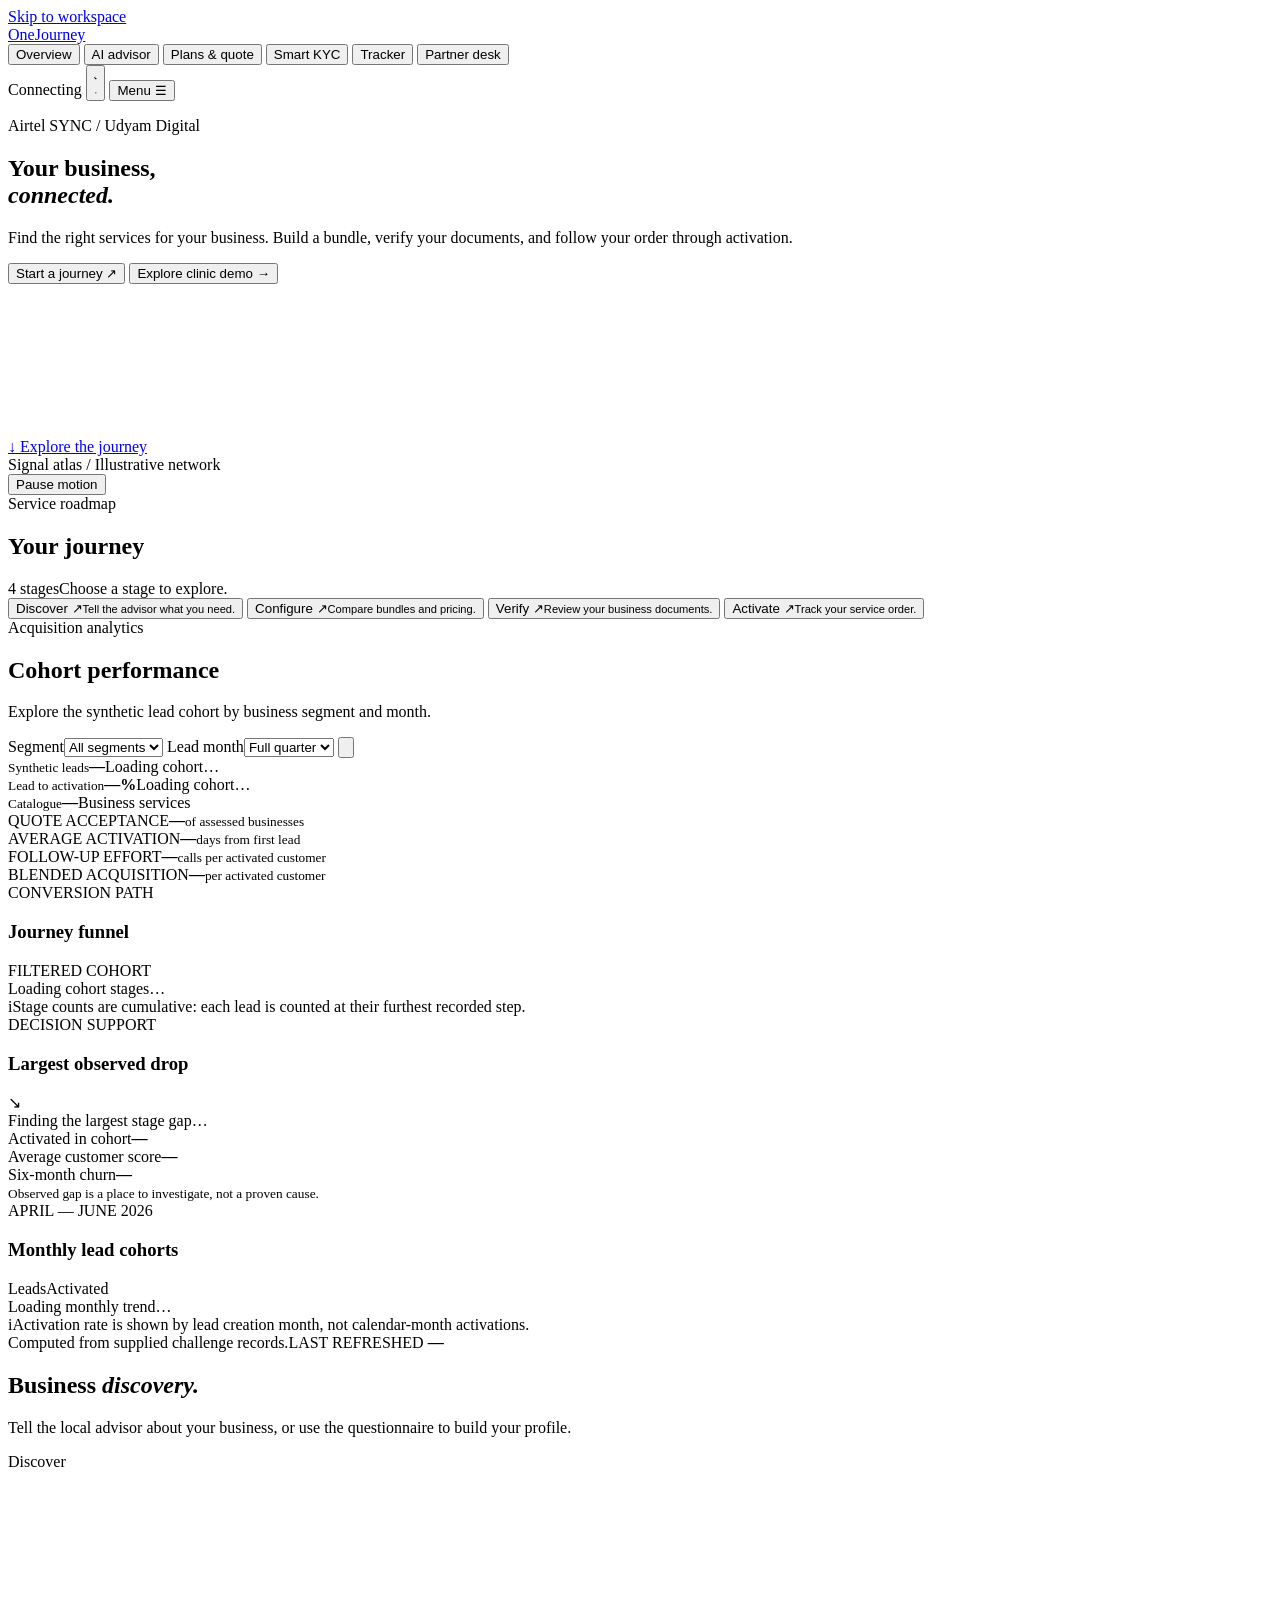
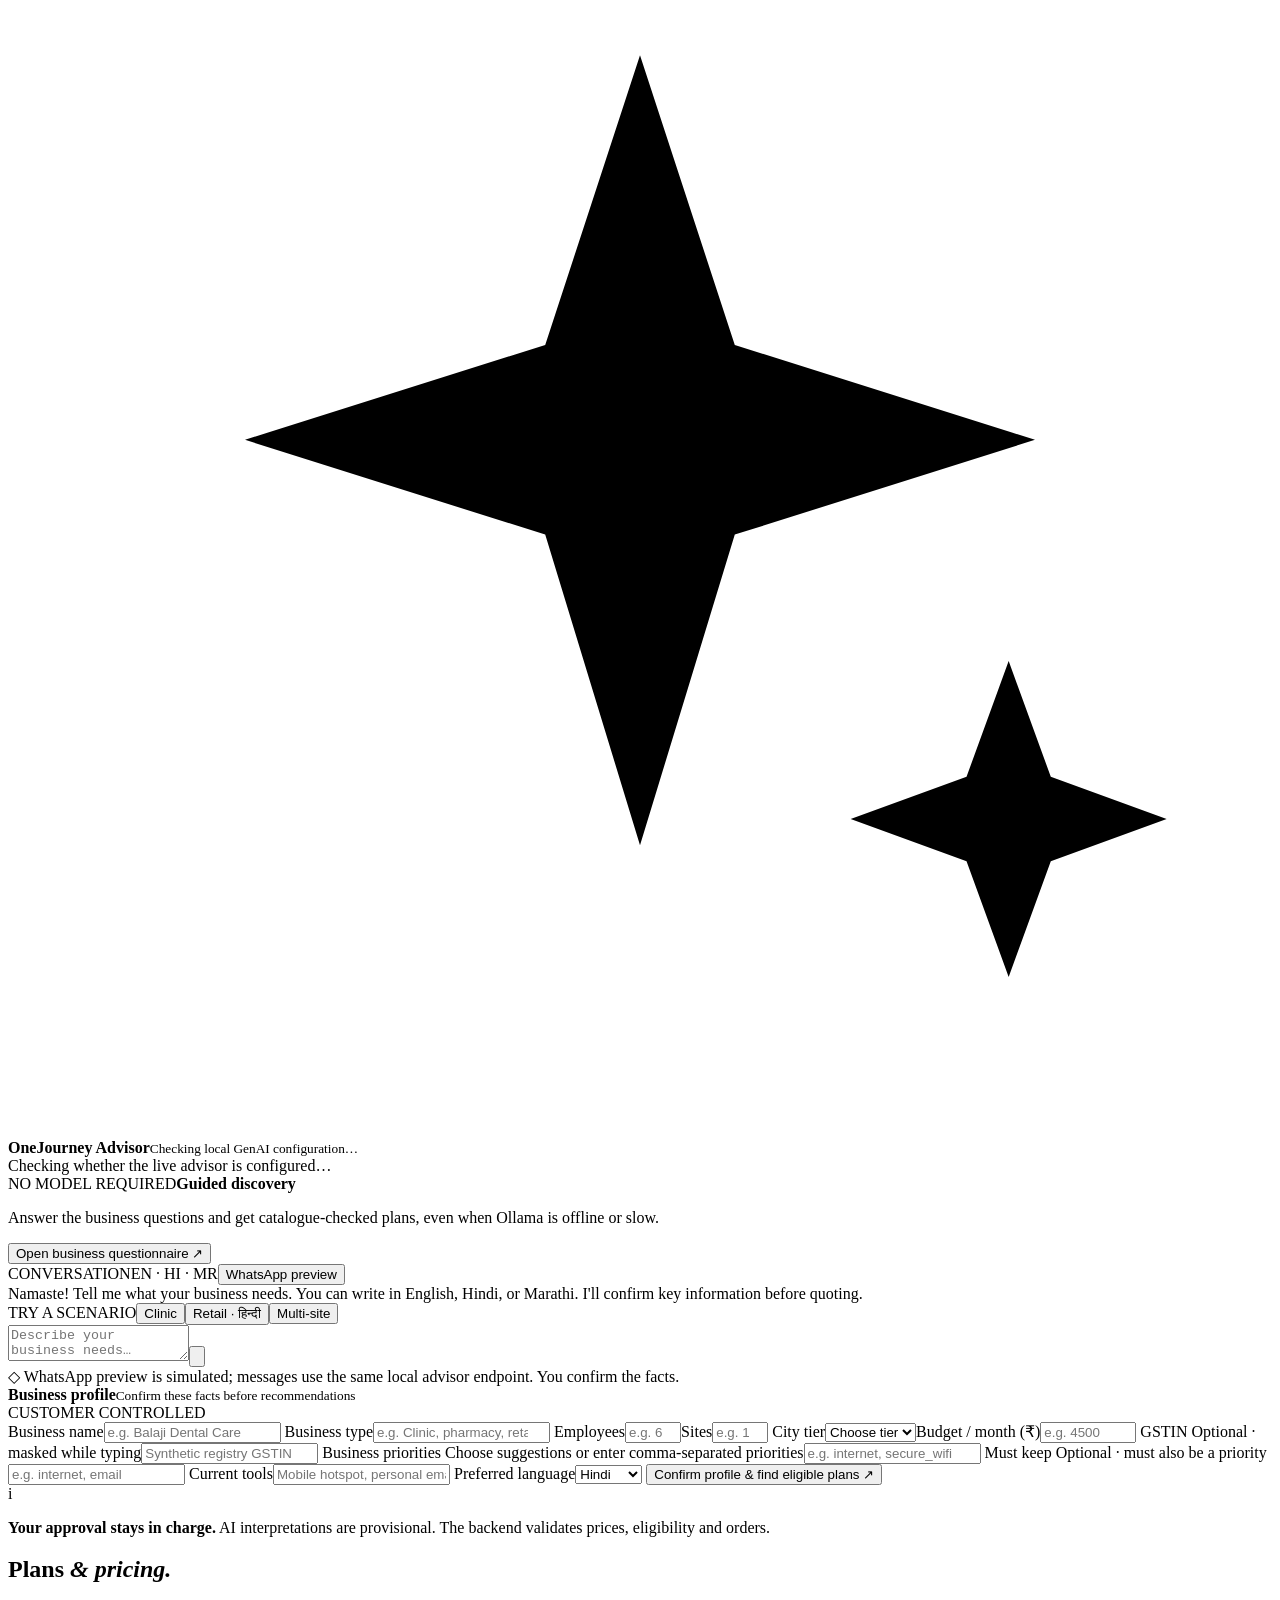
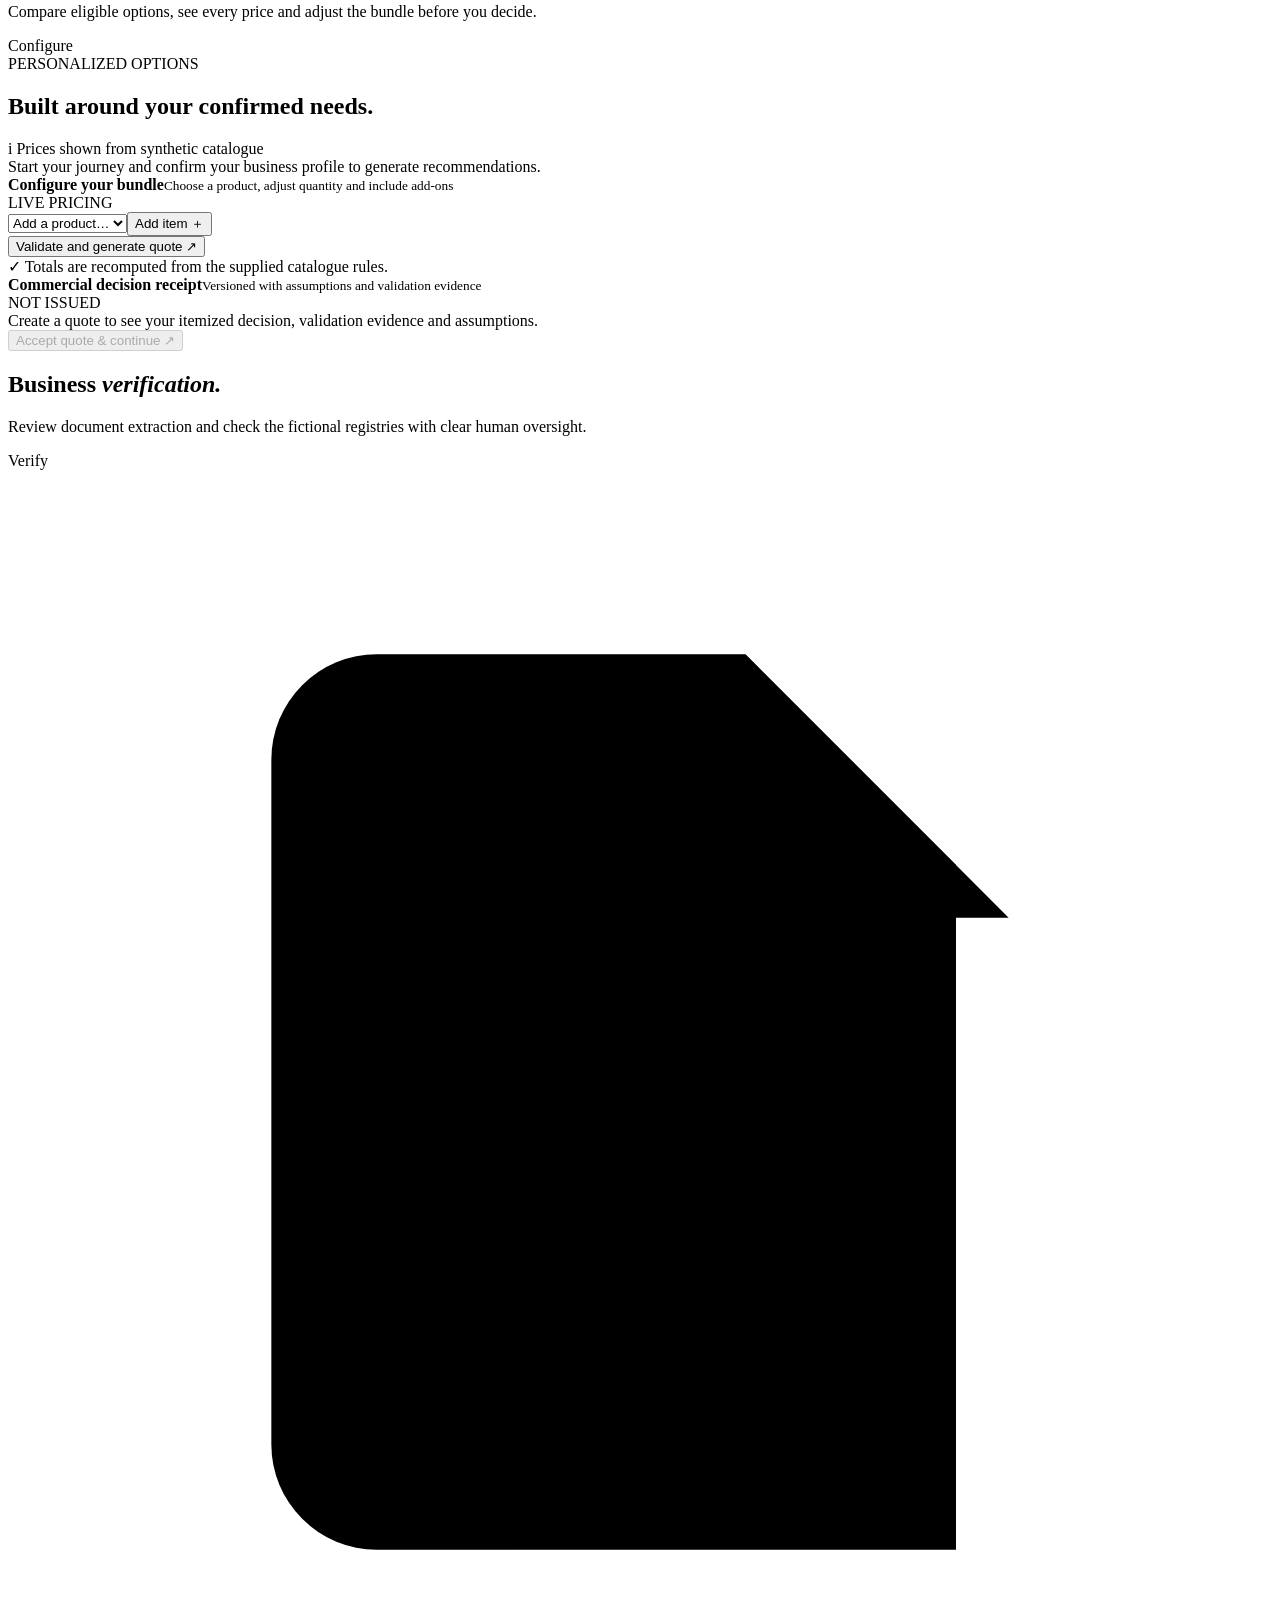
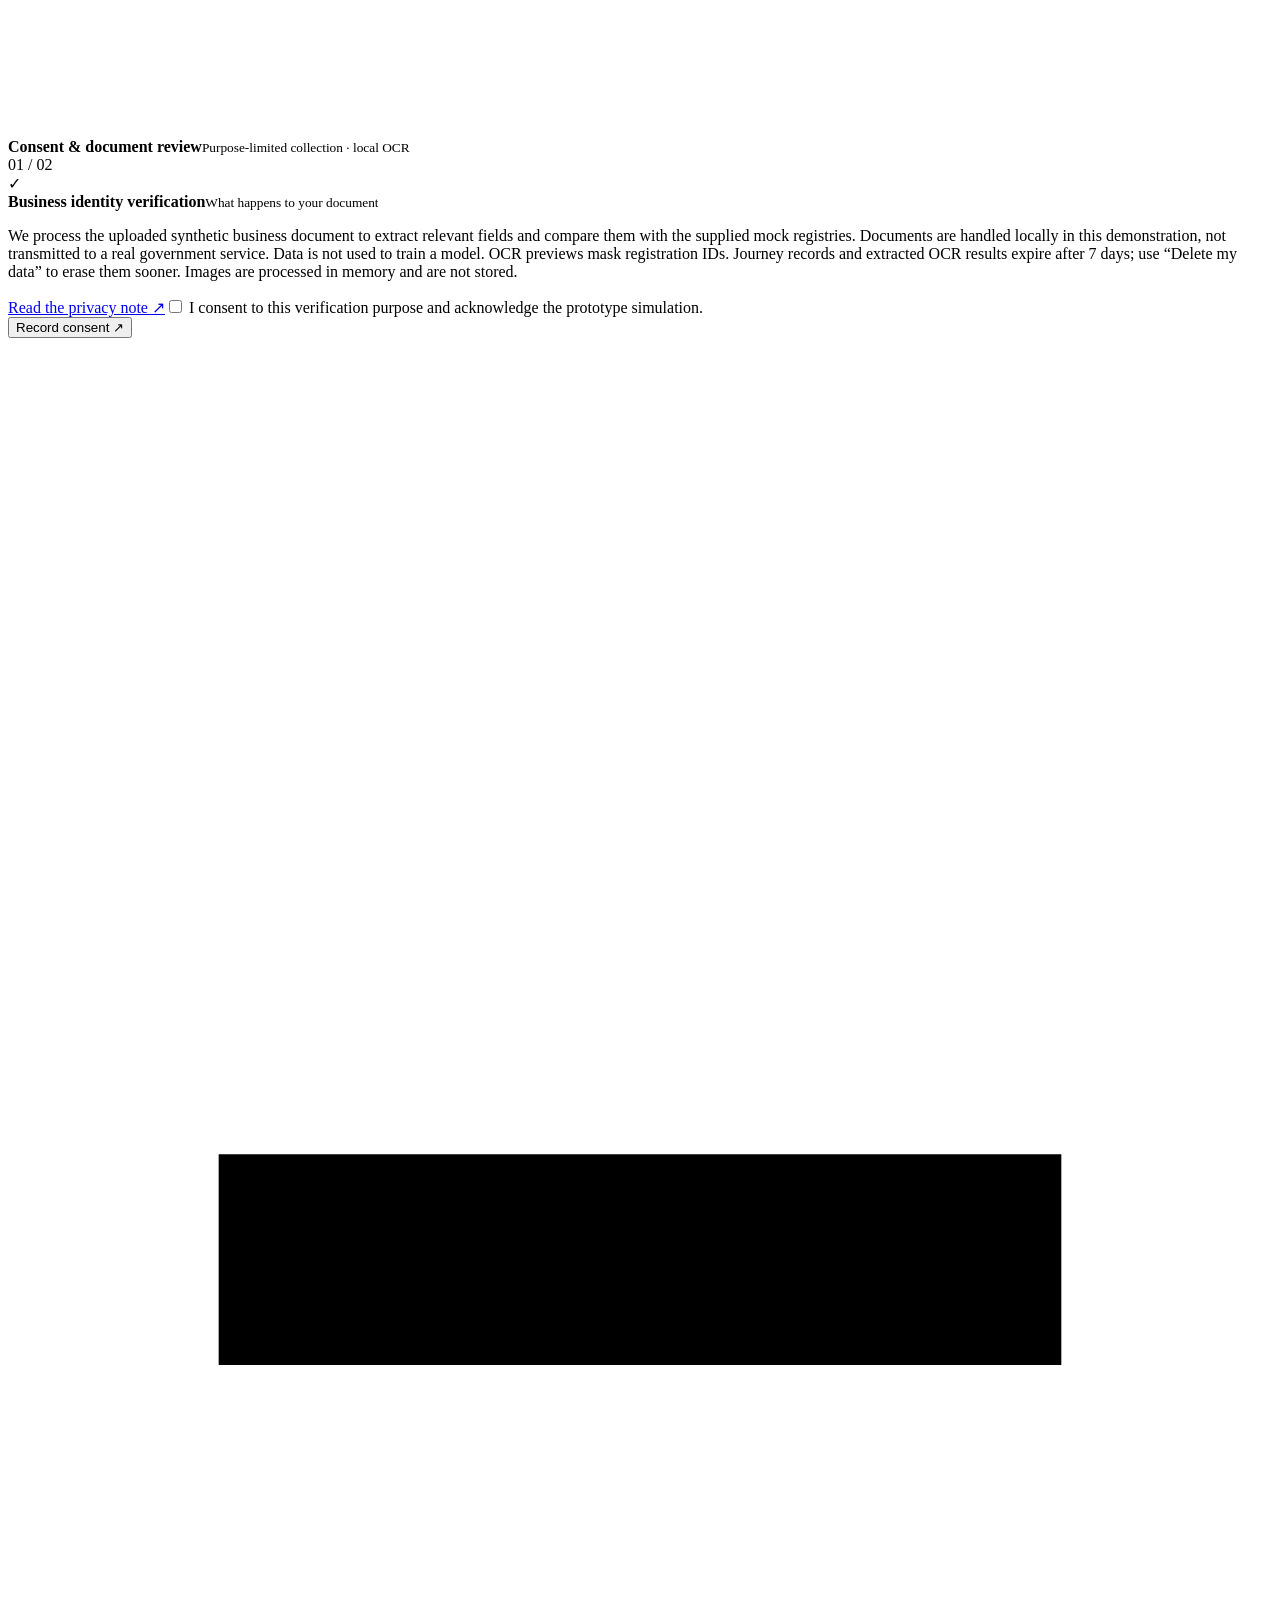
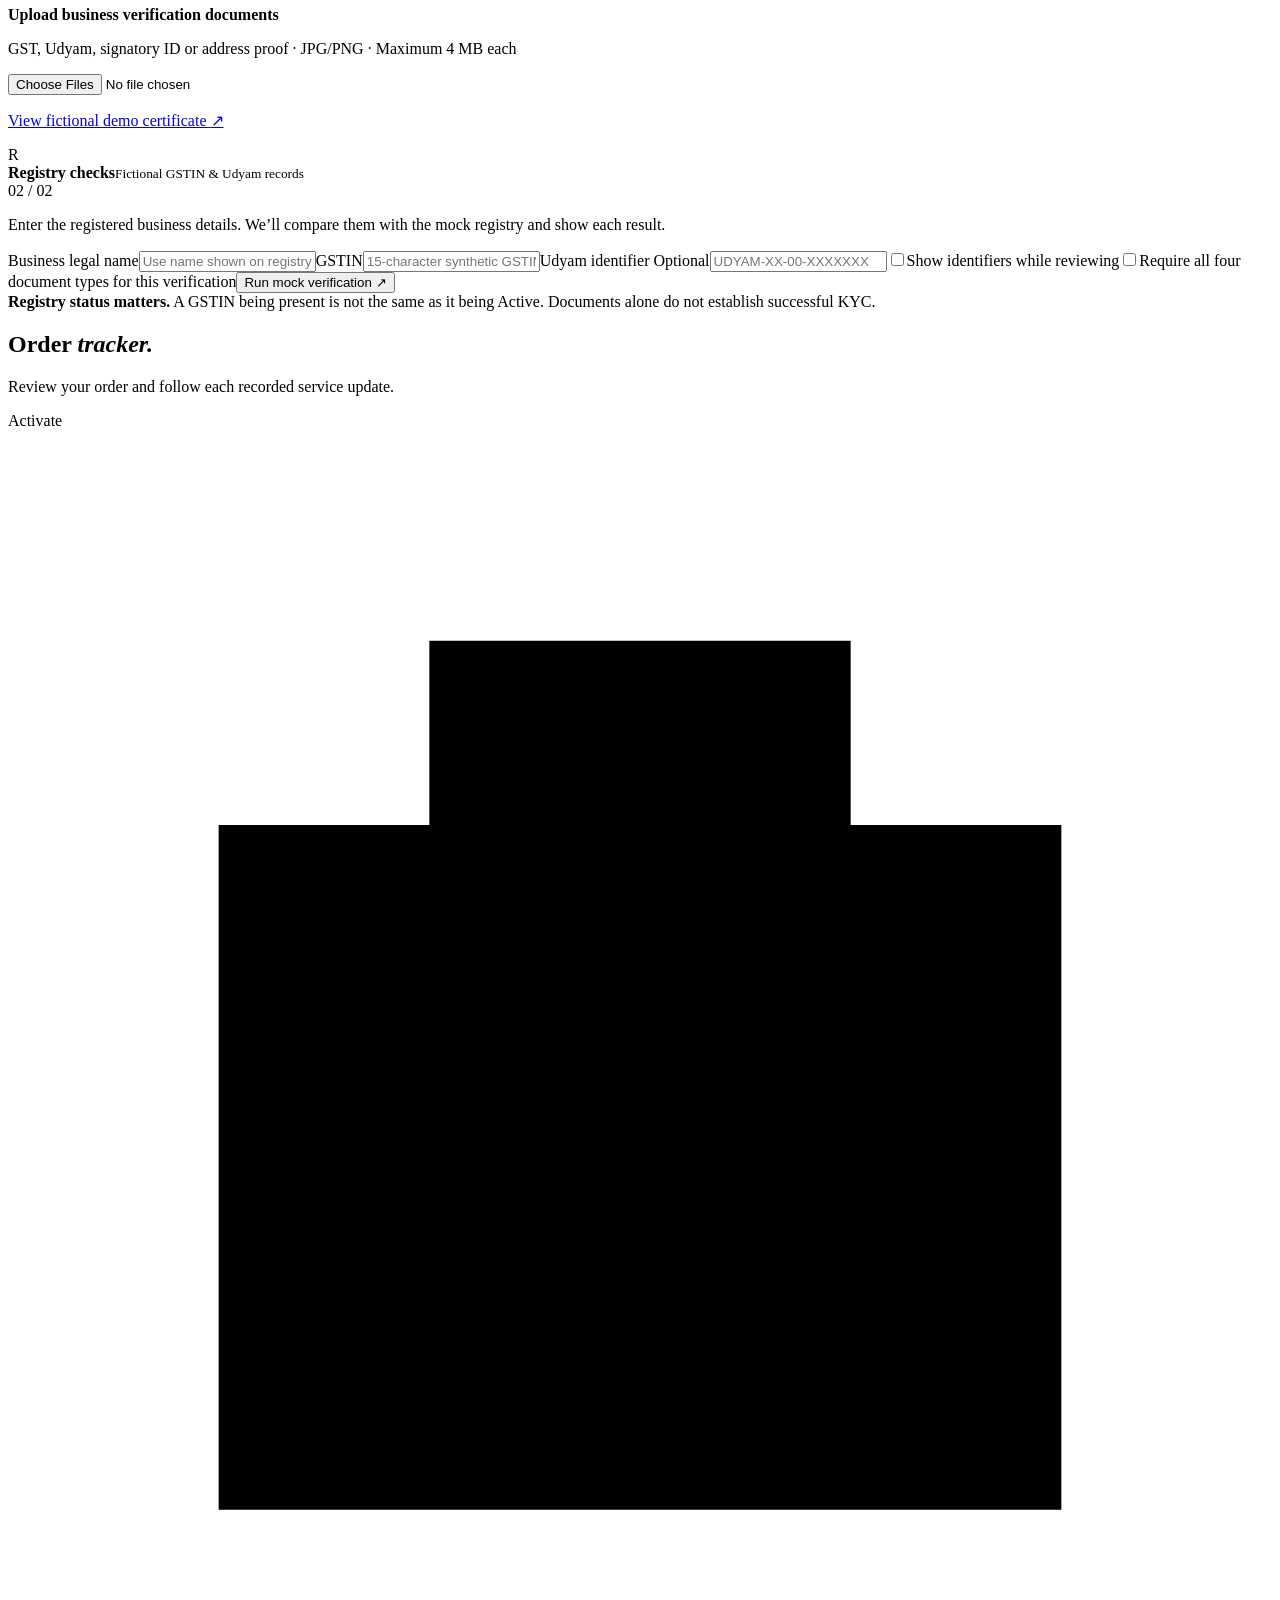
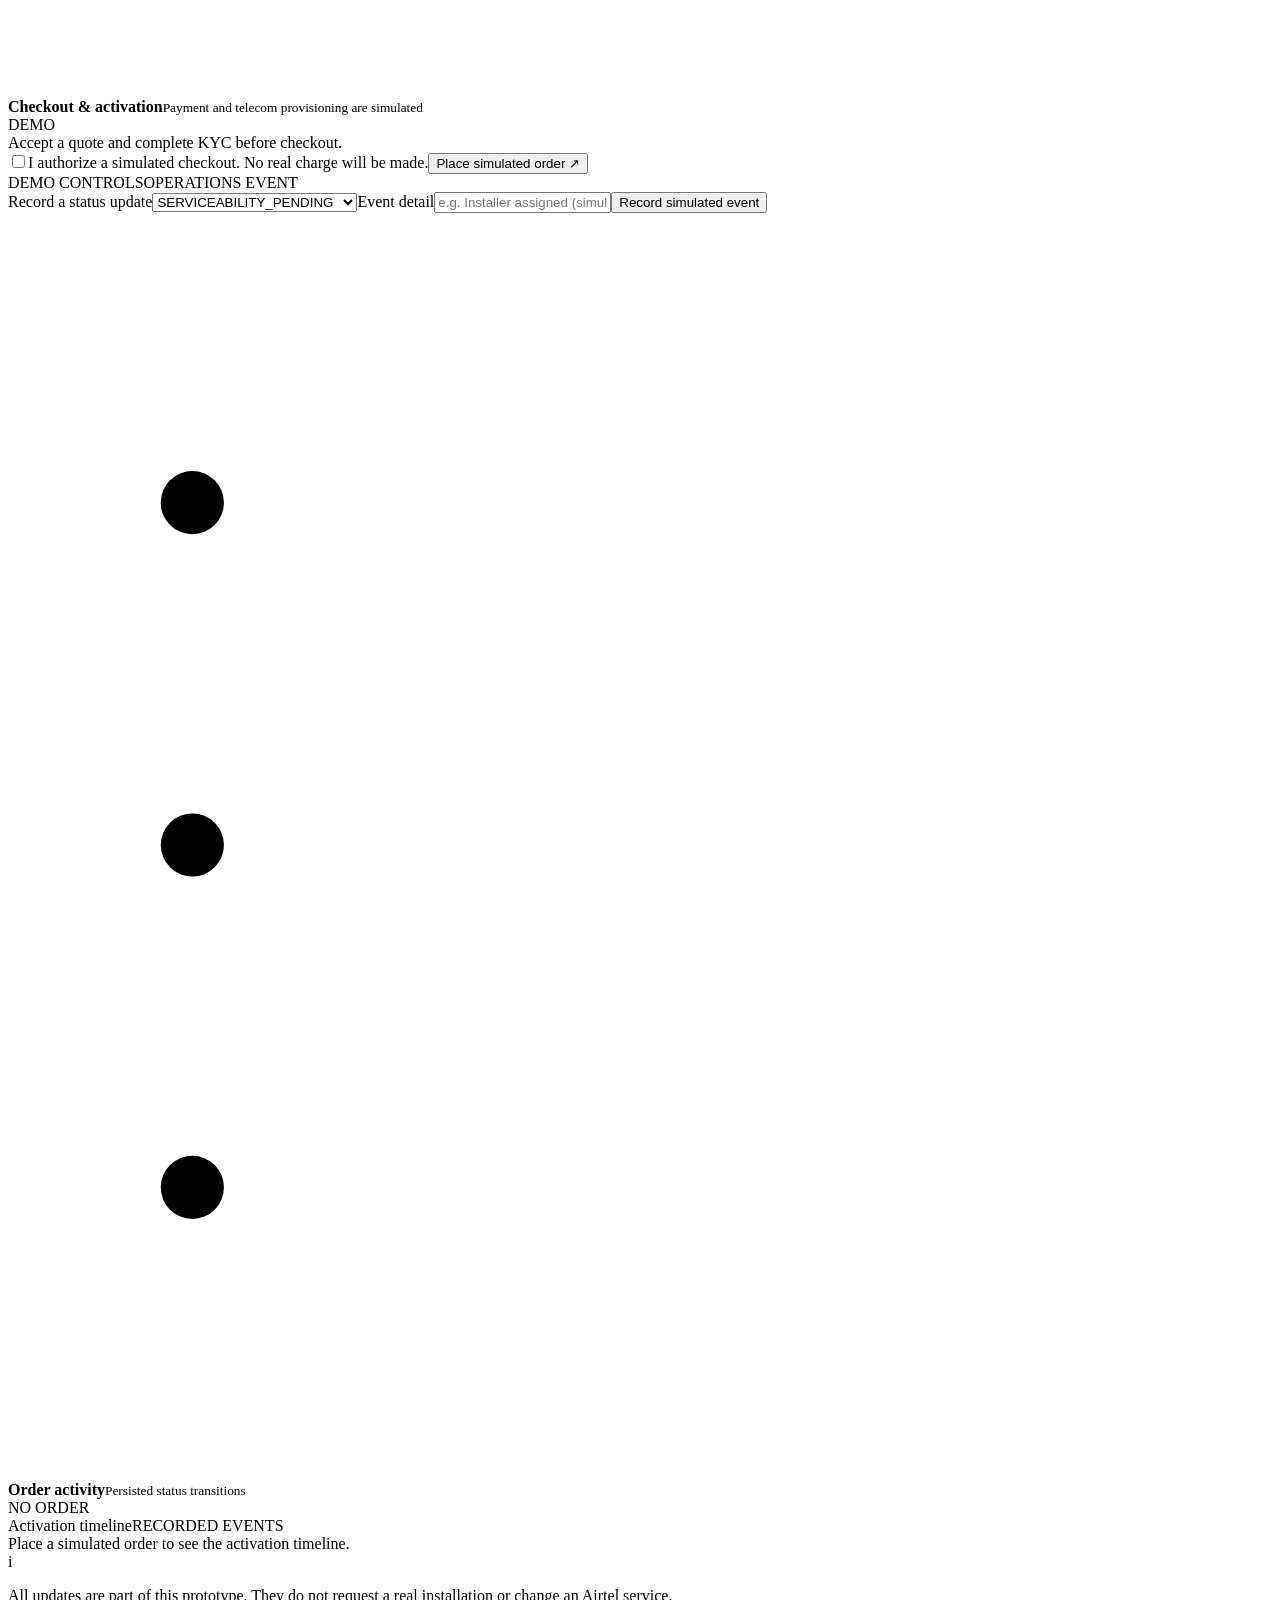
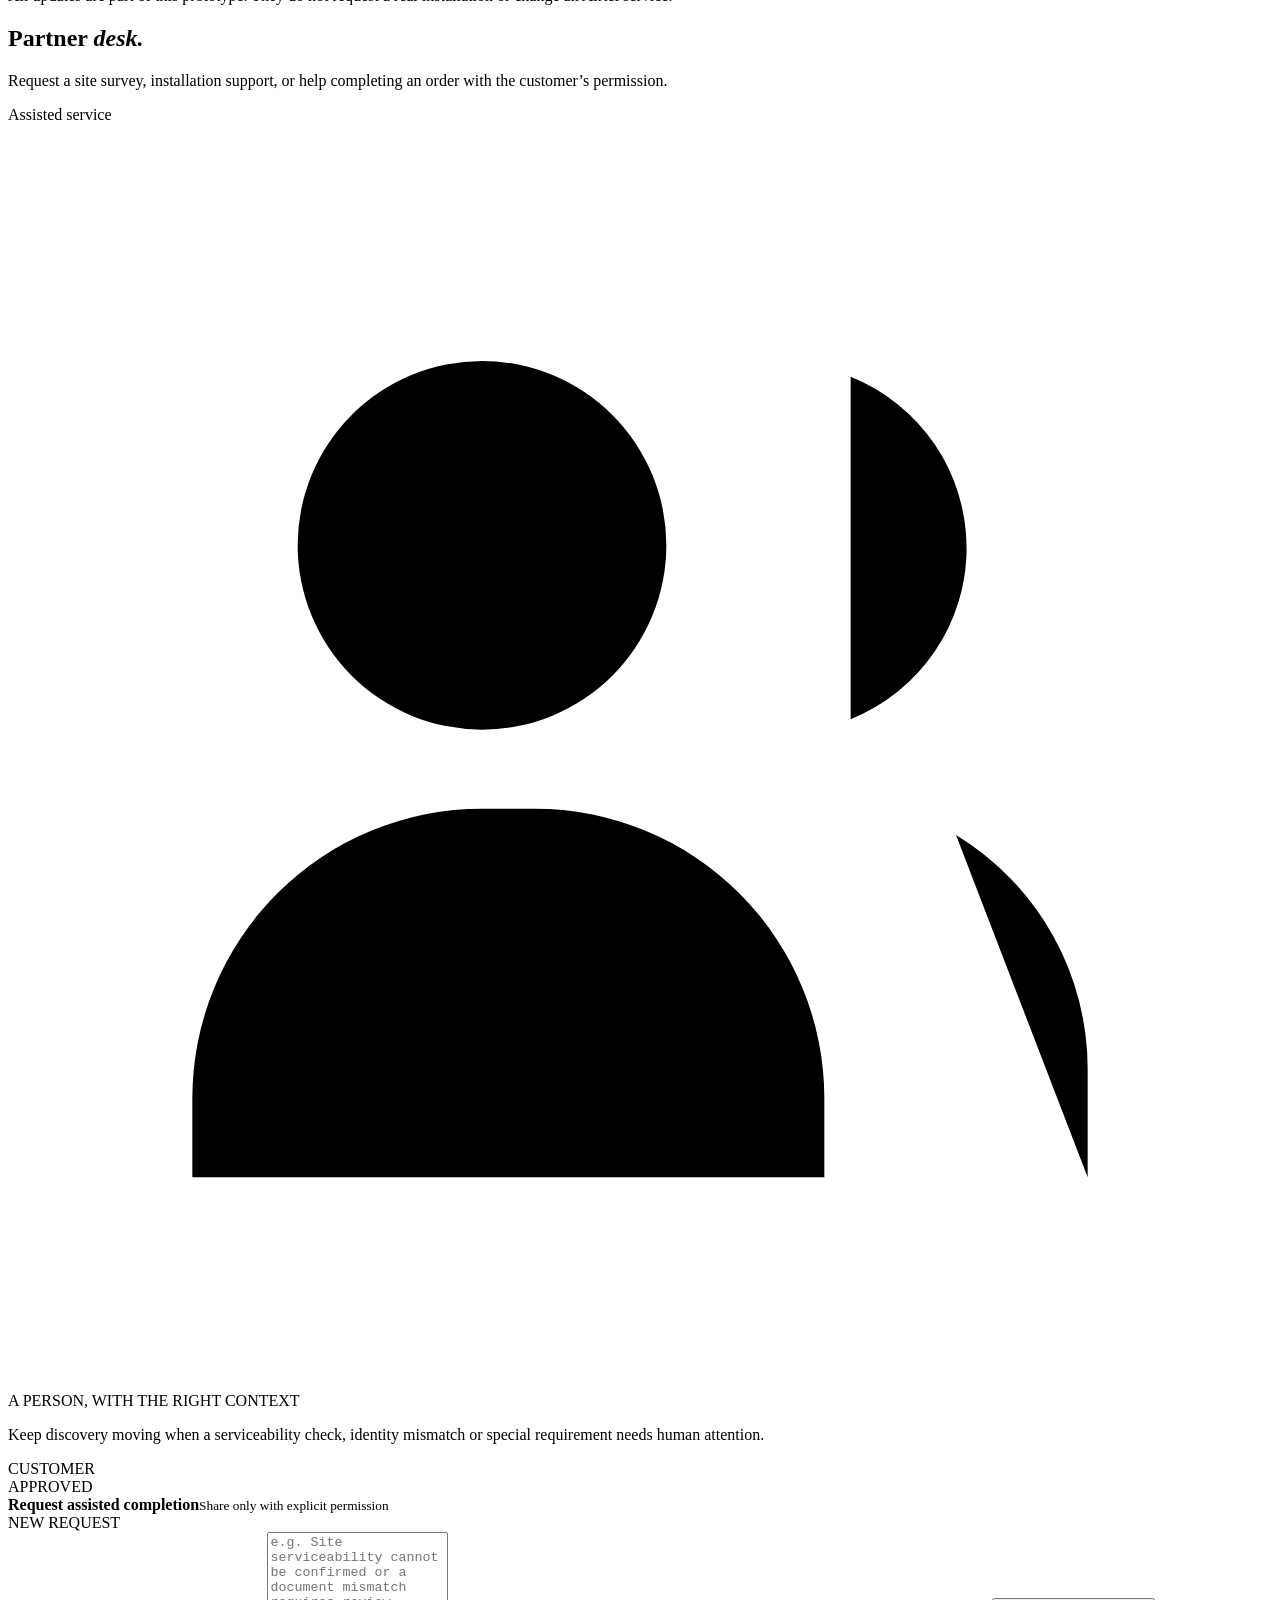
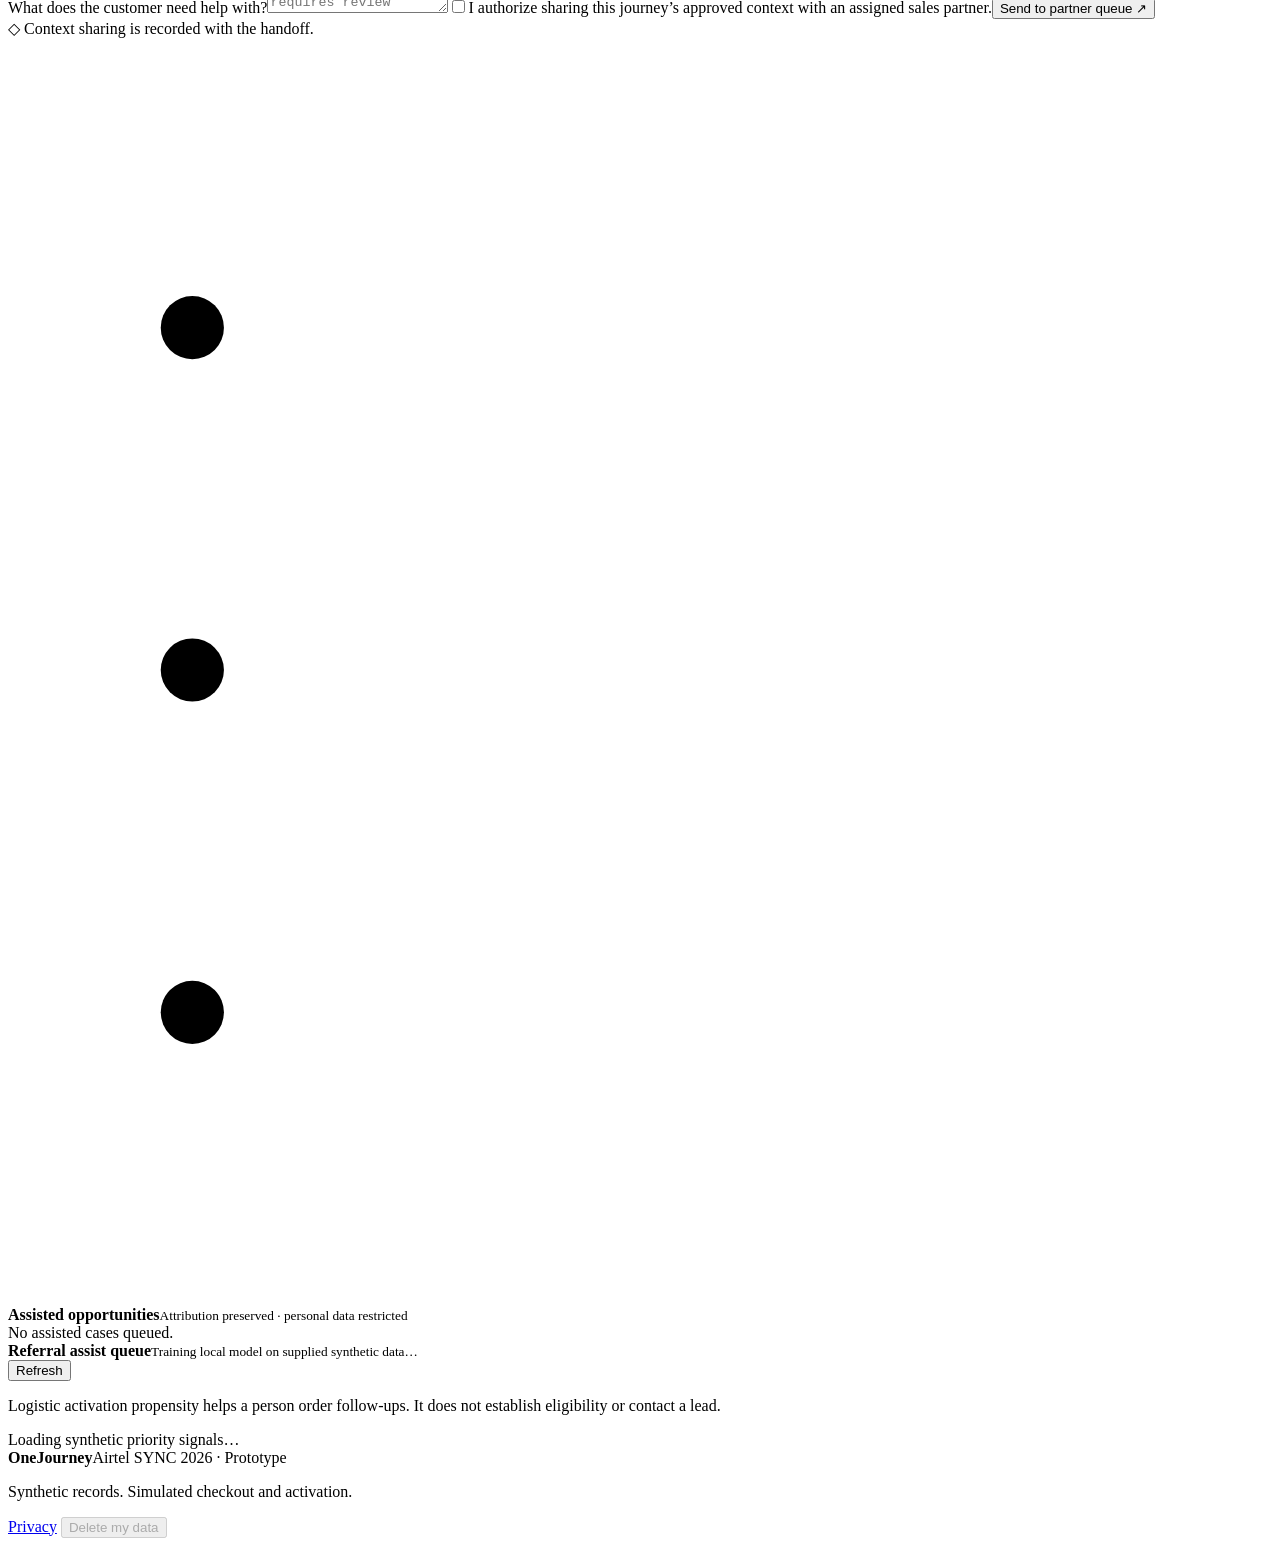
==== commit 33e9b51c: "Redesign OneJourney around an interactive signal atlas" ====
--- a/app/static/index.html
+++ b/app/static/index.html
@@ -14,98 +14,75 @@
       } catch { document.documentElement.dataset.theme = 'light'; }
     })();
   </script>
-  <link rel="stylesheet" href="/static/style.css">
+  <link rel="preload" href="/static/fonts/dm-sans-latin.woff2" as="font" type="font/woff2" crossorigin>
+  <link rel="stylesheet" href="/static/atlas-design.css">
+  <link rel="stylesheet" href="/static/workflow-design.css">
 </head>
 <body>
-  <canvas id="sync-background" aria-hidden="true"></canvas>
+  <a class="skip-nav" href="#workspace">Skip to workspace</a>
   <div class="shell">
-    <aside class="sidebar" aria-label="Main navigation">
-      <a class="brand" href="#overview" aria-label="OneJourney home">
-        <span class="brand-mark" aria-hidden="true"><span></span><span></span></span>
-        <span class="brand-copy"><strong>onejourney<span>.</span></strong><small>BUSINESS, CONNECTED</small></span>
-      </a>
-
-      <div class="side-overline">WORKSPACE</div>
-      <nav id="nav" class="nav-list">
-        <button class="navitem active" data-view="overview" aria-current="page">
-          <span class="nav-icon" aria-hidden="true"><svg viewBox="0 0 24 24"><rect x="3.5" y="3.5" width="7" height="7" rx="1.5"/><rect x="13.5" y="3.5" width="7" height="7" rx="1.5"/><rect x="3.5" y="13.5" width="7" height="7" rx="1.5"/><rect x="13.5" y="13.5" width="7" height="7" rx="1.5"/></svg></span>Overview
-        </button>
-        <button class="navitem" data-view="advisor"><span class="nav-icon" aria-hidden="true"><svg viewBox="0 0 24 24"><path d="M12 3.5 13.8 9l5.7 1.8-5.7 1.8-1.8 5.9-1.8-5.9-5.7-1.8L10.2 9 12 3.5Z"/><path d="m19 15 .8 2.2L22 18l-2.2.8L19 21l-.8-2.2L16 18l2.2-.8L19 15Z"/></svg></span>AI advisor</button>
-        <button class="navitem" data-view="plans"><span class="nav-icon" aria-hidden="true"><svg viewBox="0 0 24 24"><path d="M4 6.5h16M4 12h16M4 17.5h10"/><circle cx="18" cy="17.5" r="2.5"/></svg></span>Plans &amp; quote</button>
-        <button class="navitem" data-view="kyc"><span class="nav-icon" aria-hidden="true"><svg viewBox="0 0 24 24"><path d="M7 3.5h7l4 4v13H7a2 2 0 0 1-2-2v-13a2 2 0 0 1 2-2Z"/><path d="M14 3.5v5h5M8.5 13h7M8.5 16.5h5"/></svg></span>Smart KYC</button>
-        <button class="navitem" data-view="order"><span class="nav-icon" aria-hidden="true"><svg viewBox="0 0 24 24"><path d="M4 18.5h4l3-6 3.2 3 2.6-5H20"/><path d="M4 5.5h16v14H4z"/></svg></span>Track order</button>
-        <button class="navitem" data-view="partners"><span class="nav-icon" aria-hidden="true"><svg viewBox="0 0 24 24"><circle cx="9" cy="8" r="3.5"/><path d="M3.5 20v-1.5A5.5 5.5 0 0 1 9 13h1a5.5 5.5 0 0 1 5.5 5.5V20M16 4.8a3.5 3.5 0 0 1 0 6.5m2 2.2a5.2 5.2 0 0 1 2.5 4.5V20"/></svg></span>Partner desk</button>
-      </nav>
-
-      <div class="sidebar-bottom">
-        <div class="side-note">
-          <span class="note-icon" aria-hidden="true"><svg viewBox="0 0 24 24"><path d="M12 3.5 19 6v5.3c0 4.2-2.9 7.4-7 9.2-4.1-1.8-7-5-7-9.2V6l7-2.5Z"/><path d="m9 12 2 2 4-4"/></svg></span>
-          <div><strong>Private by design</strong><p>Local AI · synthetic records<br>Simulated transactions</p></div>
+    <header class="atlas-header">
+      <div class="header-frame">
+        <a class="atlas-brand" href="#overview" data-view-link="overview" aria-label="OneJourney home">
+          <span class="signal-mark-logo" aria-hidden="true"><i></i><i></i><i></i></span><span>OneJourney</span>
+        </a>
+        <nav class="workspace-nav" id="nav" aria-label="Workspace">
+          <button class="navitem active" data-view="overview" aria-current="page">Overview</button>
+          <button class="navitem" data-view="advisor">AI advisor</button>
+          <button class="navitem" data-view="plans">Plans &amp; quote</button>
+          <button class="navitem" data-view="kyc">Smart KYC</button>
+          <button class="navitem" data-view="order">Tracker</button>
+          <button class="navitem" data-view="partners">Partner desk</button>
+        </nav>
+        <div class="header-tools">
+          <span class="environment" id="environment-status" role="status"><span id="environment-dot" class="environment-dot offline"></span><span id="environment-label">Connecting</span></span>
+          <button id="theme-toggle" class="theme-toggle" type="button" aria-label="Switch theme" aria-pressed="false">
+            <svg class="theme-icon moon-icon" viewBox="0 0 24 24" aria-hidden="true"><path d="M20 15.2A8.5 8.5 0 0 1 8.8 4a8.5 8.5 0 1 0 11.2 11.2Z"/></svg>
+            <svg class="theme-icon sun-icon" viewBox="0 0 24 24" aria-hidden="true"><circle cx="12" cy="12" r="3.7"/><path d="M12 2v2M12 20v2M4.9 4.9l1.5 1.5m11.2 11.2 1.5 1.5M2 12h2m16 0h2M4.9 19.1l1.5-1.5m11.2-11.2 1.5-1.5"/></svg>
+          </button>
+          <button id="workspace-menu" type="button" aria-controls="nav" aria-expanded="false">Menu <span aria-hidden="true">☰</span></button>
         </div>
-        <div class="side-footer"><span class="live-dot"></span> SYNC 2026 <span class="footer-divider">/</span> PROTOTYPE</div>
       </div>
-    </aside>
-
+    </header>
     <div class="main">
-      <header class="topbar">
-        <div class="crumb"><span class="crumb-label">AIRTEL SYNC 2026</span><span class="crumb-slash">/</span><span>UDYAM DIGITAL</span></div>
-        <div class="top-right">
-          <span class="environment" id="environment-status" title="Checking local advisor status"><span id="environment-dot" class="environment-dot"></span><span id="environment-label">LOCAL APP CONNECTING</span></span>
-          <button id="theme-toggle" class="theme-toggle" type="button" aria-label="Switch to dark mode" aria-pressed="false" title="Switch to dark mode">
-            <svg class="theme-icon moon-icon" viewBox="0 0 24 24" aria-hidden="true"><path d="M20.2 15.4A8.5 8.5 0 0 1 8.6 3.8 8.5 8.5 0 1 0 20.2 15.4Z"/></svg>
-            <svg class="theme-icon sun-icon" viewBox="0 0 24 24" aria-hidden="true"><circle cx="12" cy="12" r="3.7"/><path d="M12 2.5v2.1M12 19.4v2.1M4.1 4.1l1.5 1.5m12.8 12.8 1.5 1.5M2.5 12h2.1m14.8 0h2.1M4.1 19.9l1.5-1.5M18.4 5.6l1.5-1.5"/></svg>
-            <span id="theme-toggle-label">Dark mode</span>
-          </button>
-          <span class="top-divider" aria-hidden="true"></span>
-          <div class="workspace-user"><span class="user-avatar">OJ</span><span class="user-label">Demo workspace</span></div>
-        </div>
-      </header>
-
-      <main class="content">
+      <main class="content" id="workspace" tabindex="-1">
         <div id="toast" aria-live="polite" role="status"></div>
 
         <section id="view-overview" class="view active" aria-labelledby="overview-title">
-          <div class="overview-kicker"><span class="kicker-line"></span> ACQUISITION WORKSPACE <span class="kicker-meta">DISCOVER · VERIFY · ACTIVATE</span></div>
-          <div class="overview-hero">
-            <div class="hero-copy">
-              <div class="hero-label"><span class="pulse-mark"></span> ONE BUSINESS · ONE ACCOUNTABLE JOURNEY</div>
-              <h1 id="overview-title">From first need<br><em>to active service.</em></h1>
-              <p class="lead">Bring local GenAI discovery, catalogue-backed recommendations, document verification and activation tracking into one clear workflow—with customer review at every decision.</p>
-              <div class="hero-ctas">
-                <button id="start" class="btn primary">Start a new journey <span class="btn-arrow" aria-hidden="true">↗</span></button>
-                <button id="demo" class="btn quiet">Explore clinic demo <span class="btn-arrow" aria-hidden="true">↗</span></button>
+          <div class="atlas-hero">
+            <div class="hero-inner">
+              <div class="atlas-intro">
+                <p class="atlas-eyebrow"><span class="frequency" aria-hidden="true"><i></i><i></i><i></i></span>Airtel SYNC <span>/</span> Udyam Digital</p>
+                <h1 id="overview-title">Your business,<br><em>connected.</em></h1>
+                <p class="atlas-deck">Find the right services for your business. Build a bundle, verify your documents, and follow your order through activation.</p>
+                <div class="atlas-actions">
+                  <button id="start" class="atlas-primary">Start a journey <span aria-hidden="true">↗</span></button>
+                  <button id="demo" class="atlas-secondary">Explore clinic demo <span aria-hidden="true">→</span></button>
+                </div>
               </div>
-              <div class="hero-assurance"><span class="assurance-check">✓</span> Local model <span class="assurance-sep">·</span> Synthetic records <span class="assurance-sep">·</span> Simulated checkout</div>
-            </div>
-
-            <aside class="journey-card" id="journey-card" aria-label="Journey control panel">
-              <div class="journey-art" aria-hidden="true"><img src="/static/images/onejourney-network-globe.png" alt=""></div>
-              <div class="journey-card-content">
-                <div class="journey-card-head"><div><span class="card-overline">JOURNEY CONTROL PLANE</span><h2 id="journey-card-title">Four stages.<br>One connected journey.</h2></div><span class="journey-stamp">OJ<span>.</span></span></div>
-                <div class="journey-card-state" id="journey-card-state" aria-live="polite"><i></i> REFERENCE FLOW · 4 STAGES</div>
-                <div class="journey-flow">
-                  <div class="flow-line" aria-hidden="true"></div>
-                  <div class="flow-step" data-journey-step="0"><span class="flow-index">01</span><span class="flow-point"><i></i></span><span class="flow-name">Discover</span><span class="flow-detail">Business needs</span></div>
-                  <div class="flow-step" data-journey-step="1"><span class="flow-index">02</span><span class="flow-point"><i></i></span><span class="flow-name">Recommend</span><span class="flow-detail">Eligible services</span></div>
-                  <div class="flow-step" data-journey-step="2"><span class="flow-index">03</span><span class="flow-point"><i></i></span><span class="flow-name">Verify</span><span class="flow-detail">Reviewed evidence</span></div>
-                  <div class="flow-step" data-journey-step="3"><span class="flow-index">04</span><span class="flow-point"><i></i></span><span class="flow-name">Activate</span><span class="flow-detail">Tracked order</span></div>
-                </div>
-                <div class="journey-card-foot"><span class="foot-orbit"><i></i></span><span id="journey-card-footline">Create a journey to begin.<br><b>Every decision stays in context.</b></span><span class="card-foot-mark">LOCAL AI<br>· DATA</span></div>
+              <div class="atlas-stage" aria-hidden="true"><canvas id="signal-atlas"></canvas></div>
+            </div>
+            <div class="hero-rail">
+              <a href="#journey-card" class="rail-link"><span aria-hidden="true">↓</span> Explore the journey</a>
+              <div class="atlas-caption">Signal atlas <span>/</span> Illustrative network</div>
+              <button type="button" id="atlas-motion" aria-pressed="false"><span class="motion-icon" aria-hidden="true"></span><span data-motion-label>Pause motion</span></button>
+            </div>
+          </div>
+
+          <div class="overview-body">
+            <section class="journey-map" id="journey-card" aria-labelledby="journey-map-title">
+              <div class="map-heading"><div><span class="edition-label">Service roadmap</span><h2 id="journey-map-title">Your journey</h2></div><div class="map-status"><span id="journey-card-state" aria-live="polite">4 stages</span><span id="journey-card-footline">Choose a stage to explore.</span></div></div>
+              <div class="route-list">
+                <button type="button" class="route-stop" data-journey-step="0" data-view-link="advisor"><span class="route-track"><i></i></span><span class="route-name">Discover <span aria-hidden="true">↗</span></span><small>Tell the advisor what you need.</small></button>
+                <button type="button" class="route-stop" data-journey-step="1" data-view-link="plans"><span class="route-track"><i></i></span><span class="route-name">Configure <span aria-hidden="true">↗</span></span><small>Compare bundles and pricing.</small></button>
+                <button type="button" class="route-stop" data-journey-step="2" data-view-link="kyc"><span class="route-track"><i></i></span><span class="route-name">Verify <span aria-hidden="true">↗</span></span><small>Review your business documents.</small></button>
+                <button type="button" class="route-stop" data-journey-step="3" data-view-link="order"><span class="route-track"><i></i></span><span class="route-name">Activate <span aria-hidden="true">↗</span></span><small>Track your service order.</small></button>
               </div>
-            </aside>
-          </div>
-
-          <div class="metrics-row" aria-label="Prototype dataset summary">
-            <div class="metric-intro"><span class="metric-overline">THE CHALLENGE</span><strong>Designed for the<br>real onboarding gap.</strong></div>
-            <div class="metric"><span class="metric-label">SYNTHETIC LEADS</span><strong id="leadstat">—</strong><small id="leadstat-caption">Loading cohort…</small></div>
-            <div class="metric"><span class="metric-label">CURRENT ACTIVATION</span><strong><span id="activation-rate">—</span><span class="metric-unit">%</span></strong><small id="activated-count">Loading cohort…</small></div>
-            <div class="metric"><span class="metric-label">CATALOGUE OPTIONS</span><strong id="catalogue-stat">25</strong><small>Eligibility checked</small></div>
-            <div class="metric-source"><span class="source-mark">i</span><span>Challenge data is synthetic.<br>Product rules are explicit.</span></div>
-          </div>
-
+            </section>
+            <div id="active-journey" class="journey-pulse" hidden aria-live="polite"></div>
           <section class="analytics-console" aria-labelledby="analytics-title">
             <div class="analytics-heading">
-              <div class="analytics-title-copy"><span class="section-kicker">ACQUISITION INTELLIGENCE · SYNTHETIC COHORTS</span><h2 id="analytics-title">Cohort performance.</h2><p>Explore supplied lead records by segment and month. These are reference observations, not live Airtel performance.</p></div>
+              <div class="analytics-title-copy"><span class="section-kicker">Acquisition analytics</span><h2 id="analytics-title">Cohort performance</h2><p>Explore the synthetic lead cohort by business segment and month.</p></div>
               <div class="analytics-controls">
                 <label>Segment<select id="segment-filter" aria-label="Filter by business segment"><option value="all">All segments</option></select></label>
                 <label>Lead month<select id="period-filter" aria-label="Filter by lead month"><option value="all">Full quarter</option></select></label>
@@ -113,8 +90,7 @@
               </div>
             </div>
 
-            <div id="active-journey" class="journey-pulse" hidden aria-live="polite"></div>
-
+            <div class="cohort-facts" aria-label="Cohort summary"><div><small>Synthetic leads</small><strong id="leadstat">—</strong><span id="leadstat-caption">Loading cohort…</span></div><div><small>Lead to activation</small><strong><span id="activation-rate">—</span>%</strong><span id="activated-count">Loading cohort…</span></div><div><small>Catalogue</small><strong id="catalogue-stat">—</strong><span>Business services</span></div></div>
             <div class="analytics-kpis" aria-live="polite">
               <article class="analytics-kpi"><span>QUOTE ACCEPTANCE</span><strong id="quote-acceptance">—</strong><small>of assessed businesses</small></article>
               <article class="analytics-kpi"><span>AVERAGE ACTIVATION</span><strong id="activation-days">—</strong><small>days from first lead</small></article>
@@ -146,23 +122,11 @@
             <div class="analytics-meta"><span id="analytics-source">Computed from supplied challenge records.</span><span>LAST REFRESHED <b id="analytics-updated">—</b></span></div>
           </section>
 
-          <div class="section-heading workflow-heading"><div><span class="section-index">01</span><div><div class="section-kicker">FROM FIRST NEED TO FIRST DAY</div><h2>A smoother path, at every step.</h2></div></div><span class="section-note">One conversation. Clear decisions. No starting over.</span></div>
-          <div class="steps">
-            <article class="step"><div class="step-top"><span class="step-num">01</span><span class="step-icon"><svg viewBox="0 0 24 24" aria-hidden="true"><path d="M4 5h16v11H9l-5 4V5Z"/><path d="M8 9h8M8 12.5h5"/></svg></span></div><h3>Understand</h3><p>Describe the business naturally. Confirm the details that shape a good recommendation.</p><span class="step-caption">LOCAL AI ADVISOR</span></article>
-            <article class="step"><div class="step-top"><span class="step-num">02</span><span class="step-icon"><svg viewBox="0 0 24 24" aria-hidden="true"><path d="M4 6.5h16M4 12h16M4 17.5h10"/><circle cx="18" cy="17.5" r="2.5"/></svg></span></div><h3>Recommend</h3><p>Compare catalogue-backed options, adjust the mix and see the complete quote.</p><span class="step-caption">TRANSPARENT PRICING</span></article>
-            <article class="step"><div class="step-top"><span class="step-num">03</span><span class="step-icon"><svg viewBox="0 0 24 24" aria-hidden="true"><path d="M7 3.5h7l4 4v13H7a2 2 0 0 1-2-2v-13a2 2 0 0 1 2-2Z"/><path d="M14 3.5v5h5M8.5 13h7M8.5 16.5h4"/></svg></span></div><h3>Verify</h3><p>Review real OCR output, record purpose-specific consent and check fictional registries.</p><span class="step-caption">HUMAN IN THE LOOP</span></article>
-            <article class="step"><div class="step-top"><span class="step-num">04</span><span class="step-icon"><svg viewBox="0 0 24 24" aria-hidden="true"><path d="M4 18.5h4l3-6 3.2 3 2.6-5H20"/><path d="M4 5.5h16v14H4z"/></svg></span></div><h3>Activate</h3><p>Place a simulated order and follow each recorded operations update in one timeline.</p><span class="step-caption">EVENT-BASED TRACKING</span></article>
           </div>
-
-          <section class="integrity-band">
-            <div class="integrity-copy"><span class="dark-kicker"><span></span> THE JOURNEYPROOF STANDARD</span><h2>When a detail changes,<br>the journey keeps its context.</h2><p>Recommendations are rechecked against your confirmed profile. Quotes explain their assumptions. If something needs a person, the handoff carries only the context you approve.</p><button class="text-link" data-view-link="advisor">See how the advisor works <span>↗</span></button></div>
-            <div class="integrity-receipt"><div class="receipt-topline"><span>DECISION RECORD</span><span class="receipt-id">OJ / 04.26</span></div><div class="receipt-product"><span class="receipt-symbol">A</span><div><strong>Business connectivity</strong><small>Example decision path</small></div><span class="receipt-status">TRACEABLE</span></div><div class="receipt-check"><span class="receipt-checkmark">✓</span><span>Catalogue eligibility</span><b>Passed</b></div><div class="receipt-check"><span class="receipt-checkmark pending">!</span><span>Identity evidence</span><b class="pending-text">Human review</b></div><div class="receipt-check"><span class="receipt-checkmark">✓</span><span>Customer approval</span><b>Recorded</b></div><div class="receipt-rule"><span>Every decision has a reason.</span><span>01 / 03</span></div></div>
-          </section>
         </section>
 
         <section id="view-advisor" class="view" aria-labelledby="advisor-title">
-          <div class="view-kicker"><span>STEP 01</span> INTELLIGENT DISCOVERY <span class="kicker-rule"></span> <span class="view-kicker-note">LOCAL MODEL · CUSTOMER-CONTROLLED</span></div>
-          <div class="page-head"><div><h1 id="advisor-title" class="inner-title">Start with the <em>business.</em></h1><p class="sub">A local AI advisor turns natural conversation into confirmed facts and catalogue-grounded next steps.</p></div><span class="stage-tag"><span>01</span> DISCOVER</span></div>
+          <div class="page-head"><div><h1 id="advisor-title" class="inner-title">Business <em>discovery.</em></h1><p class="sub">Tell the local advisor about your business, or use the questionnaire to build your profile.</p></div><span class="stage-tag">Discover</span></div>
           <div class="two-col advisor-layout">
             <section class="panel chat-panel" id="chat-panel">
               <div class="panel-top advisor-panel-top"><span class="bot-avatar"><svg viewBox="0 0 24 24" aria-hidden="true"><path d="M12 3.5 13.8 9l5.7 1.8-5.7 1.8-1.8 5.9-1.8-5.9-5.7-1.8L10.2 9 12 3.5Z"/><path d="m19 15 .8 2.2L22 18l-2.2.8L19 21l-.8-2.2L16 18l2.2-.8L19 15Z"/></svg></span><div class="agent-heading"><b>OneJourney Advisor</b><small id="mode-label">Checking local GenAI configuration…</small></div><span id="advisor-dot" class="live-dot offline" aria-label="Advisor status"></span></div>
@@ -194,8 +158,7 @@
         </section>
 
         <section id="view-plans" class="view" aria-labelledby="plans-title">
-          <div class="view-kicker"><span>STEP 02</span> UNDERSTAND YOUR OPTIONS <span class="kicker-rule"></span> <span class="view-kicker-note">CATALOGUE-BACKED · RECOMPUTABLE</span></div>
-          <div class="page-head"><div><h1 id="plans-title" class="inner-title">A better fit, <em>made clear.</em></h1><p class="sub">Compare eligible options, see every price and adjust the bundle before you decide.</p></div><span class="stage-tag"><span>02</span> CONFIGURE</span></div>
+          <div class="page-head"><div><h1 id="plans-title" class="inner-title">Plans <em>&amp; pricing.</em></h1><p class="sub">Compare eligible options, see every price and adjust the bundle before you decide.</p></div><span class="stage-tag">Configure</span></div>
           <div class="recommendation-heading"><div><span class="section-kicker">PERSONALIZED OPTIONS</span><h2>Built around your confirmed needs.</h2></div><span class="data-note"><span class="data-note-mark">i</span> Prices shown from synthetic catalogue</span></div>
           <div id="recommendations" class="rec-grid"><div class="empty">Start your journey and confirm your business profile to generate recommendations.</div></div>
           <div class="two-col quote-layout"><section class="panel"><div class="panel-top"><div><b>Configure your bundle</b><small>Choose a product, adjust quantity and include add-ons</small></div><span class="panel-tag">LIVE PRICING</span></div><div id="catalogue-controls" class="catalogue-controls"></div><div class="form-row"><select id="add-product" aria-label="Select a product to add"><option value="">Add a product…</option></select><button class="btn secondary sm" id="add-item">Add item <span>＋</span></button></div><button class="btn primary full" id="create-quote">Validate and generate quote <span class="btn-arrow">↗</span></button><div class="panel-footnote"><span>✓</span> Totals are recomputed from the supplied catalogue rules.</div></section>
@@ -203,8 +166,7 @@
         </section>
 
         <section id="view-kyc" class="view" aria-labelledby="kyc-title">
-          <div class="view-kicker"><span>STEP 03</span> BUSINESS VERIFICATION <span class="kicker-rule"></span> <span class="view-kicker-note">PURPOSE-LIMITED · HUMAN REVIEW</span></div>
-          <div class="page-head"><div><h1 id="kyc-title" class="inner-title">Verify with <em>confidence.</em></h1><p class="sub">Review document extraction and check the fictional registries with clear human oversight.</p></div><span class="stage-tag"><span>03</span> VERIFY</span></div>
+          <div class="page-head"><div><h1 id="kyc-title" class="inner-title">Business <em>verification.</em></h1><p class="sub">Review document extraction and check the fictional registries with clear human oversight.</p></div><span class="stage-tag">Verify</span></div>
           <div class="two-col kyc-layout"><section class="panel"><div class="panel-top"><span class="panel-symbol"><svg viewBox="0 0 24 24" aria-hidden="true"><path d="M7 3.5h7l4 4v13H7a2 2 0 0 1-2-2v-13a2 2 0 0 1 2-2Z"/><path d="M14 3.5v5h5M8.5 13h7M8.5 16.5h5"/></svg></span><div><b>Consent &amp; document review</b><small>Purpose-limited collection · local OCR</small></div><span class="panel-tag">01 / 02</span></div>
               <div class="consent-card"><div class="consent-heading"><span class="consent-shield">✓</span><div><b>Business identity verification</b><small>What happens to your document</small></div></div><p>We process the uploaded synthetic business document to extract relevant fields and compare them with the supplied mock registries. Documents are handled locally in this demonstration, not transmitted to a real government service. Data is not used to train a model. OCR previews mask registration IDs. Journey records and extracted OCR results expire after 7 days; use “Delete my data” to erase them sooner. Images are processed in memory and are not stored.</p><a href="/privacy" target="_blank" rel="noopener">Read the privacy note ↗</a><label class="check"><input type="checkbox" id="consent-check"> <span>I consent to this verification purpose and acknowledge the prototype simulation.</span></label></div>
               <button class="btn secondary full" id="grant-consent">Record consent <span class="btn-arrow">↗</span></button>
@@ -214,23 +176,27 @@
         </section>
 
         <section id="view-order" class="view" aria-labelledby="order-title">
-          <div class="view-kicker"><span>STEP 04</span> TRANSPARENT FULFILMENT <span class="kicker-rule"></span> <span class="view-kicker-note">SIMULATED OPERATIONS</span></div>
-          <div class="page-head"><div><h1 id="order-title" class="inner-title">Know what <em>happens next.</em></h1><p class="sub">Follow an event-backed order record. No artificial progress or invented installation promises.</p></div><span class="stage-tag"><span>04</span> ACTIVATE</span></div>
+          <div class="page-head"><div><h1 id="order-title" class="inner-title">Order <em>tracker.</em></h1><p class="sub">Review your order and follow each recorded service update.</p></div><span class="stage-tag">Activate</span></div>
           <div class="two-col order-layout"><section class="panel"><div class="panel-top"><span class="panel-symbol"><svg viewBox="0 0 24 24" aria-hidden="true"><path d="M4 7.5h16v13H4zM8 7.5V4h8v3.5M4 12h16"/><path d="m9 16 2 2 4-4"/></svg></span><div><b>Checkout &amp; activation</b><small>Payment and telecom provisioning are simulated</small></div><span class="panel-tag warning-tag">DEMO</span></div><div id="checkout-summary" class="checkout-summary">Accept a quote and complete KYC before checkout.</div><label class="check checkout-check"><input type="checkbox" id="payment-check"><span>I authorize a simulated checkout. No real charge will be made.</span></label><button class="btn primary full" id="place-order">Place simulated order <span class="btn-arrow">↗</span></button><div class="ops-editor"><div class="ops-heading"><span class="section-kicker">DEMO CONTROLS</span><span class="ops-tag">OPERATIONS EVENT</span></div><label class="wide">Record a status update<select id="ops-status"><option>SERVICEABILITY_PENDING</option><option>INSTALLATION_SCHEDULED</option><option>PROVISIONING</option><option>ACTIVATED</option><option>ON_HOLD</option><option>FAILED</option></select></label><label class="wide">Event detail<input id="ops-detail" placeholder="e.g. Installer assigned (simulated)"></label><button class="btn secondary full" id="advance-order">Record simulated event</button></div></section>
             <section class="panel activity-panel"><div class="panel-top"><span class="panel-symbol activity-symbol"><svg viewBox="0 0 24 24" aria-hidden="true"><path d="M5 5.5h14M5 12h14M5 18.5h9"/><circle cx="3.5" cy="5.5" r=".6"/><circle cx="3.5" cy="12" r=".6"/><circle cx="3.5" cy="18.5" r=".6"/></svg></span><div><b>Order activity</b><small>Persisted status transitions</small></div><span class="panel-tag" id="order-badge">NO ORDER</span></div><div class="activity-intro"><span class="activity-live-dot"></span><span>Activation timeline</span><span class="activity-legend">RECORDED EVENTS</span></div><div id="timeline" class="timeline"><div class="empty">Place a simulated order to see the activation timeline.</div></div><div class="activity-note"><span>i</span><p>All updates are part of this prototype. They do not request a real installation or change an Airtel service.</p></div></section></div>
         </section>
 
         <section id="view-partners" class="view" aria-labelledby="partners-title">
-          <div class="view-kicker"><span>ASSISTED COMPLETION</span> COMPLEMENT DIGITAL WITH HUMAN SUPPORT <span class="kicker-rule"></span></div>
-          <div class="page-head"><div><h1 id="partners-title" class="inner-title">Human help, <em>at the right moment.</em></h1><p class="sub">Transfer a complex request with context and attribution—only after customer approval.</p></div><span class="stage-tag"><span>+</span> PARTNER DESK</span></div>
+          <div class="page-head"><div><h1 id="partners-title" class="inner-title">Partner <em>desk.</em></h1><p class="sub">Request a site survey, installation support, or help completing an order with the customer’s permission.</p></div><span class="stage-tag">Assisted service</span></div>
           <div class="partner-banner"><span class="partner-banner-mark"><svg viewBox="0 0 24 24" aria-hidden="true"><circle cx="9" cy="8" r="3.5"/><path d="M3.5 20v-1.5A5.5 5.5 0 0 1 9 13h1a5.5 5.5 0 0 1 5.5 5.5V20M16 4.8a3.5 3.5 0 0 1 0 6.5m2 2.2a5.2 5.2 0 0 1 2.5 4.5V20"/></svg></span><div><span class="section-kicker">A PERSON, WITH THE RIGHT CONTEXT</span><p>Keep discovery moving when a serviceability check, identity mismatch or special requirement needs human attention.</p></div><span class="partner-banner-note">CUSTOMER<br>APPROVED</span></div>
           <div class="two-col partner-layout"><section class="panel"><div class="panel-top"><div><b>Request assisted completion</b><small>Share only with explicit permission</small></div><span class="panel-tag">NEW REQUEST</span></div><label class="field" for="handoff-reason">What does the customer need help with?<textarea id="handoff-reason" rows="5" placeholder="e.g. Site serviceability cannot be confirmed or a document mismatch requires review"></textarea></label><label class="check checkout-check"><input type="checkbox" id="handoff-permission"><span>I authorize sharing this journey’s approved context with an assigned sales partner.</span></label><button id="submit-handoff" class="btn primary full">Send to partner queue <span class="btn-arrow">↗</span></button><div class="panel-footnote"><span>◇</span> Context sharing is recorded with the handoff.</div></section><section class="panel"><div class="panel-top"><span class="panel-symbol partner-list-symbol"><svg viewBox="0 0 24 24" aria-hidden="true"><path d="M5 5.5h14M5 12h14M5 18.5h9"/><circle cx="3.5" cy="5.5" r=".6"/><circle cx="3.5" cy="12" r=".6"/><circle cx="3.5" cy="18.5" r=".6"/></svg></span><div><b>Assisted opportunities</b><small>Attribution preserved · personal data restricted</small></div></div><div id="handoff-list" class="handoff-list"><div class="empty">No assisted cases queued.</div></div><div class="handoff-propensity"><div class="propensity-heading"><div><b>Referral assist queue</b><small id="propensity-summary">Training local model on supplied synthetic data…</small></div><button id="refresh-propensity" class="chat-mode-toggle" type="button">Refresh</button></div><p>Logistic activation propensity helps a person order follow-ups. It does not establish eligibility or contact a lead.</p><div id="propensity-list"><div class="empty">Loading synthetic priority signals…</div></div></div></section></div>
         </section>
 
-        <footer class="app-footer"><div class="footer-brand"><span class="footer-brand-mark">O</span><strong>onejourney<span>.</span></strong><span class="footer-product">PROJECT UDYAM DIGITAL</span></div><div class="footer-disclaimer">Fictional customer data · Simulated payment &amp; operations · Not an Airtel production system</div><button id="delete-my-data" class="text-link delete-data" type="button" disabled>Delete my data</button></footer>
+        <footer class="atlas-footer">
+          <div><strong>OneJourney</strong><span>Airtel SYNC 2026 · Prototype</span></div>
+          <p>Synthetic records. Simulated checkout and activation.</p>
+          <a href="/privacy">Privacy</a>
+          <button id="delete-my-data" type="button" disabled>Delete my data</button>
+        </footer>
       </main>
     </div>
   </div>
   <script src="/static/app.js" defer></script>
+  <script src="/static/signal-atlas.js" defer></script>
 </body>
 </html>
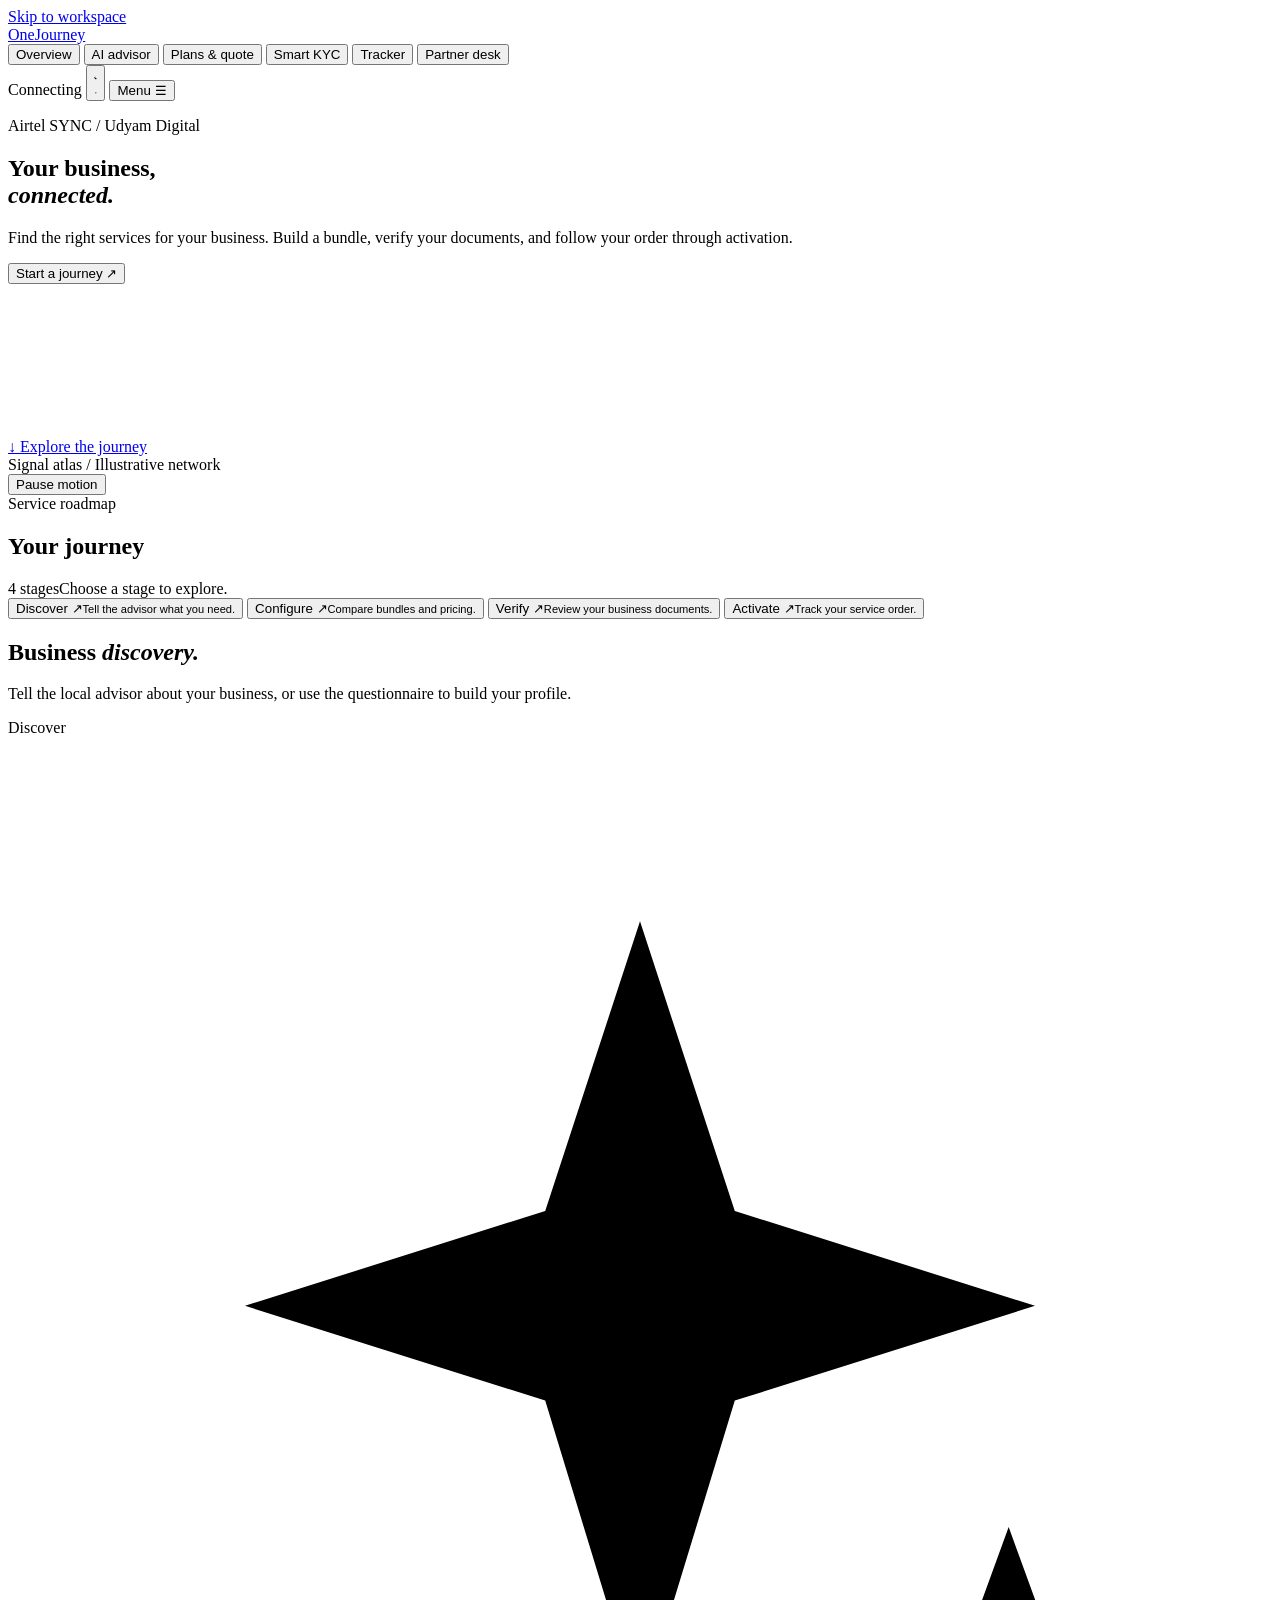
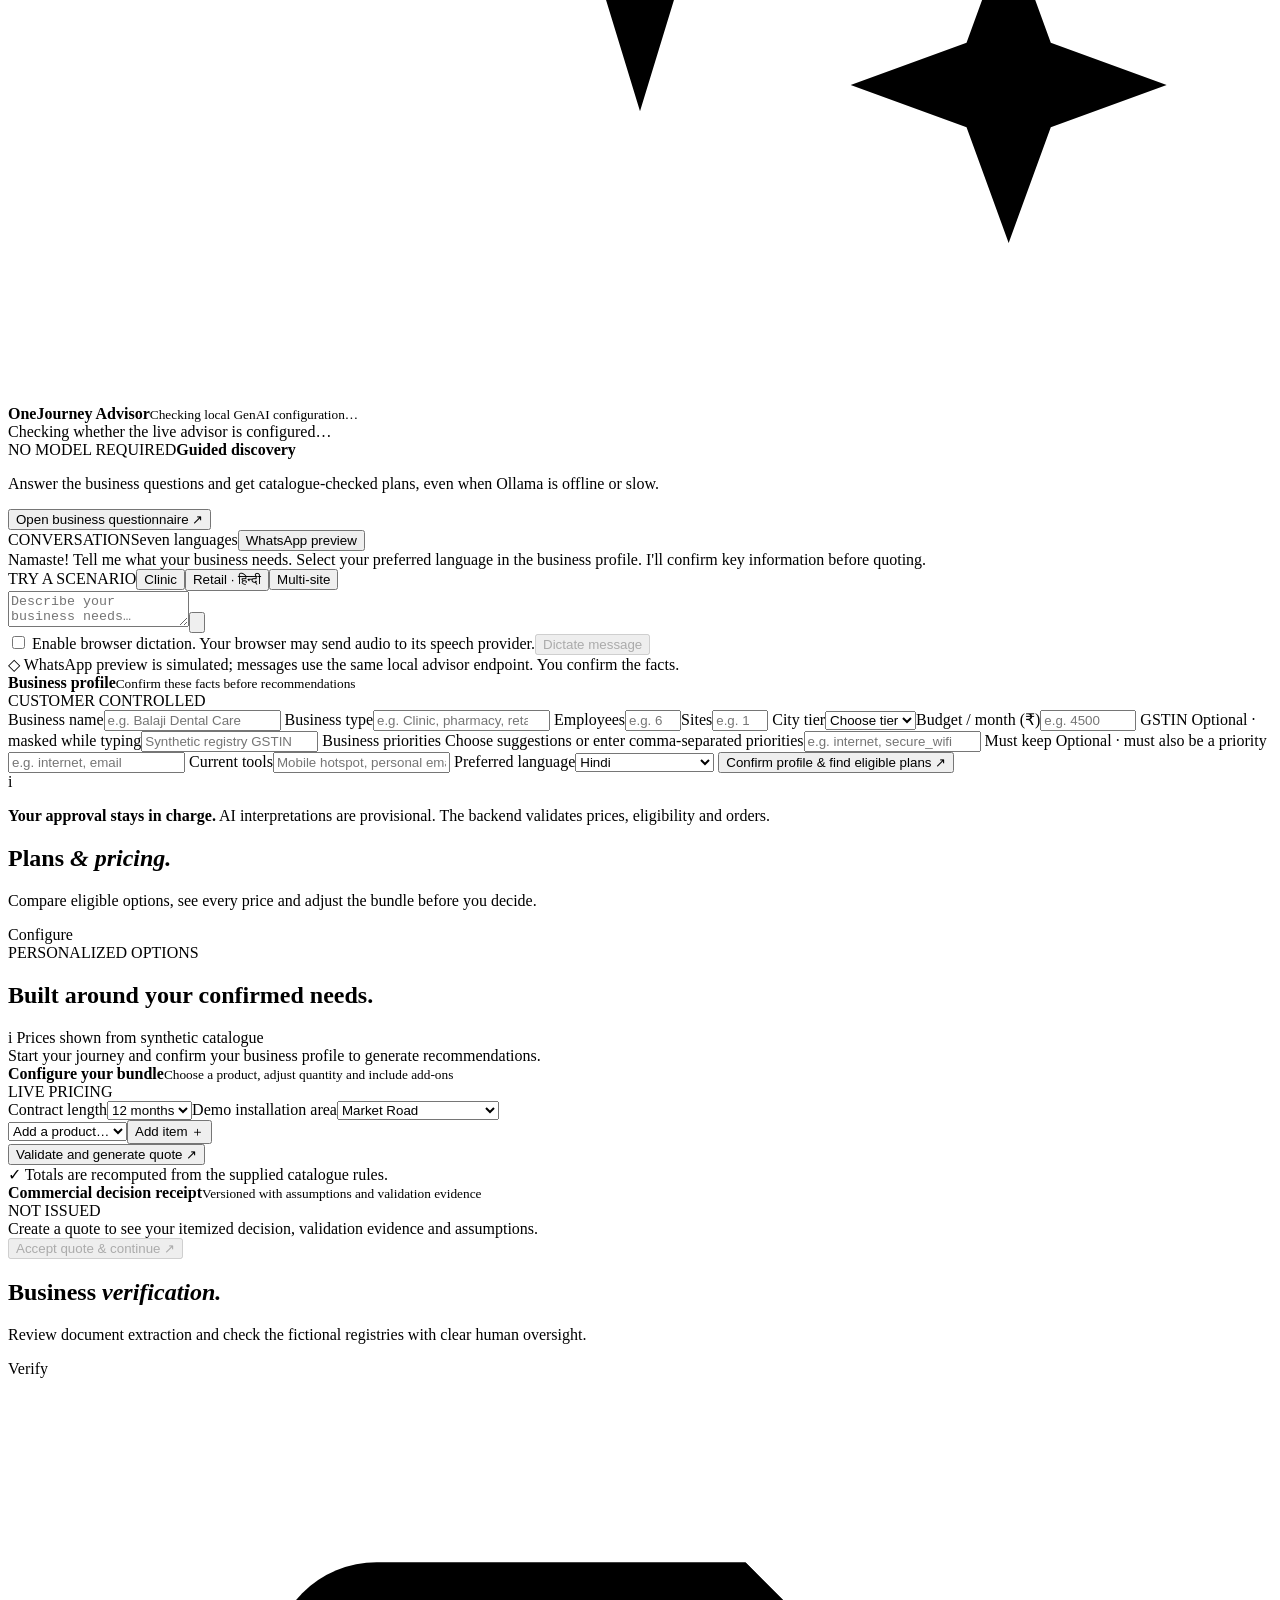
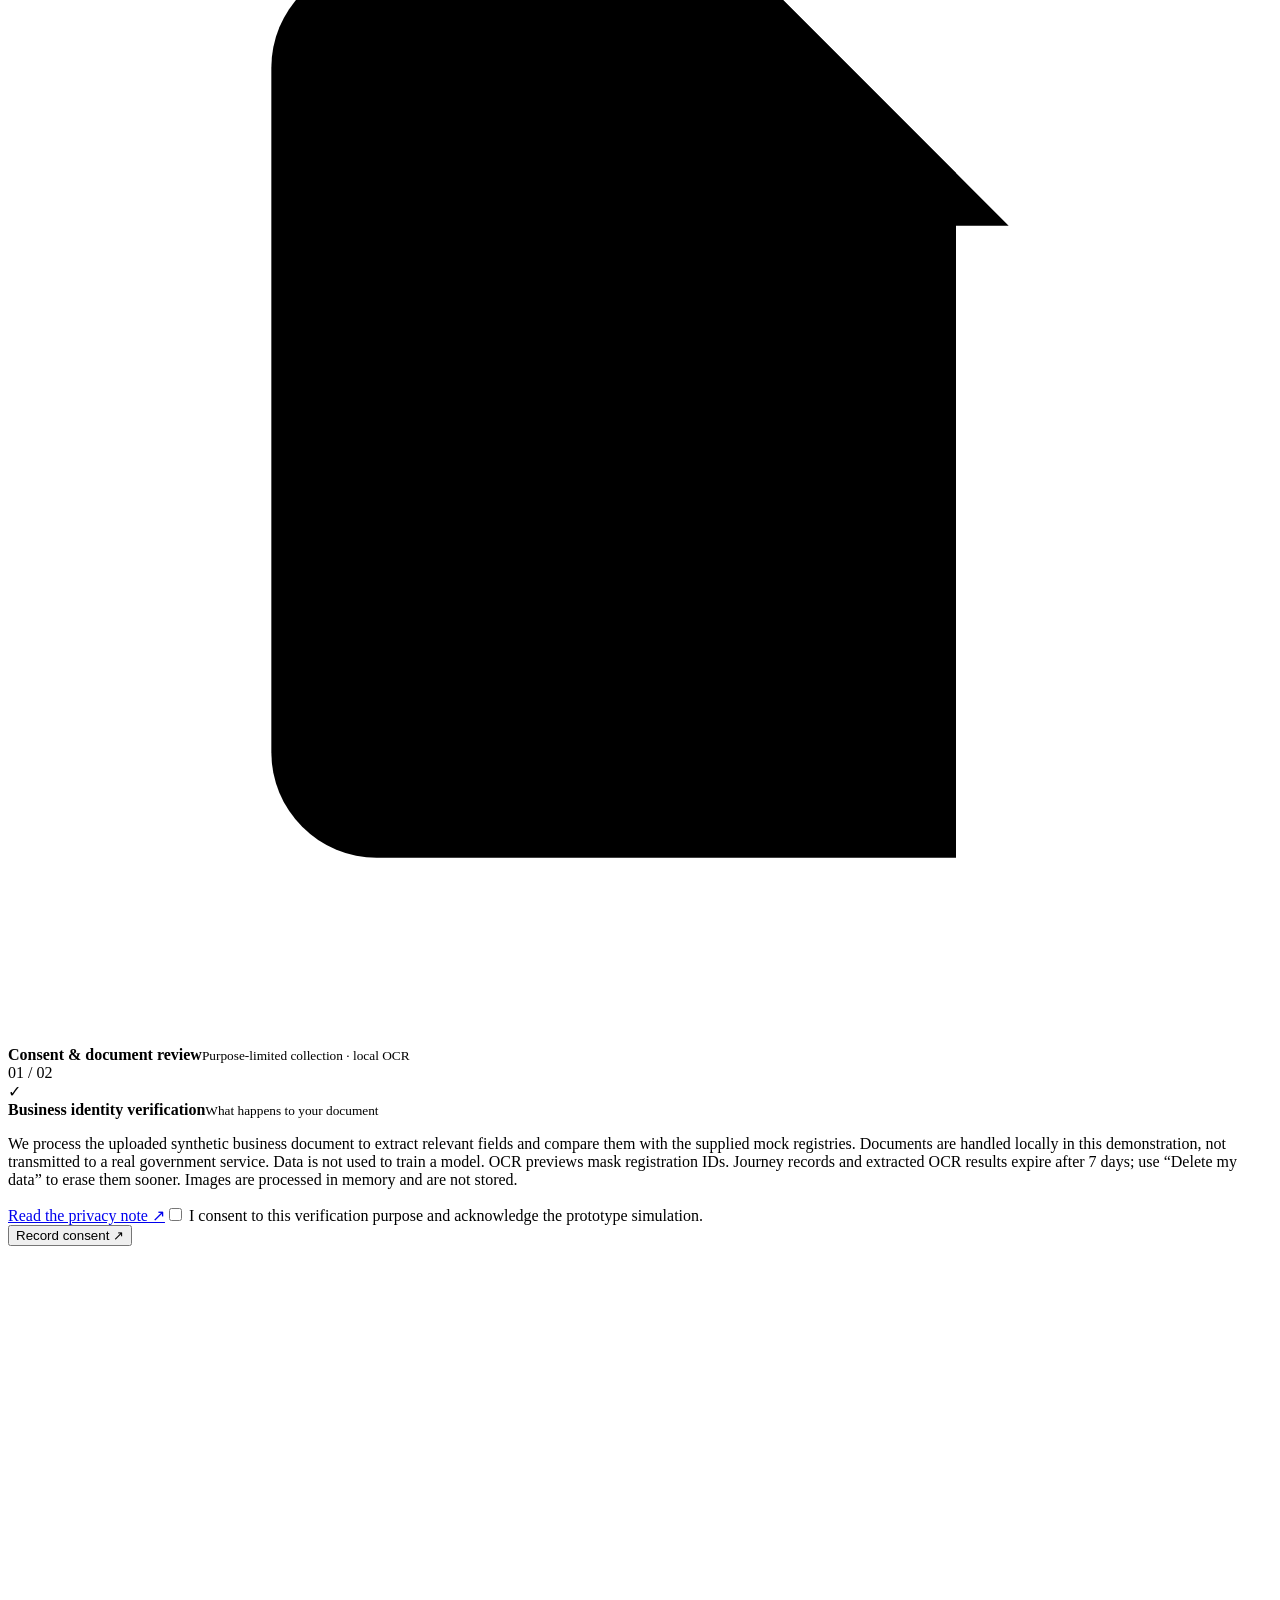
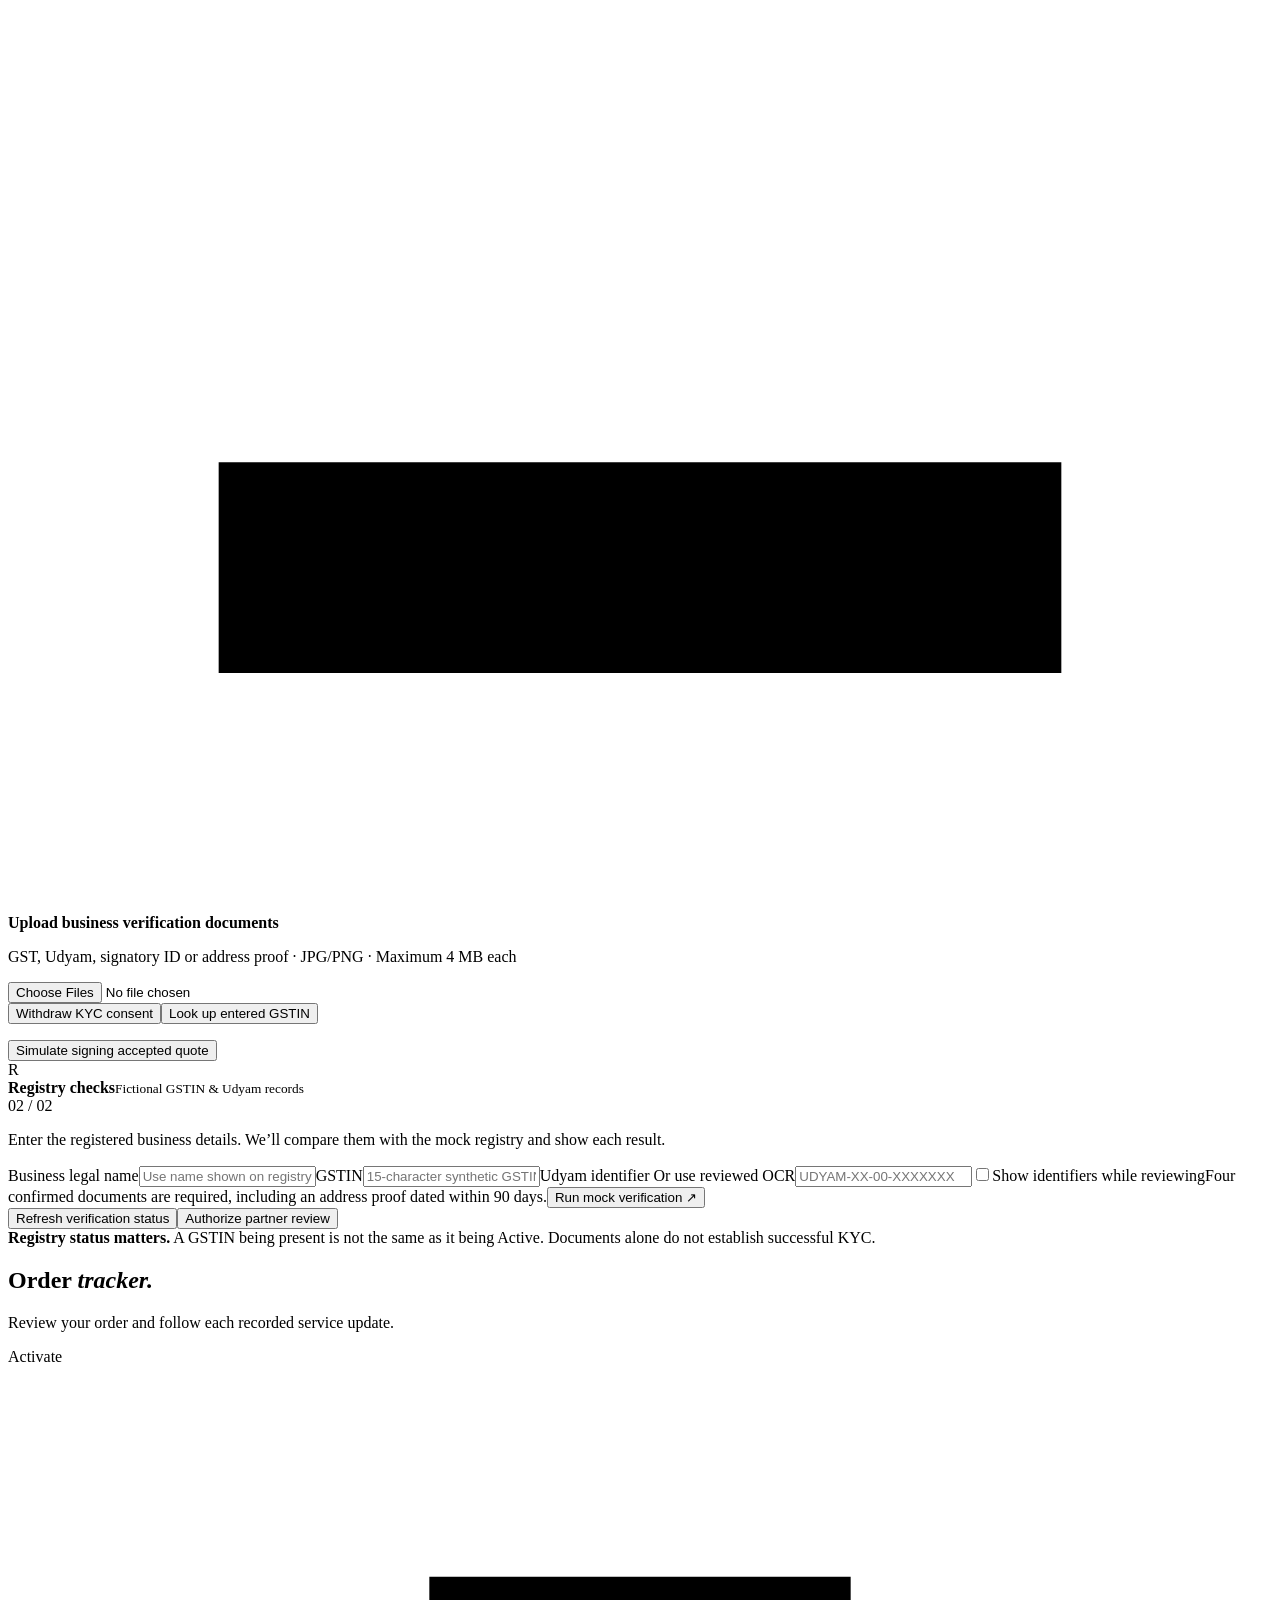
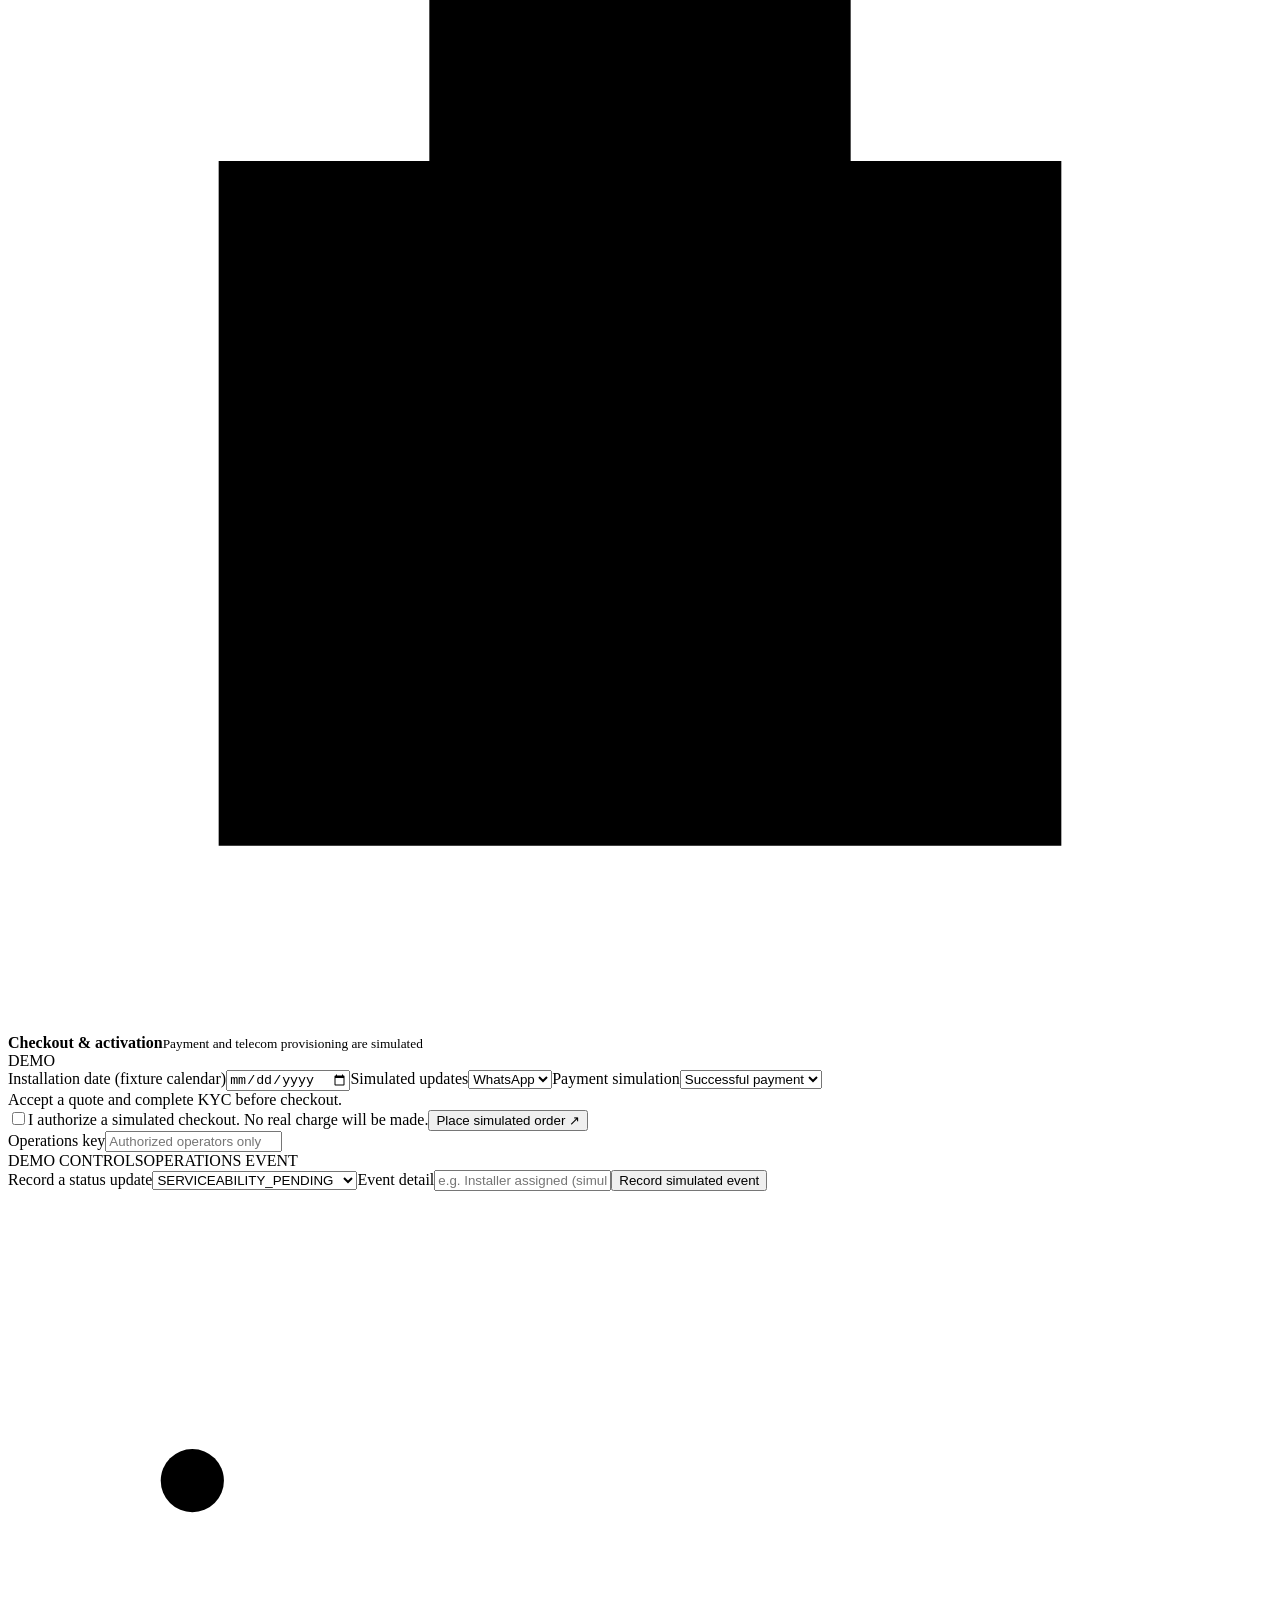
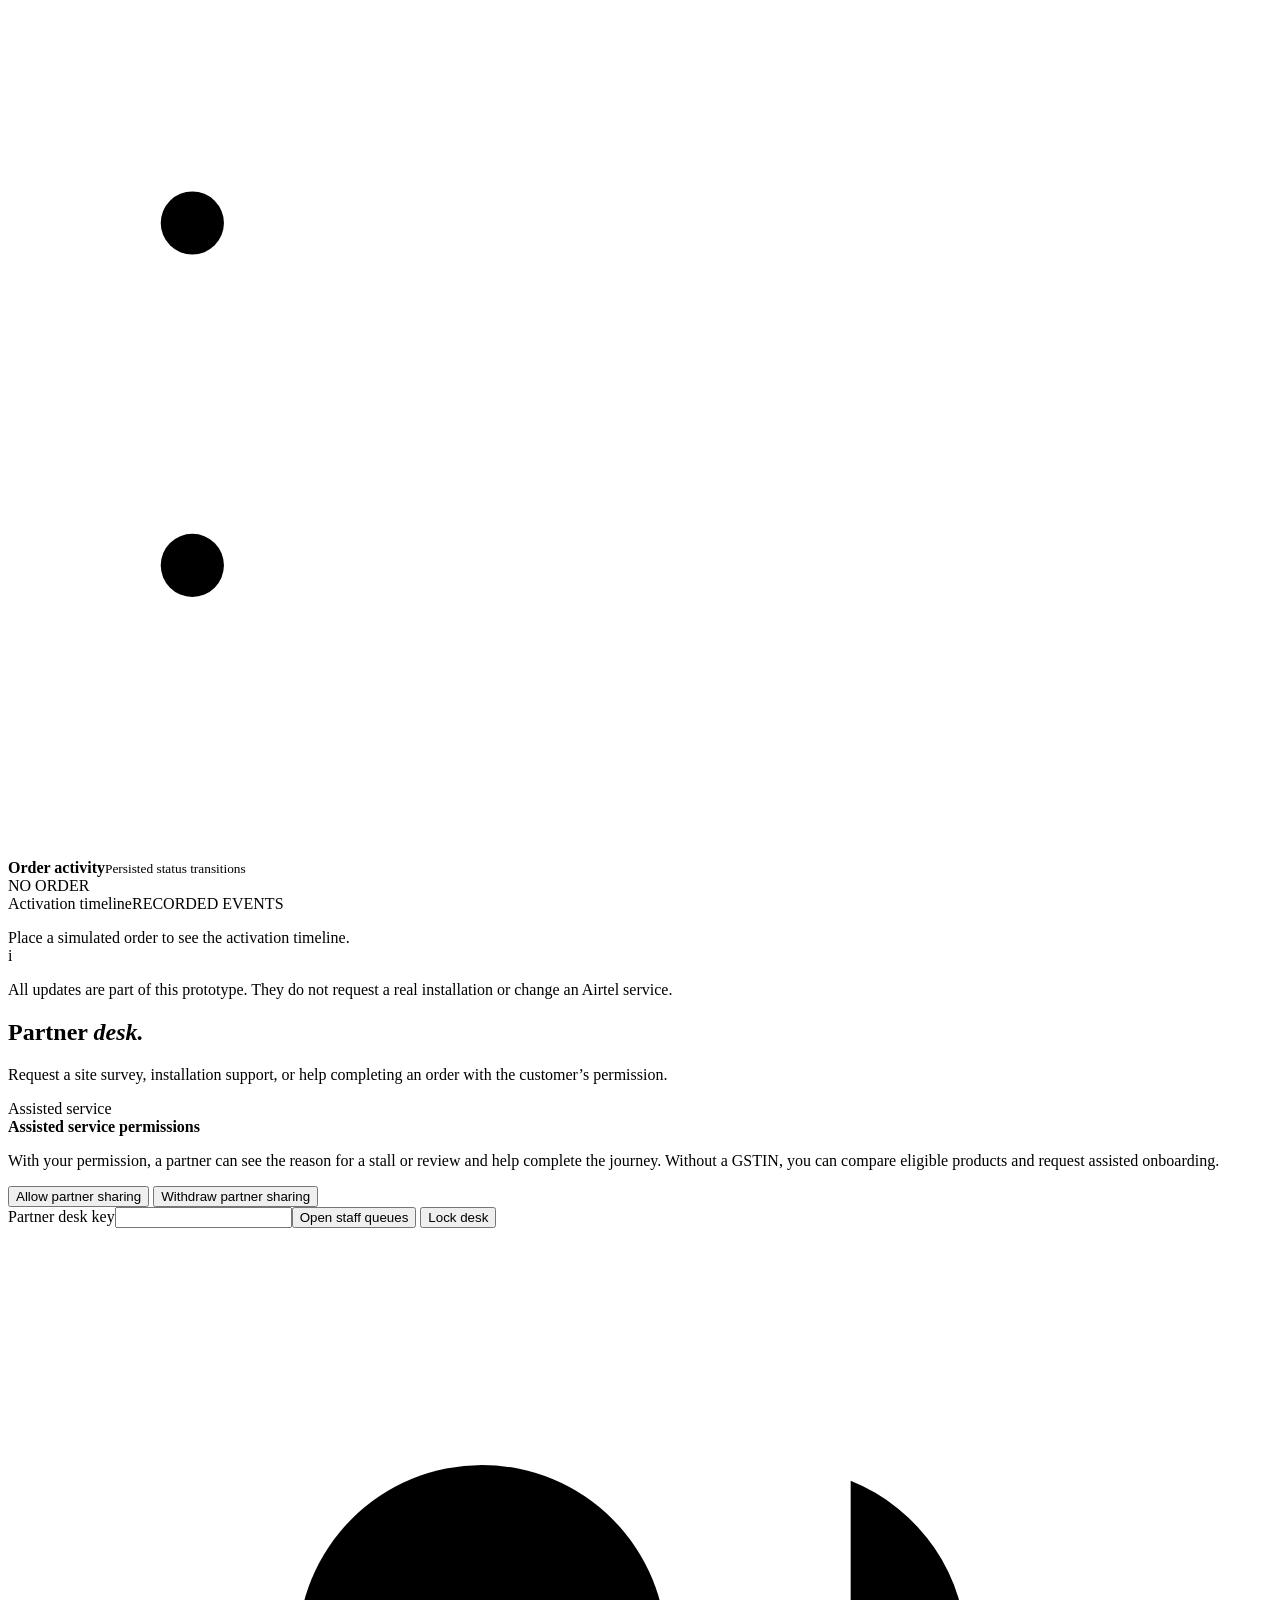
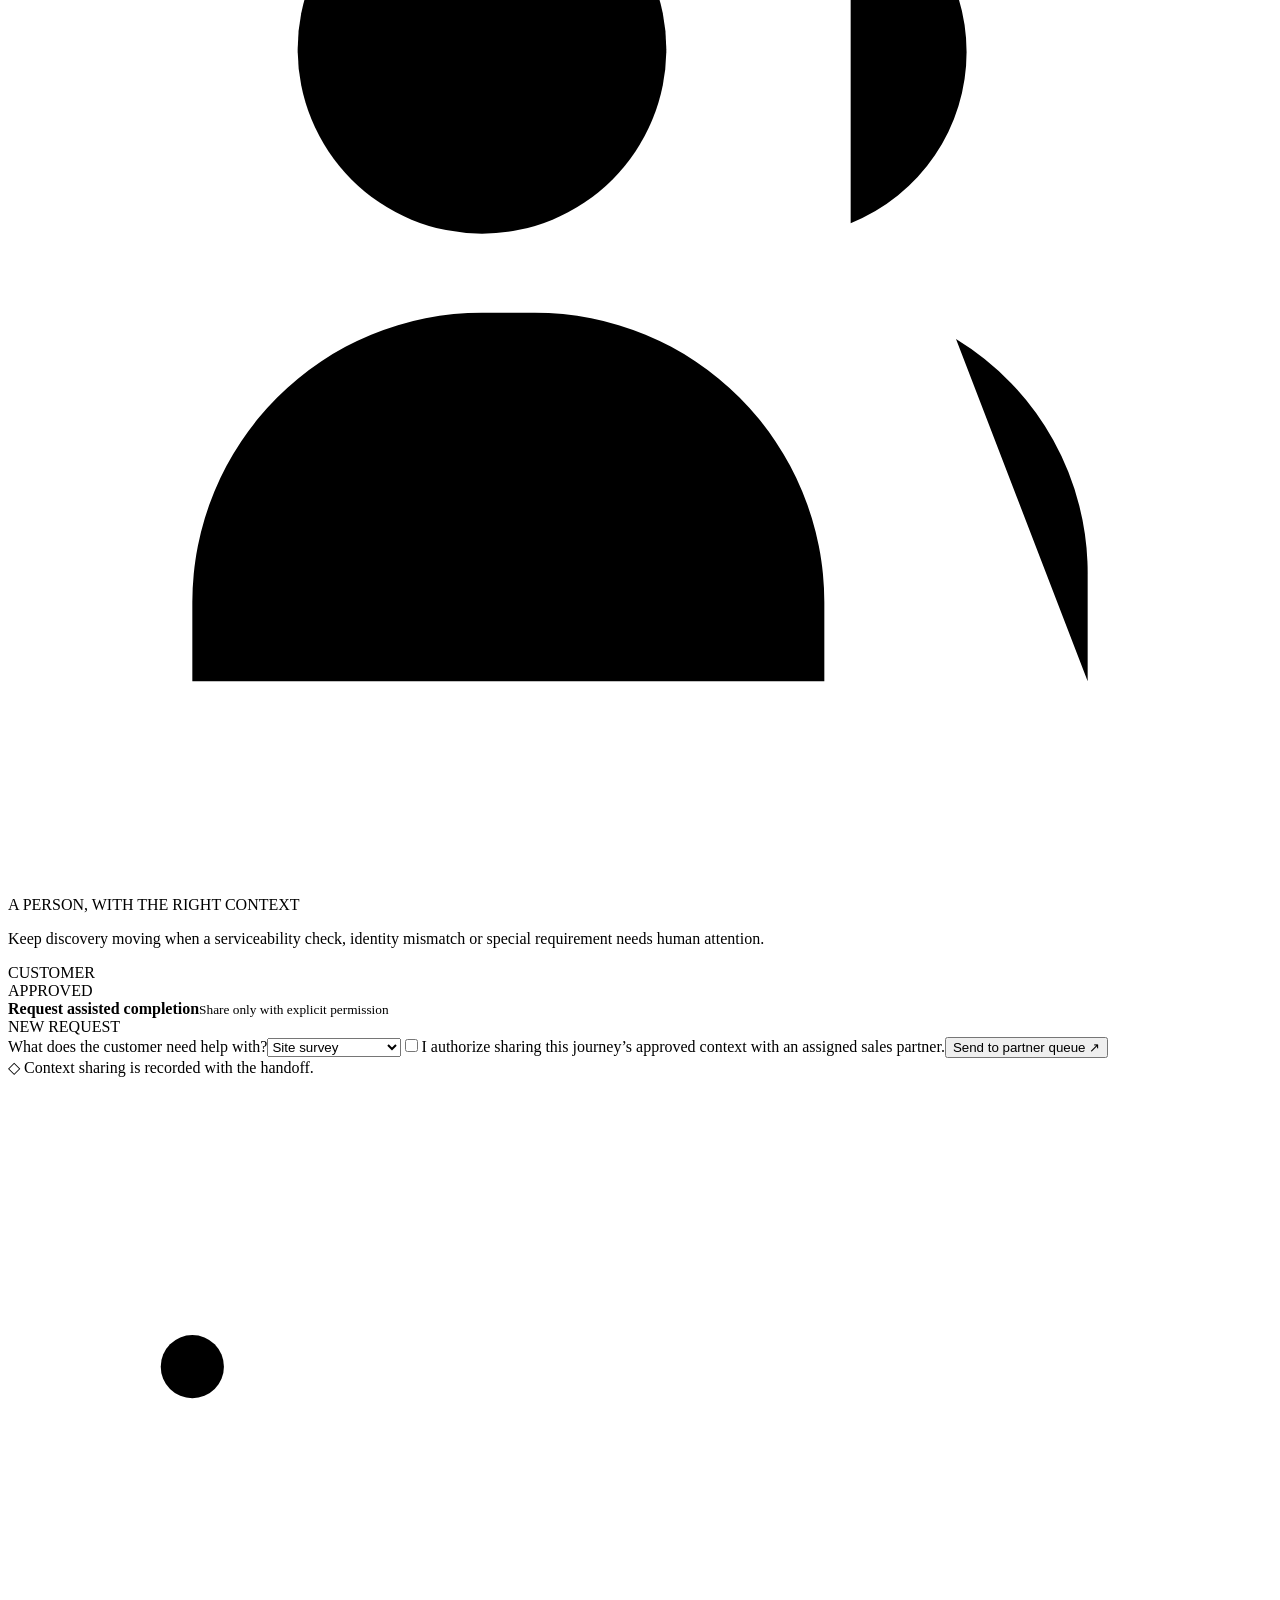
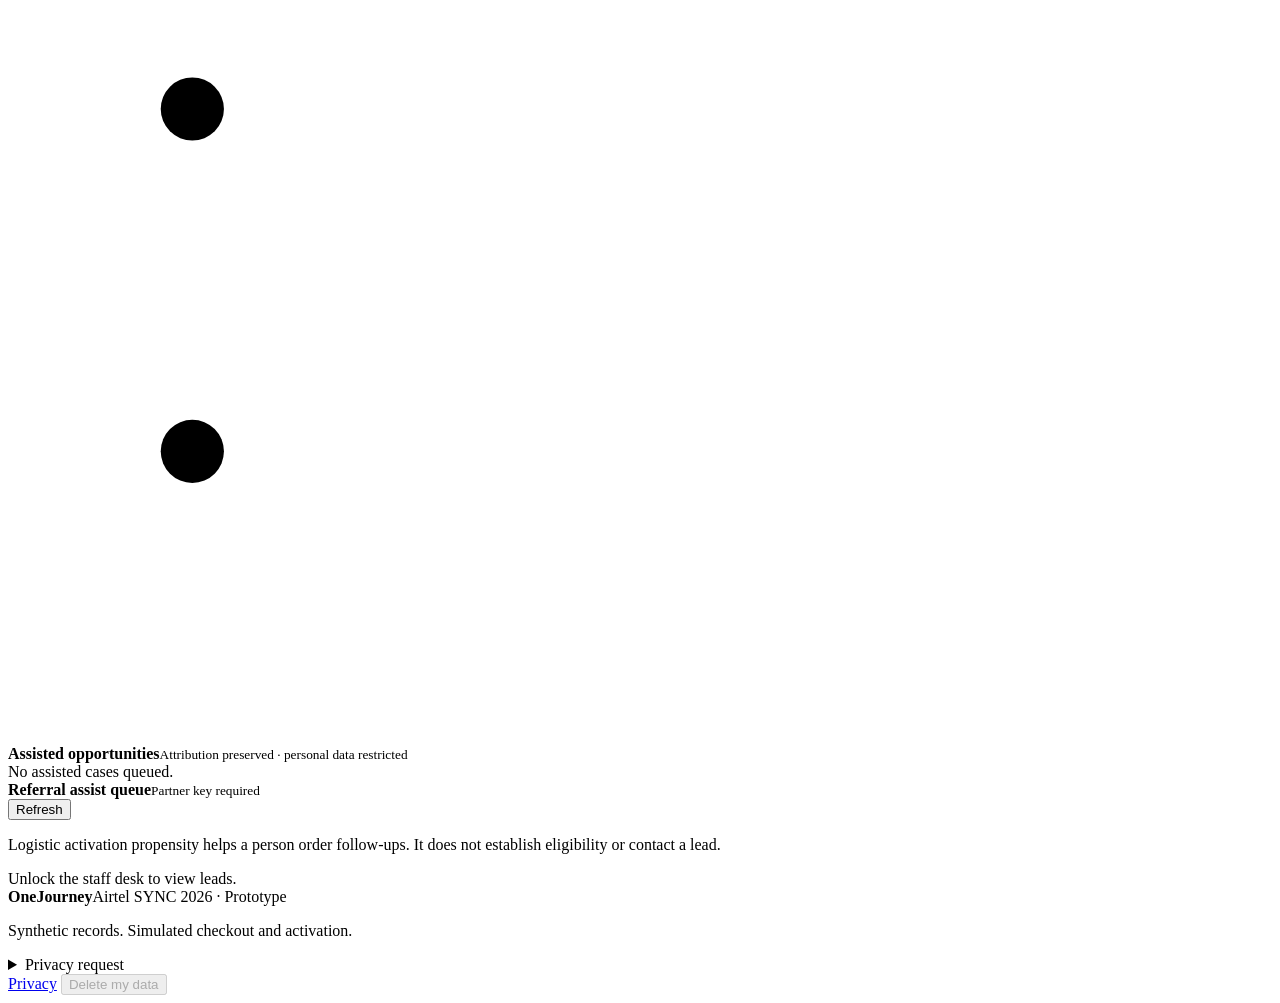
==== commit f38cc598: "Bind verification to signed journeys and implement audited assisted fulfilment" ====
--- a/app/static/index.html
+++ b/app/static/index.html
@@ -57,7 +57,7 @@
                 <p class="atlas-deck">Find the right services for your business. Build a bundle, verify your documents, and follow your order through activation.</p>
                 <div class="atlas-actions">
                   <button id="start" class="atlas-primary">Start a journey <span aria-hidden="true">↗</span></button>
-                  <button id="demo" class="atlas-secondary">Explore clinic demo <span aria-hidden="true">→</span></button>
+                  <button id="demo" class="atlas-secondary" hidden>Explore clinic demo <span aria-hidden="true">→</span></button>
                 </div>
               </div>
               <div class="atlas-stage" aria-hidden="true"><canvas id="signal-atlas"></canvas></div>
@@ -80,7 +80,7 @@
               </div>
             </section>
             <div id="active-journey" class="journey-pulse" hidden aria-live="polite"></div>
-          <section class="analytics-console" aria-labelledby="analytics-title">
+          <section class="analytics-console" hidden aria-labelledby="analytics-title">
             <div class="analytics-heading">
               <div class="analytics-title-copy"><span class="section-kicker">Acquisition analytics</span><h2 id="analytics-title">Cohort performance</h2><p>Explore the synthetic lead cohort by business segment and month.</p></div>
               <div class="analytics-controls">
@@ -127,17 +127,17 @@
 
         <section id="view-advisor" class="view" aria-labelledby="advisor-title">
           <div class="page-head"><div><h1 id="advisor-title" class="inner-title">Business <em>discovery.</em></h1><p class="sub">Tell the local advisor about your business, or use the questionnaire to build your profile.</p></div><span class="stage-tag">Discover</span></div>
-          <div class="two-col advisor-layout">
+          <details id="demo-setup" hidden class="panel service-tools"><summary>Demo applicant setup</summary><label>Fictional applicant<select id="demo-applicant"><option value="K01">K01</option><option value="K02">K02</option><option value="K03">K03</option><option value="K04">K04</option><option value="K05">K05</option><option value="K06">K06</option><option value="K07">K07</option><option value="K08">K08</option><option value="K09">K09</option><option value="K10">K10</option><option value="K11">K11</option><option value="K12">K12</option></select></label><button class="btn secondary" id="prepare-applicant">Load applicant profile</button><small>Choose before creating a quote. Document review still needs consent.</small></details><div class="two-col advisor-layout">
             <section class="panel chat-panel" id="chat-panel">
               <div class="panel-top advisor-panel-top"><span class="bot-avatar"><svg viewBox="0 0 24 24" aria-hidden="true"><path d="M12 3.5 13.8 9l5.7 1.8-5.7 1.8-1.8 5.9-1.8-5.9-5.7-1.8L10.2 9 12 3.5Z"/><path d="m19 15 .8 2.2L22 18l-2.2.8L19 21l-.8-2.2L16 18l2.2-.8L19 15Z"/></svg></span><div class="agent-heading"><b>OneJourney Advisor</b><small id="mode-label">Checking local GenAI configuration…</small></div><span id="advisor-dot" class="live-dot offline" aria-label="Advisor status"></span></div>
               <div id="ai-status" class="hint ai-status">Checking whether the live advisor is configured…</div>
               <div class="guided-fallback" id="guided-fallback"><div><span class="fallback-kicker">NO MODEL REQUIRED</span><b>Guided discovery</b><p>Answer the business questions and get catalogue-checked plans, even when Ollama is offline or slow.</p></div><button type="button" class="btn outline" id="open-guided-setup">Open business questionnaire ↗</button></div>
-              <div class="conversation-label"><span>CONVERSATION</span><span>EN · HI · MR</span><button type="button" id="chat-mode-toggle" class="chat-mode-toggle" aria-pressed="false">WhatsApp preview</button></div>
-              <div id="messages" class="messages"><div class="msg bot">Namaste! Tell me what your business needs. You can write in English, Hindi, or Marathi. I'll confirm key information before quoting.</div></div>
+              <div class="conversation-label"><span>CONVERSATION</span><span>Seven languages</span><button type="button" id="chat-mode-toggle" class="chat-mode-toggle" aria-pressed="false">WhatsApp preview</button></div>
+              <div id="messages" class="messages"><div class="msg bot">Namaste! Tell me what your business needs. Select your preferred language in the business profile. I'll confirm key information before quoting.</div></div>
               <div id="tool-evidence" class="ai-evidence" aria-live="polite"></div>
               <div class="quickprompts"><span class="prompt-label">TRY A SCENARIO</span><button class="chip" data-prompt="I run a clinic with 6 staff and need internet, cloud email and backup. Budget 4500">Clinic</button><button class="chip" data-prompt="Mujhe kirana dukaan ke liye internet aur mobile sim chahiye. Budget 1500">Retail · हिन्दी</button><button class="chip" data-prompt="My 3 branch restaurant has 12 employees and needs internet and CCTV">Multi-site</button></div>
               <form id="chat-form" class="send-box"><textarea id="chat-input" placeholder="Describe your business needs…" rows="2" aria-label="Describe your business needs"></textarea><button type="submit" class="send-btn" aria-label="Send message"><svg viewBox="0 0 24 24" aria-hidden="true"><path d="m4 4 16 8-16 8 3-8-3-8Z"/><path d="M7 12h13"/></svg></button></form>
-              <div class="chat-privacy"><span class="privacy-lock">◇</span> WhatsApp preview is simulated; messages use the same local advisor endpoint. You confirm the facts.</div>
+              <div class="guided-fallback"><label><input type="checkbox" id="voice-opt"> Enable browser dictation. Your browser may send audio to its speech provider.</label><button type="button" class="btn outline" id="dictate" disabled>Dictate message</button></div><div class="chat-privacy"><span class="privacy-lock">◇</span> WhatsApp preview is simulated; messages use the same local advisor endpoint. You confirm the facts.</div>
             </section>
             <section class="panel profile-panel"><div class="panel-top"><div><b>Business profile</b><small>Confirm these facts before recommendations</small></div><span class="panel-tag"><span class="tag-dot"></span> CUSTOMER CONTROLLED</span></div>
               <form id="profile-form" class="field-grid">
@@ -149,7 +149,7 @@
                 <label class="wide">Business priorities <span class="optional">Choose suggestions or enter comma-separated priorities</span><input name="needs" list="business-needs" placeholder="e.g. internet, secure_wifi"><datalist id="business-needs"></datalist></label>
                 <label class="wide">Must keep <span class="optional">Optional · must also be a priority</span><input name="must" list="business-needs" placeholder="e.g. internet, email"></label>
                 <label class="wide">Current tools<input name="current_tools" placeholder="Mobile hotspot, personal email" maxlength="160"></label>
-                <label class="wide">Preferred language<select id="language" name="language" required><option value="hi">Hindi</option><option value="en">English</option><option value="mr">Marathi</option></select></label>
+                <label class="wide">Preferred language<select id="language" name="language" required><option value="hi">Hindi</option><option value="en">English</option><option value="mr">मराठी · Marathi</option><option value="ta">தமிழ் · Tamil</option><option value="te">తెలుగు · Telugu</option><option value="kn">ಕನ್ನಡ · Kannada</option><option value="gu">ગુજરાતી · Gujarati</option></select></label>
                 <button class="btn primary wide form-submit" type="submit">Confirm profile &amp; find eligible plans <span class="btn-arrow">↗</span></button>
               </form>
               <div class="trust-boundary"><span class="trust-mark">i</span><p><b>Your approval stays in charge.</b> AI interpretations are provisional. The backend validates prices, eligibility and orders.</p></div>
@@ -161,7 +161,7 @@
           <div class="page-head"><div><h1 id="plans-title" class="inner-title">Plans <em>&amp; pricing.</em></h1><p class="sub">Compare eligible options, see every price and adjust the bundle before you decide.</p></div><span class="stage-tag">Configure</span></div>
           <div class="recommendation-heading"><div><span class="section-kicker">PERSONALIZED OPTIONS</span><h2>Built around your confirmed needs.</h2></div><span class="data-note"><span class="data-note-mark">i</span> Prices shown from synthetic catalogue</span></div>
           <div id="recommendations" class="rec-grid"><div class="empty">Start your journey and confirm your business profile to generate recommendations.</div></div>
-          <div class="two-col quote-layout"><section class="panel"><div class="panel-top"><div><b>Configure your bundle</b><small>Choose a product, adjust quantity and include add-ons</small></div><span class="panel-tag">LIVE PRICING</span></div><div id="catalogue-controls" class="catalogue-controls"></div><div class="form-row"><select id="add-product" aria-label="Select a product to add"><option value="">Add a product…</option></select><button class="btn secondary sm" id="add-item">Add item <span>＋</span></button></div><button class="btn primary full" id="create-quote">Validate and generate quote <span class="btn-arrow">↗</span></button><div class="panel-footnote"><span>✓</span> Totals are recomputed from the supplied catalogue rules.</div></section>
+          <div class="two-col quote-layout"><section class="panel"><div class="panel-top"><div><b>Configure your bundle</b><small>Choose a product, adjust quantity and include add-ons</small></div><span class="panel-tag">LIVE PRICING</span></div><div class="field-grid"><label>Contract length<select id="quote-term"><option value="12">12 months</option><option value="24">24 months</option></select></label><label>Demo installation area<select id="site-feasibility"><option value="MARKET">Market Road</option><option value="WIRELESS">Wireless Business Park</option><option value="SURVEY">Survey required zone</option></select></label></div><div id="catalogue-controls" class="catalogue-controls"></div><div class="form-row"><select id="add-product" aria-label="Select a product to add"><option value="">Add a product…</option></select><button class="btn secondary sm" id="add-item">Add item <span>＋</span></button></div><button class="btn primary full" id="create-quote">Validate and generate quote <span class="btn-arrow">↗</span></button><div class="panel-footnote"><span>✓</span> Totals are recomputed from the supplied catalogue rules.</div></section>
             <section class="panel receipt"><div class="panel-top"><div><b>Commercial decision receipt</b><small>Versioned with assumptions and validation evidence</small></div><span class="panel-tag" id="quote-version">NOT ISSUED</span></div><div id="recovery-result" class="recovery-result"></div><div id="quote-result"><div class="empty">Create a quote to see your itemized decision, validation evidence and assumptions.</div></div><button id="accept-quote" class="btn primary full" disabled>Accept quote &amp; continue <span class="btn-arrow">↗</span></button></section></div>
         </section>
 
@@ -170,33 +170,36 @@
           <div class="two-col kyc-layout"><section class="panel"><div class="panel-top"><span class="panel-symbol"><svg viewBox="0 0 24 24" aria-hidden="true"><path d="M7 3.5h7l4 4v13H7a2 2 0 0 1-2-2v-13a2 2 0 0 1 2-2Z"/><path d="M14 3.5v5h5M8.5 13h7M8.5 16.5h5"/></svg></span><div><b>Consent &amp; document review</b><small>Purpose-limited collection · local OCR</small></div><span class="panel-tag">01 / 02</span></div>
               <div class="consent-card"><div class="consent-heading"><span class="consent-shield">✓</span><div><b>Business identity verification</b><small>What happens to your document</small></div></div><p>We process the uploaded synthetic business document to extract relevant fields and compare them with the supplied mock registries. Documents are handled locally in this demonstration, not transmitted to a real government service. Data is not used to train a model. OCR previews mask registration IDs. Journey records and extracted OCR results expire after 7 days; use “Delete my data” to erase them sooner. Images are processed in memory and are not stored.</p><a href="/privacy" target="_blank" rel="noopener">Read the privacy note ↗</a><label class="check"><input type="checkbox" id="consent-check"> <span>I consent to this verification purpose and acknowledge the prototype simulation.</span></label></div>
               <button class="btn secondary full" id="grant-consent">Record consent <span class="btn-arrow">↗</span></button>
-              <div class="dropzone" id="dropzone"><span class="upload-mark"><svg viewBox="0 0 24 24" aria-hidden="true"><path d="M12 16V4m0 0L7.5 8.5M12 4l4.5 4.5"/><path d="M4 15.5v4h16v-4"/></svg></span><b>Upload business verification documents</b><p>GST, Udyam, signatory ID or address proof · JPG/PNG · Maximum 4 MB each</p><input id="kyc-file" type="file" accept="image/*" multiple><p class="demo-document"><a href="/api/demo/document" target="_blank" rel="noopener">View fictional demo certificate <span>↗</span></a></p></div><div id="ocr-result" class="ocr-result"></div>
-            </section>
-            <section class="panel"><div class="panel-top"><span class="panel-symbol registry-symbol">R</span><div><b>Registry checks</b><small>Fictional GSTIN &amp; Udyam records</small></div><span class="panel-tag">02 / 02</span></div><div class="registry-intro"><span class="registry-line"></span><p>Enter the registered business details. We’ll compare them with the mock registry and show each result.</p></div><div class="field-grid registry-fields"><label class="wide">Business legal name<input id="kyc-name" placeholder="Use name shown on registry"></label><label class="wide">GSTIN<input id="kyc-gstin" type="password" placeholder="15-character synthetic GSTIN" maxlength="15" autocomplete="off"></label><label class="wide">Udyam identifier <span class="optional">Optional</span><input id="kyc-udyam" type="password" placeholder="UDYAM-XX-00-XXXXXXX" maxlength="40" autocomplete="off"></label><label class="check wide"><input type="checkbox" id="show-identifiers"><span>Show identifiers while reviewing</span></label><label class="check wide"><input type="checkbox" id="require-all-documents"><span>Require all four document types for this verification</span></label><button id="verify-kyc" class="btn primary full wide">Run mock verification <span class="btn-arrow">↗</span></button></div><div id="verification-result" class="verification-result"></div><div class="hint muted-hint"><b>Registry status matters.</b> A GSTIN being present is not the same as it being Active. Documents alone do not establish successful KYC.</div></section></div>
+              <div class="dropzone" id="dropzone"><span class="upload-mark"><svg viewBox="0 0 24 24" aria-hidden="true"><path d="M12 16V4m0 0L7.5 8.5M12 4l4.5 4.5"/><path d="M4 15.5v4h16v-4"/></svg></span><b>Upload business verification documents</b><p>GST, Udyam, signatory ID or address proof · JPG/PNG · Maximum 4 MB each</p><input id="kyc-file" type="file" accept="image/*" multiple><p class="demo-document" hidden><a href="/api/demo/document" target="_blank" rel="noopener">View fictional demo certificate <span>↗</span></a></p></div><div class="service-tools" id="specimen-controls" hidden><b>Demo specimen · simulated DigiLocker import</b><p>Import the selected fictional applicant’s documents, then review each extraction.</p><button id="import-specimen" class="btn secondary">Authorize mock DigiLocker import</button></div>
+ <div class="service-tools"><button id="withdraw-kyc" class="btn outline">Withdraw KYC consent</button><button id="lookup-registry" class="btn outline">Look up entered GSTIN</button><p id="lookup-result" role="status"></p><button id="mock-esign" class="btn outline">Simulate signing accepted quote</button></div><div id="ocr-result" class="ocr-result"></div>
+            </section>
+            <section class="panel"><div class="panel-top"><span class="panel-symbol registry-symbol">R</span><div><b>Registry checks</b><small>Fictional GSTIN &amp; Udyam records</small></div><span class="panel-tag">02 / 02</span></div><div class="registry-intro"><span class="registry-line"></span><p>Enter the registered business details. We’ll compare them with the mock registry and show each result.</p></div><div class="field-grid registry-fields"><label class="wide">Business legal name<input id="kyc-name" placeholder="Use name shown on registry"></label><label class="wide">GSTIN<input id="kyc-gstin" type="password" placeholder="15-character synthetic GSTIN" maxlength="15" autocomplete="off"></label><label class="wide">Udyam identifier <span class="optional">Or use reviewed OCR</span><input id="kyc-udyam" type="password" placeholder="UDYAM-XX-00-XXXXXXX" maxlength="40" autocomplete="off"></label><label class="check wide"><input type="checkbox" id="show-identifiers"><span>Show identifiers while reviewing</span></label><label class="check wide"><span>Four confirmed documents are required, including an address proof dated within 90 days.</span></label><button id="verify-kyc" class="btn primary full wide">Run mock verification <span class="btn-arrow">↗</span></button></div><button class="btn outline" id="refresh-kyc-status">Refresh verification status</button><button class="btn outline" id="refer-review">Authorize partner review</button><div id="verification-result" class="verification-result"></div><div class="hint muted-hint"><b>Registry status matters.</b> A GSTIN being present is not the same as it being Active. Documents alone do not establish successful KYC.</div></section></div>
         </section>
 
         <section id="view-order" class="view" aria-labelledby="order-title">
           <div class="page-head"><div><h1 id="order-title" class="inner-title">Order <em>tracker.</em></h1><p class="sub">Review your order and follow each recorded service update.</p></div><span class="stage-tag">Activate</span></div>
-          <div class="two-col order-layout"><section class="panel"><div class="panel-top"><span class="panel-symbol"><svg viewBox="0 0 24 24" aria-hidden="true"><path d="M4 7.5h16v13H4zM8 7.5V4h8v3.5M4 12h16"/><path d="m9 16 2 2 4-4"/></svg></span><div><b>Checkout &amp; activation</b><small>Payment and telecom provisioning are simulated</small></div><span class="panel-tag warning-tag">DEMO</span></div><div id="checkout-summary" class="checkout-summary">Accept a quote and complete KYC before checkout.</div><label class="check checkout-check"><input type="checkbox" id="payment-check"><span>I authorize a simulated checkout. No real charge will be made.</span></label><button class="btn primary full" id="place-order">Place simulated order <span class="btn-arrow">↗</span></button><div class="ops-editor"><div class="ops-heading"><span class="section-kicker">DEMO CONTROLS</span><span class="ops-tag">OPERATIONS EVENT</span></div><label class="wide">Record a status update<select id="ops-status"><option>SERVICEABILITY_PENDING</option><option>INSTALLATION_SCHEDULED</option><option>PROVISIONING</option><option>ACTIVATED</option><option>ON_HOLD</option><option>FAILED</option></select></label><label class="wide">Event detail<input id="ops-detail" placeholder="e.g. Installer assigned (simulated)"></label><button class="btn secondary full" id="advance-order">Record simulated event</button></div></section>
-            <section class="panel activity-panel"><div class="panel-top"><span class="panel-symbol activity-symbol"><svg viewBox="0 0 24 24" aria-hidden="true"><path d="M5 5.5h14M5 12h14M5 18.5h9"/><circle cx="3.5" cy="5.5" r=".6"/><circle cx="3.5" cy="12" r=".6"/><circle cx="3.5" cy="18.5" r=".6"/></svg></span><div><b>Order activity</b><small>Persisted status transitions</small></div><span class="panel-tag" id="order-badge">NO ORDER</span></div><div class="activity-intro"><span class="activity-live-dot"></span><span>Activation timeline</span><span class="activity-legend">RECORDED EVENTS</span></div><div id="timeline" class="timeline"><div class="empty">Place a simulated order to see the activation timeline.</div></div><div class="activity-note"><span>i</span><p>All updates are part of this prototype. They do not request a real installation or change an Airtel service.</p></div></section></div>
+          <div class="two-col order-layout"><section class="panel"><div class="panel-top"><span class="panel-symbol"><svg viewBox="0 0 24 24" aria-hidden="true"><path d="M4 7.5h16v13H4zM8 7.5V4h8v3.5M4 12h16"/><path d="m9 16 2 2 4-4"/></svg></span><div><b>Checkout &amp; activation</b><small>Payment and telecom provisioning are simulated</small></div><span class="panel-tag warning-tag">DEMO</span></div><div class="field-grid"><label>Installation date (fixture calendar)<input type="date" id="install-slot"></label><label>Simulated updates<select id="notify-channel"><option>WhatsApp</option><option>SMS</option></select></label><label>Payment simulation<select id="payment-result"><option value="success">Successful payment</option><option value="failed">Failed payment</option></select></label></div><div id="checkout-summary" class="checkout-summary">Accept a quote and complete KYC before checkout.</div><label class="check checkout-check"><input type="checkbox" id="payment-check"><span>I authorize a simulated checkout. No real charge will be made.</span></label><button class="btn primary full" id="place-order">Place simulated order <span class="btn-arrow">↗</span></button><div class="ops-editor"><label class="field">Operations key<input id="ops-key" type="password" autocomplete="off" placeholder="Authorized operators only"></label><div class="ops-heading"><span class="section-kicker">DEMO CONTROLS</span><span class="ops-tag">OPERATIONS EVENT</span></div><label class="wide">Record a status update<select id="ops-status"><option>SERVICEABILITY_PENDING</option><option>INSTALLATION_SCHEDULED</option><option>PROVISIONING</option><option>ACTIVATED</option><option>ON_HOLD</option><option>FAILED</option></select></label><label class="wide">Event detail<input id="ops-detail" placeholder="e.g. Installer assigned (simulated)"></label><button class="btn secondary full" id="advance-order">Record simulated event</button></div></section>
+            <section class="panel activity-panel"><div class="panel-top"><span class="panel-symbol activity-symbol"><svg viewBox="0 0 24 24" aria-hidden="true"><path d="M5 5.5h14M5 12h14M5 18.5h9"/><circle cx="3.5" cy="5.5" r=".6"/><circle cx="3.5" cy="12" r=".6"/><circle cx="3.5" cy="18.5" r=".6"/></svg></span><div><b>Order activity</b><small>Persisted status transitions</small></div><span class="panel-tag" id="order-badge">NO ORDER</span></div><div class="activity-intro"><span class="activity-live-dot"></span><span>Activation timeline</span><span class="activity-legend">RECORDED EVENTS</span></div><ol class="tracker-progress" id="tracker-progress"></ol><p id="tracker-eta"></p><div id="sim-notices"></div><div id="timeline" class="timeline"><div class="empty">Place a simulated order to see the activation timeline.</div></div><div class="activity-note"><span>i</span><p>All updates are part of this prototype. They do not request a real installation or change an Airtel service.</p></div></section></div>
         </section>
 
         <section id="view-partners" class="view" aria-labelledby="partners-title">
           <div class="page-head"><div><h1 id="partners-title" class="inner-title">Partner <em>desk.</em></h1><p class="sub">Request a site survey, installation support, or help completing an order with the customer’s permission.</p></div><span class="stage-tag">Assisted service</span></div>
-          <div class="partner-banner"><span class="partner-banner-mark"><svg viewBox="0 0 24 24" aria-hidden="true"><circle cx="9" cy="8" r="3.5"/><path d="M3.5 20v-1.5A5.5 5.5 0 0 1 9 13h1a5.5 5.5 0 0 1 5.5 5.5V20M16 4.8a3.5 3.5 0 0 1 0 6.5m2 2.2a5.2 5.2 0 0 1 2.5 4.5V20"/></svg></span><div><span class="section-kicker">A PERSON, WITH THE RIGHT CONTEXT</span><p>Keep discovery moving when a serviceability check, identity mismatch or special requirement needs human attention.</p></div><span class="partner-banner-note">CUSTOMER<br>APPROVED</span></div>
-          <div class="two-col partner-layout"><section class="panel"><div class="panel-top"><div><b>Request assisted completion</b><small>Share only with explicit permission</small></div><span class="panel-tag">NEW REQUEST</span></div><label class="field" for="handoff-reason">What does the customer need help with?<textarea id="handoff-reason" rows="5" placeholder="e.g. Site serviceability cannot be confirmed or a document mismatch requires review"></textarea></label><label class="check checkout-check"><input type="checkbox" id="handoff-permission"><span>I authorize sharing this journey’s approved context with an assigned sales partner.</span></label><button id="submit-handoff" class="btn primary full">Send to partner queue <span class="btn-arrow">↗</span></button><div class="panel-footnote"><span>◇</span> Context sharing is recorded with the handoff.</div></section><section class="panel"><div class="panel-top"><span class="panel-symbol partner-list-symbol"><svg viewBox="0 0 24 24" aria-hidden="true"><path d="M5 5.5h14M5 12h14M5 18.5h9"/><circle cx="3.5" cy="5.5" r=".6"/><circle cx="3.5" cy="12" r=".6"/><circle cx="3.5" cy="18.5" r=".6"/></svg></span><div><b>Assisted opportunities</b><small>Attribution preserved · personal data restricted</small></div></div><div id="handoff-list" class="handoff-list"><div class="empty">No assisted cases queued.</div></div><div class="handoff-propensity"><div class="propensity-heading"><div><b>Referral assist queue</b><small id="propensity-summary">Training local model on supplied synthetic data…</small></div><button id="refresh-propensity" class="chat-mode-toggle" type="button">Refresh</button></div><p>Logistic activation propensity helps a person order follow-ups. It does not establish eligibility or contact a lead.</p><div id="propensity-list"><div class="empty">Loading synthetic priority signals…</div></div></div></section></div>
+          <section class="panel service-tools"><b>Assisted service permissions</b><p>With your permission, a partner can see the reason for a stall or review and help complete the journey. Without a GSTIN, you can compare eligible products and request assisted onboarding.</p><button id="share-partner" class="btn secondary">Allow partner sharing</button> <button id="withdraw-partner" class="btn outline">Withdraw partner sharing</button></section>
+ <section class="panel service-tools"><label>Partner desk key<input id="partner-key" type="password" autocomplete="off"></label><button id="staff-unlock" class="btn secondary">Open staff queues</button> <button id="staff-lock" class="btn outline">Lock desk</button><div id="staff-results" aria-live="polite"></div></section><div class="partner-banner"><span class="partner-banner-mark"><svg viewBox="0 0 24 24" aria-hidden="true"><circle cx="9" cy="8" r="3.5"/><path d="M3.5 20v-1.5A5.5 5.5 0 0 1 9 13h1a5.5 5.5 0 0 1 5.5 5.5V20M16 4.8a3.5 3.5 0 0 1 0 6.5m2 2.2a5.2 5.2 0 0 1 2.5 4.5V20"/></svg></span><div><span class="section-kicker">A PERSON, WITH THE RIGHT CONTEXT</span><p>Keep discovery moving when a serviceability check, identity mismatch or special requirement needs human attention.</p></div><span class="partner-banner-note">CUSTOMER<br>APPROVED</span></div>
+          <div class="two-col partner-layout"><section class="panel"><div class="panel-top"><div><b>Request assisted completion</b><small>Share only with explicit permission</small></div><span class="panel-tag">NEW REQUEST</span></div><label class="field" for="handoff-reason">What does the customer need help with?<select id="handoff-reason"><option value="SITE_SURVEY">Site survey</option><option value="PRICE">Price objection</option><option value="INELIGIBLE">Ineligible product</option><option value="KYC_REVIEW">Document review</option><option value="NO_GSTIN">No GSTIN</option><option value="INSTALLATION">Installation support</option><option value="OTHER">Other assistance</option></select></label><label class="check checkout-check"><input type="checkbox" id="handoff-permission"><span>I authorize sharing this journey’s approved context with an assigned sales partner.</span></label><button id="submit-handoff" class="btn primary full">Send to partner queue <span class="btn-arrow">↗</span></button><div class="panel-footnote"><span>◇</span> Context sharing is recorded with the handoff.</div></section><section class="panel"><div class="panel-top"><span class="panel-symbol partner-list-symbol"><svg viewBox="0 0 24 24" aria-hidden="true"><path d="M5 5.5h14M5 12h14M5 18.5h9"/><circle cx="3.5" cy="5.5" r=".6"/><circle cx="3.5" cy="12" r=".6"/><circle cx="3.5" cy="18.5" r=".6"/></svg></span><div><b>Assisted opportunities</b><small>Attribution preserved · personal data restricted</small></div></div><div id="handoff-list" class="handoff-list"><div class="empty">No assisted cases queued.</div></div><div class="handoff-propensity"><div class="propensity-heading"><div><b>Referral assist queue</b><small id="propensity-summary">Partner key required</small></div><button id="refresh-propensity" class="chat-mode-toggle" type="button">Refresh</button></div><p>Logistic activation propensity helps a person order follow-ups. It does not establish eligibility or contact a lead.</p><div id="propensity-list"><div class="empty">Unlock the staff desk to view leads.</div></div></div></section></div>
         </section>
 
         <footer class="atlas-footer">
           <div><strong>OneJourney</strong><span>Airtel SYNC 2026 · Prototype</span></div>
           <p>Synthetic records. Simulated checkout and activation.</p>
-          <a href="/privacy">Privacy</a>
+          <details class="service-tools"><summary>Privacy request</summary><label>Question for the local operator<textarea id="grievance-text" maxlength="500"></textarea></label><button id="send-grievance" type="button">Send request</button><span id="grievance-ref" role="status"></span></details><a href="/privacy">Privacy</a>
           <button id="delete-my-data" type="button" disabled>Delete my data</button>
         </footer>
       </main>
     </div>
   </div>
   <script src="/static/app.js" defer></script>
+  <script src="/static/service-controls.js" defer></script>
   <script src="/static/signal-atlas.js" defer></script>
 </body>
 </html>
